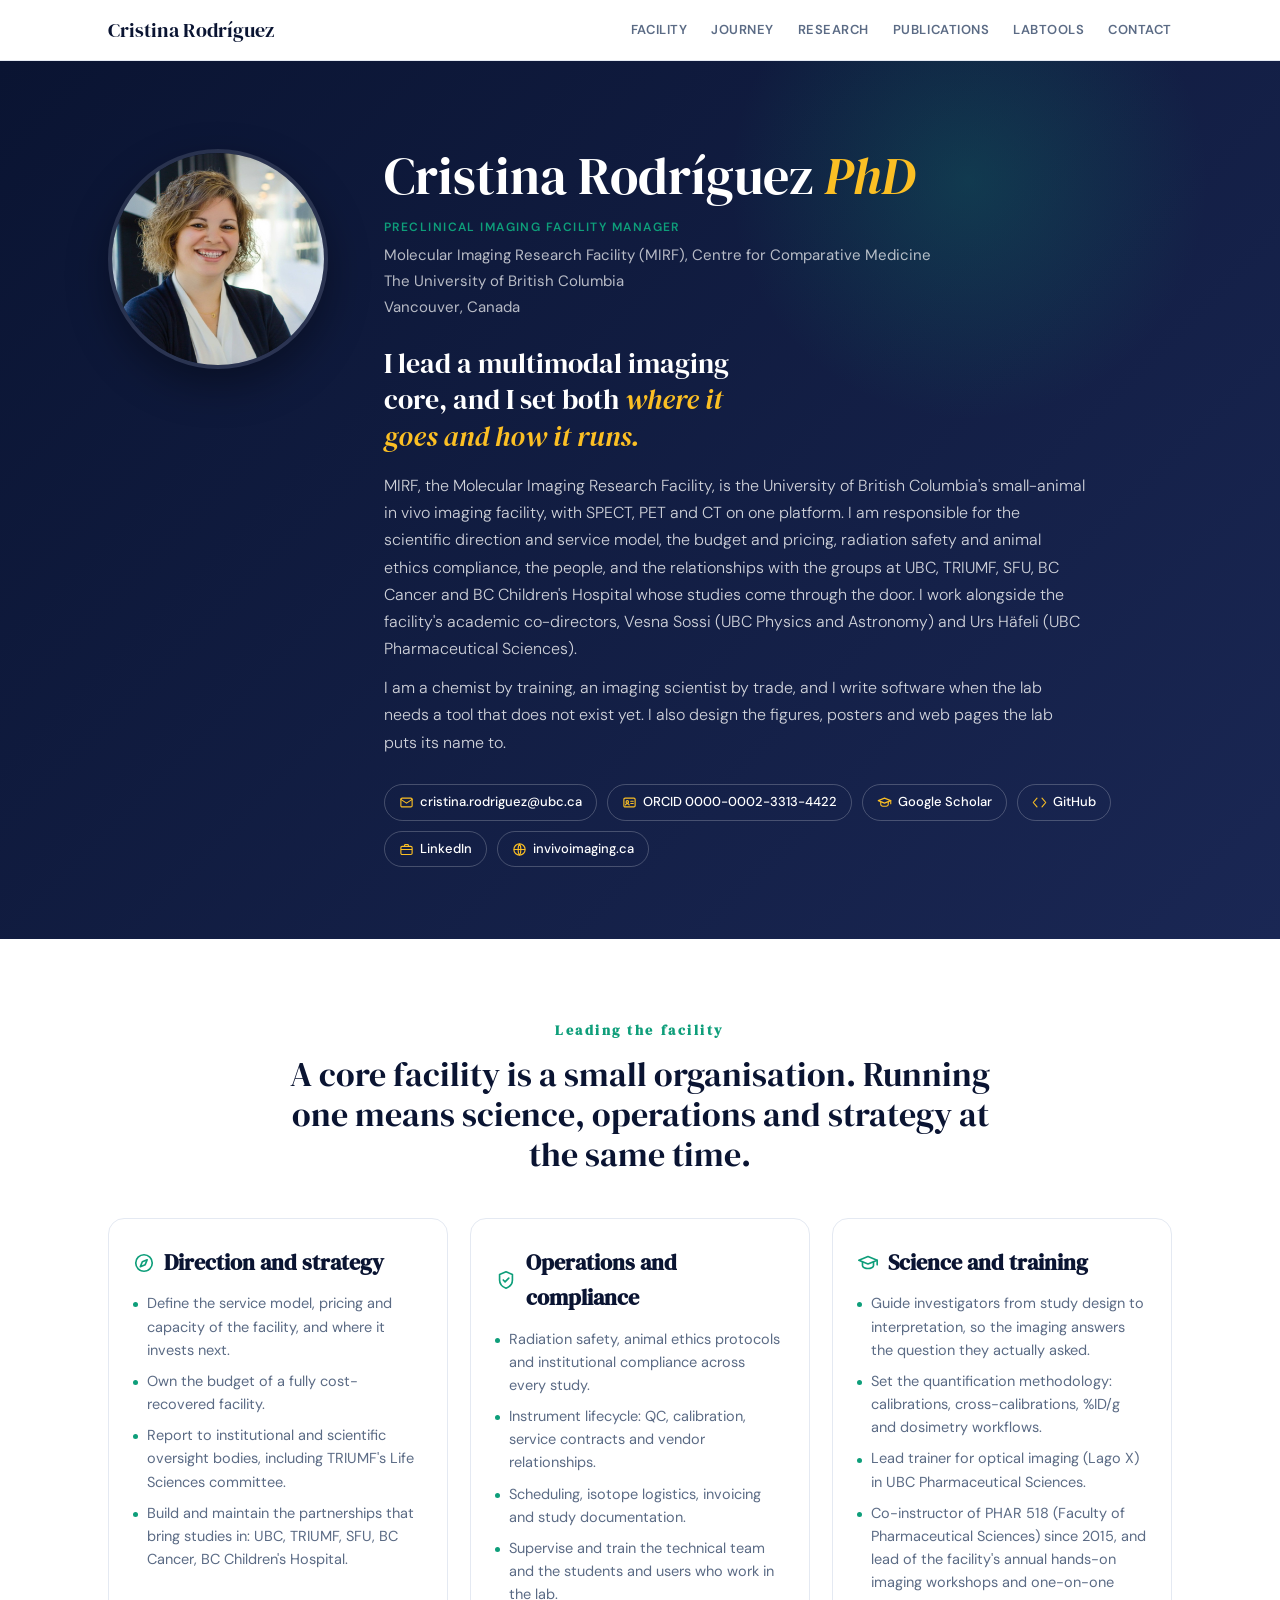
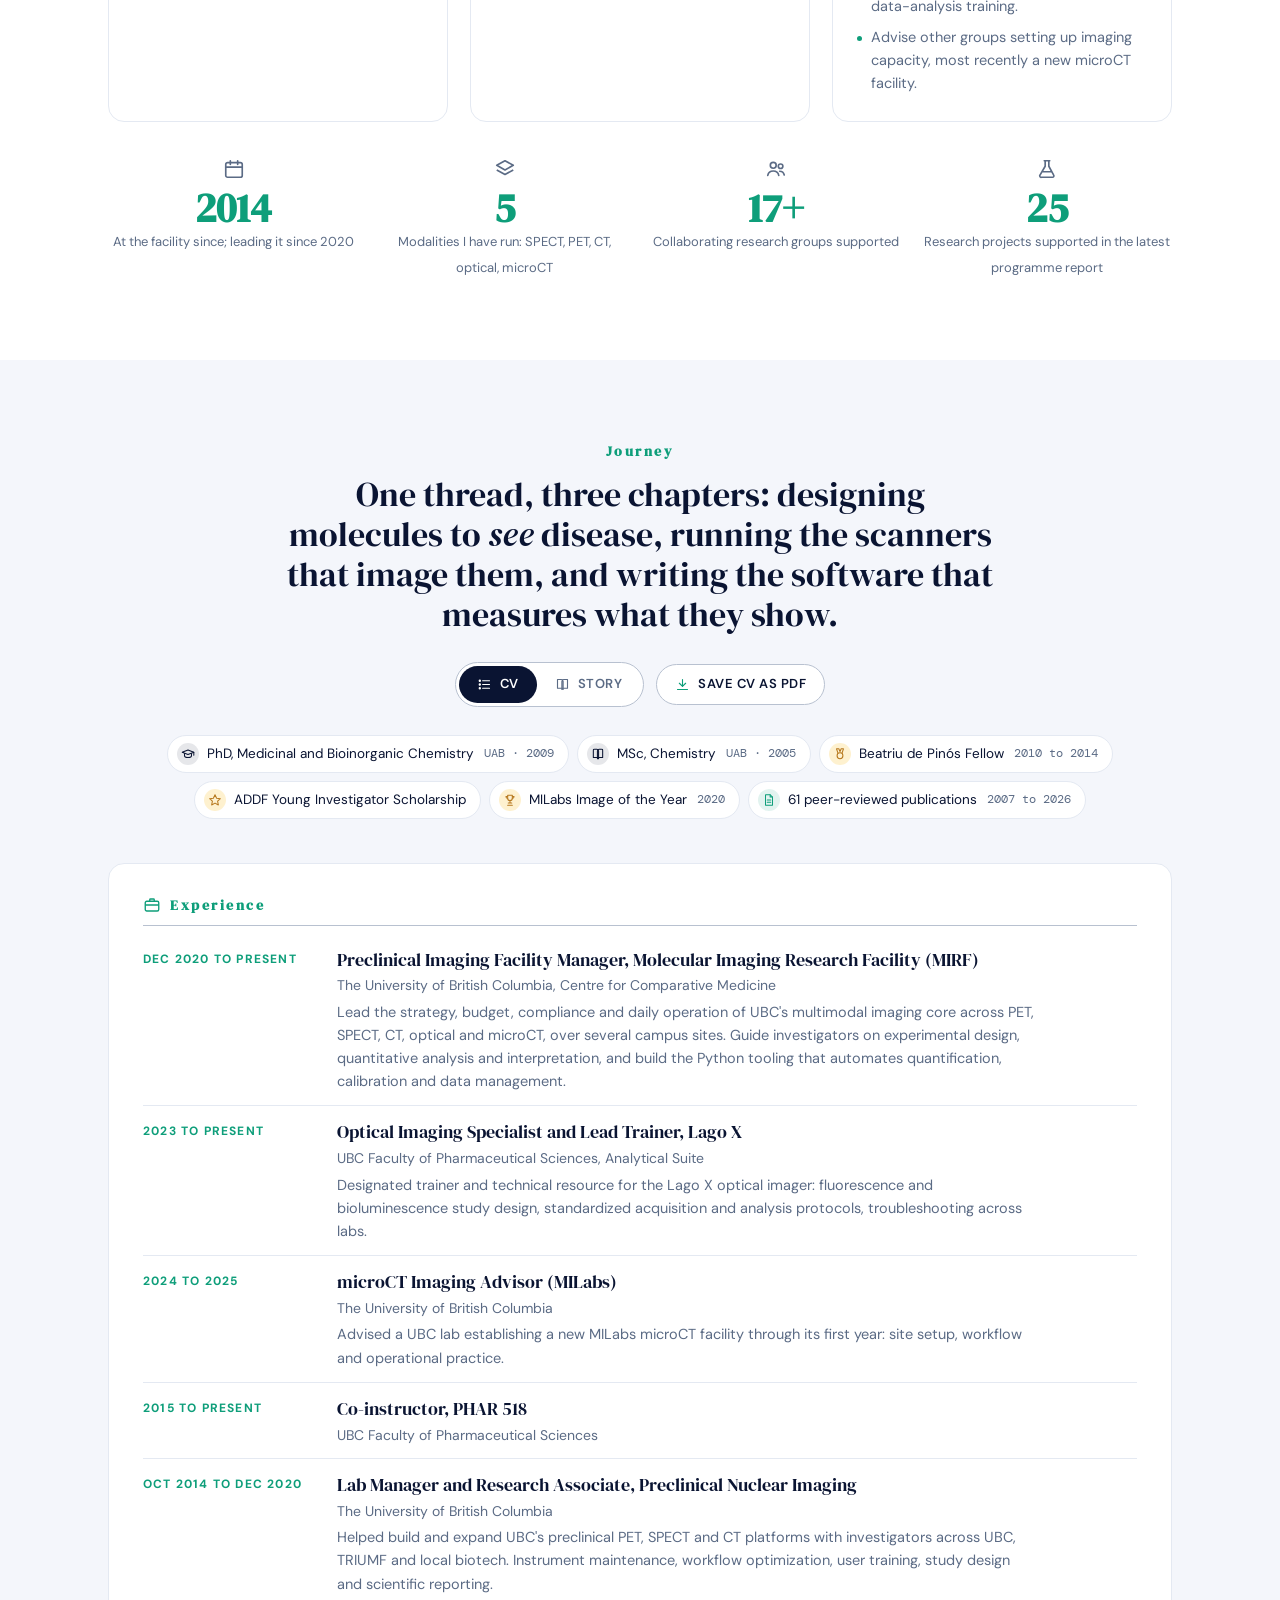
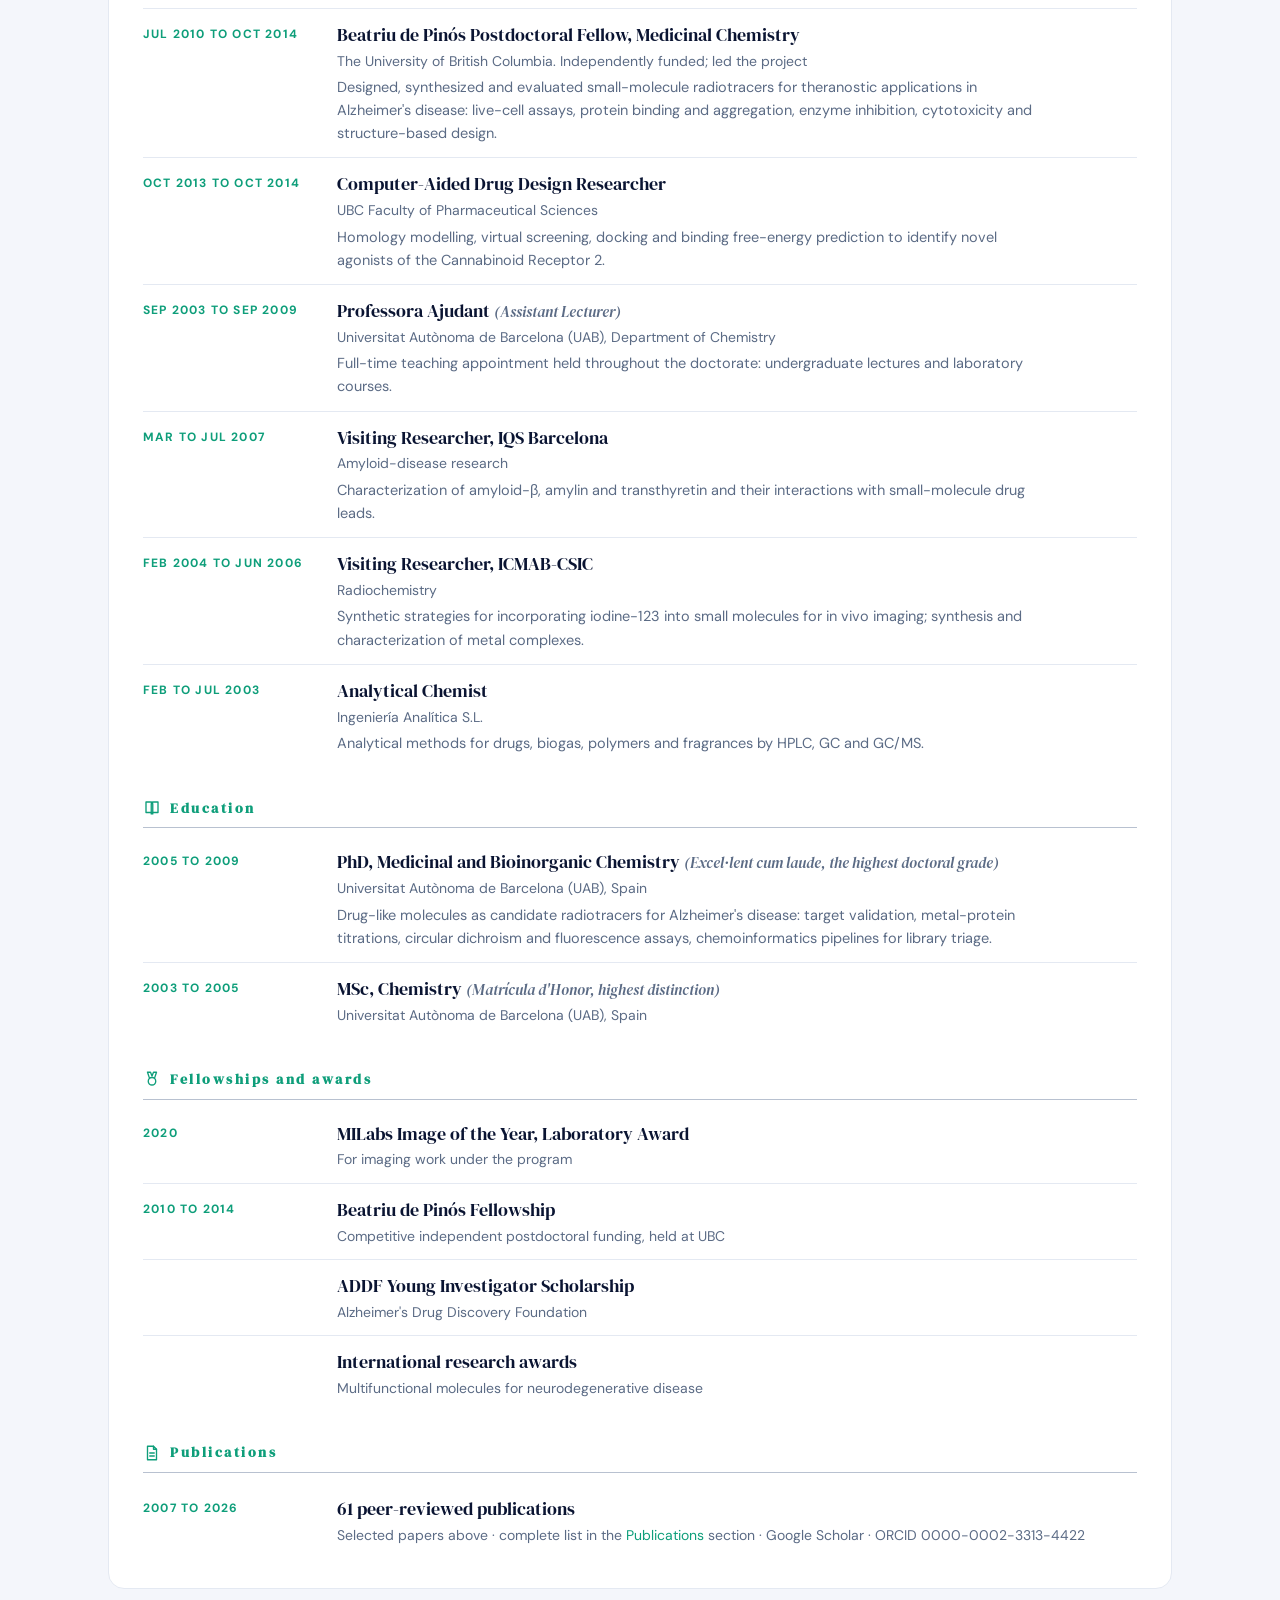
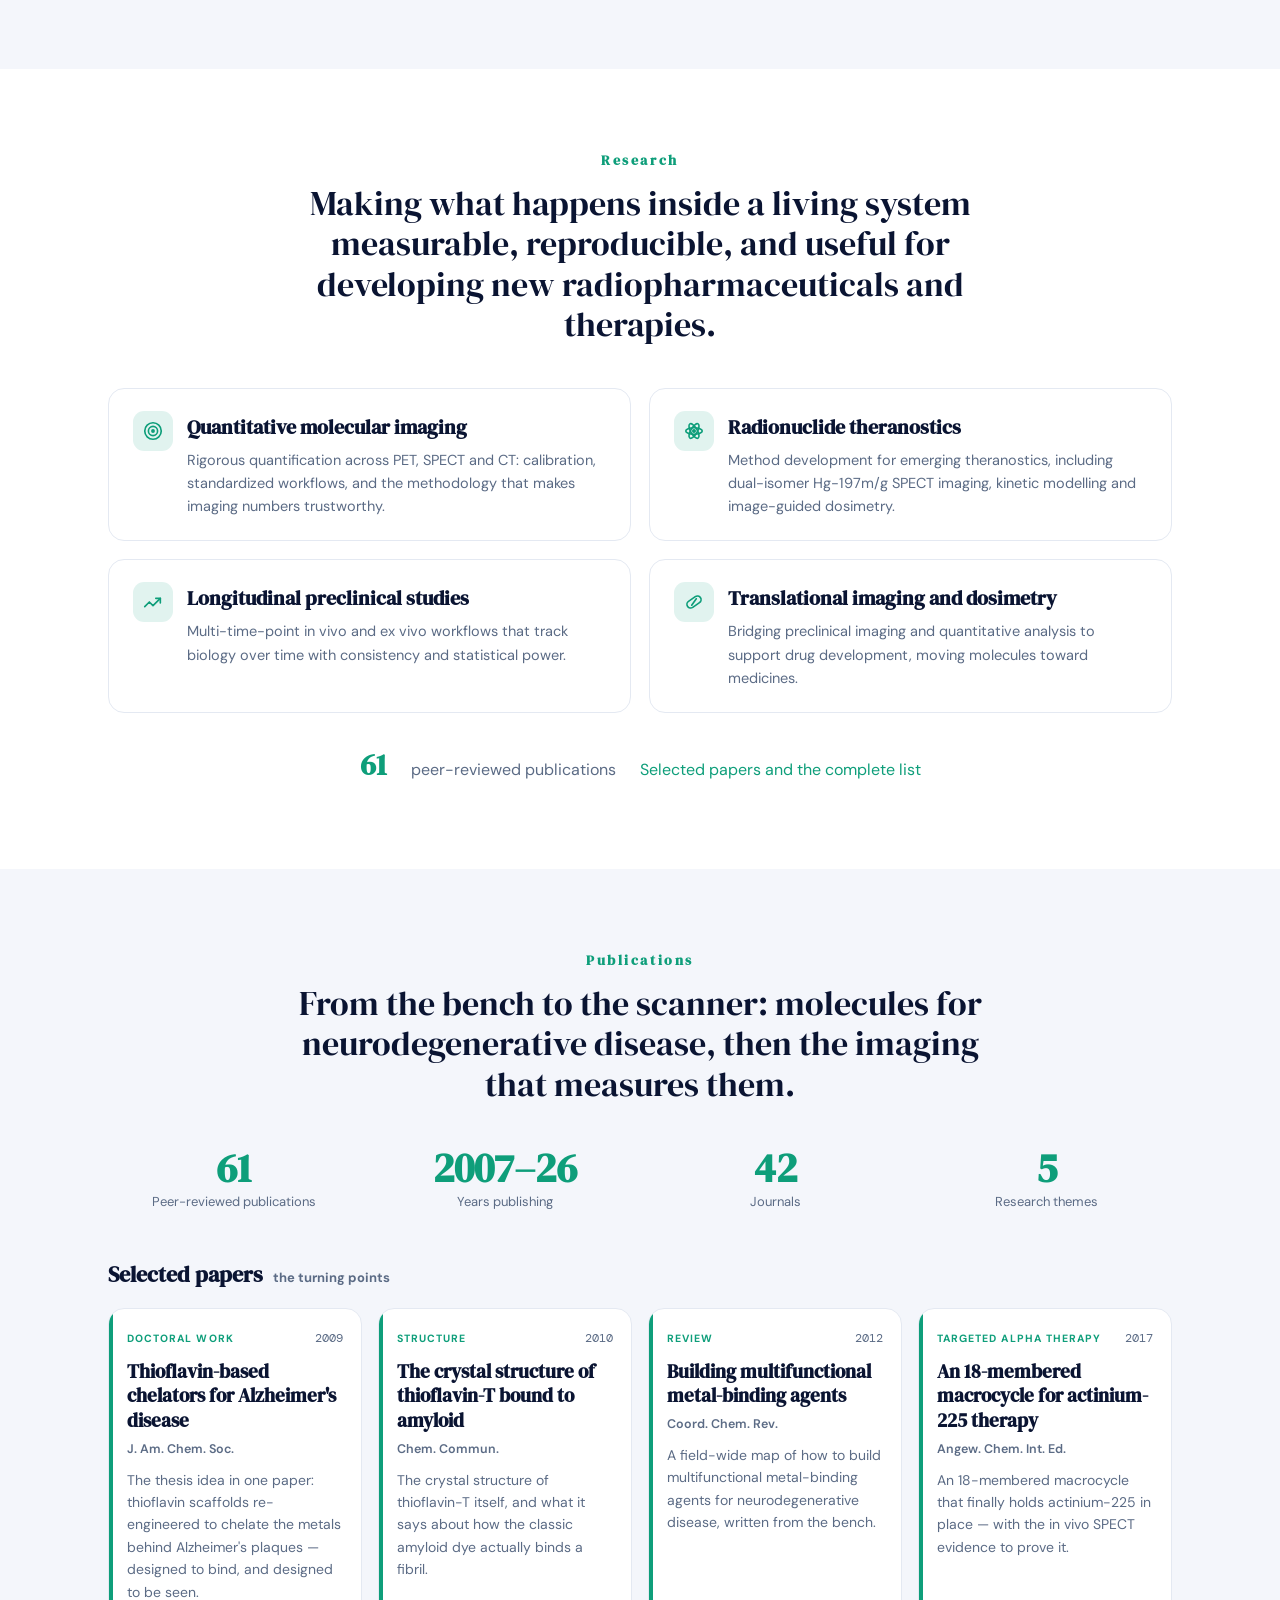
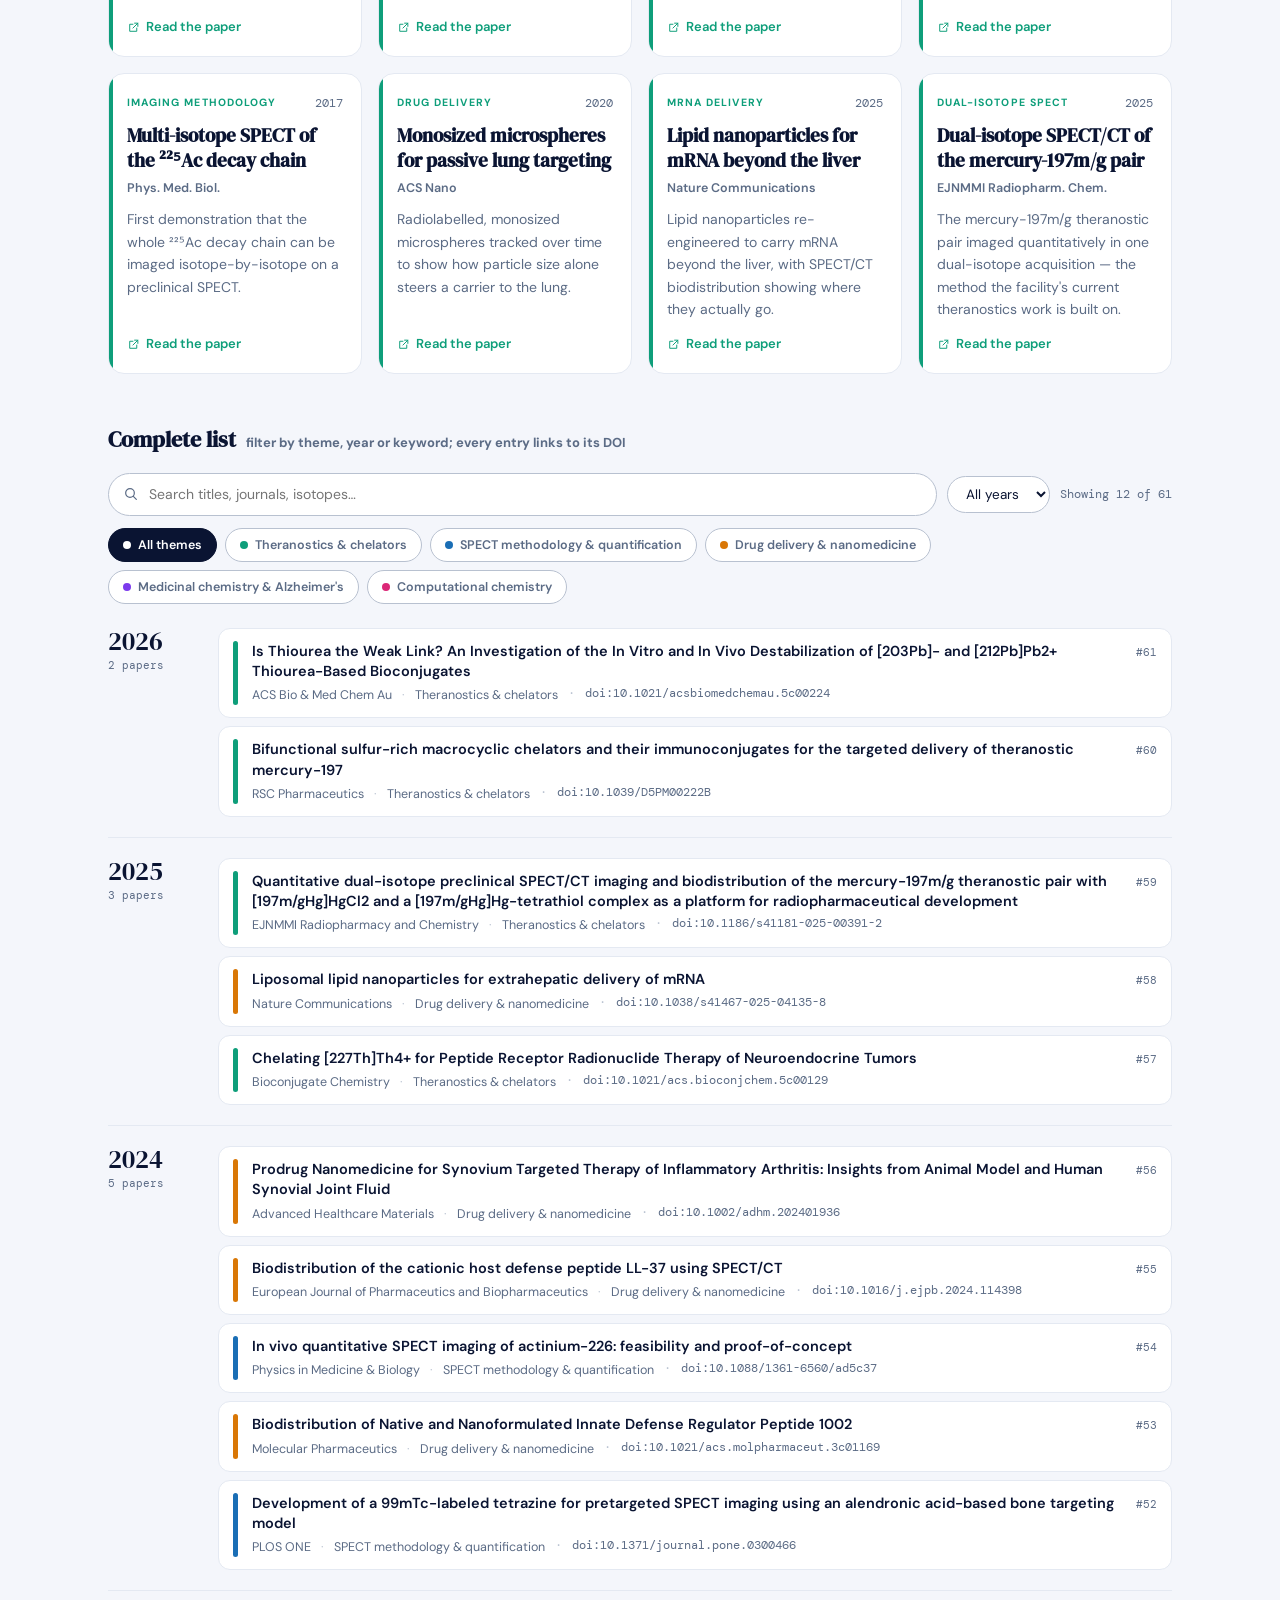
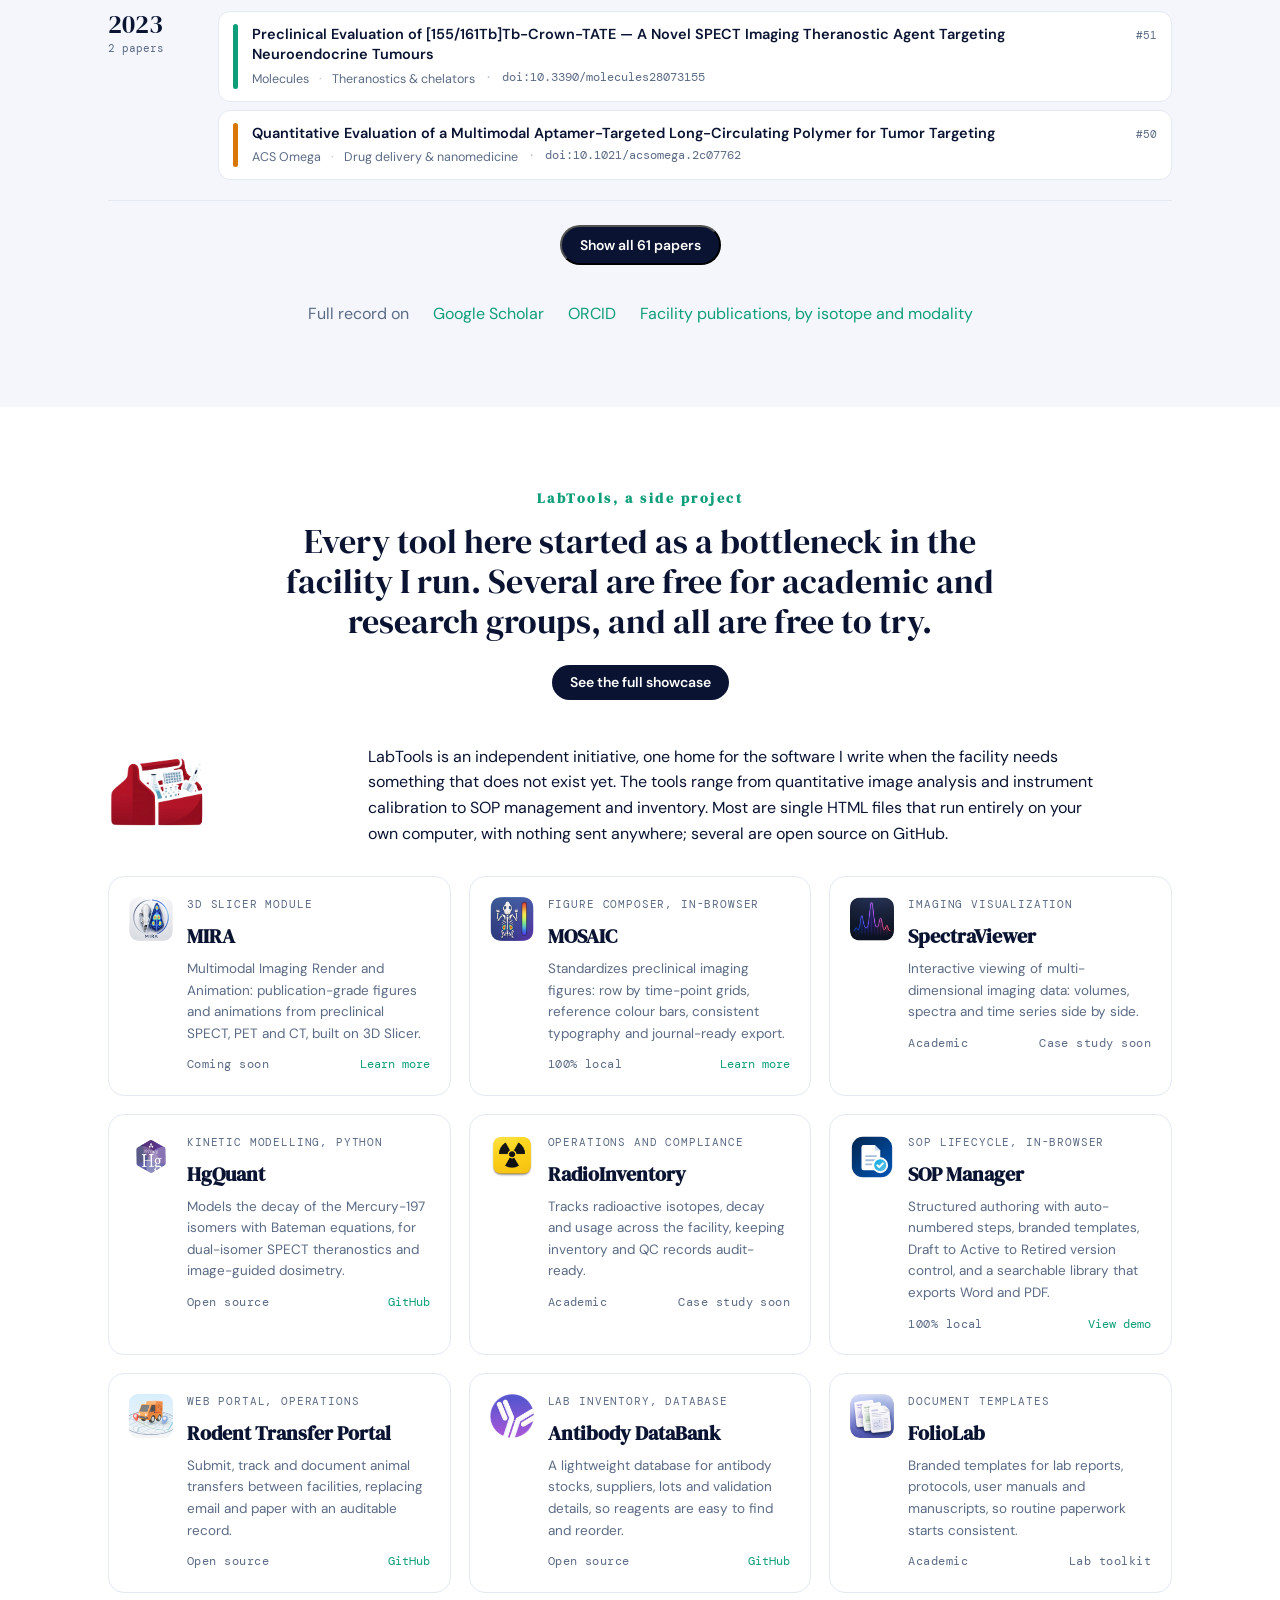
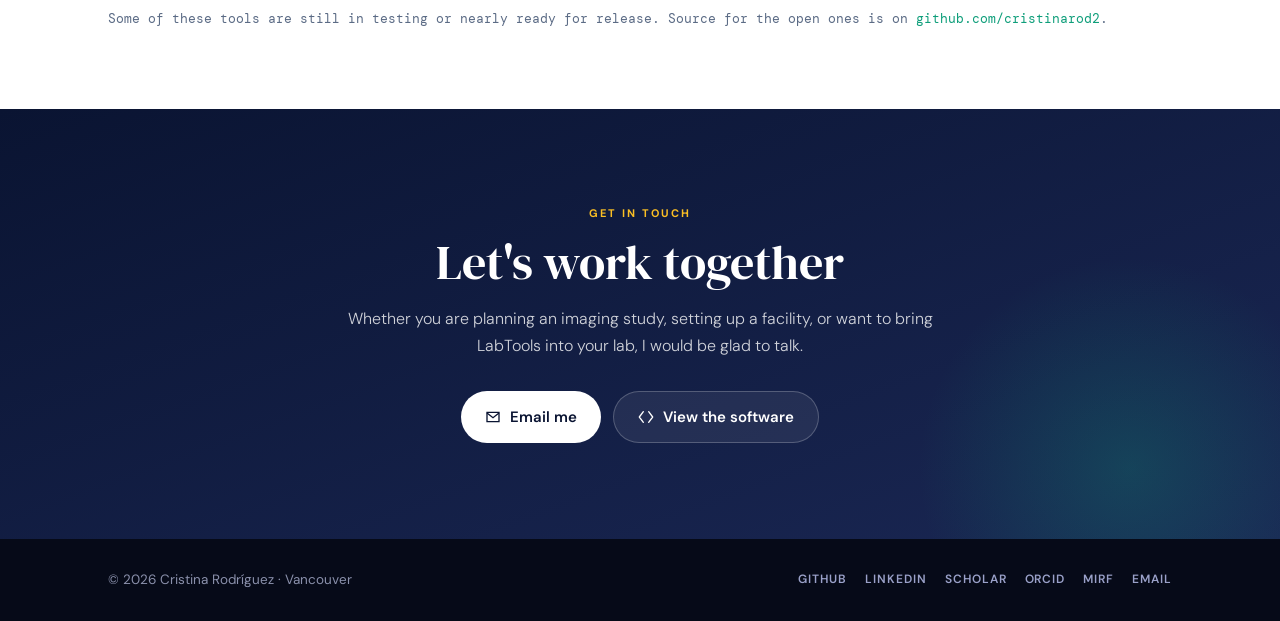
==== index.html @ deeddcd0 "Update logo images in index.html" ====
<!DOCTYPE html>
<html lang="en">
<head>
<meta charset="UTF-8">
<meta name="viewport" content="width=device-width, initial-scale=1.0">
<title>Cristina Rodríguez, PhD | UBC Molecular Imaging Research Facility (MIRF)</title>
<meta name="description" content="Cristina Rodríguez, PhD, leads the Molecular Imaging Research Facility (MIRF), the preclinical in vivo imaging core at the University of British Columbia's Centre for Comparative Medicine in Vancouver: SPECT, PET, CT and optical imaging for small-animal research. Imaging scientist, chemist by training, and author of LabTools.">
<meta name="author" content="Cristina Rodríguez">
<meta property="og:title" content="Cristina Rodríguez, PhD | UBC Molecular Imaging Research Facility (MIRF)">
<meta property="og:url" content="https://cristinarod2.github.io/">
<link rel="canonical" href="https://cristinarod2.github.io/">
<meta name="robots" content="index, follow">
<meta property="og:description" content="Leads the Molecular Imaging Research Facility (MIRF), the preclinical in vivo imaging core at the University of British Columbia. Quantitative molecular imaging, radionuclide theranostics, and open software for research labs.">
<meta property="og:type" content="profile">
<meta property="og:image" content="https://cristinarod2.github.io/Cristina.jpeg">
<link rel="stylesheet" href="https://fonts.googleapis.com/css2?family=DM+Sans:wght@300;400;500;600;700&family=DM+Serif+Display:ital@0;1&family=DM+Mono:wght@400;500&display=swap">
<style>
  :root { --bg:#ffffff; --soft:#f4f6fb; --ink:#0a1432; --muted:#5b6b85; --line:#e4e9f2; --line-strong:#b8c1d0; --accent:#0e9e7a; --navy:#0a1432; --navy2:#1a2754; --amber:#fbbf24;
    --display:'DM Serif Display', Georgia, serif; --body:'DM Sans', -apple-system, 'Segoe UI', sans-serif; --mono:'DM Mono', Menlo, monospace; --max:1120px; }
  @media (prefers-color-scheme: dark) { :root { --bg:#0e1424; --soft:#131a2e; --ink:#eef1f8; --muted:#9aa6bf; --line:#232c45; --line-strong:#3a4665; --accent:#1db994; } }
  .nav { position: sticky; top: 0; z-index: 10; background: var(--bg); border-bottom: 1px solid var(--line); }
  .nav .wrap { display: flex; justify-content: space-between; align-items: center; height: 60px; gap: 20px; }
  .nav .name { font-family: var(--display); font-size: 20px; color: var(--ink); }
  .nav ul { display: flex; gap: 24px; font-size: 13px; font-weight: 600; letter-spacing: .04em; text-transform: uppercase; }
  .nav ul a { color: var(--muted); } .nav ul a:hover { color: var(--accent); text-decoration: none; }
  @media (max-width: 760px) { .nav ul { display: none; } }
  .hero { background: linear-gradient(135deg, var(--navy) 0%, var(--navy2) 100%); color: #fff; padding: 88px 0 72px; position: relative; overflow: hidden; }
  .hero::after { content: ""; position: absolute; top: -140px; right: 4%; width: 520px; height: 520px; background: radial-gradient(circle, rgba(14,158,122,.22) 0%, transparent 65%); pointer-events: none; }
  .hero .wrap { position: relative; z-index: 1; display: grid; grid-template-columns: 220px minmax(0,1fr); gap: 56px; align-items: start; }
  @media (max-width: 820px) { .hero .wrap { grid-template-columns: 1fr; gap: 28px; } .hero { padding: 56px 0 48px; } }
  .photo { width: 220px; aspect-ratio: 1; border-radius: 50%; overflow: hidden; border: 4px solid rgba(255,255,255,.12); box-shadow: 0 16px 40px rgba(0,0,0,.35); }
  .photo img { width: 100%; height: 100%; object-fit: cover; }
  .hero h1 { font-family: var(--display); font-weight: 400; font-size: 52px; line-height: 1.05; color: #fff; }
  .hero h1 span { font-style: italic; color: var(--amber); }
  .hero .role { margin-top: 14px; display: grid; gap: 2px; font-size: 15px; color: rgba(255,255,255,.7); }
  .hero .role strong { color: #fff; font-weight: 600; font-size: 12px; letter-spacing: .12em; text-transform: uppercase; color: var(--accent); margin-bottom: 4px; }
  .lede { margin-top: 26px; font-family: var(--display); font-size: 28px; line-height: 1.3; max-width: 26ch; color: #fff; }
  .lede em { font-style: italic; color: var(--amber); }
  .intro { margin-top: 18px; max-width: 64ch; color: rgba(255,255,255,.8); font-weight: 300; line-height: 1.7; }
  .intro p + p { margin-top: 12px; }
  .links { margin-top: 28px; display: flex; flex-wrap: wrap; gap: 10px; }
  .links a { display: inline-flex; align-items: baseline; gap: 6px; padding: 7px 14px; border-radius: 100px; border: 1px solid rgba(255,255,255,.22); color: #fff; font-size: 13px; font-weight: 500; }
  .links a:hover { background: rgba(255,255,255,.1); text-decoration: none; }
  .links a small { font-size: 10px; letter-spacing: .1em; color: rgba(255,255,255,.55); }
  section { padding: 80px 0; }
  section:nth-of-type(even) { background: var(--soft); }
  .sec-head { text-align: center; max-width: 720px; margin: 0 auto 44px; }
  .sec-head h2 { font-family: var(--display); font-size: 14px; letter-spacing: .18em; color: var(--accent); text-transform: none; margin-bottom: 12px; }
  .sec-head p { font-family: var(--display); font-size: 34px; line-height: 1.18; color: var(--ink); }
  .lead-grid { display: grid; grid-template-columns: repeat(3,1fr); gap: 22px; }
  @media (max-width: 820px) { .lead-grid { grid-template-columns: 1fr; } }
  .lead-col { background: var(--bg); border: 1px solid var(--line); border-radius: 16px; padding: 26px 24px; }
  .lead-col h3 { font-family: var(--display); font-size: 22px; margin-bottom: 12px; color: var(--ink); }
  .lead-col ul { font-size: 14.5px; color: var(--muted); }
  .facts { margin-top: 36px; display: grid; grid-template-columns: repeat(4,1fr); gap: 20px; text-align: center; }
  @media (max-width: 720px) { .facts { grid-template-columns: repeat(2,1fr); } }
  .fact b { display: block; font-family: var(--display); font-size: 40px; color: var(--accent); line-height: 1; }
  .fact span { font-size: 13px; color: var(--muted); }
  .themes { display: grid; grid-template-columns: repeat(2,1fr); gap: 18px; margin-bottom: 40px; }
  @media (max-width: 720px) { .themes { grid-template-columns: 1fr; } }
  .theme { background: var(--bg); border: 1px solid var(--line); border-radius: 16px; padding: 22px 24px; }
  .theme h3 { font-family: var(--display); font-size: 20px; margin-bottom: 6px; }
  .theme p { font-size: 14.5px; color: var(--muted); }
  .iso { background: var(--bg); border: 1px solid var(--line); border-radius: 16px; }
  .iso th { font-size: 11px; font-weight: 700; letter-spacing: .1em; text-transform: uppercase; color: var(--muted); }
  .iso .nuc { font-family: var(--display); font-size: 18px; }
  .iso .bar { background: linear-gradient(90deg, var(--accent), #1a6eb5); }
  .pubs { margin-top: 28px; display: flex; flex-wrap: wrap; gap: 8px 24px; align-items: baseline; justify-content: center; }
  .pubs b { font-family: var(--display); font-size: 30px; color: var(--accent); }
  .pubs span { color: var(--muted); }
  .ltb-intro { display: grid; grid-template-columns: 220px 1fr; gap: 40px; align-items: center; margin-bottom: 30px; }
  @media (max-width: 820px) { .ltb-intro { grid-template-columns: 1fr; } }
  .ltb-intro img { width: 220px; height: auto; }
  .tools { display: grid; grid-template-columns: repeat(3,1fr); gap: 18px; }
  @media (max-width: 900px) { .tools { grid-template-columns: repeat(2,1fr); } } @media (max-width: 560px) { .tools { grid-template-columns: 1fr; } }
  .tool { background: var(--bg); border: 1px solid var(--line); border-radius: 16px; padding: 20px; }
  .tool h3 { font-family: var(--display); font-size: 20px; }
  .tool .k { color: var(--accent); } .tool p { font-size: 13.5px; color: var(--muted); }
  .contact { background: linear-gradient(160deg, var(--navy) 0%, var(--navy2) 100%) !important; color: #fff; text-align: center; padding: 96px 0; position: relative; overflow: hidden; }
  .contact::after { content: ""; position: absolute; bottom: -160px; right: -80px; width: 460px; height: 460px; background: radial-gradient(circle, rgba(14,158,122,.25) 0%, transparent 65%); pointer-events: none; }
  .contact .wrap { position: relative; z-index: 1; }
  .contact h2 { font-size: 11px; font-weight: 700; letter-spacing: .18em; text-transform: uppercase; color: var(--amber); margin-bottom: 14px; }
  .contact p { font-family: var(--display); font-size: clamp(34px, 5vw, 48px); line-height: 1.1; max-width: 20ch; margin: 0 auto; }
  .contact p.sub { font-family: var(--body); font-size: 16px; font-weight: 300; line-height: 1.7; color: rgba(255,255,255,.8); max-width: 54ch; margin: 16px auto 32px; }
  .contact .actions { display: flex; flex-wrap: wrap; gap: 12px; justify-content: center; }
  .btn { display: inline-flex; align-items: center; gap: 9px; padding: 13px 24px; border-radius: 999px; font-weight: 600; font-size: 15px; transition: background-color .18s, transform .18s; }
  .btn svg { width: 16px; height: 16px; }
  .btn:hover { text-decoration: none; transform: translateY(-1px); }
  .btn-white { background: #fff; color: var(--navy) !important; }
  .btn-white:hover { background: #eef2ff; }
  .btn-ghost { background: rgba(255,255,255,.07); color: #fff !important; border: 1px solid rgba(255,255,255,.22); }
  .btn-ghost:hover { background: rgba(255,255,255,.14); }
  @media (prefers-reduced-motion: reduce) { .btn:hover { transform: none; } }
  footer { background: #060a18; color: #8a90ab; padding: 30px 0; font-size: 13.5px; }
  footer .wrap { display: flex; justify-content: space-between; align-items: center; flex-wrap: wrap; gap: 12px; }
  .foot-links { display: flex; flex-wrap: wrap; gap: 18px; font-size: 12px; font-weight: 600; letter-spacing: .08em; text-transform: uppercase; }
  .foot-links a { color: #9aa1c9; } .foot-links a:hover { color: #fff; text-decoration: none; }

  * { box-sizing: border-box; }
  html { scroll-behavior: smooth; scroll-padding-top: 72px; }
  body { margin: 0; background: var(--bg); color: var(--ink); font-family: var(--body); font-size: 16px; line-height: 1.6; -webkit-font-smoothing: antialiased; }
  a { color: var(--accent); text-decoration: none; }
  a:hover { text-decoration: underline; text-underline-offset: 3px; }
  a:focus-visible { outline: 2px solid var(--accent); outline-offset: 3px; }
  h1, h2, h3, h4, p, ul, figure { margin: 0; padding: 0; }
  h1, h2, h3 { text-wrap: balance; }
  ul { list-style: none; }
  img { max-width: 100%; display: block; }
  .wrap { max-width: var(--max); margin: 0 auto; padding: 0 28px; }
  @media (max-width: 640px) { .wrap { padding: 0 20px; } }
  .iso { overflow-x: auto; }
  .iso table { border-collapse: collapse; width: 100%; min-width: 560px; font-variant-numeric: tabular-nums; }
  .iso th, .iso td { text-align: left; padding: 10px 14px; border-bottom: 1px solid var(--line); font-size: 13.5px; white-space: nowrap; }
  .iso tr:last-child td { border-bottom: 0; }
  .iso td.scale { width: 170px; }
  .iso .bar { height: 6px; border-radius: 3px; background: var(--accent); }
  .iso .use { color: var(--muted); }
  .iso .nuc sup { font-size: 11px; font-family: var(--mono); font-weight: 400; color: var(--muted); }
  .iso .hl { font-family: var(--mono); font-size: 13px; }
  .orig { font-weight: 400; font-style: italic; color: var(--muted); font-size: .85em; }
  .note { font-family: var(--mono); font-size: 12.5px; color: var(--muted); }
  .prose { max-width: 66ch; }
  .prose p + p { margin-top: 12px; }
  .lead-col li { padding-left: 14px; position: relative; }
  .lead-col li::before { content: ""; position: absolute; left: 0; top: .7em; width: 5px; height: 5px; border-radius: 50%; background: var(--accent); }
  .lead-col ul { display: grid; gap: 8px; }
  .tool { display: grid; grid-template-columns: 44px 1fr; gap: 6px 14px; align-content: start; }
  .tool img { width: 44px; height: 44px; border-radius: 9px; grid-row: span 3; }
  .tool .foot { grid-column: 2; display: flex; justify-content: space-between; align-items: center; gap: 8px; margin-top: 6px; font-family: var(--mono); font-size: 11.5px; }
  .tool .st { color: var(--muted); letter-spacing: .04em; }
  .tool .k { font-family: var(--mono); font-size: 10.5px; letter-spacing: .08em; text-transform: uppercase; color: var(--muted); }
  .ltb-intro img { width: 220px; height: auto; }
  @media (prefers-reduced-motion: reduce) { * { transition: none !important; animation: none !important; } }
  @media print { .nav { display: none; } }


  /* ---------- Journey ---------- */
  .anchor { position: relative; top: -72px; display: block; height: 0; }
  .jctl { display: flex; justify-content: center; align-items: center; gap: 12px; flex-wrap: wrap; margin: -16px 0 28px; }
  .seg { display: inline-flex; background: var(--bg); border: 1px solid var(--line-strong); border-radius: 999px; padding: 3px; }
  .seg button { border: 0; background: transparent; font: inherit; font-size: 13px; font-weight: 600; letter-spacing: .04em; text-transform: uppercase; color: var(--muted); padding: 8px 18px; border-radius: 999px; cursor: pointer; display: inline-flex; align-items: center; gap: 8px; transition: background-color .18s, color .18s; }
  .seg button .ic { margin: 0; width: 15px; height: 15px; color: currentColor; }
  .seg button.on { background: var(--navy); color: #fff; }
  @media (prefers-color-scheme: dark) { .seg button.on { background: var(--accent); color: var(--navy); } }
  .btn-print { display: inline-flex; align-items: center; gap: 8px; padding: 9px 18px; border-radius: 999px; font: inherit; font-size: 13px; font-weight: 600; letter-spacing: .04em; text-transform: uppercase; background: var(--bg); color: var(--ink); border: 1px solid var(--line-strong); cursor: pointer; }
  .btn-print .ic { margin: 0; width: 15px; height: 15px; }
  .btn-print:hover { border-color: var(--accent); color: var(--accent); }
  .creds { display: flex; flex-wrap: wrap; justify-content: center; gap: 8px; margin-bottom: 44px; }
  .cred { display: inline-flex; align-items: center; gap: 8px; background: var(--bg); border: 1px solid var(--line); border-radius: 999px; padding: 7px 14px 7px 9px; font-size: 13.5px; color: var(--ink); }
  .cred .ic { margin: 0; width: 22px; height: 22px; padding: 4px; border-radius: 50%; background: color-mix(in srgb, var(--accent) 12%, transparent); color: var(--accent); }
  .cred.gold .ic { background: color-mix(in srgb, var(--amber) 22%, transparent); color: #b7791f; }
  .cred.navy .ic { background: color-mix(in srgb, var(--navy) 10%, transparent); color: var(--navy); }
  @media (prefers-color-scheme: dark) { .cred.navy .ic { background: rgba(255,255,255,.1); color: #c7d0e6; } .cred.gold .ic { color: var(--amber); } }
  .cred small { color: var(--muted); font-family: var(--mono); font-size: 11.5px; margin-left: 2px; }

  .chapter { display: grid; grid-template-columns: 64px 1fr; gap: 24px; padding-bottom: 40px; position: relative; }
  .chapter:last-child { padding-bottom: 0; }
  .ch-rail { display: flex; flex-direction: column; align-items: center; }
  .ch-num { width: 52px; height: 52px; border-radius: 16px; display: flex; align-items: center; justify-content: center; font-family: var(--display); font-size: 20px; color: #fff; background: linear-gradient(135deg, var(--navy), var(--navy2)); flex-shrink: 0; position: relative; z-index: 1; }
  @media (prefers-color-scheme: dark) { .ch-num { background: var(--accent); color: var(--navy); } }
  .ch-line { flex: 1; width: 2px; margin-top: 10px; background: linear-gradient(var(--accent), var(--line)); }
  .chapter:last-child .ch-line { display: none; }
  .ch-body { background: var(--bg); border: 1px solid var(--line); border-radius: 16px; padding: 28px 30px; position: relative; overflow: hidden; }
  .ch-body::before { content: attr(data-wm); position: absolute; right: 18px; top: -6px; font-family: var(--display); font-size: 92px; line-height: 1; color: var(--accent); opacity: .07; pointer-events: none; }
  .ch-meta { display: flex; flex-wrap: wrap; align-items: center; gap: 12px; margin-bottom: 8px; font-size: 12px; font-weight: 700; letter-spacing: .1em; text-transform: uppercase; }
  .ch-era { color: var(--accent); }
  .ch-loc { color: var(--muted); font-weight: 600; display: inline-flex; align-items: center; gap: 4px; }
  .ch-loc .ic { margin: 0; width: 14px; height: 14px; color: var(--muted); }
  .ch-body h3 { font-family: var(--display); font-size: 27px; line-height: 1.15; margin-bottom: 12px; max-width: 26ch; }
  .ch-story { color: var(--muted); font-size: 15.5px; line-height: 1.7; max-width: 68ch; margin-bottom: 20px; }
  .ch-story em { color: var(--ink); }
  .ms { display: grid; grid-template-columns: repeat(2, 1fr); gap: 8px 12px; }
  @media (max-width: 720px) { .ms { grid-template-columns: 1fr; } }
  .ms-item { display: flex; gap: 11px; align-items: flex-start; padding: 10px 12px; border-radius: 12px; border: 1px solid var(--line); background: var(--soft); }
  .ms-item .ic { margin: 2px 0 0; width: 28px; height: 28px; padding: 6px; border-radius: 8px; flex-shrink: 0; background: color-mix(in srgb, var(--accent) 12%, transparent); color: var(--accent); }
  .ms-item.degree .ic { background: color-mix(in srgb, var(--navy) 10%, transparent); color: var(--navy); }
  .ms-item.award .ic { background: color-mix(in srgb, var(--amber) 22%, transparent); color: #b7791f; }
  .ms-item.paper .ic { background: color-mix(in srgb, #1a6eb5 14%, transparent); color: #1a6eb5; }
  @media (prefers-color-scheme: dark) { .ms-item.degree .ic { background: rgba(255,255,255,.1); color: #c7d0e6; } .ms-item.award .ic { color: var(--amber); } .ms-item.paper .ic { color: #6fb3ee; } }
  .ms-t { font-weight: 600; font-size: 14.5px; line-height: 1.35; color: var(--ink); }
  .ms-t a { color: inherit; } .ms-t a:hover { color: var(--accent); }
  .ms-s { font-size: 12.5px; color: var(--muted); margin-top: 2px; }
  .ms-s .orig { font-size: 12px; }
  .ch-thread { margin-top: 18px; padding-top: 14px; border-top: 1px dashed var(--line-strong); display: flex; gap: 10px; align-items: flex-start; font-family: var(--display); font-style: italic; font-size: 17px; color: var(--muted); }
  .ch-thread .ic { margin: 3px 0 0; width: 16px; height: 16px; color: var(--accent); flex-shrink: 0; }
  @media (max-width: 640px) { .chapter { grid-template-columns: 40px 1fr; gap: 12px; } .ch-num { width: 36px; height: 36px; border-radius: 11px; font-size: 15px; } .ch-body { padding: 20px 18px; } .ch-body h3 { font-size: 22px; } .ch-body::before { font-size: 60px; } }

  .cv { background: var(--bg); border: 1px solid var(--line); border-radius: 16px; padding: 30px 34px; }
  .cv-print-head { display: none; }
  .cv-summary, .cv-selected { display: none; }
  .cv-summary strong { color: var(--ink); font-weight: 600; }
  .cv-pub { font-size: 13.5px; color: var(--muted); padding: 6px 0; border-bottom: 1px solid var(--line); display: grid; grid-template-columns: 52px 1fr; gap: 12px; }
  .cv-pub:last-child { border-bottom: 0; }
  .cv-pub .y { font-family: var(--mono); font-size: 12px; color: var(--accent); padding-top: 2px; }
  .cv-pub .t { color: var(--ink); font-weight: 600; }
  .cv-pub .j { font-size: 12.5px; }
  .cv-pub .j a { font-family: var(--mono); font-size: 11.5px; }
  .cv-group { margin-bottom: 30px; } .cv-group:last-child { margin-bottom: 0; }
  .cv-group h3 { font-family: var(--display); font-size: 14px; letter-spacing: .18em; color: var(--accent); margin-bottom: 8px; padding-bottom: 8px; border-bottom: 1px solid var(--line-strong); display: flex; align-items: center; }
  .cv-group h3 .ic { width: 18px; height: 18px; }
  .cv-row { display: grid; grid-template-columns: 170px 1fr; gap: 24px; padding: 12px 0; border-bottom: 1px solid var(--line); }
  .cv-row:last-child { border-bottom: 0; }
  .cv-date { font-size: 12px; font-weight: 700; letter-spacing: .1em; text-transform: uppercase; color: var(--accent); padding-top: 4px; }
  .cv-t { font-family: var(--display); font-size: 18px; color: var(--ink); }
  .cv-o { font-size: 14px; color: var(--muted); }
  .cv-d { font-size: 14.5px; color: var(--muted); margin-top: 4px; max-width: 70ch; }
  @media (max-width: 640px) { .cv { padding: 20px 18px; } .cv-row { grid-template-columns: 1fr; gap: 2px; } }

  /* ---------- Publications ---------- */
  .pstats { display: grid; grid-template-columns: repeat(4, 1fr); gap: 20px; text-align: center; margin-bottom: 44px; }
  @media (max-width: 720px) { .pstats { grid-template-columns: repeat(2, 1fr); } }
  .pstat b { display: block; font-family: var(--display); font-size: 40px; color: var(--accent); line-height: 1; }
  .pstat span { font-size: 13px; color: var(--muted); }
  .pub-sub { font-family: var(--display); font-size: 22px; margin: 0 0 16px; display: flex; align-items: baseline; gap: 10px; flex-wrap: wrap; }
  .pub-sub small { font-family: var(--body); font-size: 13px; color: var(--muted); }
  .sel-grid { display: grid; grid-template-columns: repeat(4, 1fr); gap: 16px; margin-bottom: 48px; }
  @media (max-width: 1000px) { .sel-grid { grid-template-columns: repeat(2, 1fr); } } @media (max-width: 600px) { .sel-grid { grid-template-columns: 1fr; } }
  .sel { display: flex; flex-direction: column; background: var(--bg); border: 1px solid var(--line); border-radius: 16px; padding: 20px 18px 18px; position: relative; overflow: hidden; transition: transform .18s, border-color .18s; }
  .sel::before { content: ""; position: absolute; left: 0; top: 0; bottom: 0; width: 4px; background: var(--accent); z-index: 1; }
  .sel .ga { margin: -20px -18px 16px; aspect-ratio: 16 / 10; background: var(--soft); border-bottom: 1px solid var(--line); overflow: hidden; }
  .sel .ga img { width: 100%; height: 100%; object-fit: cover; display: block; }
  .sel:hover { transform: translateY(-3px); border-color: var(--line-strong); }
  .sel .top { display: flex; justify-content: space-between; align-items: center; gap: 8px; margin-bottom: 10px; }
  .sel .tag { font-size: 10.5px; font-weight: 700; letter-spacing: .1em; text-transform: uppercase; color: var(--accent); }
  .sel .yr { font-family: var(--mono); font-size: 12px; color: var(--muted); }
  .sel h4 { font-family: var(--display); font-size: 19px; line-height: 1.3; margin-bottom: 6px; }
  .sel h4 a { color: var(--ink); } .sel h4 a:hover { color: var(--accent); text-decoration: none; }
  .sel .jn { font-size: 12.5px; color: var(--muted); font-weight: 600; margin-bottom: 10px; }
  .sel p { font-size: 14px; color: var(--muted); margin-bottom: 14px; }
  .sel .doi { margin-top: auto; font-size: 13px; font-weight: 600; display: inline-flex; align-items: center; gap: 6px; }
  .sel .doi .ic { margin: 0; width: 13px; height: 13px; }
  .pub-tools { display: flex; flex-wrap: wrap; gap: 10px; align-items: center; margin-bottom: 12px; }
  .pub-search { flex: 1 1 240px; display: flex; align-items: center; gap: 8px; background: var(--bg); border: 1px solid var(--line-strong); border-radius: 999px; padding: 8px 14px; }
  .pub-search .ic { margin: 0; width: 16px; height: 16px; color: var(--muted); }
  .pub-search input { border: 0; outline: 0; background: transparent; font: inherit; font-size: 14px; width: 100%; color: var(--ink); }
  .pub-select { font: inherit; font-size: 13.5px; padding: 8px 14px; border-radius: 999px; border: 1px solid var(--line-strong); background: var(--bg); color: var(--ink); }
  .pub-count { font-family: var(--mono); font-size: 12px; color: var(--muted); margin-left: auto; }
  .chips { display: flex; flex-wrap: wrap; gap: 8px; margin-bottom: 24px; }
  .chip { font: inherit; font-size: 12.5px; font-weight: 600; padding: 6px 14px; border-radius: 999px; border: 1px solid var(--line-strong); background: var(--bg); color: var(--muted); cursor: pointer; display: inline-flex; align-items: center; gap: 7px; transition: all .15s; }
  .chip .dot { width: 8px; height: 8px; border-radius: 50%; background: var(--c, var(--accent)); }
  .chip:hover { border-color: var(--accent); color: var(--accent); }
  .chip.on { background: var(--navy); border-color: var(--navy); color: #fff; }
  @media (prefers-color-scheme: dark) { .chip.on { background: var(--accent); border-color: var(--accent); color: var(--navy); } }
  .pub-year { display: grid; grid-template-columns: 90px 1fr; gap: 20px; padding: 20px 0; border-top: 1px solid var(--line); }
  .pub-year:first-child { border-top: 0; padding-top: 0; }
  .pub-y { font-family: var(--display); font-size: 26px; color: var(--ink); line-height: 1; position: sticky; top: 80px; align-self: start; }
  .pub-y small { display: block; font-family: var(--mono); font-size: 11px; color: var(--muted); margin-top: 6px; }
  .pub-items { display: flex; flex-direction: column; gap: 8px; }
  .pub { display: grid; grid-template-columns: 5px 1fr auto; gap: 14px; align-items: start; background: var(--bg); border: 1px solid var(--line); border-radius: 12px; padding: 12px 14px; transition: border-color .15s; }
  .pub:hover { border-color: var(--line-strong); }
  .pub .th { width: 5px; align-self: stretch; border-radius: 3px; background: var(--c, var(--accent)); }
  .pub .t { font-weight: 600; font-size: 14.5px; line-height: 1.4; color: var(--ink); }
  .pub .t a { color: inherit; } .pub .t a:hover { color: var(--accent); }
  .pub .m { font-size: 12.5px; color: var(--muted); margin-top: 4px; display: flex; flex-wrap: wrap; gap: 4px 10px; }
  .pub .m .tl::before { content: "·"; margin-right: 10px; color: var(--line-strong); }
  .pub .m .doi { font-family: var(--mono); font-size: 11.5px; }
  .pub .n { font-family: var(--mono); font-size: 11px; color: var(--muted); white-space: nowrap; padding-top: 3px; }
  .pub-more { display: flex; justify-content: center; padding: 24px 0 4px; border-top: 1px solid var(--line); }
  .pub-empty { color: var(--muted); padding: 32px 0; text-align: center; }
  @media (max-width: 600px) { .pub-year { grid-template-columns: 1fr; gap: 10px; } .pub-y { position: static; font-size: 20px; } .pub-y small { display: inline; margin-left: 8px; } .pub { grid-template-columns: 5px 1fr; } .pub .n { display: none; } }

  @media print {
    body.print-cv > *:not(#journey) { display: none !important; }
    body.print-cv #journey { padding: 0; background: #fff !important; }
    body.print-cv .sec-head, body.print-cv .jctl, body.print-cv .creds, body.print-cv #viewStory { display: none !important; }
    body.print-cv #viewCv { display: block !important; }
    body.print-cv .cv { border: 0; padding: 0; }
    body.print-cv .cv-print-head { display: block; margin-bottom: 20px; padding-bottom: 12px; border-bottom: 2px solid #0a1432; }
    .cv-print-head h2 { font-family: var(--display); font-weight: 400; font-size: 28px; margin-bottom: 2px; }
    .cv-print-head .l1 { font-size: 14px; color: #333; }
    .cv-print-head .l2 { font-family: var(--mono); font-size: 11.5px; color: #555; margin-top: 4px; }
    .cv-row { page-break-inside: avoid; padding: 7px 0; }
    .cv-group { margin-bottom: 18px; }
    body.print-cv .cv-group h3, body.print-cv .cv-date { color: #0a1432; }
    body.print-cv * { color: #111 !important; }
    body.print-cv .cv-selected { display: block; margin-bottom: 8px; }
    body.print-cv .cv-summary { display: block; font-size: 12.5px; line-height: 1.6; max-width: none; margin-bottom: 16px; padding-bottom: 12px; border-bottom: 1px solid #ccc; }
    body.print-cv .cv-summary strong { font-weight: 600; }
    .cv-pub { page-break-inside: avoid; padding: 4px 0; font-size: 11.5px; }
    .cv-pub .j a { text-decoration: none; }
  }

  .ic { width: 18px; height: 18px; flex-shrink: 0; vertical-align: -3px; margin-right: 9px; color: var(--accent); }
  .lead-col h3 { display: flex; align-items: center; } .lead-col h3 .ic { width: 22px; height: 22px; }
  .links a { align-items: center; } .links a .ic { width: 15px; height: 15px; margin-right: 0; color: var(--amber); }
  .fact .ic-fact { width: 22px; height: 22px; margin: 0 auto 8px; display: block; color: var(--muted); }
  .theme { display: grid; grid-template-columns: 40px 1fr; gap: 14px; align-items: start; }
  .theme .ic-theme { width: 40px; height: 40px; padding: 9px; border-radius: 11px; background: color-mix(in srgb, var(--accent) 12%, transparent); color: var(--accent); margin: 0; }
  .edu h3 { display: flex; align-items: center; } .edu h3 .ic { width: 18px; height: 18px; }
  .btn-inline { display: inline-flex; align-items: center; gap: 8px; padding: 9px 18px; border-radius: 999px; font-family: var(--body); font-size: 14px; font-weight: 600; background: var(--navy); color: #fff !important; }
  .btn-inline:hover { background: var(--navy2); text-decoration: none; }
  @media (prefers-color-scheme: dark) { .btn-inline { background: var(--accent); color: var(--navy) !important; } }
</style>
<script type="application/ld+json">
{
 "@context": "https://schema.org",
 "@type": "Person",
 "name": "Cristina Rodríguez",
 "givenName": "Cristina",
 "familyName": "Rodríguez",
 "honorificSuffix": "PhD",
 "jobTitle": "Preclinical Imaging Facility Manager, Molecular Imaging Research Facility (MIRF)",
 "url": "https://cristinarod2.github.io/",
 "image": "https://cristinarod2.github.io/Cristina.jpeg",
 "email": "mailto:cristina.rodriguez@ubc.ca",
 "worksFor": {
  "@type": "Organization",
  "name": "Molecular Imaging Research Facility (MIRF), Centre for Comparative Medicine",
  "url": "https://www.invivoimaging.ca",
  "parentOrganization": {
   "@type": "CollegeOrUniversity",
   "name": "The University of British Columbia",
   "alternateName": "UBC",
   "url": "https://www.ubc.ca"
  }
 },
 "affiliation": [
  {
   "@type": "CollegeOrUniversity",
   "name": "The University of British Columbia",
   "alternateName": "UBC"
  }
 ],
 "alumniOf": {
  "@type": "CollegeOrUniversity",
  "name": "Universitat Autònoma de Barcelona"
 },
 "address": {
  "@type": "PostalAddress",
  "addressLocality": "Vancouver",
  "addressRegion": "BC",
  "addressCountry": "CA"
 },
 "knowsAbout": [
  "Preclinical imaging",
  "SPECT",
  "PET",
  "CT",
  "Optical imaging",
  "Molecular imaging",
  "Radiopharmaceuticals",
  "Radionuclide theranostics",
  "Dosimetry",
  "Medicinal chemistry",
  "Scientific software"
 ],
 "knowsLanguage": [
  "ca",
  "es",
  "en",
  "ru"
 ],
 "sameAs": [
  "https://orcid.org/0000-0002-3313-4422",
  "https://scholar.google.com/citations?user=6dGzSB0AAAAJ",
  "https://www.linkedin.com/in/crisrod/",
  "https://github.com/cristinarod2",
  "https://www.invivoimaging.ca"
 ]
}
</script>
</head>
<body>
<svg width="0" height="0" style="position:absolute" aria-hidden="true">
  <symbol id="i-compass" viewBox="0 0 24 24" fill="none" stroke="currentColor" stroke-width="1.8" stroke-linecap="round" stroke-linejoin="round"><circle cx="12" cy="12" r="9"/><path d="M15.5 8.5l-2.2 5.3-5.3 2.2 2.2-5.3z"/></symbol>
  <symbol id="i-shield" viewBox="0 0 24 24" fill="none" stroke="currentColor" stroke-width="1.8" stroke-linecap="round" stroke-linejoin="round"><path d="M12 3l7 3v6c0 4.5-3 7.5-7 9-4-1.5-7-4.5-7-9V6z"/><path d="M9 12l2 2 4-4"/></symbol>
  <symbol id="i-cap" viewBox="0 0 24 24" fill="none" stroke="currentColor" stroke-width="1.8" stroke-linecap="round" stroke-linejoin="round"><path d="M2 9l10-4 10 4-10 4z"/><path d="M6 11v4c0 1.5 3 3 6 3s6-1.5 6-3v-4"/><path d="M22 9v5"/></symbol>
  <symbol id="i-target" viewBox="0 0 24 24" fill="none" stroke="currentColor" stroke-width="1.8"><circle cx="12" cy="12" r="9"/><circle cx="12" cy="12" r="5"/><circle cx="12" cy="12" r="1.2" fill="currentColor"/></symbol>
  <symbol id="i-atom" viewBox="0 0 24 24" fill="none" stroke="currentColor" stroke-width="1.8"><ellipse cx="12" cy="12" rx="9" ry="3.6"/><ellipse cx="12" cy="12" rx="9" ry="3.6" transform="rotate(60 12 12)"/><ellipse cx="12" cy="12" rx="9" ry="3.6" transform="rotate(-60 12 12)"/><circle cx="12" cy="12" r="1.3" fill="currentColor"/></symbol>
  <symbol id="i-trend" viewBox="0 0 24 24" fill="none" stroke="currentColor" stroke-width="1.8" stroke-linecap="round" stroke-linejoin="round"><path d="M3 17l5-5 4 4 8-8"/><path d="M15 8h5v5"/></symbol>
  <symbol id="i-capsule" viewBox="0 0 24 24" fill="none" stroke="currentColor" stroke-width="1.8" stroke-linecap="round"><rect x="3.5" y="8" width="17" height="8" rx="4" transform="rotate(-35 12 12)"/><path d="M9.5 15.5l5-7" /></symbol>
  <symbol id="i-mail" viewBox="0 0 24 24" fill="none" stroke="currentColor" stroke-width="1.8" stroke-linecap="round" stroke-linejoin="round"><rect x="3" y="5" width="18" height="14" rx="2"/><path d="M3 7l9 6 9-6"/></symbol>
  <symbol id="i-id" viewBox="0 0 24 24" fill="none" stroke="currentColor" stroke-width="1.8" stroke-linecap="round"><rect x="3" y="5" width="18" height="14" rx="2"/><circle cx="8.5" cy="11" r="2"/><path d="M5.5 16c.5-1.5 1.7-2.2 3-2.2s2.5.7 3 2.2"/><path d="M14 10h4M14 13.5h4"/></symbol>
  <symbol id="i-code" viewBox="0 0 24 24" fill="none" stroke="currentColor" stroke-width="1.8" stroke-linecap="round" stroke-linejoin="round"><path d="M8 5l-6 7 6 7M16 5l6 7-6 7"/></symbol>
  <symbol id="i-briefcase" viewBox="0 0 24 24" fill="none" stroke="currentColor" stroke-width="1.8" stroke-linejoin="round"><rect x="3" y="7" width="18" height="13" rx="2"/><path d="M9 7V5a1 1 0 011-1h4a1 1 0 011 1v2M3 12h18"/></symbol>
  <symbol id="i-globe" viewBox="0 0 24 24" fill="none" stroke="currentColor" stroke-width="1.8"><circle cx="12" cy="12" r="9"/><path d="M3 12h18M12 3c3 3.5 3 14.5 0 18M12 3c-3 3.5-3 14.5 0 18"/></symbol>
  <symbol id="i-book" viewBox="0 0 24 24" fill="none" stroke="currentColor" stroke-width="1.8" stroke-linecap="round" stroke-linejoin="round"><path d="M4 4h6a3 3 0 013 3v13a2 2 0 00-2-2H4zM20 4h-6a3 3 0 00-3 3v13a2 2 0 012-2h7z"/></symbol>
  <symbol id="i-medal" viewBox="0 0 24 24" fill="none" stroke="currentColor" stroke-width="1.8" stroke-linecap="round" stroke-linejoin="round"><circle cx="12" cy="15" r="5"/><path d="M8.5 10.5L6 3h4l2 5 2-5h4l-2.5 7.5"/></symbol>
  <symbol id="i-calendar" viewBox="0 0 24 24" fill="none" stroke="currentColor" stroke-width="1.8" stroke-linecap="round"><rect x="3" y="5" width="18" height="16" rx="2"/><path d="M3 10h18M8 3v4M16 3v4"/></symbol>
  <symbol id="i-layers" viewBox="0 0 24 24" fill="none" stroke="currentColor" stroke-width="1.8" stroke-linejoin="round"><path d="M12 3l9 5-9 5-9-5z"/><path d="M3 13l9 5 9-5"/></symbol>
  <symbol id="i-people" viewBox="0 0 24 24" fill="none" stroke="currentColor" stroke-width="1.8" stroke-linecap="round"><circle cx="9" cy="8" r="3.2"/><path d="M3 19c.6-3 3-4.8 6-4.8s5.4 1.8 6 4.8"/><circle cx="17" cy="9" r="2.5"/><path d="M16 14.5c2.6 0 4.4 1.5 5 4"/></symbol>
  <symbol id="i-flask" viewBox="0 0 24 24" fill="none" stroke="currentColor" stroke-width="1.8" stroke-linecap="round" stroke-linejoin="round"><path d="M9 3h6M10 3v6l-5.5 9.5A1.5 1.5 0 006 21h12a1.5 1.5 0 001.3-2.3L14 9V3"/><path d="M7.5 15h9"/></symbol>

  <symbol id="i-star" viewBox="0 0 24 24" fill="none" stroke="currentColor" stroke-width="1.8" stroke-linejoin="round"><path d="M12 3l2.8 5.9 6.4.8-4.7 4.4 1.2 6.4L12 17.4l-5.7 3.1 1.2-6.4L2.8 9.7l6.4-.8z"/></symbol>
  <symbol id="i-trophy" viewBox="0 0 24 24" fill="none" stroke="currentColor" stroke-width="1.8" stroke-linecap="round" stroke-linejoin="round"><path d="M8 4h8v5a4 4 0 01-8 0z"/><path d="M8 6H5a3 3 0 003 3M16 6h3a3 3 0 01-3 3M12 13v4M8 21h8M9 17h6"/></symbol>
  <symbol id="i-doc" viewBox="0 0 24 24" fill="none" stroke="currentColor" stroke-width="1.8" stroke-linecap="round" stroke-linejoin="round"><path d="M6 3h8l4 4v14H6z"/><path d="M14 3v4h4M9 12h6M9 16h6"/></symbol>
  <symbol id="i-download" viewBox="0 0 24 24" fill="none" stroke="currentColor" stroke-width="1.8" stroke-linecap="round" stroke-linejoin="round"><path d="M12 4v11M7 10l5 5 5-5M4 20h16"/></symbol>
  <symbol id="i-list" viewBox="0 0 24 24" fill="none" stroke="currentColor" stroke-width="1.8" stroke-linecap="round"><path d="M9 6h11M9 12h11M9 18h11"/><circle cx="4.5" cy="6" r="1" fill="currentColor"/><circle cx="4.5" cy="12" r="1" fill="currentColor"/><circle cx="4.5" cy="18" r="1" fill="currentColor"/></symbol>
  <symbol id="i-search" viewBox="0 0 24 24" fill="none" stroke="currentColor" stroke-width="1.8" stroke-linecap="round"><circle cx="10.5" cy="10.5" r="6.5"/><path d="M20 20l-4.5-4.5"/></symbol>
  <symbol id="i-external" viewBox="0 0 24 24" fill="none" stroke="currentColor" stroke-width="1.8" stroke-linecap="round" stroke-linejoin="round"><path d="M14 4h6v6M20 4l-9 9M18 13v6H5V6h6"/></symbol>
  <symbol id="i-pin" viewBox="0 0 24 24" fill="none" stroke="currentColor" stroke-width="1.8" stroke-linecap="round" stroke-linejoin="round"><path d="M12 21s6-5.5 6-11a6 6 0 10-12 0c0 5.5 6 11 6 11z"/><circle cx="12" cy="10" r="2.2"/></symbol>
  <symbol id="i-arrow" viewBox="0 0 24 24" fill="none" stroke="currentColor" stroke-width="1.8" stroke-linecap="round" stroke-linejoin="round"><path d="M12 4v14M6 12l6 6 6-6"/></symbol>
  <symbol id="i-chevrons" viewBox="0 0 24 24" fill="none" stroke="currentColor" stroke-width="1.8" stroke-linecap="round" stroke-linejoin="round"><path d="M7 6l5 5 5-5M7 13l5 5 5-5"/></symbol>
  <symbol id="i-lab" viewBox="0 0 24 24" fill="none" stroke="currentColor" stroke-width="1.8" stroke-linecap="round" stroke-linejoin="round"><path d="M4 6h16M6 6v10a6 6 0 0012 0V6"/><path d="M8 12h8"/></symbol>
  <symbol id="i-teach" viewBox="0 0 24 24" fill="none" stroke="currentColor" stroke-width="1.8" stroke-linecap="round" stroke-linejoin="round"><rect x="3" y="4" width="18" height="12" rx="1.5"/><path d="M8 20h8M12 16v4M7 12l3-3 2 2 4-4"/></symbol>
</svg>

<nav class="nav" aria-label="Page sections">
  <div class="wrap">
    <a class="name" href="#top">Cristina Rodríguez</a>
    <ul>
      <li><a href="#facility">Facility</a></li>
      <li><a href="#journey">Journey</a></li>
      <li><a href="#research">Research</a></li>
      <li><a href="#publications">Publications</a></li>
      <li><a href="#labtools">LabTools</a></li>
      <li><a href="#contact">Contact</a></li>
    </ul>
  </div>
</nav>

<header class="hero" id="top">
  <div class="wrap">
    <figure class="photo"><img src="Cristina.jpeg" alt="Cristina Rodríguez, PhD, Preclinical Imaging Facility Manager, UBC Molecular Imaging Research Facility (MIRF)" width="800" height="800"></figure>
    <div>
      <h1>Cristina Rodríguez <span>PhD</span></h1>
      <div class="role">
        <strong>Preclinical Imaging Facility Manager</strong>
        <span>Molecular Imaging Research Facility (MIRF), Centre for Comparative Medicine</span>
        <span>The University of British Columbia</span>
        <span>Vancouver, Canada</span>
      </div>
      <p class="lede">I lead a multimodal imaging core, and I set both <em>where it goes and how it runs.</em></p>
      <div class="intro">
        <p>MIRF, the Molecular Imaging Research Facility, is the University of British Columbia's small-animal in vivo imaging facility, with SPECT, PET and CT on one platform. I am responsible for the scientific direction and service model, the budget and pricing, radiation safety and animal ethics compliance, the people, and the relationships with the groups at UBC, TRIUMF, SFU, BC Cancer and BC Children's Hospital whose studies come through the door. I work alongside the facility's academic co-directors, Vesna Sossi (UBC Physics and Astronomy) and Urs Häfeli (UBC Pharmaceutical Sciences).</p>
        <p>I am a chemist by training, an imaging scientist by trade, and I write software when the lab needs a tool that does not exist yet. I also design the figures, posters and web pages the lab puts its name to.</p>
      </div>
      <div class="links">
        <a href="mailto:cristina.rodriguez@ubc.ca"><svg class="ic"><use href="#i-mail"/></svg>cristina.rodriguez@ubc.ca</a>
        <a href="https://orcid.org/0000-0002-3313-4422" target="_blank" rel="noopener"><svg class="ic"><use href="#i-id"/></svg>ORCID 0000-0002-3313-4422</a>
        <a href="https://scholar.google.com/citations?user=6dGzSB0AAAAJ&amp;hl=en" target="_blank" rel="noopener"><svg class="ic"><use href="#i-cap"/></svg>Google Scholar</a>
        <a href="https://github.com/cristinarod2" target="_blank" rel="noopener"><svg class="ic"><use href="#i-code"/></svg>GitHub</a>
        <a href="https://www.linkedin.com/in/crisrod/" target="_blank" rel="noopener"><svg class="ic"><use href="#i-briefcase"/></svg>LinkedIn</a>
        <a href="https://www.invivoimaging.ca" target="_blank" rel="noopener"><svg class="ic"><use href="#i-globe"/></svg>invivoimaging.ca</a>
      </div>
    </div>
  </div>
</header>

<section id="facility">
  <div class="wrap">
    <div class="sec-head">
      <h2>Leading the facility</h2>
      <p>A core facility is a small organisation. Running one means science, operations and strategy at the same time.</p>
    </div>
    <div class="lead-grid">
      <div class="lead-col">
        <h3><svg class="ic"><use href="#i-compass"/></svg>Direction and strategy</h3>
        <ul>
          <li>Define the service model, pricing and capacity of the facility, and where it invests next.</li>
          <li>Own the budget of a fully cost-recovered facility.</li>
          <li>Report to institutional and scientific oversight bodies, including TRIUMF's Life Sciences committee.</li>
          <li>Build and maintain the partnerships that bring studies in: UBC, TRIUMF, SFU, BC Cancer, BC Children's Hospital.</li>
        </ul>
      </div>
      <div class="lead-col">
        <h3><svg class="ic"><use href="#i-shield"/></svg>Operations and compliance</h3>
        <ul>
          <li>Radiation safety, animal ethics protocols and institutional compliance across every study.</li>
          <li>Instrument lifecycle: QC, calibration, service contracts and vendor relationships.</li>
          <li>Scheduling, isotope logistics, invoicing and study documentation.</li>
          <li>Supervise and train the technical team and the students and users who work in the lab.</li>
        </ul>
      </div>
      <div class="lead-col">
        <h3><svg class="ic"><use href="#i-cap"/></svg>Science and training</h3>
        <ul>
          <li>Guide investigators from study design to interpretation, so the imaging answers the question they actually asked.</li>
          <li>Set the quantification methodology: calibrations, cross-calibrations, %ID/g and dosimetry workflows.</li>
          <li>Lead trainer for optical imaging (Lago X) in UBC Pharmaceutical Sciences.</li>
          <li>Co-instructor of PHAR 518 (Faculty of Pharmaceutical Sciences) since 2015, and lead of the facility's annual hands-on imaging workshops and one-on-one data-analysis training.</li>
          <li>Advise other groups setting up imaging capacity, most recently a new microCT facility.</li>
        </ul>
      </div>
    </div>
    <div class="facts">
      <div class="fact"><svg class="ic ic-fact"><use href="#i-calendar"/></svg><b>2014</b><span>At the facility since; leading it since 2020</span></div>
      <div class="fact"><svg class="ic ic-fact"><use href="#i-layers"/></svg><b>5</b><span>Modalities I have run: SPECT, PET, CT, optical, microCT</span></div>
      <div class="fact"><svg class="ic ic-fact"><use href="#i-people"/></svg><b>17+</b><span>Collaborating research groups supported</span></div>
      <div class="fact"><svg class="ic ic-fact"><use href="#i-flask"/></svg><b>25</b><span>Research projects supported in the latest programme report</span></div>
    </div>
  </div>
</section>

<section id="journey">
  <span id="experience" class="anchor"></span><span id="education" class="anchor"></span>
  <div class="wrap">
    <div class="sec-head">
      <h2>Journey</h2>
      <p>One thread, three chapters: designing molecules to <em>see</em> disease, running the scanners that image them, and writing the software that measures what they show.</p>
    </div>
    <div class="jctl">
      <div class="seg" role="tablist" aria-label="View">
        <button class="on" data-view="cv" role="tab" aria-selected="true"><svg class="ic" aria-hidden="true"><use href="#i-list"/></svg>CV</button>
        <button data-view="story" role="tab" aria-selected="false"><svg class="ic" aria-hidden="true"><use href="#i-book"/></svg>Story</button>
      </div>
      <button class="btn-print" id="printCv" type="button"><svg class="ic" aria-hidden="true"><use href="#i-download"/></svg>Save CV as PDF</button>
    </div>
    <div class="creds">
      <span class="cred navy"><svg class="ic" aria-hidden="true"><use href="#i-cap"/></svg>PhD, Medicinal and Bioinorganic Chemistry <small>UAB · 2009</small></span>
      <span class="cred navy"><svg class="ic" aria-hidden="true"><use href="#i-book"/></svg>MSc, Chemistry <small>UAB · 2005</small></span>
      <span class="cred gold"><svg class="ic" aria-hidden="true"><use href="#i-medal"/></svg>Beatriu de Pinós Fellow <small>2010 to 2014</small></span>
      <span class="cred gold"><svg class="ic" aria-hidden="true"><use href="#i-star"/></svg>ADDF Young Investigator Scholarship</span>
      <span class="cred gold"><svg class="ic" aria-hidden="true"><use href="#i-trophy"/></svg>MILabs Image of the Year <small>2020</small></span>
      <span class="cred"><svg class="ic" aria-hidden="true"><use href="#i-doc"/></svg><span><span class="pubN">61</span> peer-reviewed publications</span> <small id="pubSpan2">2007 to 2026</small></span>
    </div>

    <div id="viewStory" hidden>

      <article class="chapter">
        <div class="ch-rail"><div class="ch-num">01</div><div class="ch-line"></div></div>
        <div class="ch-body" data-wm="2003">
          <div class="ch-meta"><span class="ch-era">2003 to 2009</span><span class="ch-loc"><svg class="ic" aria-hidden="true"><use href="#i-pin"/></svg>Barcelona, Spain</span></div>
          <h3>Foundations: chemistry for seeing disease</h3>
          <p class="ch-story">I trained as a chemist at the Universitat Autònoma de Barcelona: an MSc with the highest distinction, then a PhD in medicinal and bioinorganic chemistry, graded <em>Excel·lent cum laude</em>, while teaching full-time as a Professora Ajudant in the Department of Chemistry. My doctoral work asked a question that has followed me ever since: can we design small molecules that bind the metal ions and amyloid aggregates behind Alzheimer's disease <em>and</em> be seen inside a living body? Answering it meant synthesis, metal-protein titrations, spectroscopy and computational screening, and, through research stays at ICMAB-CSIC and IQS, my first hands-on radiochemistry: labelling molecules with iodine-123 for in vivo imaging.</p>
          <ul class="ms"><li class="ms-item degree"><svg class="ic" aria-hidden="true"><use href="#i-book"/></svg><div><div class="ms-t">MSc, Chemistry <span class="orig">(Matrícula d'Honor)</span></div><div class="ms-s">Universitat Autònoma de Barcelona · 2003 to 2005</div></div></li><li class="ms-item role"><svg class="ic" aria-hidden="true"><use href="#i-teach"/></svg><div><div class="ms-t">Professora Ajudant <span class="orig">(Assistant Lecturer)</span></div><div class="ms-s">UAB Department of Chemistry · Sep 2003 to Sep 2009</div></div></li><li class="ms-item degree"><svg class="ic" aria-hidden="true"><use href="#i-cap"/></svg><div><div class="ms-t">PhD, Medicinal and Bioinorganic Chemistry <span class="orig">(Excel·lent cum laude)</span></div><div class="ms-s">Universitat Autònoma de Barcelona · 2005 to 2009</div></div></li><li class="ms-item role"><svg class="ic" aria-hidden="true"><use href="#i-atom"/></svg><div><div class="ms-t">Visiting Researcher, radiochemistry</div><div class="ms-s">ICMAB-CSIC · Feb 2004 to Jun 2006</div></div></li><li class="ms-item role"><svg class="ic" aria-hidden="true"><use href="#i-flask"/></svg><div><div class="ms-t">Visiting Researcher, amyloid disease</div><div class="ms-s">IQS Barcelona · Mar to Jul 2007</div></div></li><li class="ms-item paper"><svg class="ic" aria-hidden="true"><use href="#i-doc"/></svg><div><div class="ms-t"><a href="https://doi.org/10.1021/ja806062g" target=_blank rel=noopener>Thioflavin-based chelators for Alzheimer's disease</a></div><div class="ms-s">J. Am. Chem. Soc. · 2009 · the thesis in one paper</div></div></li><li class="ms-item role"><svg class="ic" aria-hidden="true"><use href="#i-lab"/></svg><div><div class="ms-t">Analytical Chemist, industry placement during my degree</div><div class="ms-s">Ingeniería Analítica S.L. · Feb to Jul 2003</div></div></li></ul>
          <div class="ch-thread"><svg class="ic" aria-hidden="true"><use href="#i-arrow"/></svg><span>Molecules designed to be seen need scanners to see them, and a lab that can evaluate them in living systems.</span></div>
        </div>
      </article>

      <article class="chapter">
        <div class="ch-rail"><div class="ch-num">02</div><div class="ch-line"></div></div>
        <div class="ch-body" data-wm="2010">
          <div class="ch-meta"><span class="ch-era">2010 to 2014</span><span class="ch-loc"><svg class="ic" aria-hidden="true"><use href="#i-pin"/></svg>Vancouver, Canada</span></div>
          <h3>From molecules to images</h3>
          <p class="ch-story">A Beatriu de Pinós fellowship brought me to UBC with independent funding to push the same radiotracer idea toward the clinic: synthesizing theranostic candidates for Alzheimer's disease and evaluating them in live cells, against proteins and enzymes, and for toxicity. In parallel I went deeper into computation, applying homology modelling, docking and virtual screening to cannabinoid CB2 agonists at Pharmaceutical Sciences. This is the period when evaluating a compound stopped meaning a spectrum and started meaning an image, and when the Alzheimer's Drug Discovery Foundation recognized the work with a Young Investigator Scholarship.</p>
          <ul class="ms"><li class="ms-item award"><svg class="ic" aria-hidden="true"><use href="#i-medal"/></svg><div><div class="ms-t">Beatriu de Pinós Fellowship</div><div class="ms-s">Competitive independent postdoctoral funding · 2010 to 2014</div></div></li><li class="ms-item role"><svg class="ic" aria-hidden="true"><use href="#i-briefcase"/></svg><div><div class="ms-t">Beatriu de Pinós Postdoctoral Fellow, Medicinal Chemistry</div><div class="ms-s">The University of British Columbia · Jul 2010 to Oct 2014</div></div></li><li class="ms-item role"><svg class="ic" aria-hidden="true"><use href="#i-code"/></svg><div><div class="ms-t">Computer-Aided Drug Design Researcher</div><div class="ms-s">UBC Faculty of Pharmaceutical Sciences · Oct 2013 to Oct 2014</div></div></li><li class="ms-item award"><svg class="ic" aria-hidden="true"><use href="#i-star"/></svg><div><div class="ms-t">ADDF Young Investigator Scholarship</div><div class="ms-s">Alzheimer's Drug Discovery Foundation</div></div></li><li class="ms-item paper"><svg class="ic" aria-hidden="true"><use href="#i-doc"/></svg><div><div class="ms-t"><a href="https://doi.org/10.1016/j.ccr.2012.03.008" target=_blank rel=noopener>Multifunctional metal-binding agents for neurodegenerative disease</a></div><div class="ms-s">Coord. Chem. Rev. · 2012 · review</div></div></li><li class="ms-item paper"><svg class="ic" aria-hidden="true"><use href="#i-doc"/></svg><div><div class="ms-t"><a href="https://doi.org/10.1039/c3mt00135k" target=_blank rel=noopener>3-Hydroxy-4-pyridinones as metal-ion and amyloid binders</a></div><div class="ms-s">Metallomics · 2014</div></div></li></ul>
          <div class="ch-thread"><svg class="ic" aria-hidden="true"><use href="#i-arrow"/></svg><span>Once you know what an image can tell you about a molecule, you want to run the scanner yourself.</span></div>
        </div>
      </article>

      <article class="chapter">
        <div class="ch-rail"><div class="ch-num">03</div><div class="ch-line"></div></div>
        <div class="ch-body" data-wm="2014">
          <div class="ch-meta"><span class="ch-era">2014 to today</span><span class="ch-loc"><svg class="ic" aria-hidden="true"><use href="#i-pin"/></svg>Vancouver, Canada</span></div>
          <h3>Building the facility, then building its tools</h3>
          <p class="ch-story">In 2014 I joined UBC's preclinical nuclear imaging lab as lab manager and research associate, helping build its PET, SPECT and CT platforms with investigators from UBC, TRIUMF and local biotech, imaging everything from actinium-225 decay chains to inhaled nanoparticles, and co-teaching PHAR 518 from 2015. Since December 2020 I lead the Molecular Imaging Research Facility at the Centre for Comparative Medicine: scientific direction, budget, compliance and the team, plus hands-on guidance across PET, SPECT, CT, optical and microCT. The 2020 MILabs Image of the Year came out of this work. And because the analysis bottlenecks were always the same, I started writing the software myself, which became LabTools.</p>
          <ul class="ms"><li class="ms-item role"><svg class="ic" aria-hidden="true"><use href="#i-briefcase"/></svg><div><div class="ms-t">Lab Manager and Research Associate, Preclinical Nuclear Imaging</div><div class="ms-s">The University of British Columbia · Oct 2014 to Dec 2020</div></div></li><li class="ms-item role"><svg class="ic" aria-hidden="true"><use href="#i-teach"/></svg><div><div class="ms-t">Co-instructor, PHAR 518</div><div class="ms-s">UBC Faculty of Pharmaceutical Sciences · since 2015</div></div></li><li class="ms-item award"><svg class="ic" aria-hidden="true"><use href="#i-trophy"/></svg><div><div class="ms-t">MILabs Image of the Year, Laboratory Award</div><div class="ms-s">2020</div></div></li><li class="ms-item role"><svg class="ic" aria-hidden="true"><use href="#i-compass"/></svg><div><div class="ms-t">Preclinical Imaging Facility Manager, MIRF</div><div class="ms-s">UBC Centre for Comparative Medicine · Dec 2020 to present</div></div></li><li class="ms-item role"><svg class="ic" aria-hidden="true"><use href="#i-layers"/></svg><div><div class="ms-t">Optical Imaging Specialist and Lead Trainer, Lago X</div><div class="ms-s">UBC Faculty of Pharmaceutical Sciences · 2023 to present</div></div></li><li class="ms-item role"><svg class="ic" aria-hidden="true"><use href="#i-people"/></svg><div><div class="ms-t">microCT Imaging Advisor (MILabs)</div><div class="ms-s">The University of British Columbia · 2024 to 2025</div></div></li><li class="ms-item project"><svg class="ic" aria-hidden="true"><use href="#i-code"/></svg><div><div class="ms-t"><a href="#labtools">LabTools, the software side project</a></div><div class="ms-s">MIRA, MOSAIC, SpectraViewer, HgQuant, RadioInventory, SOP Manager and more</div></div></li><li class="ms-item paper"><svg class="ic" aria-hidden="true"><use href="#i-doc"/></svg><div><div class="ms-t"><a href="https://doi.org/10.1088/1361-6560/aa6a99" target=_blank rel=noopener>Multi-isotope SPECT of the ²²⁵Ac decay chain</a></div><div class="ms-s">Phys. Med. Biol. · 2017</div></div></li><li class="ms-item paper"><svg class="ic" aria-hidden="true"><use href="#i-doc"/></svg><div><div class="ms-t"><a href="https://doi.org/10.1186/s41181-025-00391-2" target=_blank rel=noopener>Dual-isotope SPECT/CT of the mercury-197m/g theranostic pair</a></div><div class="ms-s">EJNMMI Radiopharm. Chem. · 2025</div></div></li></ul>
          
        </div>
      </article>
    </div>

    <div id="viewCv">
      <div class="cv">
        <div class="cv-print-head">
          <h2>Cristina Rodríguez, PhD</h2>
          <div class="l1">Preclinical Imaging Facility Manager, Molecular Imaging Research Facility (MIRF) · The University of British Columbia · Vancouver, Canada</div>
          <div class="l2">cristina.rodriguez@ubc.ca · cristinarod2.github.io · orcid.org/0000-0002-3313-4422 · github.com/cristinarod2</div>
        </div>
        <p class="cv-summary"><strong>Imaging scientist and facility leader, chemist by training.</strong> I run the Molecular Imaging Research Facility (MIRF), UBC's small-animal in vivo imaging core: its scientific direction, cost-recovered budget, radiation-safety and animal-ethics compliance, team and partnerships with UBC, TRIUMF, SFU, BC Cancer and BC Children's Hospital. Before that, a PhD and postdoc on multifunctional molecules for Alzheimer's and neurodegenerative disease in Barcelona and Vancouver, and a decade building UBC's PET, SPECT and CT platforms. 61 peer-reviewed publications across medicinal chemistry, quantitative SPECT methodology, radionuclide theranostics and drug delivery. I write the software (LabTools) when the lab needs a tool that does not exist yet.</p>
        <div class="cv-group">
          <h3><svg class="ic" aria-hidden="true"><use href="#i-briefcase"/></svg>Experience</h3>
          <div class="cv-row"><div class="cv-date">Dec 2020 to present</div><div><div class="cv-t">Preclinical Imaging Facility Manager, Molecular Imaging Research Facility (MIRF)</div><div class="cv-o">The University of British Columbia, Centre for Comparative Medicine</div><p class="cv-d">Lead the strategy, budget, compliance and daily operation of UBC's multimodal imaging core across PET, SPECT, CT, optical and microCT, over several campus sites. Guide investigators on experimental design, quantitative analysis and interpretation, and build the Python tooling that automates quantification, calibration and data management.</p></div></div>
          <div class="cv-row"><div class="cv-date">2023 to present</div><div><div class="cv-t">Optical Imaging Specialist and Lead Trainer, Lago X</div><div class="cv-o">UBC Faculty of Pharmaceutical Sciences, Analytical Suite</div><p class="cv-d">Designated trainer and technical resource for the Lago X optical imager: fluorescence and bioluminescence study design, standardized acquisition and analysis protocols, troubleshooting across labs.</p></div></div>
          <div class="cv-row"><div class="cv-date">2024 to 2025</div><div><div class="cv-t">microCT Imaging Advisor (MILabs)</div><div class="cv-o">The University of British Columbia</div><p class="cv-d">Advised a UBC lab establishing a new MILabs microCT facility through its first year: site setup, workflow and operational practice.</p></div></div>
          <div class="cv-row"><div class="cv-date">2015 to present</div><div><div class="cv-t">Co-instructor, PHAR 518</div><div class="cv-o">UBC Faculty of Pharmaceutical Sciences</div></div></div>
          <div class="cv-row"><div class="cv-date">Oct 2014 to Dec 2020</div><div><div class="cv-t">Lab Manager and Research Associate, Preclinical Nuclear Imaging</div><div class="cv-o">The University of British Columbia</div><p class="cv-d">Helped build and expand UBC's preclinical PET, SPECT and CT platforms with investigators across UBC, TRIUMF and local biotech. Instrument maintenance, workflow optimization, user training, study design and scientific reporting.</p></div></div>
          <div class="cv-row"><div class="cv-date">Jul 2010 to Oct 2014</div><div><div class="cv-t">Beatriu de Pinós Postdoctoral Fellow, Medicinal Chemistry</div><div class="cv-o">The University of British Columbia. Independently funded; led the project</div><p class="cv-d">Designed, synthesized and evaluated small-molecule radiotracers for theranostic applications in Alzheimer's disease: live-cell assays, protein binding and aggregation, enzyme inhibition, cytotoxicity and structure-based design.</p></div></div>
          <div class="cv-row"><div class="cv-date">Oct 2013 to Oct 2014</div><div><div class="cv-t">Computer-Aided Drug Design Researcher</div><div class="cv-o">UBC Faculty of Pharmaceutical Sciences</div><p class="cv-d">Homology modelling, virtual screening, docking and binding free-energy prediction to identify novel agonists of the Cannabinoid Receptor 2.</p></div></div>
          <div class="cv-row"><div class="cv-date">Sep 2003 to Sep 2009</div><div><div class="cv-t">Professora Ajudant <span class="orig">(Assistant Lecturer)</span></div><div class="cv-o">Universitat Autònoma de Barcelona (UAB), Department of Chemistry</div><p class="cv-d">Full-time teaching appointment held throughout the doctorate: undergraduate lectures and laboratory courses.</p></div></div>
          <div class="cv-row"><div class="cv-date">Mar to Jul 2007</div><div><div class="cv-t">Visiting Researcher, IQS Barcelona</div><div class="cv-o">Amyloid-disease research</div><p class="cv-d">Characterization of amyloid-β, amylin and transthyretin and their interactions with small-molecule drug leads.</p></div></div>
          <div class="cv-row"><div class="cv-date">Feb 2004 to Jun 2006</div><div><div class="cv-t">Visiting Researcher, ICMAB-CSIC</div><div class="cv-o">Radiochemistry</div><p class="cv-d">Synthetic strategies for incorporating iodine-123 into small molecules for in vivo imaging; synthesis and characterization of metal complexes.</p></div></div>
          <div class="cv-row"><div class="cv-date">Feb to Jul 2003</div><div><div class="cv-t">Analytical Chemist</div><div class="cv-o">Ingeniería Analítica S.L.</div><p class="cv-d">Analytical methods for drugs, biogas, polymers and fragrances by HPLC, GC and GC/MS.</p></div></div>
        </div>
        <div class="cv-group">
          <h3><svg class="ic" aria-hidden="true"><use href="#i-book"/></svg>Education</h3>
          <div class="cv-row"><div class="cv-date">2005 to 2009</div><div><div class="cv-t">PhD, Medicinal and Bioinorganic Chemistry <span class="orig">(Excel·lent cum laude, the highest doctoral grade)</span></div><div class="cv-o">Universitat Autònoma de Barcelona (UAB), Spain</div><p class="cv-d">Drug-like molecules as candidate radiotracers for Alzheimer's disease: target validation, metal-protein titrations, circular dichroism and fluorescence assays, chemoinformatics pipelines for library triage.</p></div></div>
          <div class="cv-row"><div class="cv-date">2003 to 2005</div><div><div class="cv-t">MSc, Chemistry <span class="orig">(Matrícula d'Honor, highest distinction)</span></div><div class="cv-o">Universitat Autònoma de Barcelona (UAB), Spain</div></div></div>
        </div>
        <div class="cv-group">
          <h3><svg class="ic" aria-hidden="true"><use href="#i-medal"/></svg>Fellowships and awards</h3>
          <div class="cv-row"><div class="cv-date">2020</div><div><div class="cv-t">MILabs Image of the Year, Laboratory Award</div><div class="cv-o">For imaging work under the program</div></div></div>
          <div class="cv-row"><div class="cv-date">2010 to 2014</div><div><div class="cv-t">Beatriu de Pinós Fellowship</div><div class="cv-o">Competitive independent postdoctoral funding, held at UBC</div></div></div>
          <div class="cv-row"><div class="cv-date"></div><div><div class="cv-t">ADDF Young Investigator Scholarship</div><div class="cv-o">Alzheimer's Drug Discovery Foundation</div></div></div>
          <div class="cv-row"><div class="cv-date"></div><div><div class="cv-t">International research awards</div><div class="cv-o">Multifunctional molecules for neurodegenerative disease</div></div></div>
        </div>
        <div class="cv-group">
          <h3><svg class="ic" aria-hidden="true"><use href="#i-doc"/></svg>Publications</h3>
          <div class="cv-selected"><div class="cv-pub"><span class="y">2009</span><div><div class="t">Design, Selection, and Characterization of Thioflavin-Based Intercalation Compounds with Metal Chelating Properties for Application in Alzheimer's Disease</div><div class="j">Journal of the American Chemical Society · <a href="https://doi.org/10.1021/ja806062g">doi:10.1021/ja806062g</a></div></div></div><div class="cv-pub"><span class="y">2010</span><div><div class="t">Crystal structure of thioflavin-T and its binding to amyloid fibrils: insights at the molecular level</div><div class="j">Chemical Communications · <a href="https://doi.org/10.1039/b912396b">doi:10.1039/b912396b</a></div></div></div><div class="cv-pub"><span class="y">2012</span><div><div class="t">The art of building multifunctional metal-binding agents from basic molecular scaffolds for the potential application in neurodegenerative diseases</div><div class="j">Coordination Chemistry Reviews · <a href="https://doi.org/10.1016/j.ccr.2012.03.008">doi:10.1016/j.ccr.2012.03.008</a></div></div></div><div class="cv-pub"><span class="y">2017</span><div><div class="t">An Eighteen-Membered Macrocyclic Ligand for Actinium-225 Targeted Alpha Therapy</div><div class="j">Angewandte Chemie International Edition · <a href="https://doi.org/10.1002/anie.201709532">doi:10.1002/anie.201709532</a></div></div></div><div class="cv-pub"><span class="y">2017</span><div><div class="t">Multi-isotope SPECT imaging of the 225Ac decay chain: feasibility studies</div><div class="j">Physics in Medicine &amp; Biology · <a href="https://doi.org/10.1088/1361-6560/aa6a99">doi:10.1088/1361-6560/aa6a99</a></div></div></div><div class="cv-pub"><span class="y">2018</span><div><div class="t">H4octox: Versatile Bimodal Octadentate Acyclic Chelating Ligand for Medicinal Inorganic Chemistry</div><div class="j">Journal of the American Chemical Society · <a href="https://doi.org/10.1021/jacs.8b09964">doi:10.1021/jacs.8b09964</a></div></div></div><div class="cv-pub"><span class="y">2020</span><div><div class="t">Monosized Polymeric Microspheres Designed for Passive Lung Targeting: Biodistribution and Pharmacokinetics after Intravenous Administration</div><div class="j">ACS Nano · <a href="https://doi.org/10.1021/acsnano.9b09773">doi:10.1021/acsnano.9b09773</a></div></div></div><div class="cv-pub"><span class="y">2025</span><div><div class="t">Liposomal lipid nanoparticles for extrahepatic delivery of mRNA</div><div class="j">Nature Communications · <a href="https://doi.org/10.1038/s41467-025-04135-8">doi:10.1038/s41467-025-04135-8</a></div></div></div><div class="cv-pub"><span class="y">2025</span><div><div class="t">Quantitative dual-isotope preclinical SPECT/CT imaging and biodistribution of the mercury-197m/g theranostic pair with [197m/gHg]HgCl2 and a [197m/gHg]Hg-tetrathiol complex as a platform for radiopharmaceutical development</div><div class="j">EJNMMI Radiopharmacy and Chemistry · <a href="https://doi.org/10.1186/s41181-025-00391-2">doi:10.1186/s41181-025-00391-2</a></div></div></div></div>
          <div class="cv-row" style="padding-top:14px"><div class="cv-date">2007 to 2026</div><div><div class="cv-t"><span class="pubN">61</span> peer-reviewed publications</div><div class="cv-o">Selected papers above · complete list in the <a href="#publications">Publications</a> section · Google Scholar · ORCID 0000-0002-3313-4422</div></div></div>
        </div>
      </div>
    </div>
  </div>
</section>

<section id="research">
  <div class="wrap">
    <div class="sec-head">
      <h2>Research</h2>
      <p>Making what happens inside a living system measurable, reproducible, and useful for developing new radiopharmaceuticals and therapies.</p>
    </div>
    <div class="themes" style="margin-bottom:0">
      <div class="theme"><svg class="ic ic-theme"><use href="#i-target"/></svg><div><h3>Quantitative molecular imaging</h3><p>Rigorous quantification across PET, SPECT and CT: calibration, standardized workflows, and the methodology that makes imaging numbers trustworthy.</p></div></div>
      <div class="theme"><svg class="ic ic-theme"><use href="#i-atom"/></svg><div><h3>Radionuclide theranostics</h3><p>Method development for emerging theranostics, including dual-isomer Hg-197m/g SPECT imaging, kinetic modelling and image-guided dosimetry.</p></div></div>
      <div class="theme"><svg class="ic ic-theme"><use href="#i-trend"/></svg><div><h3>Longitudinal preclinical studies</h3><p>Multi-time-point in vivo and ex vivo workflows that track biology over time with consistency and statistical power.</p></div></div>
      <div class="theme"><svg class="ic ic-theme"><use href="#i-capsule"/></svg><div><h3>Translational imaging and dosimetry</h3><p>Bridging preclinical imaging and quantitative analysis to support drug development, moving molecules toward medicines.</p></div></div>
    </div>
    <div class="pubs">
      <b class="pubN">61</b><span>peer-reviewed publications</span>
      <a href="#publications">Selected papers and the complete list</a>
    </div>
  </div>
</section>

<section id="publications">
  <div class="wrap">
    <div class="sec-head">
      <h2>Publications</h2>
      <p>From the bench to the scanner: molecules for neurodegenerative disease, then the imaging that measures them.</p>
    </div>
    <div class="pstats">
      <div class="pstat"><b class="pubN">61</b><span>Peer-reviewed publications</span></div>
      <div class="pstat"><b id="pubSpan">2007–26</b><span>Years publishing</span></div>
      <div class="pstat"><b id="pubJournals">42</b><span>Journals</span></div>
      <div class="pstat"><b>5</b><span>Research themes</span></div>
    </div>
    <h3 class="pub-sub">Selected papers <small>the turning points</small></h3>
    <div class="sel-grid">
      <article class="sel">
        <figure class="ga"><img src="ga/10.1021_ja806062g.png" alt="" loading="lazy" onerror="this.parentNode.remove()"></figure>
        <div class="top"><span class="tag">Doctoral work</span><span class="yr">2009</span></div>
        <h4><a href="https://doi.org/10.1021/ja806062g" target="_blank" rel="noopener" title="Design, Selection, and Characterization of Thioflavin-Based Intercalation Compounds with Metal Chelating Properties for Application in Alzheimer's Disease">Thioflavin-based chelators for Alzheimer's disease</a></h4>
        <div class="jn">J. Am. Chem. Soc.</div>
        <p>The thesis idea in one paper: thioflavin scaffolds re-engineered to chelate the metals behind Alzheimer's plaques — designed to bind, and designed to be seen.</p>
        <a class="doi" href="https://doi.org/10.1021/ja806062g" target="_blank" rel="noopener"><svg class="ic" aria-hidden="true"><use href="#i-external"/></svg>Read the paper</a>
      </article>
      <article class="sel">
        <figure class="ga"><img src="ga/10.1039_b912396b.png" alt="" loading="lazy" onerror="this.parentNode.remove()"></figure>
        <div class="top"><span class="tag">Structure</span><span class="yr">2010</span></div>
        <h4><a href="https://doi.org/10.1039/b912396b" target="_blank" rel="noopener" title="Crystal structure of thioflavin-T and its binding to amyloid fibrils: insights at the molecular level">The crystal structure of thioflavin-T bound to amyloid</a></h4>
        <div class="jn">Chem. Commun.</div>
        <p>The crystal structure of thioflavin-T itself, and what it says about how the classic amyloid dye actually binds a fibril.</p>
        <a class="doi" href="https://doi.org/10.1039/b912396b" target="_blank" rel="noopener"><svg class="ic" aria-hidden="true"><use href="#i-external"/></svg>Read the paper</a>
      </article>
      <article class="sel">
        <figure class="ga"><img src="ga/10.1016_j.ccr.2012.03.008.png" alt="" loading="lazy" onerror="this.parentNode.remove()"></figure>
        <div class="top"><span class="tag">Review</span><span class="yr">2012</span></div>
        <h4><a href="https://doi.org/10.1016/j.ccr.2012.03.008" target="_blank" rel="noopener" title="The art of building multifunctional metal-binding agents from basic molecular scaffolds for the potential application in neurodegenerative diseases">Building multifunctional metal-binding agents</a></h4>
        <div class="jn">Coord. Chem. Rev.</div>
        <p>A field-wide map of how to build multifunctional metal-binding agents for neurodegenerative disease, written from the bench.</p>
        <a class="doi" href="https://doi.org/10.1016/j.ccr.2012.03.008" target="_blank" rel="noopener"><svg class="ic" aria-hidden="true"><use href="#i-external"/></svg>Read the paper</a>
      </article>
      <article class="sel">
        <figure class="ga"><img src="ga/10.1002_anie.201709532.png" alt="" loading="lazy" onerror="this.parentNode.remove()"></figure>
        <div class="top"><span class="tag">Targeted alpha therapy</span><span class="yr">2017</span></div>
        <h4><a href="https://doi.org/10.1002/anie.201709532" target="_blank" rel="noopener" title="An Eighteen-Membered Macrocyclic Ligand for Actinium-225 Targeted Alpha Therapy">An 18-membered macrocycle for actinium-225 therapy</a></h4>
        <div class="jn">Angew. Chem. Int. Ed.</div>
        <p>An 18-membered macrocycle that finally holds actinium-225 in place — with the in vivo SPECT evidence to prove it.</p>
        <a class="doi" href="https://doi.org/10.1002/anie.201709532" target="_blank" rel="noopener"><svg class="ic" aria-hidden="true"><use href="#i-external"/></svg>Read the paper</a>
      </article>
      <article class="sel">
        <figure class="ga"><img src="ga/10.1088_1361-6560_aa6a99.png" alt="" loading="lazy" onerror="this.parentNode.remove()"></figure>
        <div class="top"><span class="tag">Imaging methodology</span><span class="yr">2017</span></div>
        <h4><a href="https://doi.org/10.1088/1361-6560/aa6a99" target="_blank" rel="noopener" title="Multi-isotope SPECT imaging of the 225Ac decay chain: feasibility studies">Multi-isotope SPECT of the ²²⁵Ac decay chain</a></h4>
        <div class="jn">Phys. Med. Biol.</div>
        <p>First demonstration that the whole ²²⁵Ac decay chain can be imaged isotope-by-isotope on a preclinical SPECT.</p>
        <a class="doi" href="https://doi.org/10.1088/1361-6560/aa6a99" target="_blank" rel="noopener"><svg class="ic" aria-hidden="true"><use href="#i-external"/></svg>Read the paper</a>
      </article>
      <article class="sel">
        <figure class="ga"><img src="ga/10.1021_acsnano.9b09773.png" alt="" loading="lazy" onerror="this.parentNode.remove()"></figure>
        <div class="top"><span class="tag">Drug delivery</span><span class="yr">2020</span></div>
        <h4><a href="https://doi.org/10.1021/acsnano.9b09773" target="_blank" rel="noopener" title="Monosized Polymeric Microspheres Designed for Passive Lung Targeting: Biodistribution and Pharmacokinetics after Intravenous Administration">Monosized microspheres for passive lung targeting</a></h4>
        <div class="jn">ACS Nano</div>
        <p>Radiolabelled, monosized microspheres tracked over time to show how particle size alone steers a carrier to the lung.</p>
        <a class="doi" href="https://doi.org/10.1021/acsnano.9b09773" target="_blank" rel="noopener"><svg class="ic" aria-hidden="true"><use href="#i-external"/></svg>Read the paper</a>
      </article>
      <article class="sel">
        <figure class="ga"><img src="ga/10.1038_s41467-025-04135-8.png" alt="" loading="lazy" onerror="this.parentNode.remove()"></figure>
        <div class="top"><span class="tag">mRNA delivery</span><span class="yr">2025</span></div>
        <h4><a href="https://doi.org/10.1038/s41467-025-04135-8" target="_blank" rel="noopener" title="Liposomal lipid nanoparticles for extrahepatic delivery of mRNA">Lipid nanoparticles for mRNA beyond the liver</a></h4>
        <div class="jn">Nature Communications</div>
        <p>Lipid nanoparticles re-engineered to carry mRNA beyond the liver, with SPECT/CT biodistribution showing where they actually go.</p>
        <a class="doi" href="https://doi.org/10.1038/s41467-025-04135-8" target="_blank" rel="noopener"><svg class="ic" aria-hidden="true"><use href="#i-external"/></svg>Read the paper</a>
      </article>
      <article class="sel">
        <figure class="ga"><img src="ga/10.1186_s41181-025-00391-2.png" alt="" loading="lazy" onerror="this.parentNode.remove()"></figure>
        <div class="top"><span class="tag">Dual-isotope SPECT</span><span class="yr">2025</span></div>
        <h4><a href="https://doi.org/10.1186/s41181-025-00391-2" target="_blank" rel="noopener" title="Quantitative dual-isotope preclinical SPECT/CT imaging and biodistribution of the mercury-197m/g theranostic pair with [197m/gHg]HgCl2 and a [197m/gHg]Hg-tetrathiol complex as a platform for radiopharmaceutical development">Dual-isotope SPECT/CT of the mercury-197m/g pair</a></h4>
        <div class="jn">EJNMMI Radiopharm. Chem.</div>
        <p>The mercury-197m/g theranostic pair imaged quantitatively in one dual-isotope acquisition — the method the facility's current theranostics work is built on.</p>
        <a class="doi" href="https://doi.org/10.1186/s41181-025-00391-2" target="_blank" rel="noopener"><svg class="ic" aria-hidden="true"><use href="#i-external"/></svg>Read the paper</a>
      </article>
    </div>
    <h3 class="pub-sub">Complete list <small>filter by theme, year or keyword; every entry links to its DOI</small></h3>
    <div class="pub-tools">
      <label class="pub-search"><svg class="ic" aria-hidden="true"><use href="#i-search"/></svg><input id="pubQ" type="search" placeholder="Search titles, journals, isotopes…" aria-label="Search publications"></label>
      <select id="pubYear" class="pub-select" aria-label="Filter by year"><option value="">All years</option></select>
      <span class="pub-count" id="pubCount"></span>
    </div>
    <div class="chips"><button class="chip on" data-th=""><span class="dot" style="background:currentColor"></span>All themes</button><button class="chip" data-th="thera" style="--c:#0e9e7a"><span class="dot"></span>Theranostics &amp; chelators</button><button class="chip" data-th="spect" style="--c:#1a6eb5"><span class="dot"></span>SPECT methodology &amp; quantification</button><button class="chip" data-th="nano" style="--c:#d97706"><span class="dot"></span>Drug delivery &amp; nanomedicine</button><button class="chip" data-th="alz" style="--c:#7c3aed"><span class="dot"></span>Medicinal chemistry &amp; Alzheimer's</button><button class="chip" data-th="comp" style="--c:#db2777"><span class="dot"></span>Computational chemistry</button></div>
    <div id="pubList"></div>
    <div class="pubs" style="margin-top:32px">
      <span>Full record on</span>
      <a href="https://scholar.google.com/citations?user=6dGzSB0AAAAJ&amp;hl=en" target="_blank" rel="noopener">Google Scholar</a>
      <a href="https://orcid.org/0000-0002-3313-4422" target="_blank" rel="noopener">ORCID</a>
      <a href="https://invivoimaging.ca/research/publications/" target="_blank" rel="noopener">Facility publications, by isotope and modality</a>
    </div>
  </div>
</section>

<section id="labtools">
  <div class="wrap">
    <div class="sec-head">
      <h2>LabTools, a side project</h2>
      <p>Every tool here started as a bottleneck in the facility I run. Several are free for academic and research groups, and all are free to try.</p>
      <p style="margin-top:14px"><a class="btn-inline" href="labtools/">See the full showcase</a></p>
    </div>
    <div class="ltb-intro">
      <picture><source srcset="LabTools_logo1.png" media="(prefers-color-scheme: dark)"><img src="LabTools_logo3.png" alt="LabTools" width="1400" height="435"></picture>
      <div class="prose">
        <p>LabTools is an independent initiative, one home for the software I write when the facility needs something that does not exist yet. The tools range from quantitative image analysis and instrument calibration to SOP management and inventory. Most are single HTML files that run entirely on your own computer, with nothing sent anywhere; several are open source on GitHub.</p>
      </div>
    </div>
    <div class="tools">
      <div class="tool">
        <img src="ic_mira.png" alt="" width="320" height="320">
        <span class="k">3D Slicer module</span>
        <h3>MIRA</h3>
        <p>Multimodal Imaging Render and Animation: publication-grade figures and animations from preclinical SPECT, PET and CT, built on 3D Slicer.</p>
        <div class="foot"><span class="st">Coming soon</span><a href="https://invivoimaging.ca/resources/software/" target="_blank" rel="noopener">Learn more</a></div>
      </div>
      <div class="tool">
        <img src="ic_mosaic.png" alt="" width="320" height="320">
        <span class="k">Figure composer, in-browser</span>
        <h3>MOSAIC</h3>
        <p>Standardizes preclinical imaging figures: row by time-point grids, reference colour bars, consistent typography and journal-ready export.</p>
        <div class="foot"><span class="st">100% local</span><a href="https://invivoimaging.ca/mosaic/" target="_blank" rel="noopener">Learn more</a></div>
      </div>
      <div class="tool">
        <img src="ic_spectra.png" alt="" width="320" height="320">
        <span class="k">Imaging visualization</span>
        <h3>SpectraViewer</h3>
        <p>Interactive viewing of multi-dimensional imaging data: volumes, spectra and time series side by side.</p>
        <div class="foot"><span class="st">Academic</span><span class="st">Case study soon</span></div>
      </div>
      <div class="tool">
        <img src="ic_hgquant.png" alt="" width="320" height="320">
        <span class="k">Kinetic modelling, Python</span>
        <h3>HgQuant</h3>
        <p>Models the decay of the Mercury-197 isomers with Bateman equations, for dual-isomer SPECT theranostics and image-guided dosimetry.</p>
        <div class="foot"><span class="st">Open source</span><a href="https://github.com/cristinarod2/HgQuant" target="_blank" rel="noopener">GitHub</a></div>
      </div>
      <div class="tool">
        <img src="ic_radioinv.png" alt="" width="320" height="320">
        <span class="k">Operations and compliance</span>
        <h3>RadioInventory</h3>
        <p>Tracks radioactive isotopes, decay and usage across the facility, keeping inventory and QC records audit-ready.</p>
        <div class="foot"><span class="st">Academic</span><span class="st">Case study soon</span></div>
      </div>
      <div class="tool">
        <img src="SOP_Manager_Logo.svg" alt="" width="48" height="48">
        <span class="k">SOP lifecycle, in-browser</span>
        <h3>SOP Manager</h3>
        <p>Structured authoring with auto-numbered steps, branded templates, Draft to Active to Retired version control, and a searchable library that exports Word and PDF.</p>
        <div class="foot"><span class="st">100% local</span><a href="sop-manager.html" target="_blank" rel="noopener">View demo</a></div>
      </div>
      <div class="tool">
        <img src="ic_rtp.png" alt="" width="320" height="320">
        <span class="k">Web portal, operations</span>
        <h3>Rodent Transfer Portal</h3>
        <p>Submit, track and document animal transfers between facilities, replacing email and paper with an auditable record.</p>
        <div class="foot"><span class="st">Open source</span><a href="https://github.com/cristinarod2/RodentTransferPortal" target="_blank" rel="noopener">GitHub</a></div>
      </div>
      <div class="tool">
        <img src="ic_antibody.png" alt="" width="320" height="320">
        <span class="k">Lab inventory, database</span>
        <h3>Antibody DataBank</h3>
        <p>A lightweight database for antibody stocks, suppliers, lots and validation details, so reagents are easy to find and reorder.</p>
        <div class="foot"><span class="st">Open source</span><a href="https://github.com/cristinarod2/Antibody-DataBank" target="_blank" rel="noopener">GitHub</a></div>
      </div>
      <div class="tool">
        <img src="ic_folio.png" alt="" width="320" height="320">
        <span class="k">Document templates</span>
        <h3>FolioLab</h3>
        <p>Branded templates for lab reports, protocols, user manuals and manuscripts, so routine paperwork starts consistent.</p>
        <div class="foot"><span class="st">Academic</span><span class="st">Lab toolkit</span></div>
      </div>
    </div>
    <p class="note" style="margin-top:16px">Some of these tools are still in testing or nearly ready for release. Source for the open ones is on <a href="https://github.com/cristinarod2" target="_blank" rel="noopener">github.com/cristinarod2</a>.</p>
  </div>
</section>


<section id="contact" class="contact">
  <div class="wrap">
    <h2>Get in touch</h2>
    <p>Let's work together</p>
    <p class="sub">Whether you are planning an imaging study, setting up a facility, or want to bring LabTools into your lab, I would be glad to talk.</p>
    <div class="actions">
      <a class="btn btn-white" href="mailto:cristina.rodriguez@ubc.ca?subject=Inquiry%20via%20website"><svg viewBox="0 0 24 24" aria-hidden="true"><path d="M3 5h18v14H3z" fill="none" stroke="currentColor" stroke-width="2"/><path d="M3 6l9 7 9-7" fill="none" stroke="currentColor" stroke-width="2"/></svg>Email me</a>
      <a class="btn btn-ghost" href="https://github.com/cristinarod2" target="_blank" rel="noopener"><svg viewBox="0 0 24 24" aria-hidden="true"><path d="M8 4L2 12l6 8M16 4l6 8-6 8" fill="none" stroke="currentColor" stroke-width="2" stroke-linecap="round" stroke-linejoin="round"/></svg>View the software</a>
    </div>
  </div>
</section>

<footer>
  <div class="wrap">
    <span>© <span id="yr">2026</span> Cristina Rodríguez · Vancouver</span>
    <ul class="foot-links">
      <li><a href="https://github.com/cristinarod2" target="_blank" rel="noopener">GitHub</a></li>
      <li><a href="https://www.linkedin.com/in/crisrod/" target="_blank" rel="noopener">LinkedIn</a></li>
      <li><a href="https://scholar.google.com/citations?user=6dGzSB0AAAAJ&amp;hl=en" target="_blank" rel="noopener">Scholar</a></li>
      <li><a href="https://orcid.org/0000-0002-3313-4422" target="_blank" rel="noopener">ORCID</a></li>
      <li><a href="https://www.invivoimaging.ca" target="_blank" rel="noopener">MIRF</a></li>
      <li><a href="mailto:cristina.rodriguez@ubc.ca">Email</a></li>
    </ul>
  </div>
</footer>

<script>document.getElementById('yr').textContent = new Date().getFullYear();</script>

<!-- ==========================================================================
     PUBLICATIONS DATA  (PUBS:START … PUBS:END)
     One object per paper:  y = year, t = title, j = journal, d = DOI,
     th = theme key: thera | spect | nano | alz | comp
     To add a paper by hand, paste a new line at the top of the list.
     To refresh everything from ORCID, run:  python3 update_publications.py
     Counts, year span, journal count and the year filter are computed from this list.
     ========================================================================== -->
<script id="pubData" type="application/json">
<!-- PUBS:START -->
[
{"y": 2026, "t": "Is Thiourea the Weak Link? An Investigation of the In Vitro and In Vivo Destabilization of [203Pb]- and [212Pb]Pb2+ Thiourea-Based Bioconjugates", "j": "ACS Bio & Med Chem Au", "d": "10.1021/acsbiomedchemau.5c00224", "th": "thera", "e": "ubc"},
{"y": 2026, "t": "Bifunctional sulfur-rich macrocyclic chelators and their immunoconjugates for the targeted delivery of theranostic mercury-197", "j": "RSC Pharmaceutics", "d": "10.1039/D5PM00222B", "th": "thera", "e": "ubc"},
{"y": 2025, "t": "Quantitative dual-isotope preclinical SPECT/CT imaging and biodistribution of the mercury-197m/g theranostic pair with [197m/gHg]HgCl2 and a [197m/gHg]Hg-tetrathiol complex as a platform for radiopharmaceutical development", "j": "EJNMMI Radiopharmacy and Chemistry", "d": "10.1186/s41181-025-00391-2", "th": "thera", "e": "ubc"},
{"y": 2025, "t": "Liposomal lipid nanoparticles for extrahepatic delivery of mRNA", "j": "Nature Communications", "d": "10.1038/s41467-025-04135-8", "th": "nano", "e": "ubc"},
{"y": 2025, "t": "Chelating [227Th]Th4+ for Peptide Receptor Radionuclide Therapy of Neuroendocrine Tumors", "j": "Bioconjugate Chemistry", "d": "10.1021/acs.bioconjchem.5c00129", "th": "thera", "e": "ubc"},
{"y": 2024, "t": "Prodrug Nanomedicine for Synovium Targeted Therapy of Inflammatory Arthritis: Insights from Animal Model and Human Synovial Joint Fluid", "j": "Advanced Healthcare Materials", "d": "10.1002/adhm.202401936", "th": "nano", "e": "ubc"},
{"y": 2024, "t": "Biodistribution of the cationic host defense peptide LL-37 using SPECT/CT", "j": "European Journal of Pharmaceutics and Biopharmaceutics", "d": "10.1016/j.ejpb.2024.114398", "th": "nano", "e": "ubc"},
{"y": 2024, "t": "In vivo quantitative SPECT imaging of actinium-226: feasibility and proof-of-concept", "j": "Physics in Medicine & Biology", "d": "10.1088/1361-6560/ad5c37", "th": "spect", "e": "ubc"},
{"y": 2024, "t": "Biodistribution of Native and Nanoformulated Innate Defense Regulator Peptide 1002", "j": "Molecular Pharmaceutics", "d": "10.1021/acs.molpharmaceut.3c01169", "th": "nano", "e": "ubc"},
{"y": 2024, "t": "Development of a 99mTc-labeled tetrazine for pretargeted SPECT imaging using an alendronic acid-based bone targeting model", "j": "PLOS ONE", "d": "10.1371/journal.pone.0300466", "th": "spect", "e": "ubc"},
{"y": 2023, "t": "Preclinical Evaluation of [155/161Tb]Tb-Crown-TATE — A Novel SPECT Imaging Theranostic Agent Targeting Neuroendocrine Tumours", "j": "Molecules", "d": "10.3390/molecules28073155", "th": "thera", "e": "ubc"},
{"y": 2023, "t": "Quantitative Evaluation of a Multimodal Aptamer-Targeted Long-Circulating Polymer for Tumor Targeting", "j": "ACS Omega", "d": "10.1021/acsomega.2c07762", "th": "nano", "e": "ubc"},
{"y": 2022, "t": "H3TPAN-Triazole-Bn-NH2: Tripicolinate Clicked-Bifunctional Chelate for [225Ac]/[111In] Theranostics", "j": "Bioconjugate Chemistry", "d": "10.1021/acs.bioconjchem.2c00465", "th": "thera", "e": "ubc"},
{"y": 2022, "t": "H4picoopa — Robust Chelate for 225Ac/111In Theranostics", "j": "Bioconjugate Chemistry", "d": "10.1021/acs.bioconjchem.2c00364", "th": "thera", "e": "ubc"},
{"y": 2022, "t": "SPECT imaging of 226Ac as a theranostic isotope for 225Ac radiopharmaceutical development", "j": "Physics in Medicine & Biology", "d": "10.1088/1361-6560/ac8b5f", "th": "thera", "e": "ubc"},
{"y": 2022, "t": "Biodistribution and toxicity of innate defense regulator 1018 (IDR-1018)", "j": "European Journal of Pharmaceutics and Biopharmaceutics", "d": "10.1016/j.ejpb.2022.08.004", "th": "nano", "e": "ubc"},
{"y": 2022, "t": "SPECT/CT Imaging of 111Ag for the Preclinical Evaluation of Silver-Based Antimicrobial Nanomedicines", "j": "ACS Applied Materials & Interfaces", "d": "10.1021/acsami.2c03609", "th": "nano", "e": "ubc"},
{"y": 2022, "t": "[213Bi]Bi3+/[111In]In3+-neunpa-cycMSH: Theranostic Radiopharmaceutical Targeting Melanoma — Structural, Radiochemical, and Biological Evaluation", "j": "Bioconjugate Chemistry", "d": "10.1021/acs.bioconjchem.2c00038", "th": "thera", "e": "ubc"},
{"y": 2022, "t": "Metal-ion coordinated self-assembly of human insulin directs kinetics of insulin release as determined by preclinical SPECT/CT imaging", "j": "Journal of Controlled Release", "d": "10.1016/j.jconrel.2022.01.032", "th": "nano", "e": "ubc"},
{"y": 2021, "t": "Simultaneous SPECT imaging with 123I and 125I — a practical approach to assessing a drug and its carrier at the same time with dual imaging", "j": "International Journal of Pharmaceutics", "d": "10.1016/j.ijpharm.2021.120884", "th": "spect", "e": "ubc"},
{"y": 2021, "t": "Preparation of Heat-Denatured Macroaggregated Albumin for Biomedical Applications Using a Microfluidics Platform", "j": "ACS Biomaterials Science & Engineering", "d": "10.1021/acsbiomaterials.1c00284", "th": "nano", "e": "ubc"},
{"y": 2021, "t": "Electron microscopy of antibody-conjugated, lutetium-177 lanthanide gold-coated nanoparticles: Proof of concept of targeted loci — A potential theranostic agent", "j": "AIP Advances", "d": "10.1063/5.0044515", "th": "nano", "e": "ubc"},
{"y": 2021, "t": "Hybrid Metal–Phenol Nanoparticles with Polydopamine-like Coating for PET/SPECT/CT Imaging", "j": "ACS Applied Materials & Interfaces", "d": "10.1021/acsami.0c20612", "th": "nano", "e": "ubc"},
{"y": 2021, "t": "Poly(lactide-co-glycolide) Nanoparticles Mediate Sustained Gene Silencing and Improved Biocompatibility of siRNA Delivery Systems in Mouse Lungs after Pulmonary Administration", "j": "ACS Applied Materials & Interfaces", "d": "10.1021/acsami.0c21259", "th": "nano", "e": "ubc"},
{"y": 2020, "t": "Refinement and validation of infrared thermal imaging (IRT): a non-invasive technique to measure disease activity in a mouse model of rheumatoid arthritis", "j": "Arthritis Research & Therapy", "d": "10.1186/s13075-020-02367-w", "th": "spect", "e": "ubc"},
{"y": 2020, "t": "Bioimaging and Biodistribution of the Metal-Ion-Controlled Self-Assembly of PYY3-36 Studied by SPECT/CT", "j": "ChemBioChem", "d": "10.1002/cbic.202000266", "th": "nano", "e": "ubc"},
{"y": 2020, "t": "Synthesis and Evaluation of a Macrocyclic Actinium-225 Chelator, Quality Control and In Vivo Evaluation of 225Ac-crown-αMSH Peptide", "j": "Chemistry – A European Journal", "d": "10.1002/chem.202002999", "th": "thera", "e": "ubc"},
{"y": 2020, "t": "Monosized Polymeric Microspheres Designed for Passive Lung Targeting: Biodistribution and Pharmacokinetics after Intravenous Administration", "j": "ACS Nano", "d": "10.1021/acsnano.9b09773", "th": "nano", "e": "ubc"},
{"y": 2020, "t": "Quantitative comparison of three widely-used pulmonary administration methods in vivo with radiolabeled inhalable nanoparticles", "j": "European Journal of Pharmaceutics and Biopharmaceutics", "d": "10.1016/j.ejpb.2020.05.004", "th": "nano", "e": "ubc"},
{"y": 2020, "t": "H2CHXhox: Rigid Cyclohexane-Reinforced Nonmacrocyclic Chelating Ligand for [nat/67/68Ga]Ga3+", "j": "Inorganic Chemistry", "d": "10.1021/acs.inorgchem.0c00168", "th": "thera", "e": "ubc"},
{"y": 2020, "t": "Using in vitro lipolysis and SPECT/CT in vivo imaging to understand oral absorption of fenofibrate from lipid-based drug delivery systems", "j": "Journal of Controlled Release", "d": "10.1016/j.jconrel.2019.11.024", "th": "nano", "e": "ubc"},
{"y": 2019, "t": "Evaluation of polydentate picolinic acid chelating ligands and an α-melanocyte-stimulating hormone derivative for targeted alpha therapy using ISOL-produced 225Ac", "j": "EJNMMI Radiopharmacy and Chemistry", "d": "10.1186/s41181-019-0072-5", "th": "thera", "e": "ubc"},
{"y": 2019, "t": "Evaluation of the Tetrakis(3-Hydroxy-4-Pyridinone) Ligand THPN with Zirconium(IV): Thermodynamic Solution Studies, Bifunctionalization, and in Vivo Assessment of Macromolecular 89Zr-THPN-Conjugates", "j": "Inorganic Chemistry", "d": "10.1021/acs.inorgchem.9b02350", "th": "thera", "e": "ubc"},
{"y": 2019, "t": "Radioembolization of Hepatocellular Carcinoma with Built-In Dosimetry: First in vivo Results with Uniformly-Sized, Biodegradable Microspheres Labeled with 188Re", "j": "Theranostics", "d": "10.7150/thno.29381", "th": "spect", "e": "ubc"},
{"y": 2018, "t": "Dual SPECT imaging of 111In and 67Ga to simultaneously determine in vivo the pharmacokinetics of different radiopharmaceuticals: a quantitative tool in pre-clinical research", "j": "Physics in Medicine & Biology", "d": "10.1088/1361-6560/aaef63", "th": "spect", "e": "ubc"},
{"y": 2018, "t": "Dual-Isotope SPECT/CT Imaging of the Tuberculosis Subunit Vaccine H56/CAF01: Induction of Strong Systemic and Mucosal IgA and T-Cell Responses in Mice Upon Subcutaneous Prime and Intrapulmonary Boost Immunization", "j": "Frontiers in Immunology", "d": "10.3389/fimmu.2018.02825", "th": "nano", "e": "ubc"},
{"y": 2018, "t": "H4octox: Versatile Bimodal Octadentate Acyclic Chelating Ligand for Medicinal Inorganic Chemistry", "j": "Journal of the American Chemical Society", "d": "10.1021/jacs.8b09964", "th": "thera", "e": "ubc"},
{"y": 2018, "t": "Synthesis and targeting of gold-coated 177Lu-containing lanthanide phosphate nanoparticles — A potential theranostic agent for pulmonary metastatic disease", "j": "APL Bioengineering", "d": "10.1063/1.5018165", "th": "nano", "e": "ubc"},
{"y": 2018, "t": "Evaluation of 209At as a theranostic isotope for 211At-radiopharmaceutical development using high-energy SPECT", "j": "Physics in Medicine & Biology", "d": "10.1088/1361-6560/aaaa95", "th": "thera", "e": "ubc"},
{"y": 2018, "t": "Quantitative SPECT imaging and biodistribution point to molecular weight independent tumor uptake for some long-circulating polymer nanocarriers", "j": "RSC Advances", "d": "10.1039/C7RA09183D", "th": "spect", "e": "ubc"},
{"y": 2017, "t": "Accuracy of Rhenium-188 SPECT/CT activity quantification for applications in radionuclide therapy using clinical reconstruction methods", "j": "Physics in Medicine & Biology", "d": "10.1088/1361-6560/aa7926", "th": "spect", "e": "ubc"},
{"y": 2017, "t": "Multi-isotope SPECT imaging of the 225Ac decay chain: feasibility studies", "j": "Physics in Medicine & Biology", "d": "10.1088/1361-6560/aa6a99", "th": "spect", "e": "ubc"},
{"y": 2017, "t": "188Re image performance assessment using small animal multi-pinhole SPECT/PET/CT system", "j": "Physica Medica", "d": "10.1016/j.ejmp.2016.11.105", "th": "spect", "e": "ubc"},
{"y": 2017, "t": "A new tetrapodal 3-hydroxy-4-pyridinone ligand for complexation of 89Zr for positron emission tomography (PET) imaging", "j": "Dalton Transactions", "d": "10.1039/C7DT02196H", "th": "thera", "e": "ubc"},
{"y": 2017, "t": "An Eighteen-Membered Macrocyclic Ligand for Actinium-225 Targeted Alpha Therapy", "j": "Angewandte Chemie International Edition", "d": "10.1002/anie.201709532", "th": "thera", "e": "ubc"},
{"y": 2016, "t": "Accuracy, reproducibility, and uncertainty analysis of thyroid-probe-based activity measurements for determination of dose calibrator settings", "j": "Medical Physics", "d": "10.1118/1.4966027", "th": "spect", "e": "ubc"},
{"y": 2016, "t": "In silico to in vitro screening of hydroxypyridinones as acetylcholinesterase inhibitors", "j": "Bioorganic & Medicinal Chemistry Letters", "d": "10.1016/j.bmcl.2016.01.080", "th": "alz", "e": "ubc"},
{"y": 2015, "t": "3-Hydroxy-4-pyridinone derivatives designed for fluorescence studies to determine interaction with amyloid protein as well as cell permeability", "j": "Bioorganic & Medicinal Chemistry Letters", "d": "10.1016/j.bmcl.2015.06.059", "th": "alz", "e": "ubc"},
{"y": 2015, "t": "Thioflavin-based molecular probes for application in Alzheimer's disease: from in silico to in vitro models", "j": "Metallomics", "d": "10.1039/c4mt00167b", "th": "alz", "e": "ubc"},
{"y": 2014, "t": "Synthesis, characterization, and cytotoxicity studies of Cu(II), Zn(II), and Fe(III) complexes of N-derivatized 3-hydroxy-4-pyridinones", "j": "Journal of Inorganic Biochemistry", "d": "10.1016/j.jinorgbio.2013.12.003", "th": "alz", "e": "post"},
{"y": 2014, "t": "3-Hydroxy-4-pyridinone derivatives as metal ion and amyloid binding agents", "j": "Metallomics", "d": "10.1039/c3mt00135k", "th": "alz", "e": "post"},
{"y": 2014, "t": "Computational simulations of copper complexes relevant to Alzheimer's disease", "j": "AIP Conference Proceedings", "d": "10.1063/1.4897688", "th": "comp", "e": "post"},
{"y": 2014, "t": "Insights on the binding of thioflavin derivative markers to amyloid fibril models and Aβ1-40 fibrils from computational approaches", "j": "AIP Conference Proceedings", "d": "10.1063/1.4897695", "th": "comp", "e": "post"},
{"y": 2013, "t": "Insights on the Binding of Thioflavin Derivative Markers to Amyloid-Like Fibril Models from Quantum Chemical Calculations", "j": "The Journal of Physical Chemistry B", "d": "10.1021/jp402807g", "th": "comp", "e": "post"},
{"y": 2013, "t": "Exploring the multifunctionality of thioflavin- and deferiprone-based molecules as acetylcholinesterase inhibitors for potential application in Alzheimer's disease", "j": "Molecular BioSystems", "d": "10.1039/c3mb25600f", "th": "alz", "e": "post"},
{"y": 2012, "t": "The art of building multifunctional metal-binding agents from basic molecular scaffolds for the potential application in neurodegenerative diseases", "j": "Coordination Chemistry Reviews", "d": "10.1016/j.ccr.2012.03.008", "th": "alz", "e": "post"},
{"y": 2011, "t": "Ab Initio Design of Chelating Ligands Relevant to Alzheimer's Disease: Influence of Metalloaromaticity", "j": "The Journal of Physical Chemistry A", "d": "10.1021/jp203465h", "th": "comp", "e": "post"},
{"y": 2011, "t": "In silico strategies for the selection of chelating compounds with potential application in metal-promoted neurodegenerative diseases", "j": "Journal of Computer-Aided Molecular Design", "d": "10.1007/s10822-010-9396-7", "th": "comp", "e": "post"},
{"y": 2010, "t": "Crystal structure of thioflavin-T and its binding to amyloid fibrils: insights at the molecular level", "j": "Chemical Communications", "d": "10.1039/b912396b", "th": "alz", "e": "post"},
{"y": 2009, "t": "Design, Selection, and Characterization of Thioflavin-Based Intercalation Compounds with Metal Chelating Properties for Application in Alzheimer's Disease", "j": "Journal of the American Chemical Society", "d": "10.1021/ja806062g", "th": "alz", "e": "bcn"},
{"y": 2007, "t": "An Introduction to Multivariate Curve Resolution-Alternating Least Squares: Spectrophotometric Study of the Acid–Base Equilibria of 8-Hydroxyquinoline-5-sulfonic Acid", "j": "Journal of Chemical Education", "d": "10.1021/ed084p1190", "th": "alz", "e": "bcn"}
]
<!-- PUBS:END -->
</script>
<script>
  // Journey: Story / CV toggle + print
  (function(){
    const seg = document.querySelectorAll('.seg button');
    const views = {story: document.getElementById('viewStory'), cv: document.getElementById('viewCv')};
    function show(v){
      seg.forEach(b => { const on = b.dataset.view === v; b.classList.toggle('on', on); b.setAttribute('aria-selected', on); });
      Object.entries(views).forEach(([k, el]) => { el.hidden = k !== v; });
    }
    seg.forEach(b => b.addEventListener('click', () => show(b.dataset.view)));
    document.getElementById('printCv').addEventListener('click', () => { document.body.classList.add('print-cv'); show('cv'); window.print(); });
    window.addEventListener('afterprint', () => document.body.classList.remove('print-cv'));
  })();

  // Publications: render + filter
  (function(){
    const raw = document.getElementById('pubData').textContent.replace(/<!--[\s\S]*?-->/g, '');
    const PUBS = JSON.parse(raw).sort((a, b) => b.y - a.y);
    const THEMES = {"thera": "Theranostics & chelators", "spect": "SPECT methodology & quantification", "nano": "Drug delivery & nanomedicine", "alz": "Medicinal chemistry & Alzheimer's", "comp": "Computational chemistry"}, COLORS = {"thera": "#0e9e7a", "spect": "#1a6eb5", "nano": "#d97706", "alz": "#7c3aed", "comp": "#db2777"};
    // fill counts, year span, journal count and the year filter from the data
    const yrs = PUBS.map(p => p.y), y0 = Math.min(...yrs), y1 = Math.max(...yrs);
    document.querySelectorAll('.pubN').forEach(el => el.textContent = PUBS.length);
    const span = document.getElementById('pubSpan'); if (span) span.textContent = y0 + '\u2013' + String(y1).slice(2);
    const span2 = document.getElementById('pubSpan2'); if (span2) span2.textContent = y0 + ' to ' + y1;
    const jn = document.getElementById('pubJournals'); if (jn) jn.textContent = new Set(PUBS.map(p => p.j)).size;
    const list = document.getElementById('pubList'), q = document.getElementById('pubQ'),
          yearSel = document.getElementById('pubYear'), count = document.getElementById('pubCount');
    [...new Set(yrs)].sort((a, b) => b - a).forEach(y => { const o = document.createElement('option'); o.value = y; o.textContent = y; yearSel.appendChild(o); });
    let theme = '', expanded = false;
    const norm = s => s.toLowerCase().normalize('NFD').replace(/[̀-ͯ]/g,'');
    const esc = s => s.replace(/[&<>"]/g, c => ({'&':'&amp;','<':'&lt;','>':'&gt;','"':'&quot;'}[c]));
    function render(){
      const needle = norm(q.value.trim()), yr = yearSel.value;
      const rows = PUBS.filter(p => (!theme || p.th === theme) && (!yr || String(p.y) === yr) &&
        (!needle || norm(p.t + ' ' + p.j + ' ' + THEMES[p.th]).includes(needle)));
      const filtered = theme || yr || needle;
      const shown = (!filtered && !expanded) ? rows.slice(0, 12) : rows;
      count.textContent = 'Showing ' + shown.length + ' of ' + PUBS.length;
      if(!rows.length){ list.innerHTML = '<div class="pub-empty">No papers match. Try another keyword.</div>'; return; }
      const byYear = new Map();
      shown.forEach(p => { if(!byYear.has(p.y)) byYear.set(p.y, []); byYear.get(p.y).push(p); });
      let html = '';
      for (const [y, items] of byYear){
        html += '<div class="pub-year"><div class="pub-y">' + y + '<small>' + items.length + (items.length === 1 ? ' paper' : ' papers') + '</small></div><div class="pub-items">';
        items.forEach(p => {
          const n = PUBS.length - PUBS.indexOf(p);
          html += '<div class="pub" style="--c:' + COLORS[p.th] + '"><div class="th"></div><div>' +
            '<div class="t"><a href="https://doi.org/' + p.d + '" target="_blank" rel="noopener">' + esc(p.t) + '</a></div>' +
            '<div class="m"><span>' + esc(p.j) + '</span><span class="tl">' + esc(THEMES[p.th]) + '</span><span class="tl doi">doi:' + p.d + '</span></div>' +
            '</div><span class="n">#' + n + '</span></div>';
        });
        html += '</div></div>';
      }
      if(shown.length < rows.length) html += '<div class="pub-more"><button class="btn-inline" id="pubMore" type="button">Show all ' + PUBS.length + ' papers</button></div>';
      list.innerHTML = html;
      const more = document.getElementById('pubMore');
      if(more) more.addEventListener('click', () => { expanded = true; render(); });
    }
    document.querySelectorAll('.chip').forEach(c => c.addEventListener('click', () => {
      document.querySelectorAll('.chip').forEach(x => x.classList.remove('on')); c.classList.add('on');
      theme = c.dataset.th; render();
    }));
    q.addEventListener('input', render); yearSel.addEventListener('change', render);
    render();
  })();
</script>
</body>
</html>
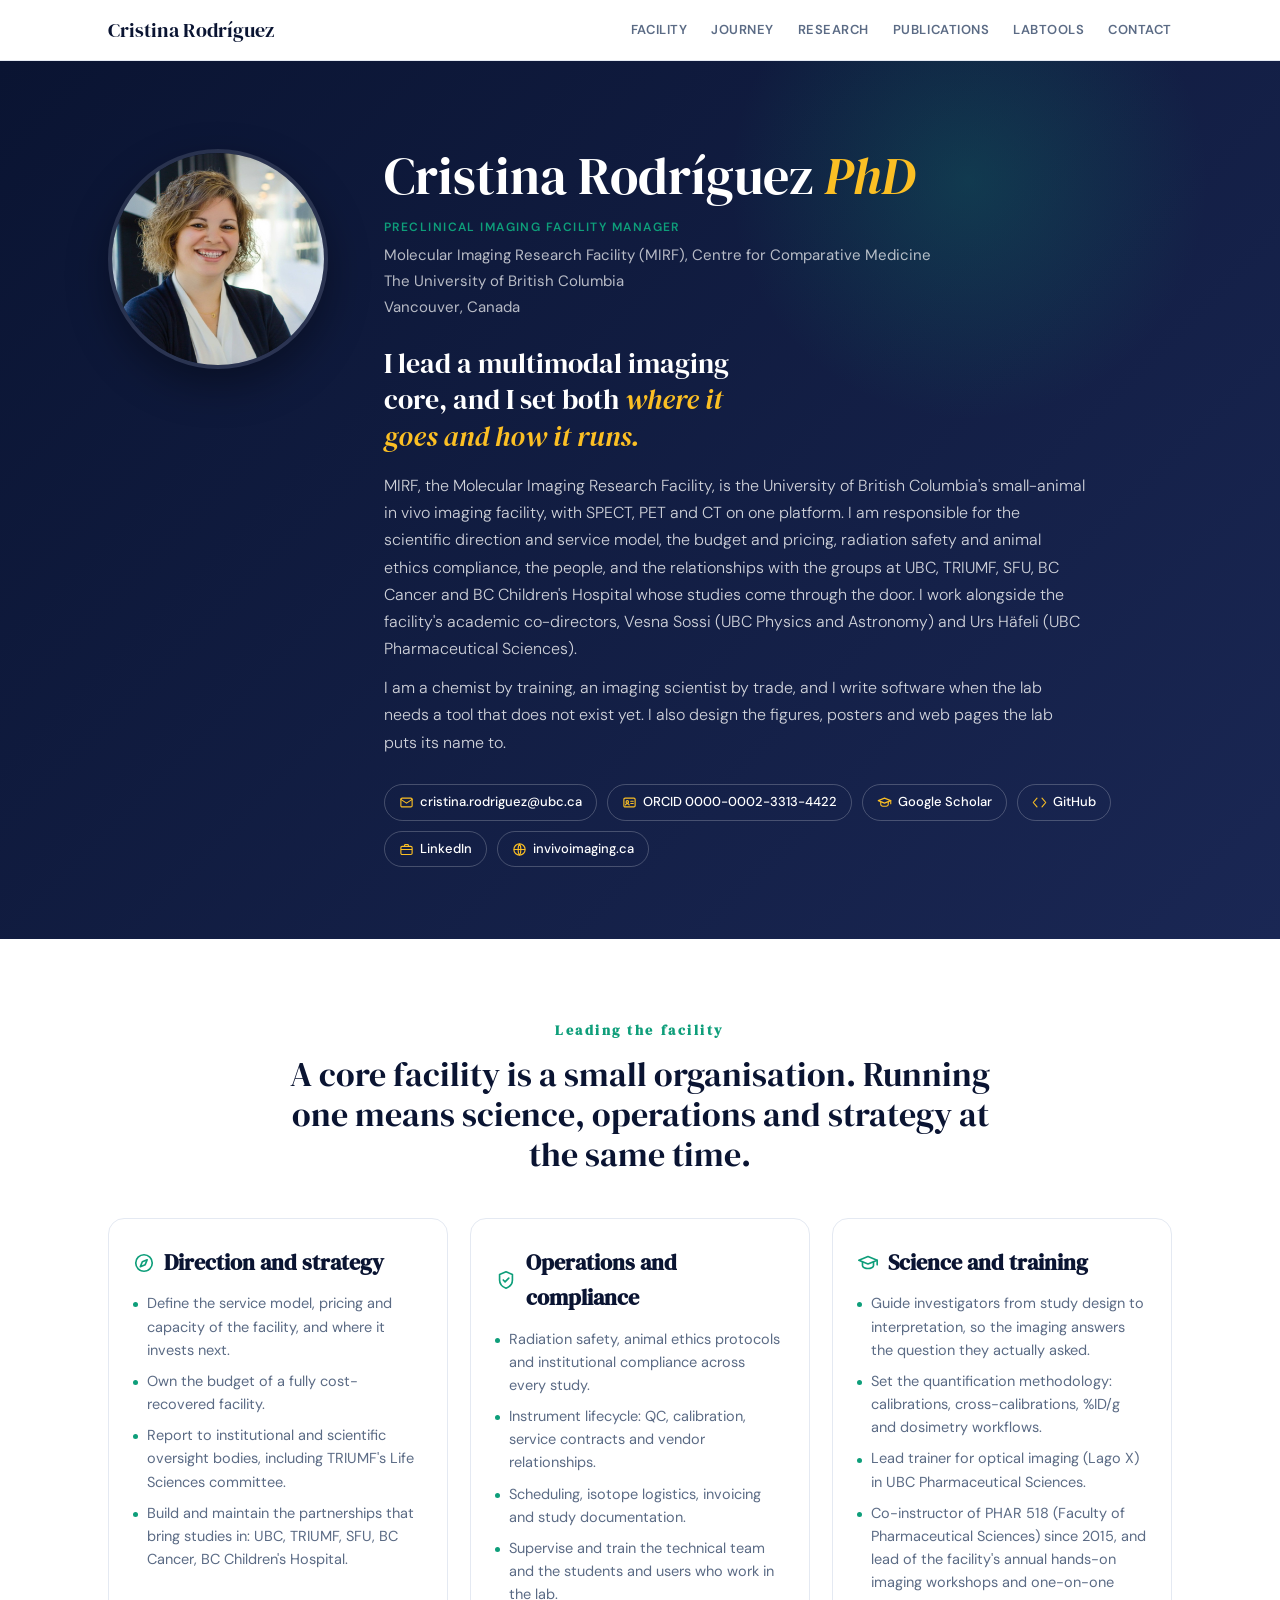
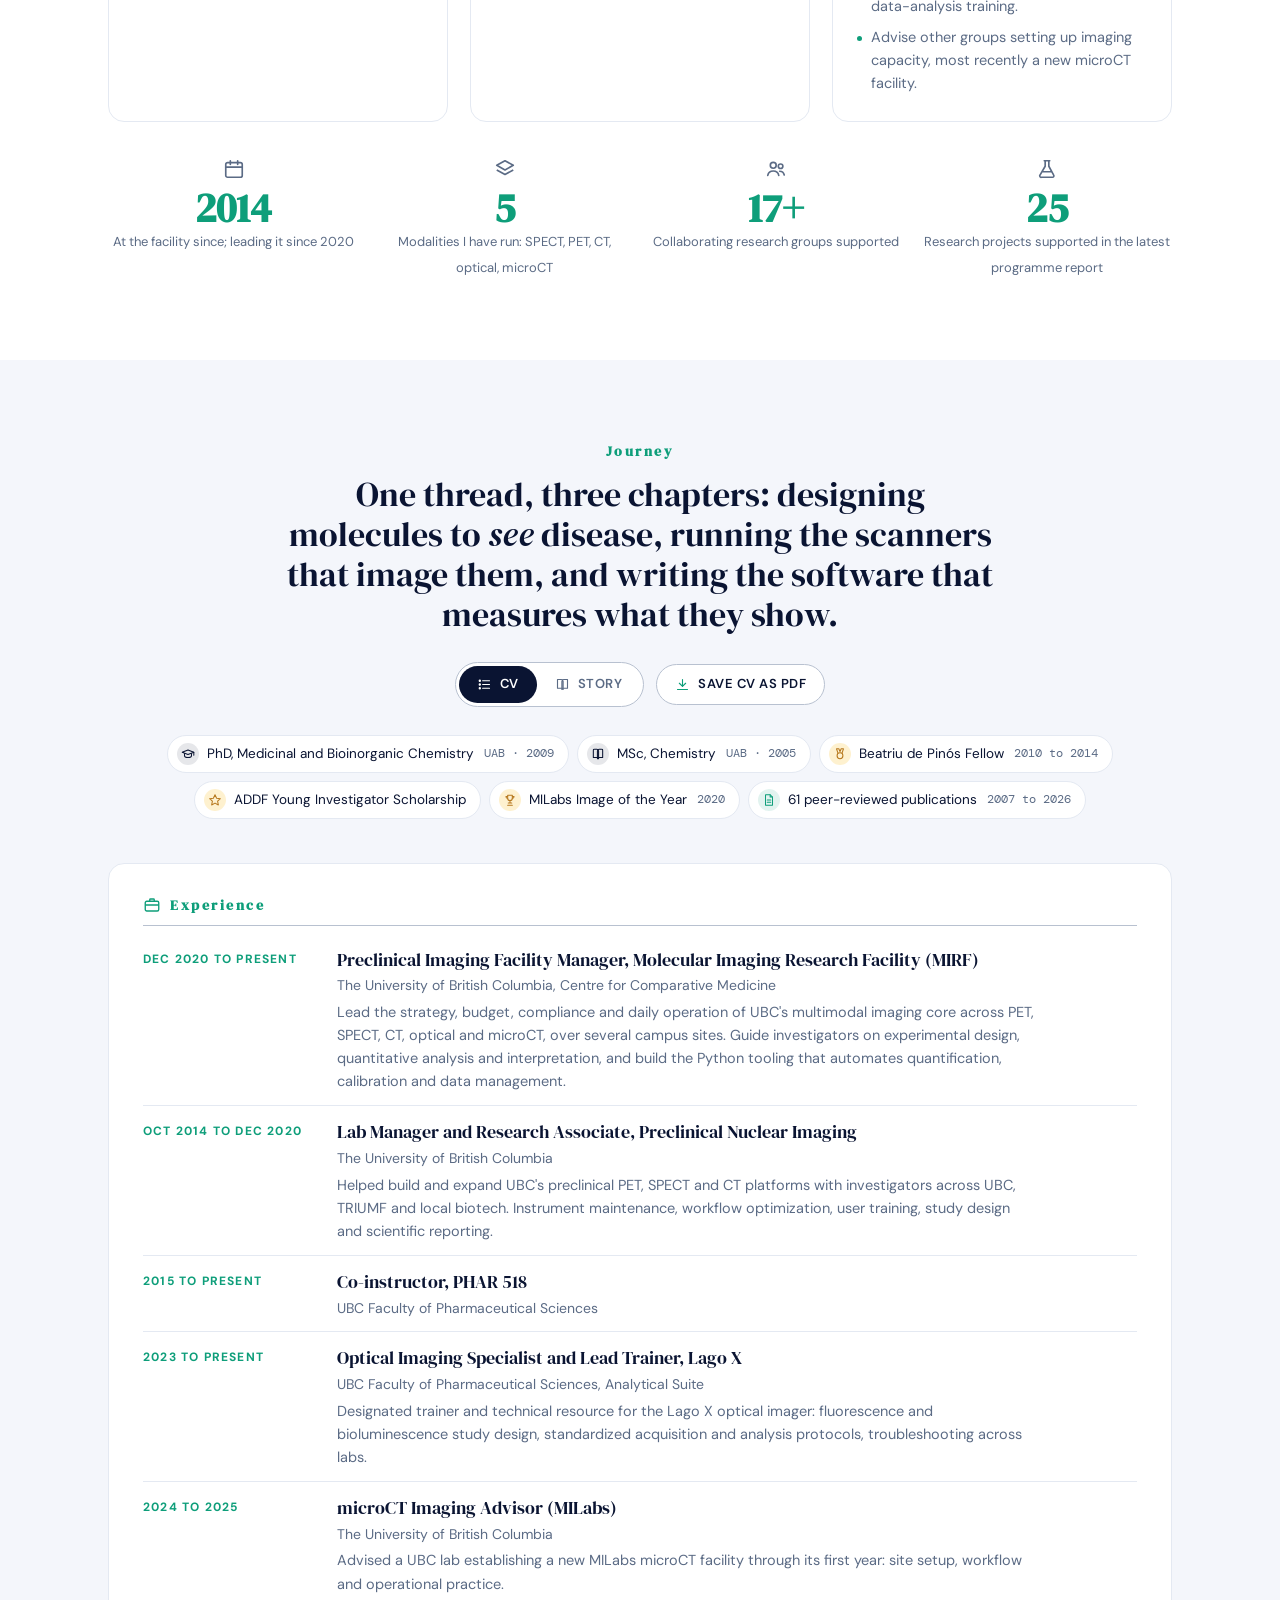
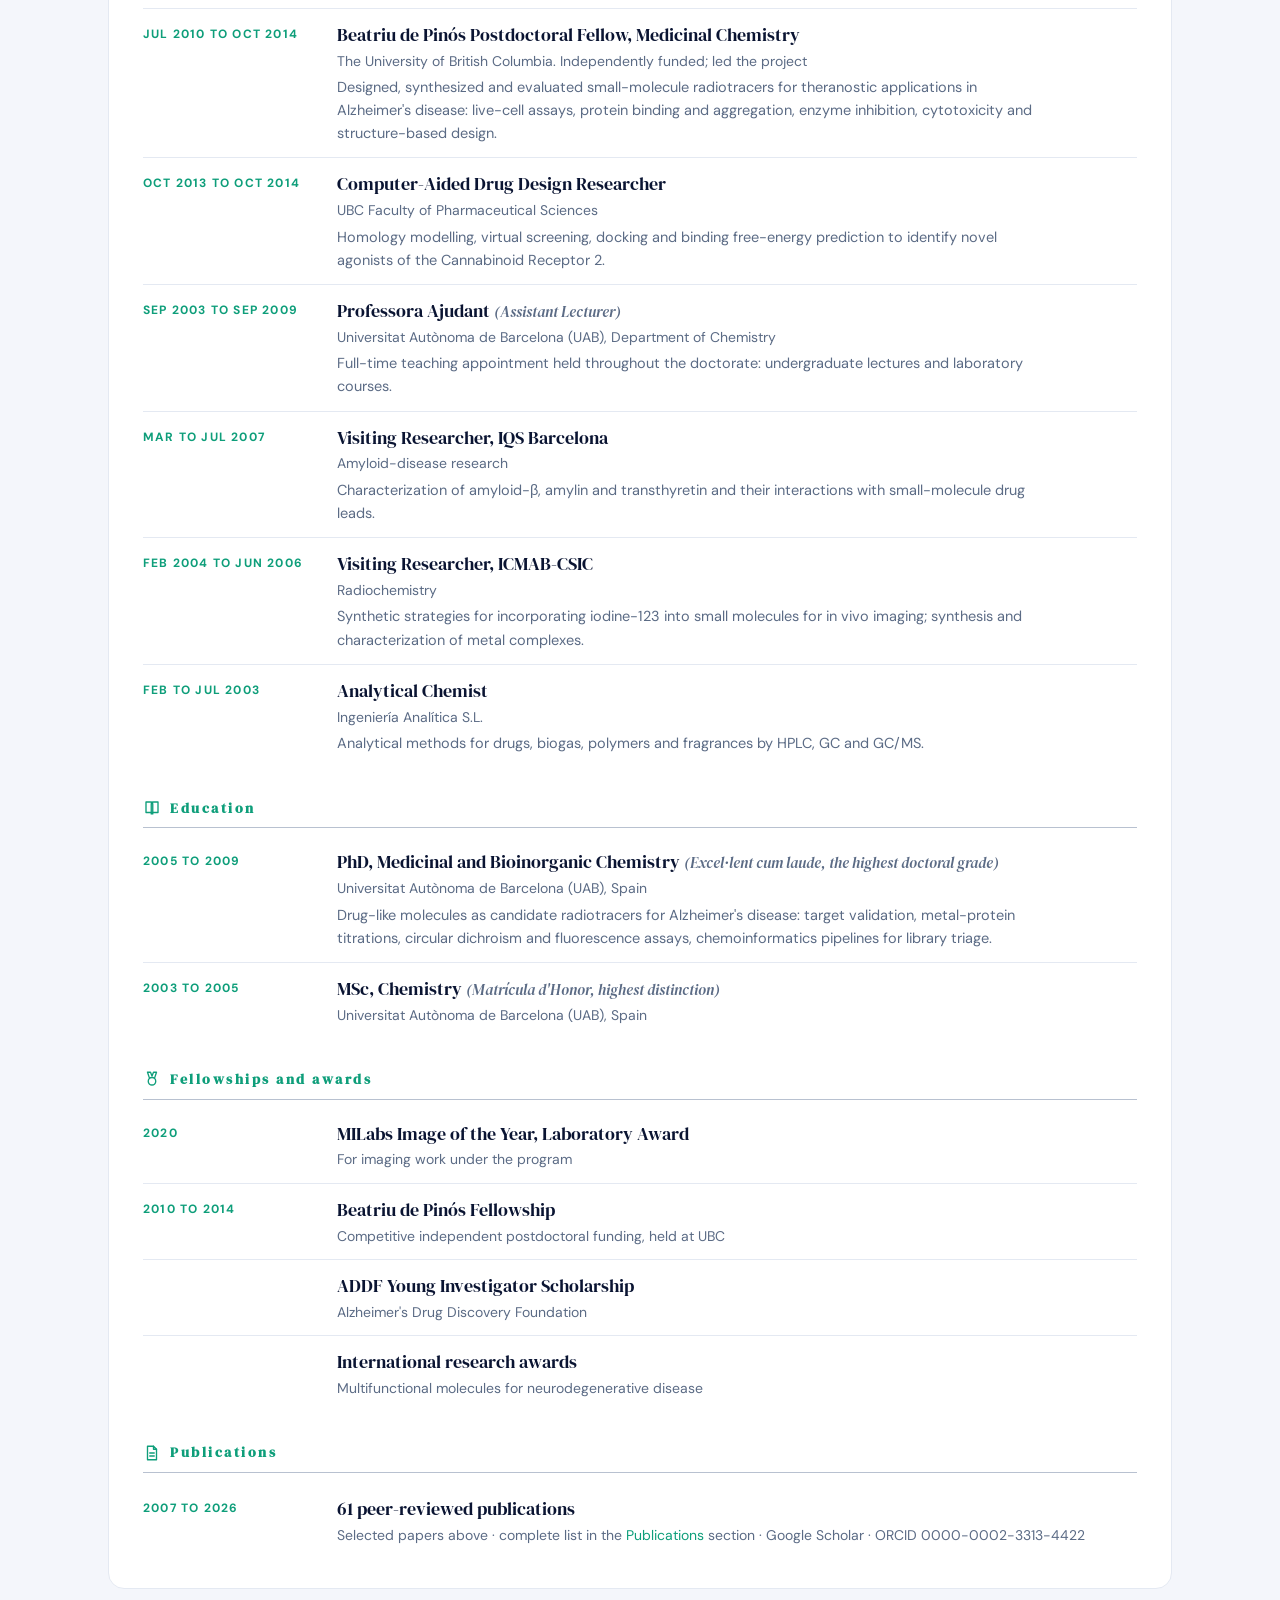
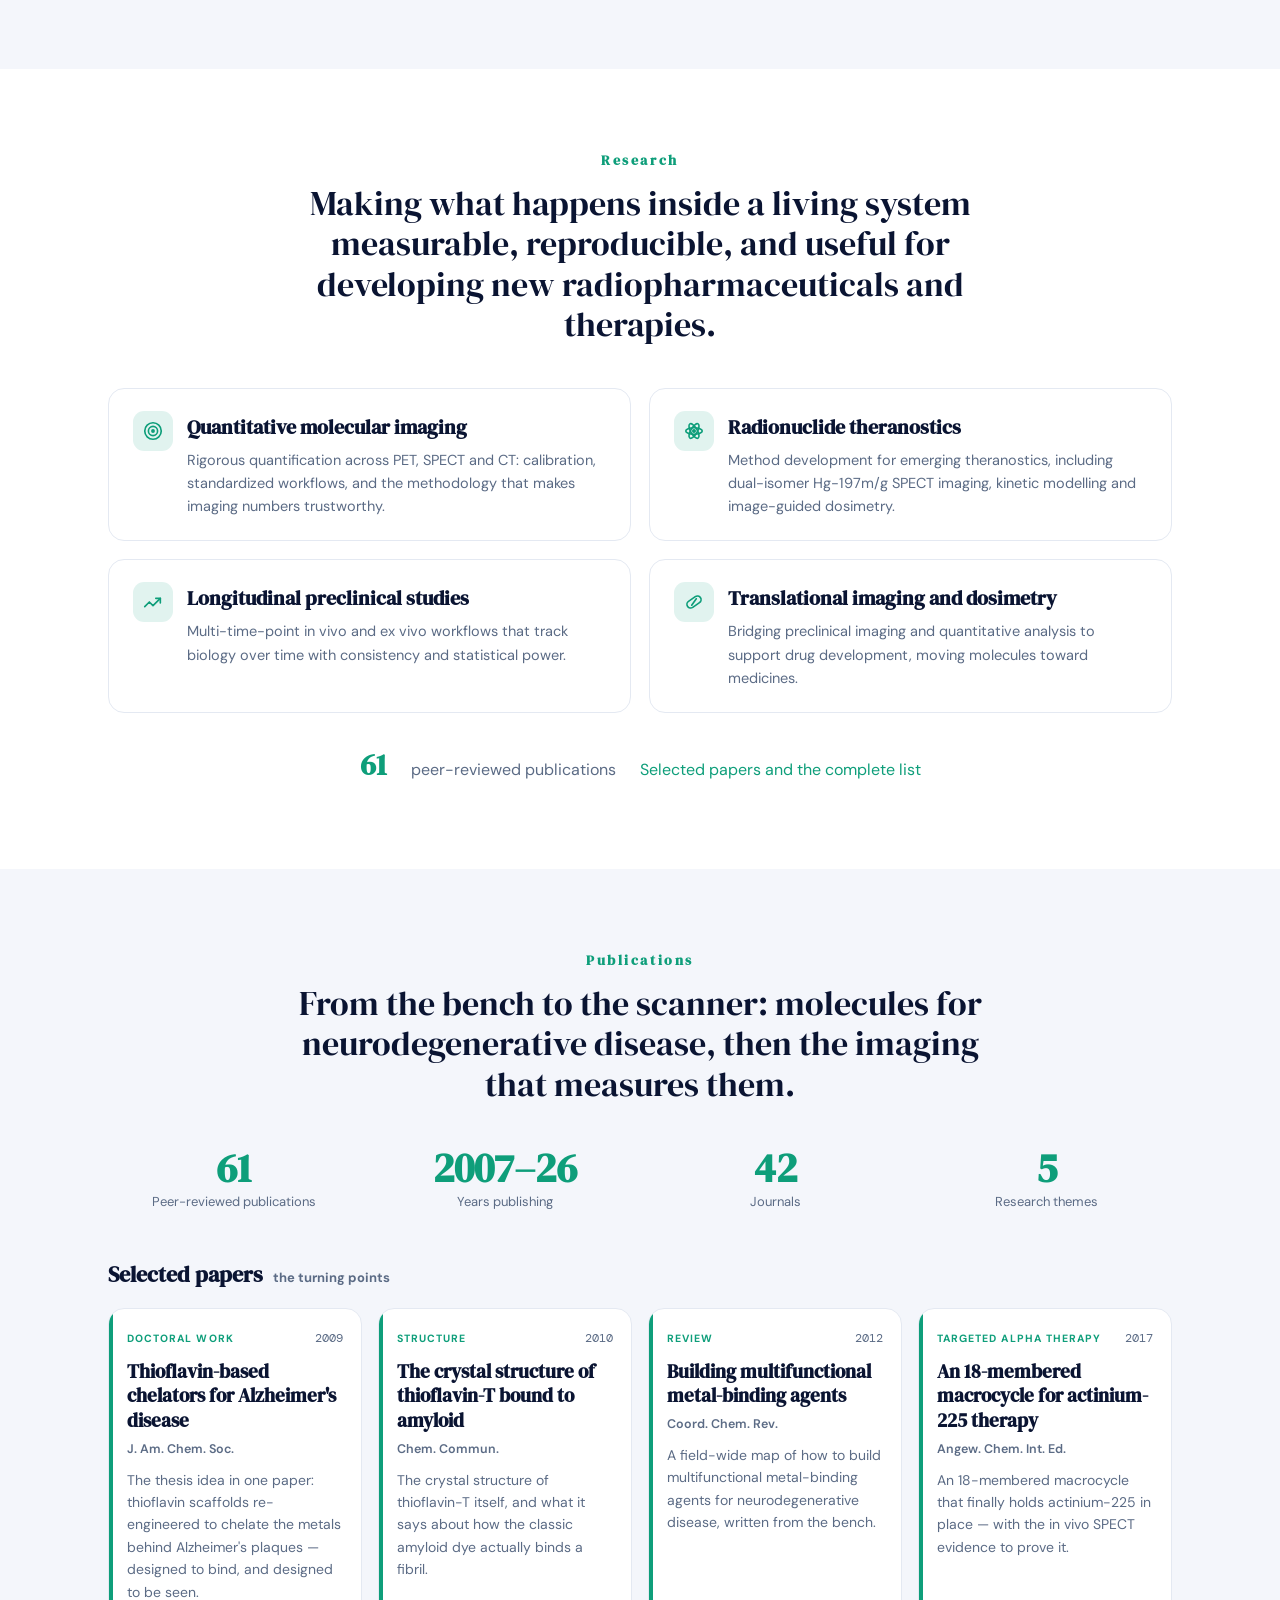
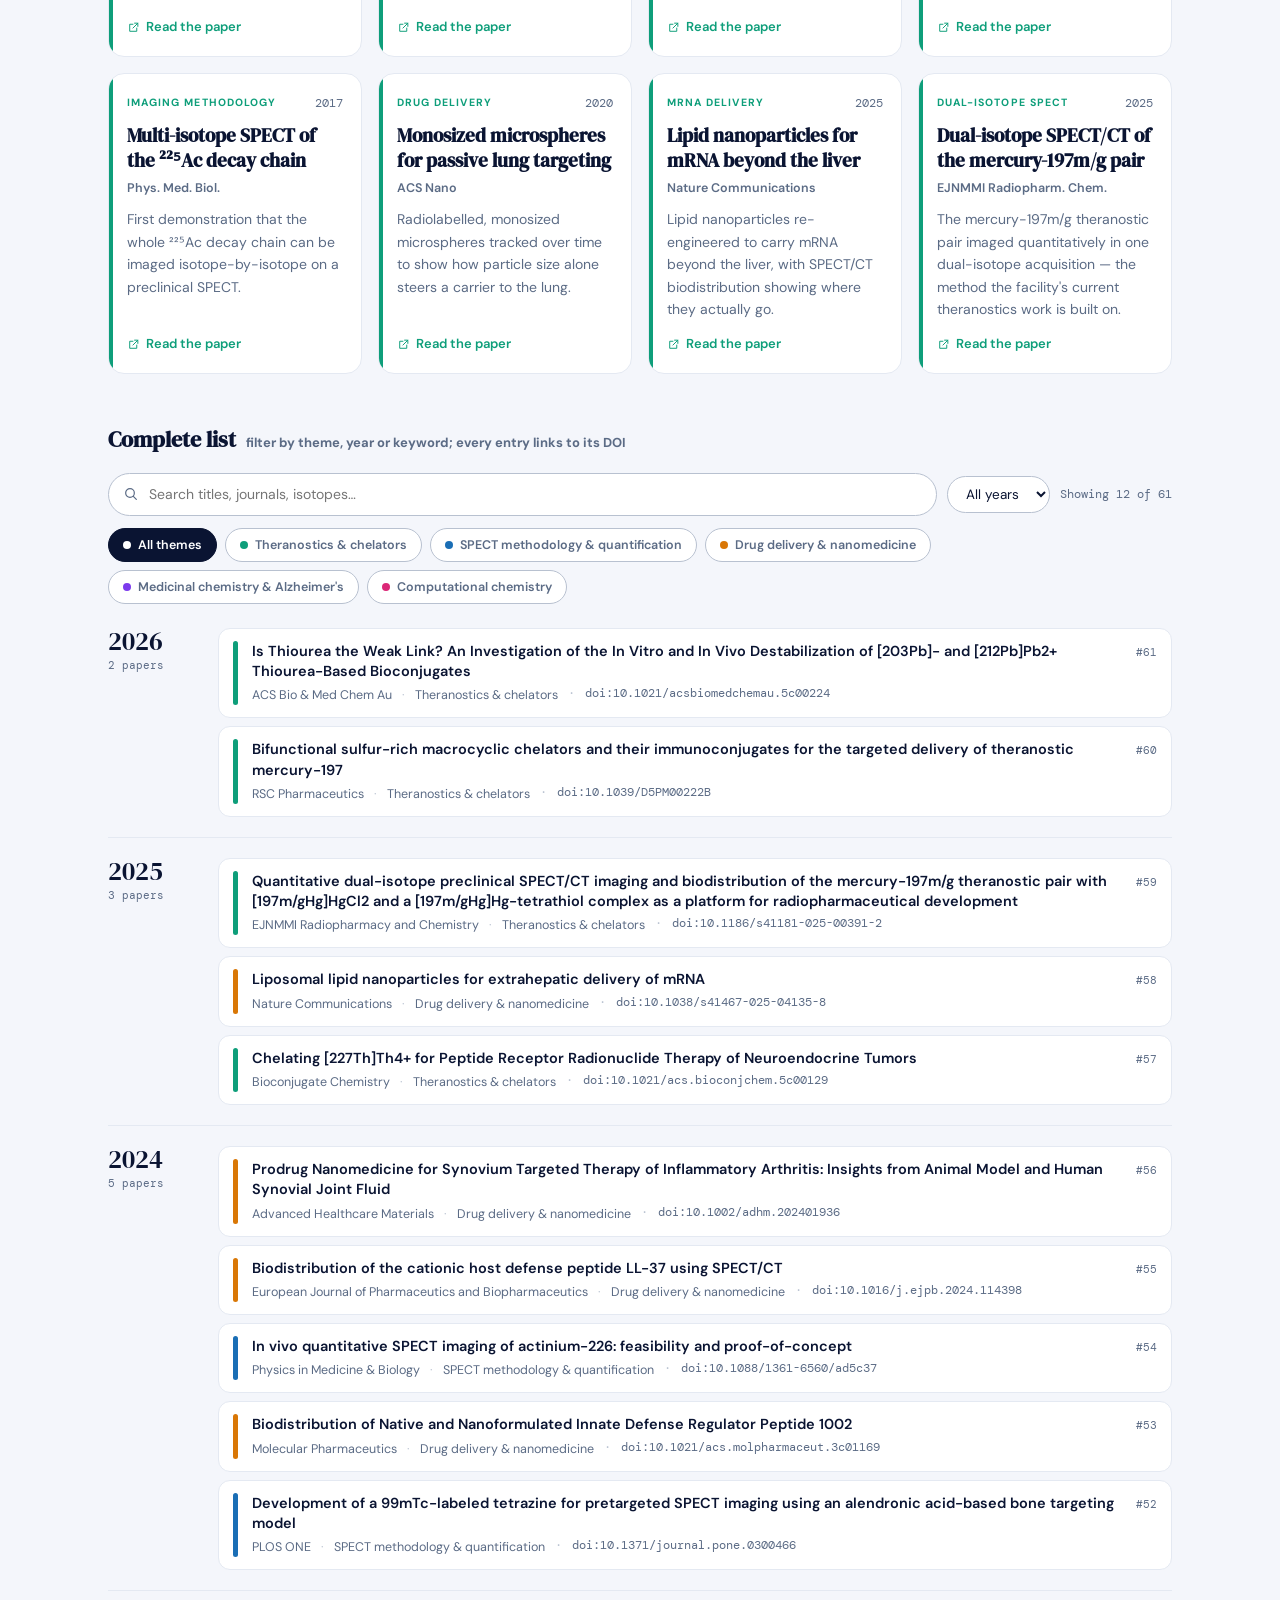
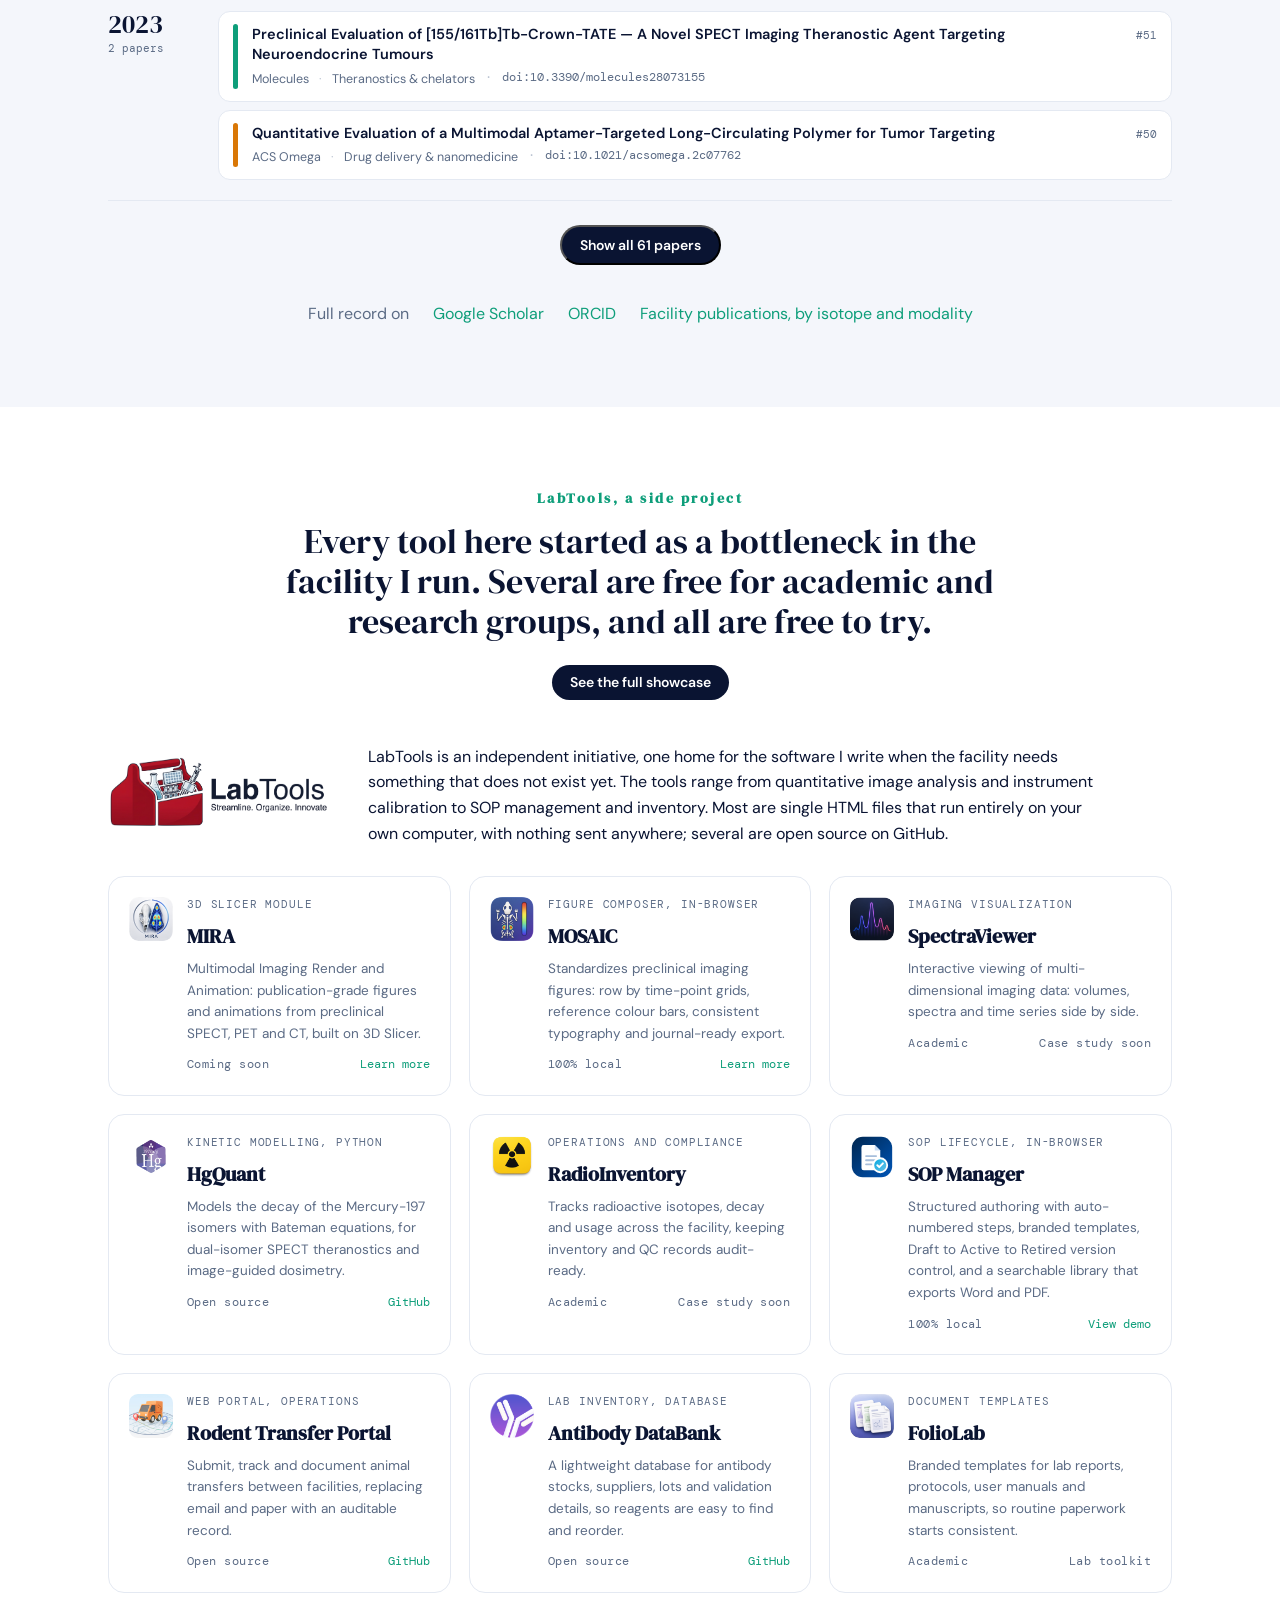
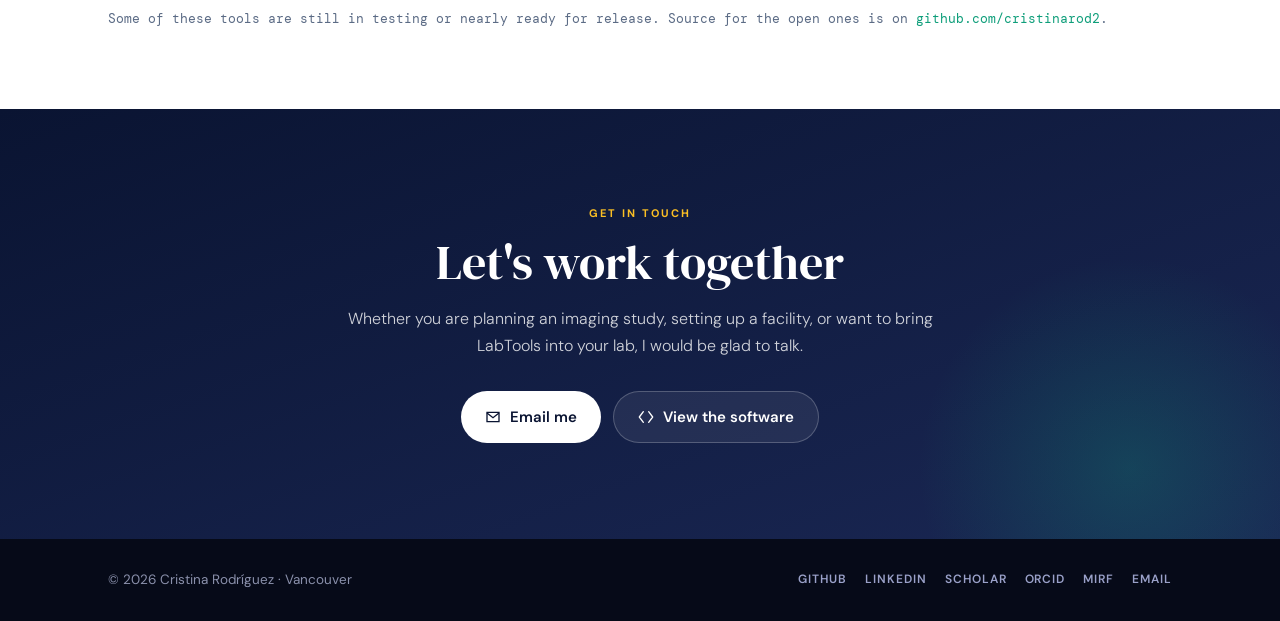
==== commit 32fc6192: "Update index.html" ====
--- a/index.html
+++ b/index.html
@@ -552,10 +552,10 @@
         <div class="cv-group">
           <h3><svg class="ic" aria-hidden="true"><use href="#i-briefcase"/></svg>Experience</h3>
           <div class="cv-row"><div class="cv-date">Dec 2020 to present</div><div><div class="cv-t">Preclinical Imaging Facility Manager, Molecular Imaging Research Facility (MIRF)</div><div class="cv-o">The University of British Columbia, Centre for Comparative Medicine</div><p class="cv-d">Lead the strategy, budget, compliance and daily operation of UBC's multimodal imaging core across PET, SPECT, CT, optical and microCT, over several campus sites. Guide investigators on experimental design, quantitative analysis and interpretation, and build the Python tooling that automates quantification, calibration and data management.</p></div></div>
+          <div class="cv-row"><div class="cv-date">Oct 2014 to Dec 2020</div><div><div class="cv-t">Lab Manager and Research Associate, Preclinical Nuclear Imaging</div><div class="cv-o">The University of British Columbia</div><p class="cv-d">Helped build and expand UBC's preclinical PET, SPECT and CT platforms with investigators across UBC, TRIUMF and local biotech. Instrument maintenance, workflow optimization, user training, study design and scientific reporting.</p></div></div>
+          <div class="cv-row"><div class="cv-date">2015 to present</div><div><div class="cv-t">Co-instructor, PHAR 518</div><div class="cv-o">UBC Faculty of Pharmaceutical Sciences</div></div></div>
           <div class="cv-row"><div class="cv-date">2023 to present</div><div><div class="cv-t">Optical Imaging Specialist and Lead Trainer, Lago X</div><div class="cv-o">UBC Faculty of Pharmaceutical Sciences, Analytical Suite</div><p class="cv-d">Designated trainer and technical resource for the Lago X optical imager: fluorescence and bioluminescence study design, standardized acquisition and analysis protocols, troubleshooting across labs.</p></div></div>
           <div class="cv-row"><div class="cv-date">2024 to 2025</div><div><div class="cv-t">microCT Imaging Advisor (MILabs)</div><div class="cv-o">The University of British Columbia</div><p class="cv-d">Advised a UBC lab establishing a new MILabs microCT facility through its first year: site setup, workflow and operational practice.</p></div></div>
-          <div class="cv-row"><div class="cv-date">2015 to present</div><div><div class="cv-t">Co-instructor, PHAR 518</div><div class="cv-o">UBC Faculty of Pharmaceutical Sciences</div></div></div>
-          <div class="cv-row"><div class="cv-date">Oct 2014 to Dec 2020</div><div><div class="cv-t">Lab Manager and Research Associate, Preclinical Nuclear Imaging</div><div class="cv-o">The University of British Columbia</div><p class="cv-d">Helped build and expand UBC's preclinical PET, SPECT and CT platforms with investigators across UBC, TRIUMF and local biotech. Instrument maintenance, workflow optimization, user training, study design and scientific reporting.</p></div></div>
           <div class="cv-row"><div class="cv-date">Jul 2010 to Oct 2014</div><div><div class="cv-t">Beatriu de Pinós Postdoctoral Fellow, Medicinal Chemistry</div><div class="cv-o">The University of British Columbia. Independently funded; led the project</div><p class="cv-d">Designed, synthesized and evaluated small-molecule radiotracers for theranostic applications in Alzheimer's disease: live-cell assays, protein binding and aggregation, enzyme inhibition, cytotoxicity and structure-based design.</p></div></div>
           <div class="cv-row"><div class="cv-date">Oct 2013 to Oct 2014</div><div><div class="cv-t">Computer-Aided Drug Design Researcher</div><div class="cv-o">UBC Faculty of Pharmaceutical Sciences</div><p class="cv-d">Homology modelling, virtual screening, docking and binding free-energy prediction to identify novel agonists of the Cannabinoid Receptor 2.</p></div></div>
           <div class="cv-row"><div class="cv-date">Sep 2003 to Sep 2009</div><div><div class="cv-t">Professora Ajudant <span class="orig">(Assistant Lecturer)</span></div><div class="cv-o">Universitat Autònoma de Barcelona (UAB), Department of Chemistry</div><p class="cv-d">Full-time teaching appointment held throughout the doctorate: undergraduate lectures and laboratory courses.</p></div></div>
@@ -708,7 +708,7 @@
       <p style="margin-top:14px"><a class="btn-inline" href="labtools/">See the full showcase</a></p>
     </div>
     <div class="ltb-intro">
-      <picture><source srcset="LabTools_logo1.png" media="(prefers-color-scheme: dark)"><img src="LabTools_logo3.png" alt="LabTools" width="1400" height="435"></picture>
+      <picture><source srcset="LabTools_logo_dark.png" media="(prefers-color-scheme: dark)"><img src="LabTools_logo.png" alt="LabTools" width="1400" height="435"></picture>
       <div class="prose">
         <p>LabTools is an independent initiative, one home for the software I write when the facility needs something that does not exist yet. The tools range from quantitative image analysis and instrument calibration to SOP management and inventory. Most are single HTML files that run entirely on your own computer, with nothing sent anywhere; several are open source on GitHub.</p>
       </div>
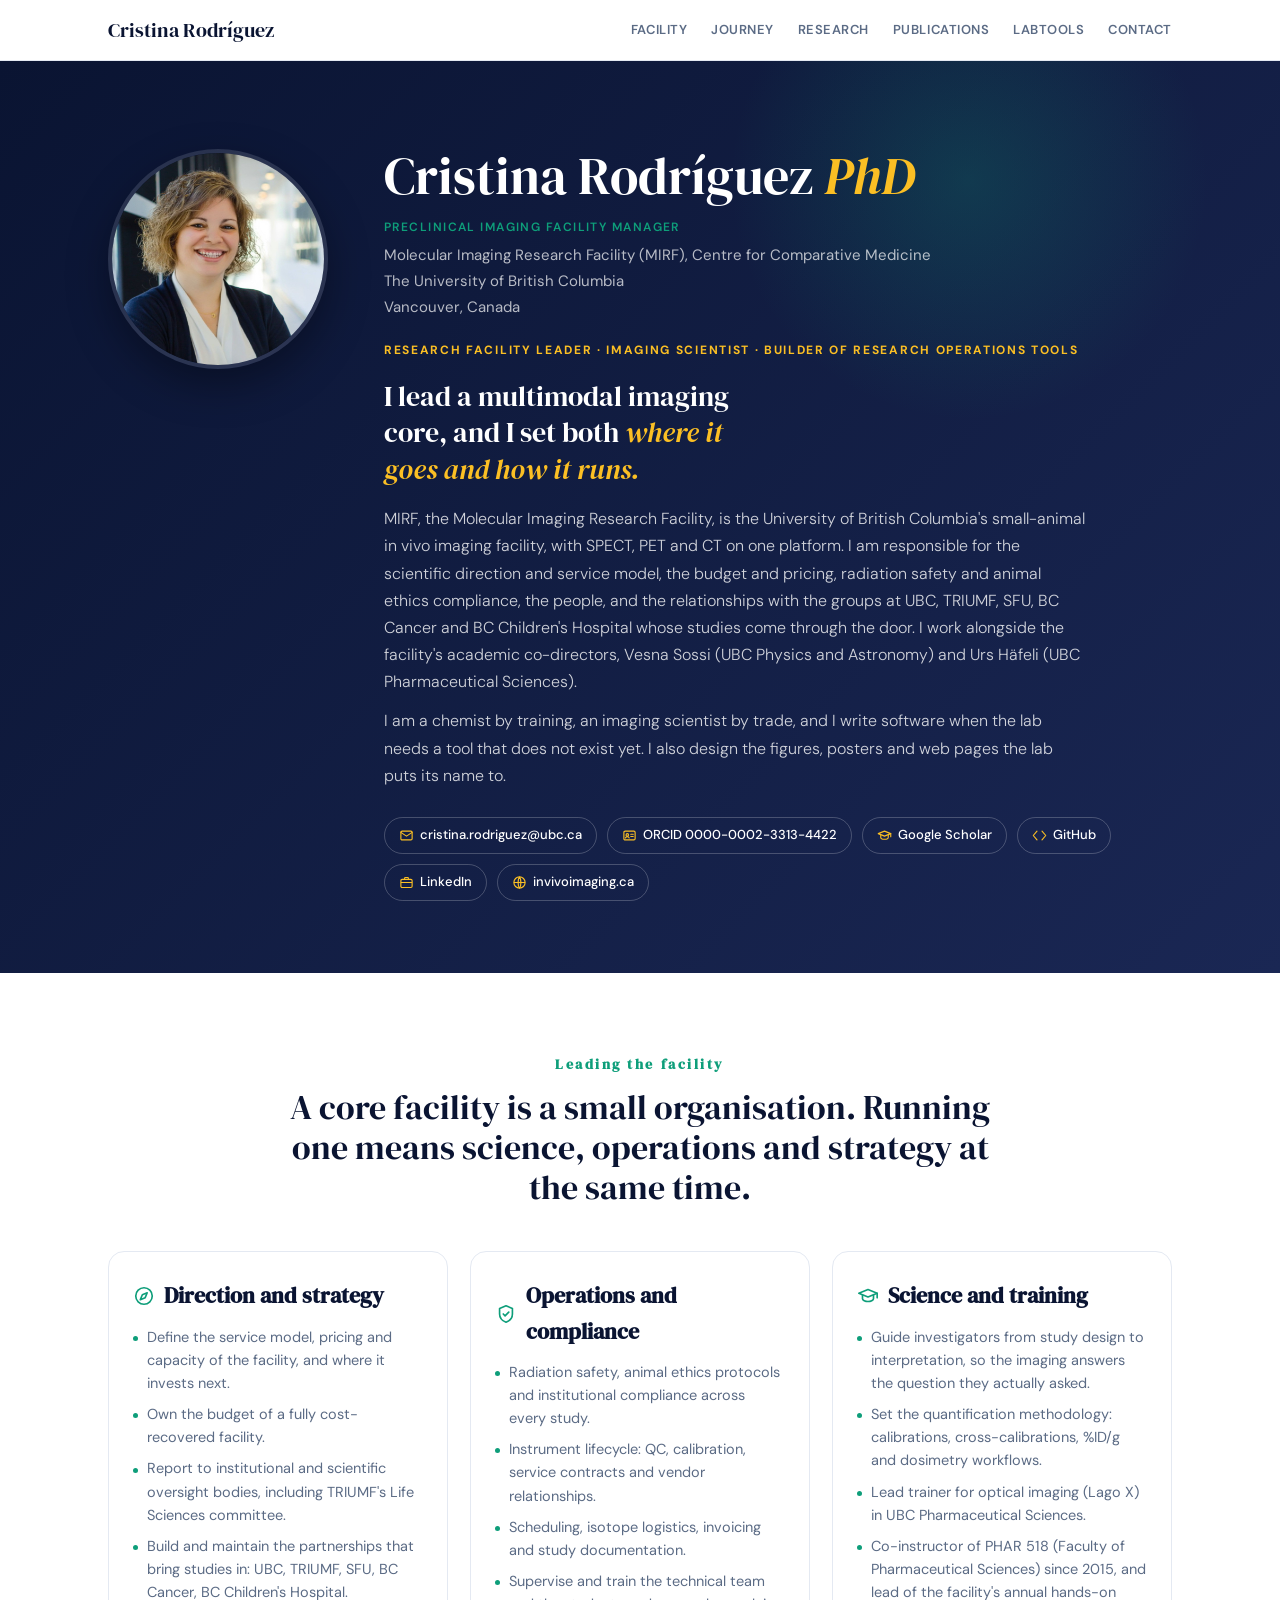
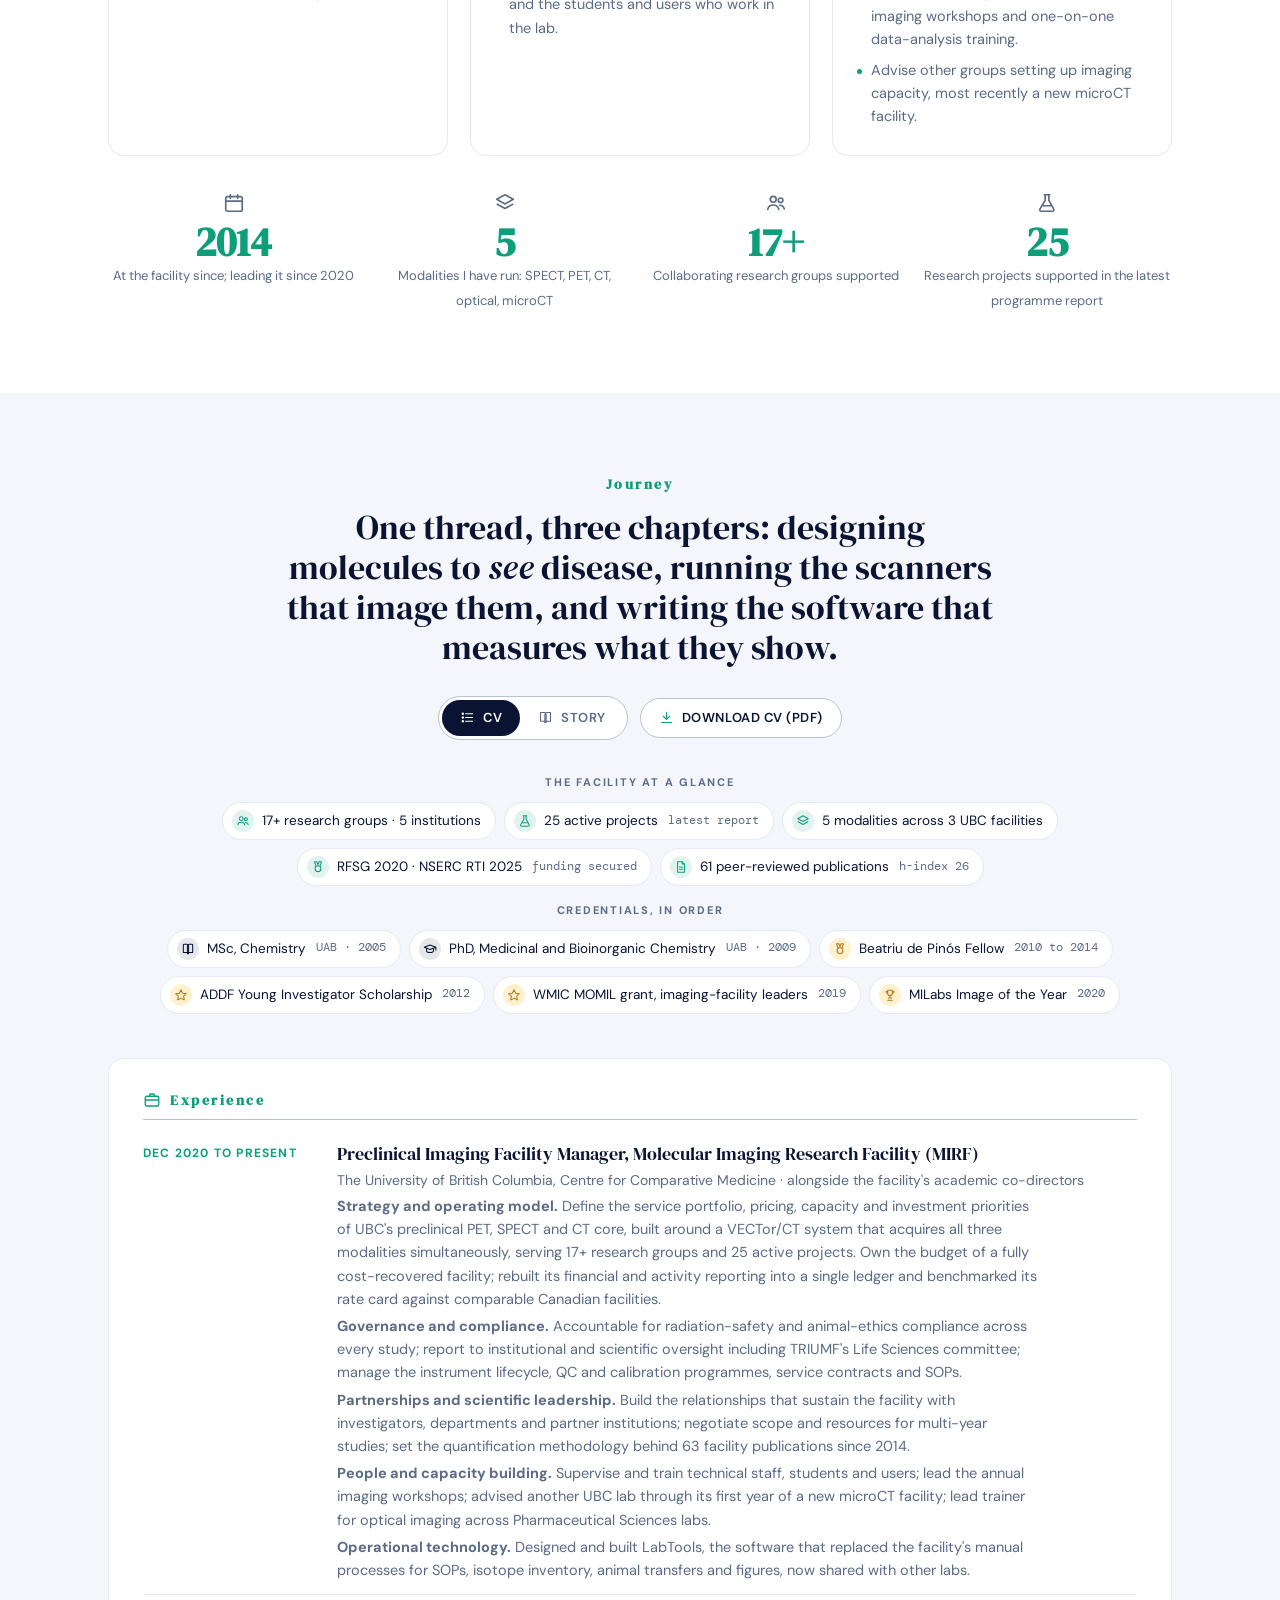
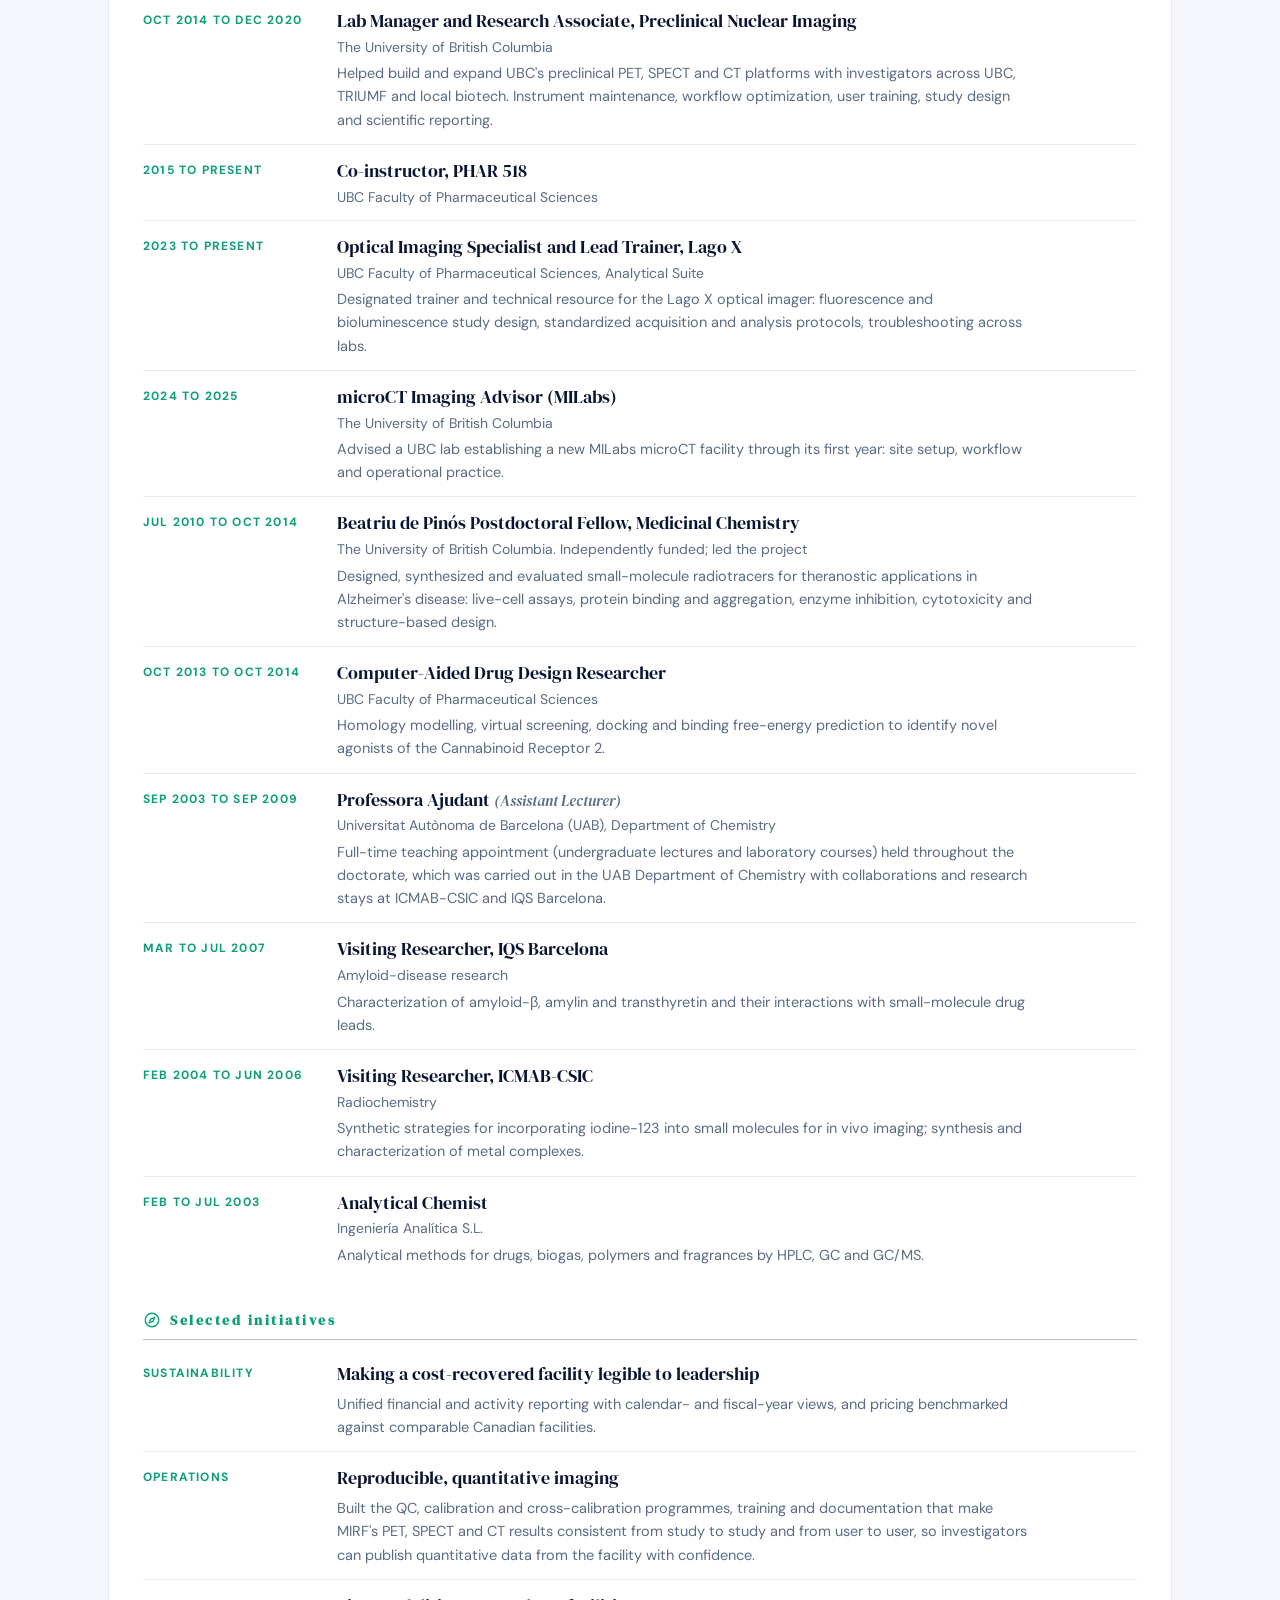
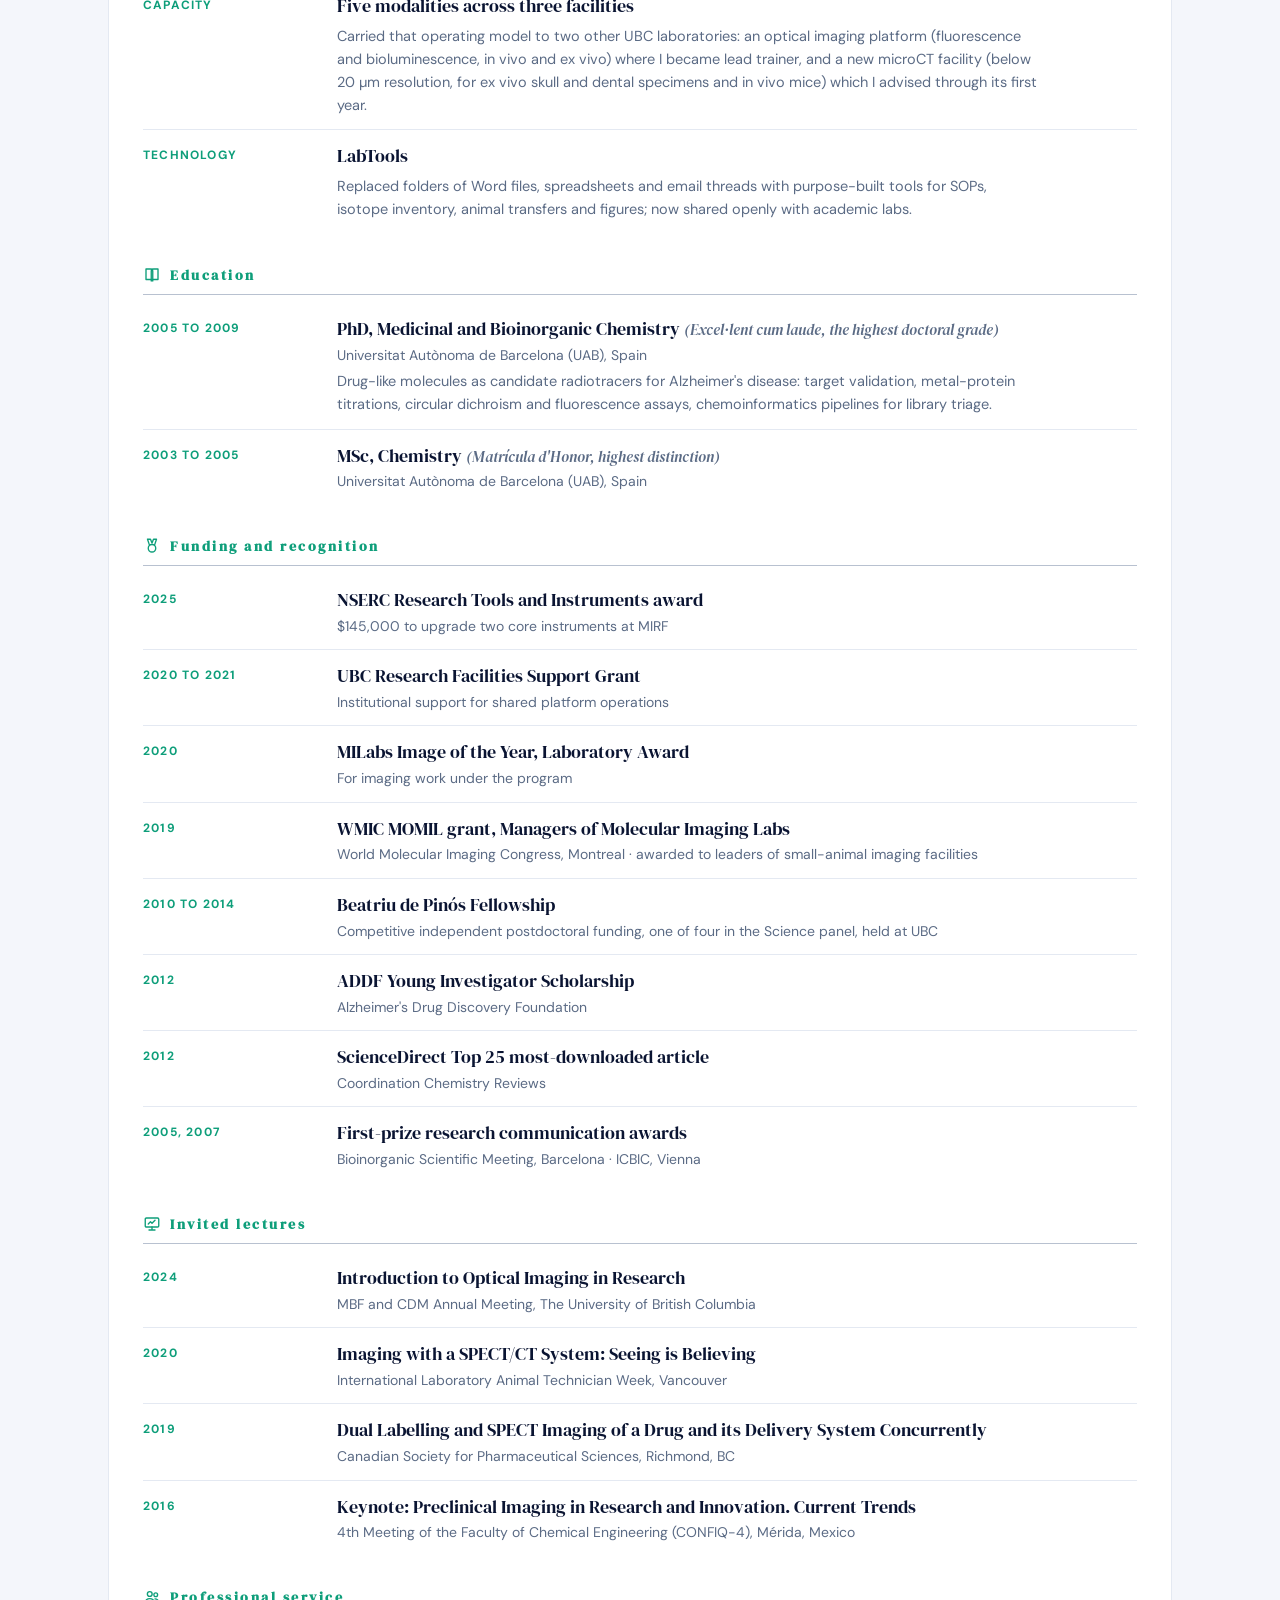
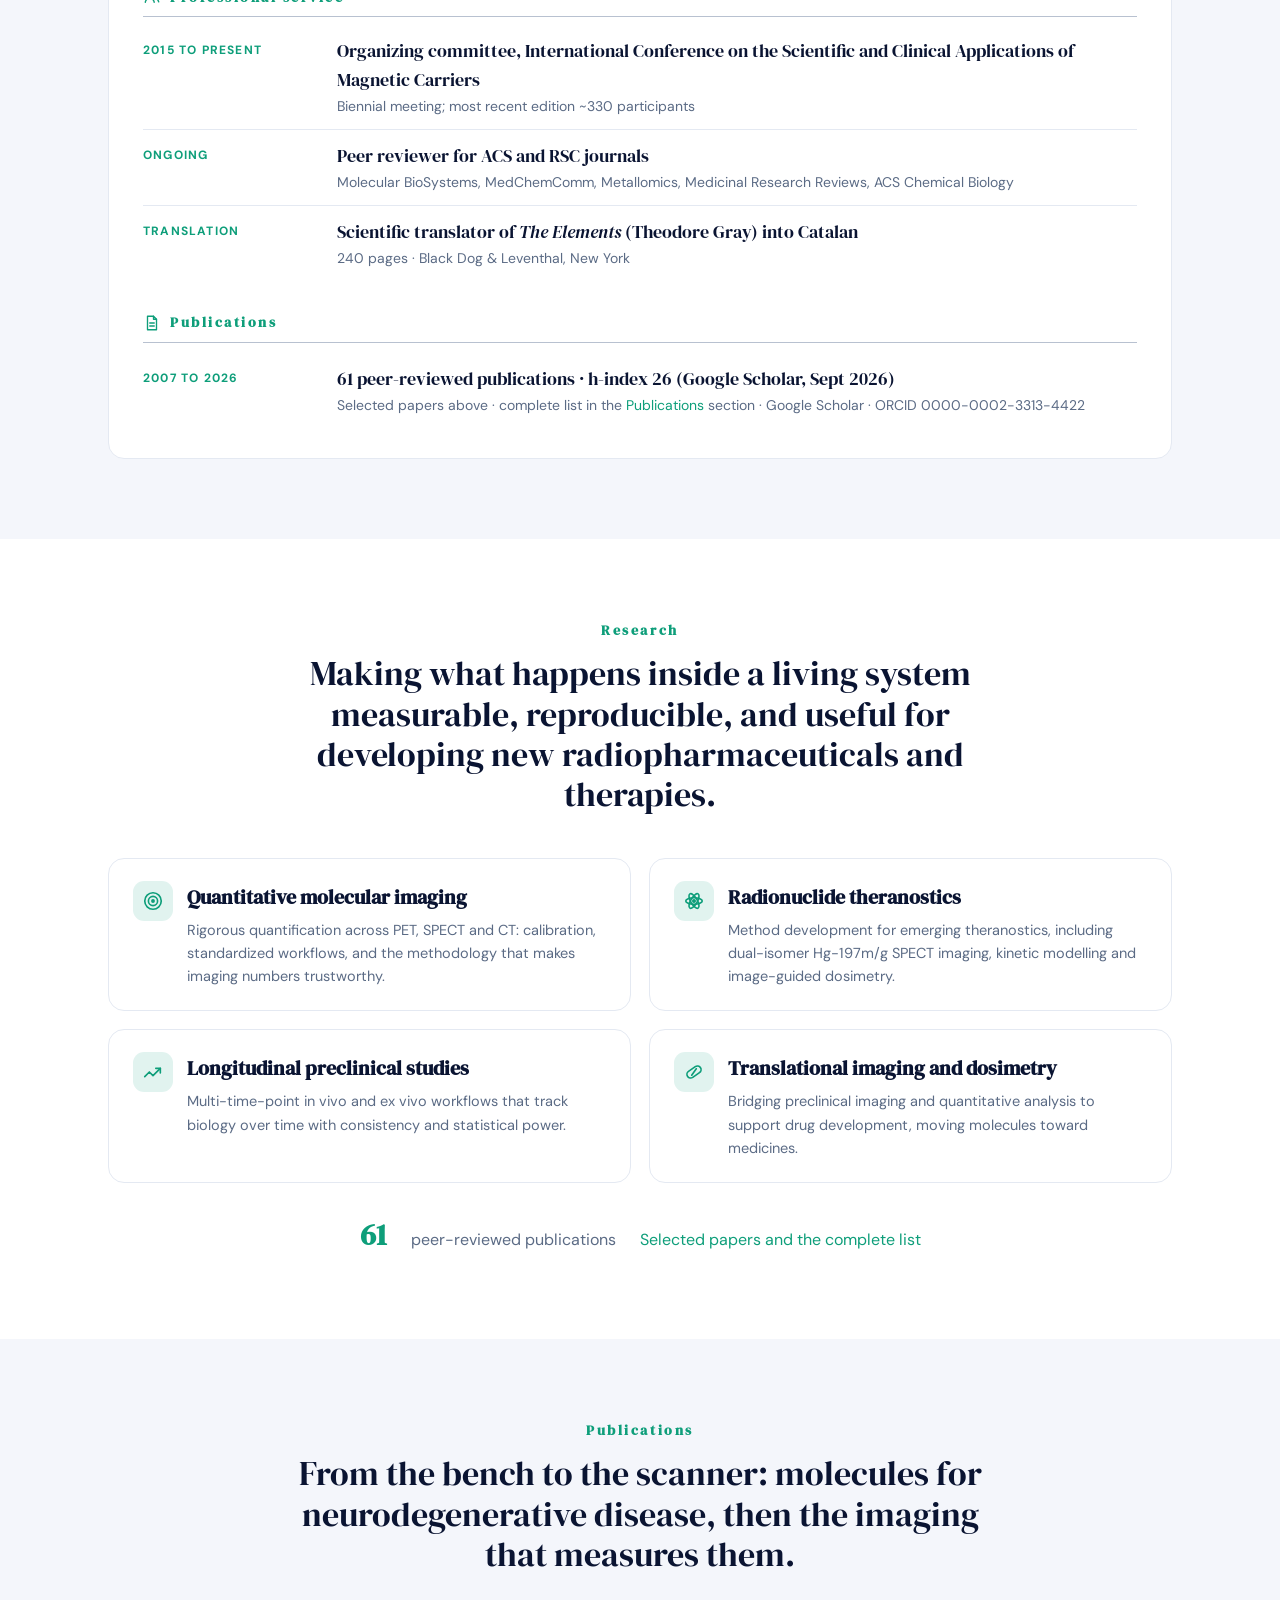
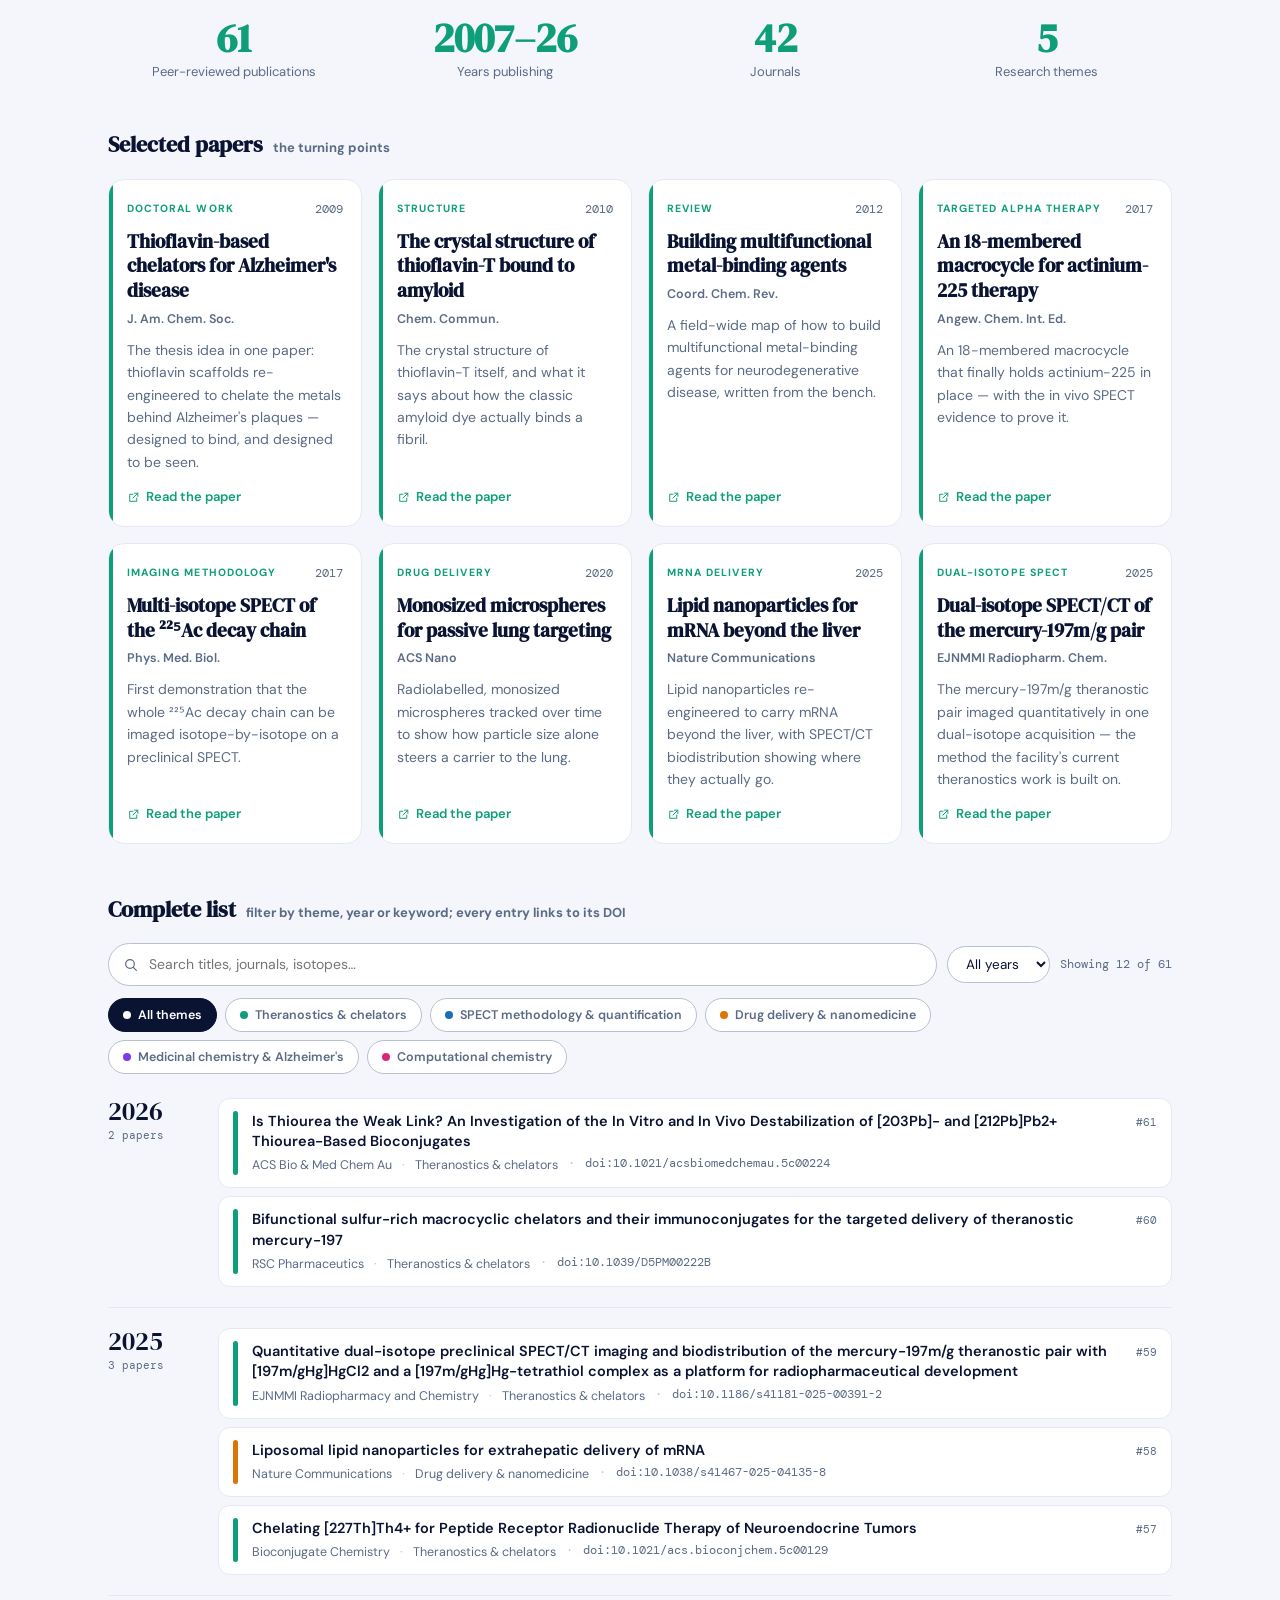
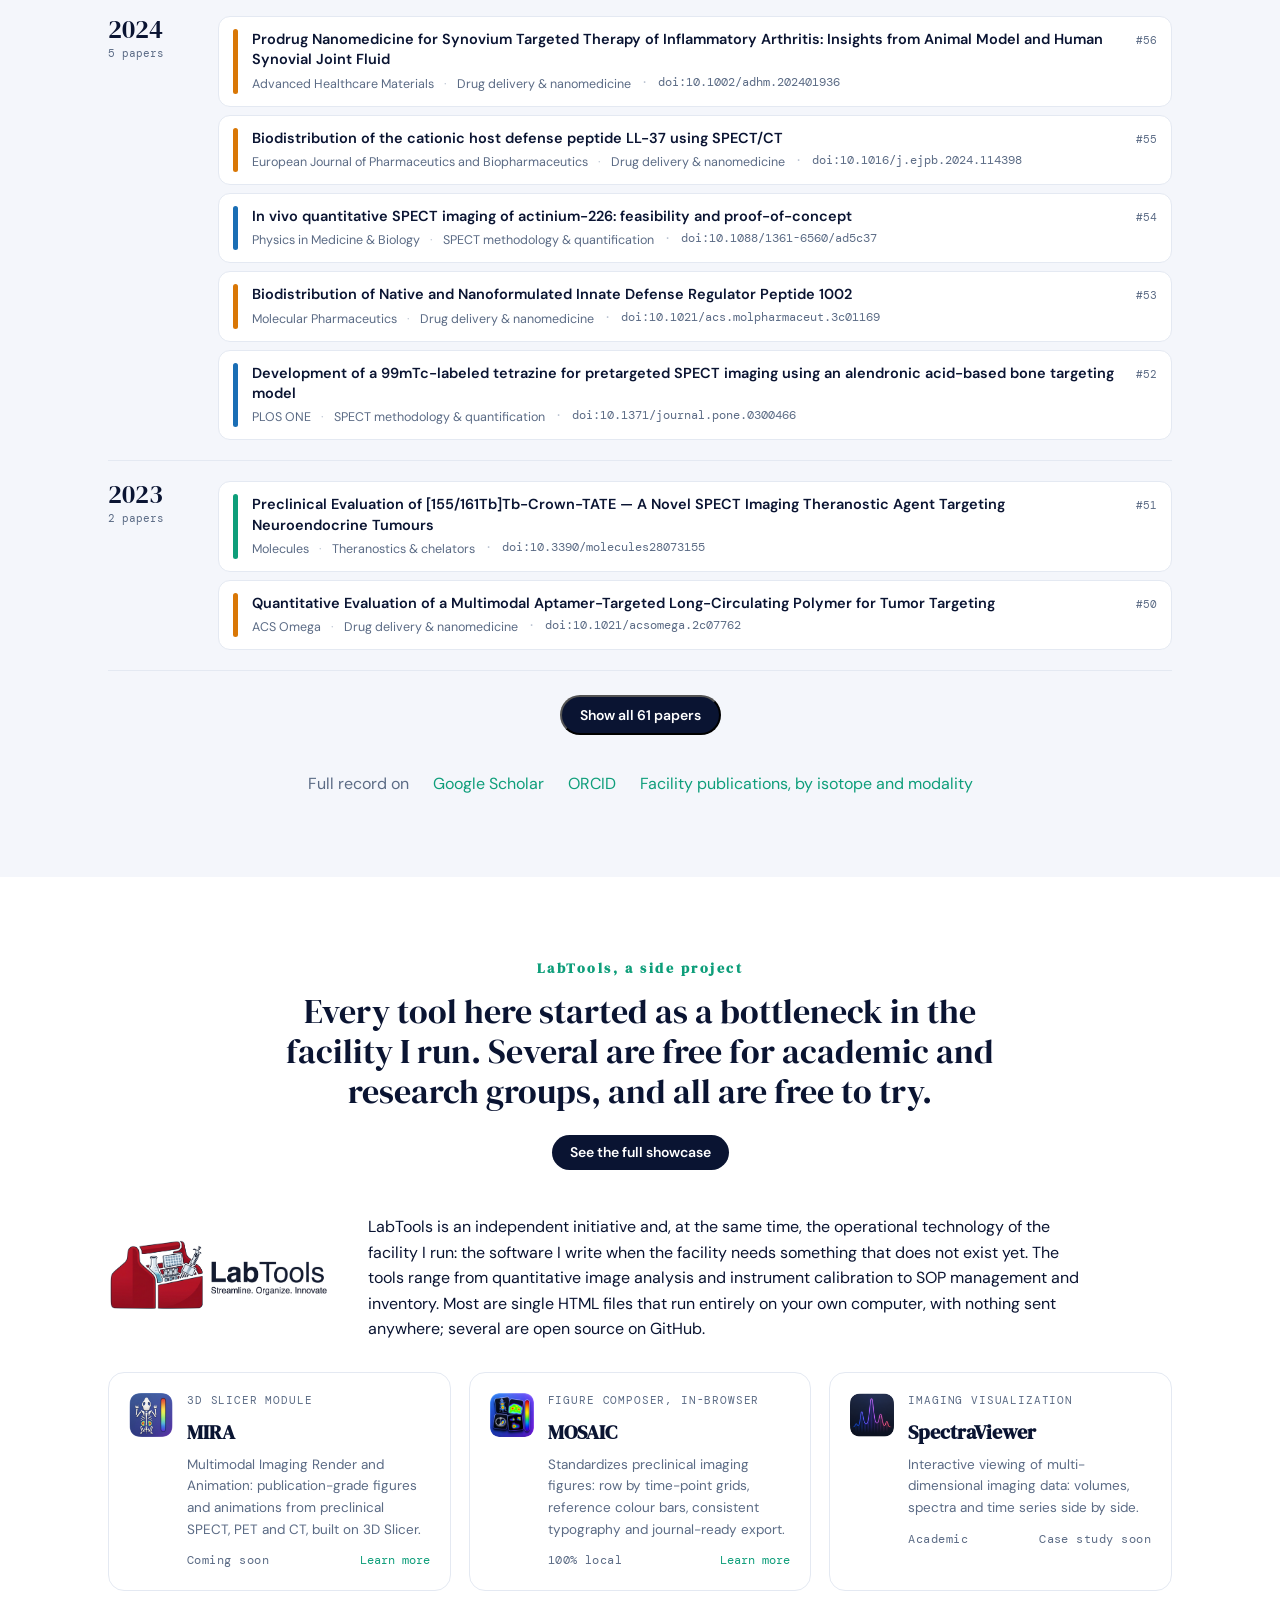
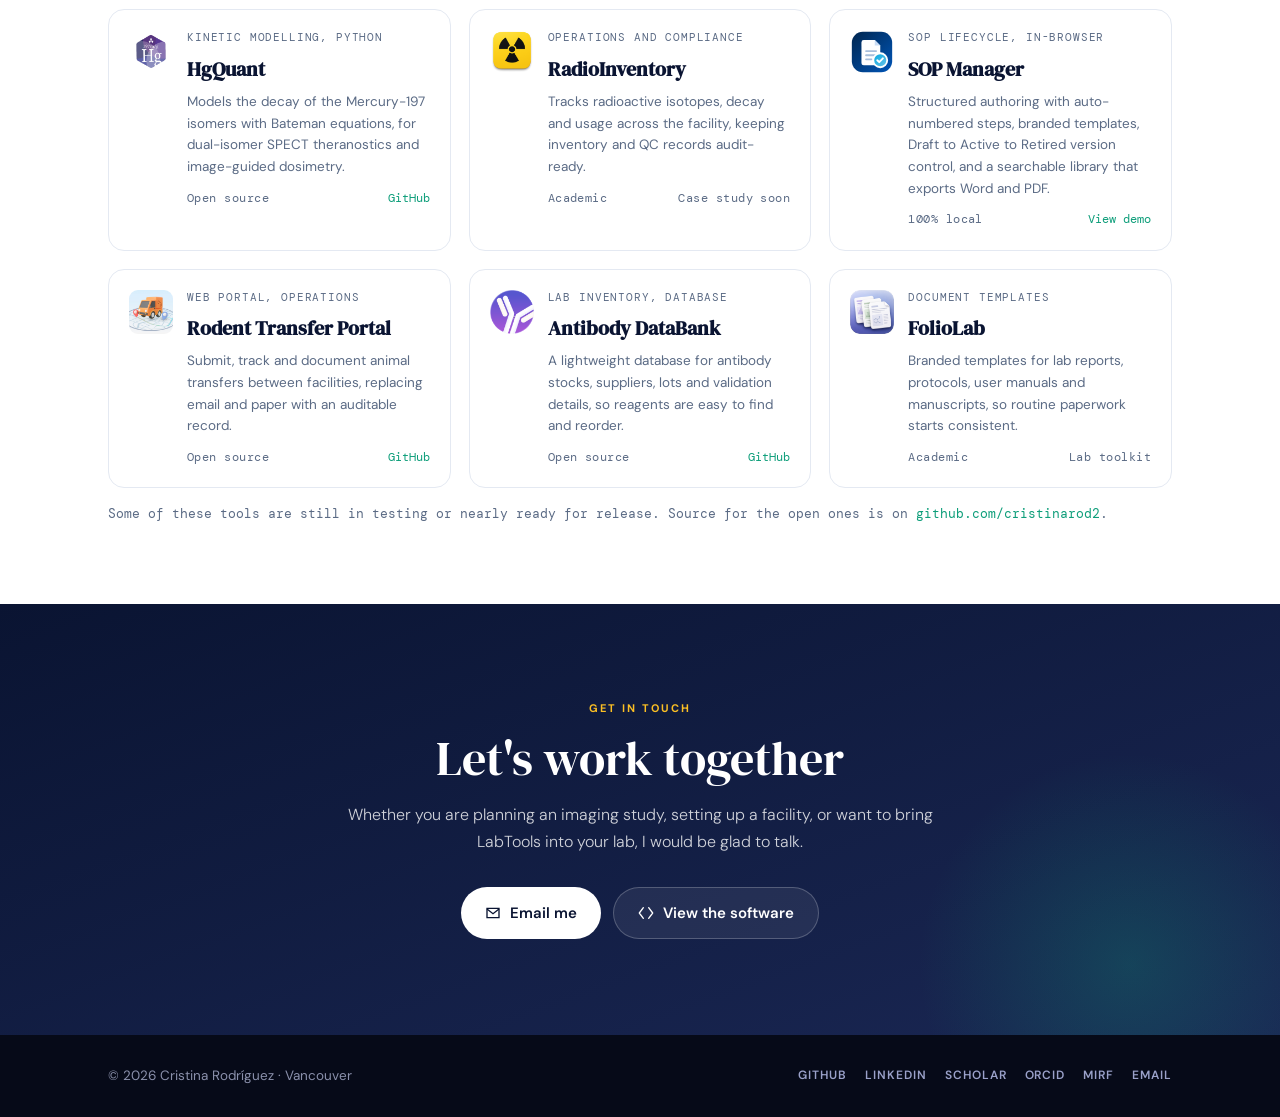
==== commit 83200769: "Add files via upload" ====
--- a/index.html
+++ b/index.html
@@ -34,7 +34,8 @@
   .hero h1 span { font-style: italic; color: var(--amber); }
   .hero .role { margin-top: 14px; display: grid; gap: 2px; font-size: 15px; color: rgba(255,255,255,.7); }
   .hero .role strong { color: #fff; font-weight: 600; font-size: 12px; letter-spacing: .12em; text-transform: uppercase; color: var(--accent); margin-bottom: 4px; }
-  .lede { margin-top: 26px; font-family: var(--display); font-size: 28px; line-height: 1.3; max-width: 26ch; color: #fff; }
+  .pos { margin-top: 22px; font-size: 12px; font-weight: 700; letter-spacing: .14em; text-transform: uppercase; color: var(--amber); }
+  .lede { margin-top: 18px; font-family: var(--display); font-size: 28px; line-height: 1.3; max-width: 26ch; color: #fff; }
   .lede em { font-style: italic; color: var(--amber); }
   .intro { margin-top: 18px; max-width: 64ch; color: rgba(255,255,255,.8); font-weight: 300; line-height: 1.7; }
   .intro p + p { margin-top: 12px; }
@@ -145,7 +146,9 @@
   .btn-print { display: inline-flex; align-items: center; gap: 8px; padding: 9px 18px; border-radius: 999px; font: inherit; font-size: 13px; font-weight: 600; letter-spacing: .04em; text-transform: uppercase; background: var(--bg); color: var(--ink); border: 1px solid var(--line-strong); cursor: pointer; }
   .btn-print .ic { margin: 0; width: 15px; height: 15px; }
   .btn-print:hover { border-color: var(--accent); color: var(--accent); }
-  .creds { display: flex; flex-wrap: wrap; justify-content: center; gap: 8px; margin-bottom: 44px; }
+  .creds-wrap { margin-bottom: 44px; display: grid; gap: 10px; }
+  .creds-label { text-align: center; font-size: 11px; font-weight: 700; letter-spacing: .16em; text-transform: uppercase; color: var(--muted); margin-top: 6px; }
+  .creds { display: flex; flex-wrap: wrap; justify-content: center; gap: 8px; }
   .cred { display: inline-flex; align-items: center; gap: 8px; background: var(--bg); border: 1px solid var(--line); border-radius: 999px; padding: 7px 14px 7px 9px; font-size: 13.5px; color: var(--ink); }
   .cred .ic { margin: 0; width: 22px; height: 22px; padding: 4px; border-radius: 50%; background: color-mix(in srgb, var(--accent) 12%, transparent); color: var(--accent); }
   .cred.gold .ic { background: color-mix(in srgb, var(--amber) 22%, transparent); color: #b7791f; }
@@ -269,8 +272,13 @@
     .cv-print-head h2 { font-family: var(--display); font-weight: 400; font-size: 28px; margin-bottom: 2px; }
     .cv-print-head .l1 { font-size: 14px; color: #333; }
     .cv-print-head .l2 { font-family: var(--mono); font-size: 11.5px; color: #555; margin-top: 4px; }
-    .cv-row { page-break-inside: avoid; padding: 7px 0; }
-    .cv-group { margin-bottom: 18px; }
+    .cv-row { page-break-inside: avoid; padding: 5px 0; grid-template-columns: 120px 1fr; gap: 14px; }
+    body.print-cv .cv-t { font-size: 14.5px; }
+    body.print-cv .cv-o { font-size: 11.5px; }
+    body.print-cv .cv-d { font-size: 11.5px; line-height: 1.45; margin-top: 3px; max-width: none; }
+    body.print-cv .cv-d + .cv-d { margin-top: 5px; }
+    body.print-cv .cv-group h3 { font-size: 12px; margin-bottom: 4px; }
+    .cv-group { margin-bottom: 12px; }
     body.print-cv .cv-group h3, body.print-cv .cv-date { color: #0a1432; }
     body.print-cv * { color: #111 !important; }
     body.print-cv .cv-selected { display: block; margin-bottom: 8px; }
@@ -347,8 +355,7 @@
  "knowsLanguage": [
   "ca",
   "es",
-  "en",
-  "ru"
+  "en"
  ],
  "sameAs": [
   "https://orcid.org/0000-0002-3313-4422",
@@ -420,6 +427,7 @@
         <span>The University of British Columbia</span>
         <span>Vancouver, Canada</span>
       </div>
+      <div class="pos">Research facility leader · Imaging scientist · Builder of research operations tools</div>
       <p class="lede">I lead a multimodal imaging core, and I set both <em>where it goes and how it runs.</em></p>
       <div class="intro">
         <p>MIRF, the Molecular Imaging Research Facility, is the University of British Columbia's small-animal in vivo imaging facility, with SPECT, PET and CT on one platform. I am responsible for the scientific direction and service model, the budget and pricing, radiation safety and animal ethics compliance, the people, and the relationships with the groups at UBC, TRIUMF, SFU, BC Cancer and BC Children's Hospital whose studies come through the door. I work alongside the facility's academic co-directors, Vesna Sossi (UBC Physics and Astronomy) and Urs Häfeli (UBC Pharmaceutical Sciences).</p>
@@ -494,15 +502,26 @@
         <button class="on" data-view="cv" role="tab" aria-selected="true"><svg class="ic" aria-hidden="true"><use href="#i-list"/></svg>CV</button>
         <button data-view="story" role="tab" aria-selected="false"><svg class="ic" aria-hidden="true"><use href="#i-book"/></svg>Story</button>
       </div>
-      <button class="btn-print" id="printCv" type="button"><svg class="ic" aria-hidden="true"><use href="#i-download"/></svg>Save CV as PDF</button>
-    </div>
-    <div class="creds">
-      <span class="cred navy"><svg class="ic" aria-hidden="true"><use href="#i-cap"/></svg>PhD, Medicinal and Bioinorganic Chemistry <small>UAB · 2009</small></span>
-      <span class="cred navy"><svg class="ic" aria-hidden="true"><use href="#i-book"/></svg>MSc, Chemistry <small>UAB · 2005</small></span>
-      <span class="cred gold"><svg class="ic" aria-hidden="true"><use href="#i-medal"/></svg>Beatriu de Pinós Fellow <small>2010 to 2014</small></span>
-      <span class="cred gold"><svg class="ic" aria-hidden="true"><use href="#i-star"/></svg>ADDF Young Investigator Scholarship</span>
-      <span class="cred gold"><svg class="ic" aria-hidden="true"><use href="#i-trophy"/></svg>MILabs Image of the Year <small>2020</small></span>
-      <span class="cred"><svg class="ic" aria-hidden="true"><use href="#i-doc"/></svg><span><span class="pubN">61</span> peer-reviewed publications</span> <small id="pubSpan2">2007 to 2026</small></span>
+      <a class="btn-print" href="Cristina_Rodriguez_CV.pdf" download><svg class="ic" aria-hidden="true"><use href="#i-download"/></svg>Download CV (PDF)</a>
+    </div>
+    <div class="creds-wrap">
+      <div class="creds-label">The facility at a glance</div>
+      <div class="creds">
+        <span class="cred"><svg class="ic" aria-hidden="true"><use href="#i-people"/></svg>17+ research groups · 5 institutions</span>
+        <span class="cred"><svg class="ic" aria-hidden="true"><use href="#i-flask"/></svg>25 active projects <small>latest report</small></span>
+        <span class="cred"><svg class="ic" aria-hidden="true"><use href="#i-layers"/></svg>5 modalities across 3 UBC facilities</span>
+        <span class="cred"><svg class="ic" aria-hidden="true"><use href="#i-medal"/></svg>RFSG 2020 · NSERC RTI 2025 <small>funding secured</small></span>
+        <span class="cred"><svg class="ic" aria-hidden="true"><use href="#i-doc"/></svg><span><span class="pubN">61</span> peer-reviewed publications</span> <small>h-index 26</small></span>
+      </div>
+      <div class="creds-label">Credentials, in order</div>
+      <div class="creds">
+        <span class="cred navy"><svg class="ic" aria-hidden="true"><use href="#i-book"/></svg>MSc, Chemistry <small>UAB · 2005</small></span>
+        <span class="cred navy"><svg class="ic" aria-hidden="true"><use href="#i-cap"/></svg>PhD, Medicinal and Bioinorganic Chemistry <small>UAB · 2009</small></span>
+        <span class="cred gold"><svg class="ic" aria-hidden="true"><use href="#i-medal"/></svg>Beatriu de Pinós Fellow <small>2010 to 2014</small></span>
+        <span class="cred gold"><svg class="ic" aria-hidden="true"><use href="#i-star"/></svg>ADDF Young Investigator Scholarship <small>2012</small></span>
+        <span class="cred gold"><svg class="ic" aria-hidden="true"><use href="#i-star"/></svg>WMIC MOMIL grant, imaging-facility leaders <small>2019</small></span>
+        <span class="cred gold"><svg class="ic" aria-hidden="true"><use href="#i-trophy"/></svg>MILabs Image of the Year <small>2020</small></span>
+      </div>
     </div>
 
     <div id="viewStory" hidden>
@@ -534,8 +553,8 @@
         <div class="ch-body" data-wm="2014">
           <div class="ch-meta"><span class="ch-era">2014 to today</span><span class="ch-loc"><svg class="ic" aria-hidden="true"><use href="#i-pin"/></svg>Vancouver, Canada</span></div>
           <h3>Building the facility, then building its tools</h3>
-          <p class="ch-story">In 2014 I joined UBC's preclinical nuclear imaging lab as lab manager and research associate, helping build its PET, SPECT and CT platforms with investigators from UBC, TRIUMF and local biotech, imaging everything from actinium-225 decay chains to inhaled nanoparticles, and co-teaching PHAR 518 from 2015. Since December 2020 I lead the Molecular Imaging Research Facility at the Centre for Comparative Medicine: scientific direction, budget, compliance and the team, plus hands-on guidance across PET, SPECT, CT, optical and microCT. The 2020 MILabs Image of the Year came out of this work. And because the analysis bottlenecks were always the same, I started writing the software myself, which became LabTools.</p>
-          <ul class="ms"><li class="ms-item role"><svg class="ic" aria-hidden="true"><use href="#i-briefcase"/></svg><div><div class="ms-t">Lab Manager and Research Associate, Preclinical Nuclear Imaging</div><div class="ms-s">The University of British Columbia · Oct 2014 to Dec 2020</div></div></li><li class="ms-item role"><svg class="ic" aria-hidden="true"><use href="#i-teach"/></svg><div><div class="ms-t">Co-instructor, PHAR 518</div><div class="ms-s">UBC Faculty of Pharmaceutical Sciences · since 2015</div></div></li><li class="ms-item award"><svg class="ic" aria-hidden="true"><use href="#i-trophy"/></svg><div><div class="ms-t">MILabs Image of the Year, Laboratory Award</div><div class="ms-s">2020</div></div></li><li class="ms-item role"><svg class="ic" aria-hidden="true"><use href="#i-compass"/></svg><div><div class="ms-t">Preclinical Imaging Facility Manager, MIRF</div><div class="ms-s">UBC Centre for Comparative Medicine · Dec 2020 to present</div></div></li><li class="ms-item role"><svg class="ic" aria-hidden="true"><use href="#i-layers"/></svg><div><div class="ms-t">Optical Imaging Specialist and Lead Trainer, Lago X</div><div class="ms-s">UBC Faculty of Pharmaceutical Sciences · 2023 to present</div></div></li><li class="ms-item role"><svg class="ic" aria-hidden="true"><use href="#i-people"/></svg><div><div class="ms-t">microCT Imaging Advisor (MILabs)</div><div class="ms-s">The University of British Columbia · 2024 to 2025</div></div></li><li class="ms-item project"><svg class="ic" aria-hidden="true"><use href="#i-code"/></svg><div><div class="ms-t"><a href="#labtools">LabTools, the software side project</a></div><div class="ms-s">MIRA, MOSAIC, SpectraViewer, HgQuant, RadioInventory, SOP Manager and more</div></div></li><li class="ms-item paper"><svg class="ic" aria-hidden="true"><use href="#i-doc"/></svg><div><div class="ms-t"><a href="https://doi.org/10.1088/1361-6560/aa6a99" target=_blank rel=noopener>Multi-isotope SPECT of the ²²⁵Ac decay chain</a></div><div class="ms-s">Phys. Med. Biol. · 2017</div></div></li><li class="ms-item paper"><svg class="ic" aria-hidden="true"><use href="#i-doc"/></svg><div><div class="ms-t"><a href="https://doi.org/10.1186/s41181-025-00391-2" target=_blank rel=noopener>Dual-isotope SPECT/CT of the mercury-197m/g theranostic pair</a></div><div class="ms-s">EJNMMI Radiopharm. Chem. · 2025</div></div></li></ul>
+          <p class="ch-story">Since December 2020 I lead the Molecular Imaging Research Facility at the Centre for Comparative Medicine: its scientific direction and service model, its cost-recovered budget, its radiation-safety and animal-ethics compliance, its oversight reporting and the partnerships with UBC, TRIUMF, SFU, BC Cancer and BC Children's Hospital that keep 17+ research groups and 25 active projects coming through the door. I had joined the lab in 2014 as lab manager and research associate and helped build its PET, SPECT and CT platform into a reproducible, quantitative operation, imaging everything from actinium-225 decay chains to inhaled nanoparticles and teaching PHAR 518 from 2015. Later I carried that operating model to two other UBC labs, an optical imaging platform and a new sub-20 µm microCT facility, so my experience now spans five modalities across three facilities. The 2020 MILabs Image of the Year came out of this work. And because the operational bottlenecks were always the same, I built the software to remove them, which became LabTools.</p>
+          <ul class="ms"><li class="ms-item role"><svg class="ic" aria-hidden="true"><use href="#i-briefcase"/></svg><div><div class="ms-t">Lab Manager and Research Associate, Preclinical Nuclear Imaging</div><div class="ms-s">The University of British Columbia · Oct 2014 to Dec 2020</div></div></li><li class="ms-item role"><svg class="ic" aria-hidden="true"><use href="#i-teach"/></svg><div><div class="ms-t">Co-instructor, PHAR 518</div><div class="ms-s">UBC Faculty of Pharmaceutical Sciences · since 2015</div></div></li><li class="ms-item award"><svg class="ic" aria-hidden="true"><use href="#i-star"/></svg><div><div class="ms-t">WMIC MOMIL grant for leaders of imaging facilities</div><div class="ms-s">World Molecular Imaging Congress · 2019</div></div></li><li class="ms-item award"><svg class="ic" aria-hidden="true"><use href="#i-trophy"/></svg><div><div class="ms-t">MILabs Image of the Year, Laboratory Award</div><div class="ms-s">2020</div></div></li><li class="ms-item award"><svg class="ic" aria-hidden="true"><use href="#i-medal"/></svg><div><div class="ms-t">Funding secured for the platform</div><div class="ms-s">UBC Research Facilities Support Grant 2020 · NSERC RTI 2025</div></div></li><li class="ms-item role"><svg class="ic" aria-hidden="true"><use href="#i-compass"/></svg><div><div class="ms-t">Preclinical Imaging Facility Manager, MIRF</div><div class="ms-s">UBC Centre for Comparative Medicine · Dec 2020 to present</div></div></li><li class="ms-item role"><svg class="ic" aria-hidden="true"><use href="#i-layers"/></svg><div><div class="ms-t">Optical Imaging Specialist and Lead Trainer, Lago X</div><div class="ms-s">UBC Faculty of Pharmaceutical Sciences · 2023 to present</div></div></li><li class="ms-item role"><svg class="ic" aria-hidden="true"><use href="#i-people"/></svg><div><div class="ms-t">microCT Imaging Advisor (MILabs)</div><div class="ms-s">The University of British Columbia · 2024 to 2025</div></div></li><li class="ms-item project"><svg class="ic" aria-hidden="true"><use href="#i-code"/></svg><div><div class="ms-t"><a href="#labtools">LabTools, the software side project</a></div><div class="ms-s">MIRA, MOSAIC, SpectraViewer, HgQuant, RadioInventory, SOP Manager and more</div></div></li><li class="ms-item paper"><svg class="ic" aria-hidden="true"><use href="#i-doc"/></svg><div><div class="ms-t"><a href="https://doi.org/10.1088/1361-6560/aa6a99" target=_blank rel=noopener>Multi-isotope SPECT of the ²²⁵Ac decay chain</a></div><div class="ms-s">Phys. Med. Biol. · 2017</div></div></li><li class="ms-item paper"><svg class="ic" aria-hidden="true"><use href="#i-doc"/></svg><div><div class="ms-t"><a href="https://doi.org/10.1186/s41181-025-00391-2" target=_blank rel=noopener>Dual-isotope SPECT/CT of the mercury-197m/g theranostic pair</a></div><div class="ms-s">EJNMMI Radiopharm. Chem. · 2025</div></div></li></ul>
           
         </div>
       </article>
@@ -545,23 +564,36 @@
       <div class="cv">
         <div class="cv-print-head">
           <h2>Cristina Rodríguez, PhD</h2>
+          <div class="l1">Research facility leader · Imaging scientist · Builder of research operations tools</div>
           <div class="l1">Preclinical Imaging Facility Manager, Molecular Imaging Research Facility (MIRF) · The University of British Columbia · Vancouver, Canada</div>
           <div class="l2">cristina.rodriguez@ubc.ca · cristinarod2.github.io · orcid.org/0000-0002-3313-4422 · github.com/cristinarod2</div>
         </div>
-        <p class="cv-summary"><strong>Imaging scientist and facility leader, chemist by training.</strong> I run the Molecular Imaging Research Facility (MIRF), UBC's small-animal in vivo imaging core: its scientific direction, cost-recovered budget, radiation-safety and animal-ethics compliance, team and partnerships with UBC, TRIUMF, SFU, BC Cancer and BC Children's Hospital. Before that, a PhD and postdoc on multifunctional molecules for Alzheimer's and neurodegenerative disease in Barcelona and Vancouver, and a decade building UBC's PET, SPECT and CT platforms. 61 peer-reviewed publications across medicinal chemistry, quantitative SPECT methodology, radionuclide theranostics and drug delivery. I write the software (LabTools) when the lab needs a tool that does not exist yet.</p>
+        <p class="cv-summary"><strong>Research facility leader · Imaging scientist · Builder of research operations tools.</strong> I lead UBC's small-animal in vivo imaging core, a PET, SPECT and CT facility serving research groups across UBC, TRIUMF, SFU, BC Cancer and BC Children's Hospital. I set its scientific direction and service model, own its budget and pricing as a fully cost-recovered operation, hold its radiation-safety and animal-ethics compliance, report to institutional and scientific oversight, and lead the partnerships that bring studies in. I joined the lab in 2014 and helped build it into the facility I now run; beyond MIRF, I have helped two other UBC laboratories establish optical imaging and microCT capabilities, so my operating experience spans five modalities across three facilities. What I bring is a combination that rarely sits in one person: a research scientist's judgement (PhD in medicinal chemistry, 61 peer-reviewed publications), an operator's discipline in budgets, compliance, governance and multi-partner delivery, and the ability to build the operational systems a facility needs, from standardised protocols and training to the software (LabTools) that now runs its SOPs, inventory, transfers and reporting.</p>
         <div class="cv-group">
           <h3><svg class="ic" aria-hidden="true"><use href="#i-briefcase"/></svg>Experience</h3>
-          <div class="cv-row"><div class="cv-date">Dec 2020 to present</div><div><div class="cv-t">Preclinical Imaging Facility Manager, Molecular Imaging Research Facility (MIRF)</div><div class="cv-o">The University of British Columbia, Centre for Comparative Medicine</div><p class="cv-d">Lead the strategy, budget, compliance and daily operation of UBC's multimodal imaging core across PET, SPECT, CT, optical and microCT, over several campus sites. Guide investigators on experimental design, quantitative analysis and interpretation, and build the Python tooling that automates quantification, calibration and data management.</p></div></div>
+          <div class="cv-row"><div class="cv-date">Dec 2020 to present</div><div><div class="cv-t">Preclinical Imaging Facility Manager, Molecular Imaging Research Facility (MIRF)</div><div class="cv-o">The University of British Columbia, Centre for Comparative Medicine · alongside the facility's academic co-directors</div>
+            <p class="cv-d"><strong>Strategy and operating model.</strong> Define the service portfolio, pricing, capacity and investment priorities of UBC's preclinical PET, SPECT and CT core, built around a VECTor/CT system that acquires all three modalities simultaneously, serving 17+ research groups and 25 active projects. Own the budget of a fully cost-recovered facility; rebuilt its financial and activity reporting into a single ledger and benchmarked its rate card against comparable Canadian facilities.</p>
+            <p class="cv-d"><strong>Governance and compliance.</strong> Accountable for radiation-safety and animal-ethics compliance across every study; report to institutional and scientific oversight including TRIUMF's Life Sciences committee; manage the instrument lifecycle, QC and calibration programmes, service contracts and SOPs.</p>
+            <p class="cv-d"><strong>Partnerships and scientific leadership.</strong> Build the relationships that sustain the facility with investigators, departments and partner institutions; negotiate scope and resources for multi-year studies; set the quantification methodology behind 63 facility publications since 2014.</p>
+            <p class="cv-d"><strong>People and capacity building.</strong> Supervise and train technical staff, students and users; lead the annual imaging workshops; advised another UBC lab through its first year of a new microCT facility; lead trainer for optical imaging across Pharmaceutical Sciences labs.</p>
+            <p class="cv-d"><strong>Operational technology.</strong> Designed and built LabTools, the software that replaced the facility's manual processes for SOPs, isotope inventory, animal transfers and figures, now shared with other labs.</p></div></div>
           <div class="cv-row"><div class="cv-date">Oct 2014 to Dec 2020</div><div><div class="cv-t">Lab Manager and Research Associate, Preclinical Nuclear Imaging</div><div class="cv-o">The University of British Columbia</div><p class="cv-d">Helped build and expand UBC's preclinical PET, SPECT and CT platforms with investigators across UBC, TRIUMF and local biotech. Instrument maintenance, workflow optimization, user training, study design and scientific reporting.</p></div></div>
           <div class="cv-row"><div class="cv-date">2015 to present</div><div><div class="cv-t">Co-instructor, PHAR 518</div><div class="cv-o">UBC Faculty of Pharmaceutical Sciences</div></div></div>
           <div class="cv-row"><div class="cv-date">2023 to present</div><div><div class="cv-t">Optical Imaging Specialist and Lead Trainer, Lago X</div><div class="cv-o">UBC Faculty of Pharmaceutical Sciences, Analytical Suite</div><p class="cv-d">Designated trainer and technical resource for the Lago X optical imager: fluorescence and bioluminescence study design, standardized acquisition and analysis protocols, troubleshooting across labs.</p></div></div>
           <div class="cv-row"><div class="cv-date">2024 to 2025</div><div><div class="cv-t">microCT Imaging Advisor (MILabs)</div><div class="cv-o">The University of British Columbia</div><p class="cv-d">Advised a UBC lab establishing a new MILabs microCT facility through its first year: site setup, workflow and operational practice.</p></div></div>
           <div class="cv-row"><div class="cv-date">Jul 2010 to Oct 2014</div><div><div class="cv-t">Beatriu de Pinós Postdoctoral Fellow, Medicinal Chemistry</div><div class="cv-o">The University of British Columbia. Independently funded; led the project</div><p class="cv-d">Designed, synthesized and evaluated small-molecule radiotracers for theranostic applications in Alzheimer's disease: live-cell assays, protein binding and aggregation, enzyme inhibition, cytotoxicity and structure-based design.</p></div></div>
           <div class="cv-row"><div class="cv-date">Oct 2013 to Oct 2014</div><div><div class="cv-t">Computer-Aided Drug Design Researcher</div><div class="cv-o">UBC Faculty of Pharmaceutical Sciences</div><p class="cv-d">Homology modelling, virtual screening, docking and binding free-energy prediction to identify novel agonists of the Cannabinoid Receptor 2.</p></div></div>
-          <div class="cv-row"><div class="cv-date">Sep 2003 to Sep 2009</div><div><div class="cv-t">Professora Ajudant <span class="orig">(Assistant Lecturer)</span></div><div class="cv-o">Universitat Autònoma de Barcelona (UAB), Department of Chemistry</div><p class="cv-d">Full-time teaching appointment held throughout the doctorate: undergraduate lectures and laboratory courses.</p></div></div>
+          <div class="cv-row"><div class="cv-date">Sep 2003 to Sep 2009</div><div><div class="cv-t">Professora Ajudant <span class="orig">(Assistant Lecturer)</span></div><div class="cv-o">Universitat Autònoma de Barcelona (UAB), Department of Chemistry</div><p class="cv-d">Full-time teaching appointment (undergraduate lectures and laboratory courses) held throughout the doctorate, which was carried out in the UAB Department of Chemistry with collaborations and research stays at ICMAB-CSIC and IQS Barcelona.</p></div></div>
           <div class="cv-row"><div class="cv-date">Mar to Jul 2007</div><div><div class="cv-t">Visiting Researcher, IQS Barcelona</div><div class="cv-o">Amyloid-disease research</div><p class="cv-d">Characterization of amyloid-β, amylin and transthyretin and their interactions with small-molecule drug leads.</p></div></div>
           <div class="cv-row"><div class="cv-date">Feb 2004 to Jun 2006</div><div><div class="cv-t">Visiting Researcher, ICMAB-CSIC</div><div class="cv-o">Radiochemistry</div><p class="cv-d">Synthetic strategies for incorporating iodine-123 into small molecules for in vivo imaging; synthesis and characterization of metal complexes.</p></div></div>
           <div class="cv-row"><div class="cv-date">Feb to Jul 2003</div><div><div class="cv-t">Analytical Chemist</div><div class="cv-o">Ingeniería Analítica S.L.</div><p class="cv-d">Analytical methods for drugs, biogas, polymers and fragrances by HPLC, GC and GC/MS.</p></div></div>
+        </div>
+        <div class="cv-group">
+          <h3><svg class="ic" aria-hidden="true"><use href="#i-compass"/></svg>Selected initiatives</h3>
+          <div class="cv-row"><div class="cv-date">Sustainability</div><div><div class="cv-t">Making a cost-recovered facility legible to leadership</div><p class="cv-d">Unified financial and activity reporting with calendar- and fiscal-year views, and pricing benchmarked against comparable Canadian facilities.</p></div></div>
+          <div class="cv-row"><div class="cv-date">Operations</div><div><div class="cv-t">Reproducible, quantitative imaging</div><p class="cv-d">Built the QC, calibration and cross-calibration programmes, training and documentation that make MIRF's PET, SPECT and CT results consistent from study to study and from user to user, so investigators can publish quantitative data from the facility with confidence.</p></div></div>
+          <div class="cv-row"><div class="cv-date">Capacity</div><div><div class="cv-t">Five modalities across three facilities</div><p class="cv-d">Carried that operating model to two other UBC laboratories: an optical imaging platform (fluorescence and bioluminescence, in vivo and ex vivo) where I became lead trainer, and a new microCT facility (below 20 µm resolution, for ex vivo skull and dental specimens and in vivo mice) which I advised through its first year.</p></div></div>
+          <div class="cv-row"><div class="cv-date">Technology</div><div><div class="cv-t">LabTools</div><p class="cv-d">Replaced folders of Word files, spreadsheets and email threads with purpose-built tools for SOPs, isotope inventory, animal transfers and figures; now shared openly with academic labs.</p></div></div>
         </div>
         <div class="cv-group">
           <h3><svg class="ic" aria-hidden="true"><use href="#i-book"/></svg>Education</h3>
@@ -569,16 +601,33 @@
           <div class="cv-row"><div class="cv-date">2003 to 2005</div><div><div class="cv-t">MSc, Chemistry <span class="orig">(Matrícula d'Honor, highest distinction)</span></div><div class="cv-o">Universitat Autònoma de Barcelona (UAB), Spain</div></div></div>
         </div>
         <div class="cv-group">
-          <h3><svg class="ic" aria-hidden="true"><use href="#i-medal"/></svg>Fellowships and awards</h3>
+          <h3><svg class="ic" aria-hidden="true"><use href="#i-medal"/></svg>Funding and recognition</h3>
+          <div class="cv-row"><div class="cv-date">2025</div><div><div class="cv-t">NSERC Research Tools and Instruments award</div><div class="cv-o">$145,000 to upgrade two core instruments at MIRF</div></div></div>
+          <div class="cv-row"><div class="cv-date">2020 to 2021</div><div><div class="cv-t">UBC Research Facilities Support Grant</div><div class="cv-o">Institutional support for shared platform operations</div></div></div>
           <div class="cv-row"><div class="cv-date">2020</div><div><div class="cv-t">MILabs Image of the Year, Laboratory Award</div><div class="cv-o">For imaging work under the program</div></div></div>
-          <div class="cv-row"><div class="cv-date">2010 to 2014</div><div><div class="cv-t">Beatriu de Pinós Fellowship</div><div class="cv-o">Competitive independent postdoctoral funding, held at UBC</div></div></div>
-          <div class="cv-row"><div class="cv-date"></div><div><div class="cv-t">ADDF Young Investigator Scholarship</div><div class="cv-o">Alzheimer's Drug Discovery Foundation</div></div></div>
-          <div class="cv-row"><div class="cv-date"></div><div><div class="cv-t">International research awards</div><div class="cv-o">Multifunctional molecules for neurodegenerative disease</div></div></div>
+          <div class="cv-row"><div class="cv-date">2019</div><div><div class="cv-t">WMIC MOMIL grant, Managers of Molecular Imaging Labs</div><div class="cv-o">World Molecular Imaging Congress, Montreal · awarded to leaders of small-animal imaging facilities</div></div></div>
+          <div class="cv-row"><div class="cv-date">2010 to 2014</div><div><div class="cv-t">Beatriu de Pinós Fellowship</div><div class="cv-o">Competitive independent postdoctoral funding, one of four in the Science panel, held at UBC</div></div></div>
+          <div class="cv-row"><div class="cv-date">2012</div><div><div class="cv-t">ADDF Young Investigator Scholarship</div><div class="cv-o">Alzheimer's Drug Discovery Foundation</div></div></div>
+          <div class="cv-row"><div class="cv-date">2012</div><div><div class="cv-t">ScienceDirect Top 25 most-downloaded article</div><div class="cv-o">Coordination Chemistry Reviews</div></div></div>
+          <div class="cv-row"><div class="cv-date">2005, 2007</div><div><div class="cv-t">First-prize research communication awards</div><div class="cv-o">Bioinorganic Scientific Meeting, Barcelona · ICBIC, Vienna</div></div></div>
+        </div>
+        <div class="cv-group">
+          <h3><svg class="ic" aria-hidden="true"><use href="#i-teach"/></svg>Invited lectures</h3>
+          <div class="cv-row"><div class="cv-date">2024</div><div><div class="cv-t">Introduction to Optical Imaging in Research</div><div class="cv-o">MBF and CDM Annual Meeting, The University of British Columbia</div></div></div>
+          <div class="cv-row"><div class="cv-date">2020</div><div><div class="cv-t">Imaging with a SPECT/CT System: Seeing is Believing</div><div class="cv-o">International Laboratory Animal Technician Week, Vancouver</div></div></div>
+          <div class="cv-row"><div class="cv-date">2019</div><div><div class="cv-t">Dual Labelling and SPECT Imaging of a Drug and its Delivery System Concurrently</div><div class="cv-o">Canadian Society for Pharmaceutical Sciences, Richmond, BC</div></div></div>
+          <div class="cv-row"><div class="cv-date">2016</div><div><div class="cv-t">Keynote: Preclinical Imaging in Research and Innovation. Current Trends</div><div class="cv-o">4th Meeting of the Faculty of Chemical Engineering (CONFIQ-4), Mérida, Mexico</div></div></div>
+        </div>
+        <div class="cv-group">
+          <h3><svg class="ic" aria-hidden="true"><use href="#i-people"/></svg>Professional service</h3>
+          <div class="cv-row"><div class="cv-date">2015 to present</div><div><div class="cv-t">Organizing committee, International Conference on the Scientific and Clinical Applications of Magnetic Carriers</div><div class="cv-o">Biennial meeting; most recent edition ~330 participants</div></div></div>
+          <div class="cv-row"><div class="cv-date">Ongoing</div><div><div class="cv-t">Peer reviewer for ACS and RSC journals</div><div class="cv-o">Molecular BioSystems, MedChemComm, Metallomics, Medicinal Research Reviews, ACS Chemical Biology</div></div></div>
+          <div class="cv-row"><div class="cv-date">Translation</div><div><div class="cv-t">Scientific translator of <em>The Elements</em> (Theodore Gray) into Catalan</div><div class="cv-o">240 pages · Black Dog &amp; Leventhal, New York</div></div></div>
         </div>
         <div class="cv-group">
           <h3><svg class="ic" aria-hidden="true"><use href="#i-doc"/></svg>Publications</h3>
           <div class="cv-selected"><div class="cv-pub"><span class="y">2009</span><div><div class="t">Design, Selection, and Characterization of Thioflavin-Based Intercalation Compounds with Metal Chelating Properties for Application in Alzheimer's Disease</div><div class="j">Journal of the American Chemical Society · <a href="https://doi.org/10.1021/ja806062g">doi:10.1021/ja806062g</a></div></div></div><div class="cv-pub"><span class="y">2010</span><div><div class="t">Crystal structure of thioflavin-T and its binding to amyloid fibrils: insights at the molecular level</div><div class="j">Chemical Communications · <a href="https://doi.org/10.1039/b912396b">doi:10.1039/b912396b</a></div></div></div><div class="cv-pub"><span class="y">2012</span><div><div class="t">The art of building multifunctional metal-binding agents from basic molecular scaffolds for the potential application in neurodegenerative diseases</div><div class="j">Coordination Chemistry Reviews · <a href="https://doi.org/10.1016/j.ccr.2012.03.008">doi:10.1016/j.ccr.2012.03.008</a></div></div></div><div class="cv-pub"><span class="y">2017</span><div><div class="t">An Eighteen-Membered Macrocyclic Ligand for Actinium-225 Targeted Alpha Therapy</div><div class="j">Angewandte Chemie International Edition · <a href="https://doi.org/10.1002/anie.201709532">doi:10.1002/anie.201709532</a></div></div></div><div class="cv-pub"><span class="y">2017</span><div><div class="t">Multi-isotope SPECT imaging of the 225Ac decay chain: feasibility studies</div><div class="j">Physics in Medicine &amp; Biology · <a href="https://doi.org/10.1088/1361-6560/aa6a99">doi:10.1088/1361-6560/aa6a99</a></div></div></div><div class="cv-pub"><span class="y">2018</span><div><div class="t">H4octox: Versatile Bimodal Octadentate Acyclic Chelating Ligand for Medicinal Inorganic Chemistry</div><div class="j">Journal of the American Chemical Society · <a href="https://doi.org/10.1021/jacs.8b09964">doi:10.1021/jacs.8b09964</a></div></div></div><div class="cv-pub"><span class="y">2020</span><div><div class="t">Monosized Polymeric Microspheres Designed for Passive Lung Targeting: Biodistribution and Pharmacokinetics after Intravenous Administration</div><div class="j">ACS Nano · <a href="https://doi.org/10.1021/acsnano.9b09773">doi:10.1021/acsnano.9b09773</a></div></div></div><div class="cv-pub"><span class="y">2025</span><div><div class="t">Liposomal lipid nanoparticles for extrahepatic delivery of mRNA</div><div class="j">Nature Communications · <a href="https://doi.org/10.1038/s41467-025-04135-8">doi:10.1038/s41467-025-04135-8</a></div></div></div><div class="cv-pub"><span class="y">2025</span><div><div class="t">Quantitative dual-isotope preclinical SPECT/CT imaging and biodistribution of the mercury-197m/g theranostic pair with [197m/gHg]HgCl2 and a [197m/gHg]Hg-tetrathiol complex as a platform for radiopharmaceutical development</div><div class="j">EJNMMI Radiopharmacy and Chemistry · <a href="https://doi.org/10.1186/s41181-025-00391-2">doi:10.1186/s41181-025-00391-2</a></div></div></div></div>
-          <div class="cv-row" style="padding-top:14px"><div class="cv-date">2007 to 2026</div><div><div class="cv-t"><span class="pubN">61</span> peer-reviewed publications</div><div class="cv-o">Selected papers above · complete list in the <a href="#publications">Publications</a> section · Google Scholar · ORCID 0000-0002-3313-4422</div></div></div>
+          <div class="cv-row" style="padding-top:14px"><div class="cv-date">2007 to 2026</div><div><div class="cv-t"><span class="pubN">61</span> peer-reviewed publications · h-index 26 (Google Scholar, Sept 2026)</div><div class="cv-o">Selected papers above · complete list in the <a href="#publications">Publications</a> section · Google Scholar · ORCID 0000-0002-3313-4422</div></div></div>
         </div>
       </div>
     </div>
@@ -710,7 +759,7 @@
     <div class="ltb-intro">
       <picture><source srcset="LabTools_logo_dark.png" media="(prefers-color-scheme: dark)"><img src="LabTools_logo.png" alt="LabTools" width="1400" height="435"></picture>
       <div class="prose">
-        <p>LabTools is an independent initiative, one home for the software I write when the facility needs something that does not exist yet. The tools range from quantitative image analysis and instrument calibration to SOP management and inventory. Most are single HTML files that run entirely on your own computer, with nothing sent anywhere; several are open source on GitHub.</p>
+        <p>LabTools is an independent initiative and, at the same time, the operational technology of the facility I run: the software I write when the facility needs something that does not exist yet. The tools range from quantitative image analysis and instrument calibration to SOP management and inventory. Most are single HTML files that run entirely on your own computer, with nothing sent anywhere; several are open source on GitHub.</p>
       </div>
     </div>
     <div class="tools">
@@ -896,7 +945,7 @@
       Object.entries(views).forEach(([k, el]) => { el.hidden = k !== v; });
     }
     seg.forEach(b => b.addEventListener('click', () => show(b.dataset.view)));
-    document.getElementById('printCv').addEventListener('click', () => { document.body.classList.add('print-cv'); show('cv'); window.print(); });
+    const pc = document.getElementById('printCv'); if (pc) pc.addEventListener('click', () => { document.body.classList.add('print-cv'); show('cv'); window.print(); });
     window.addEventListener('afterprint', () => document.body.classList.remove('print-cv'));
   })();
 
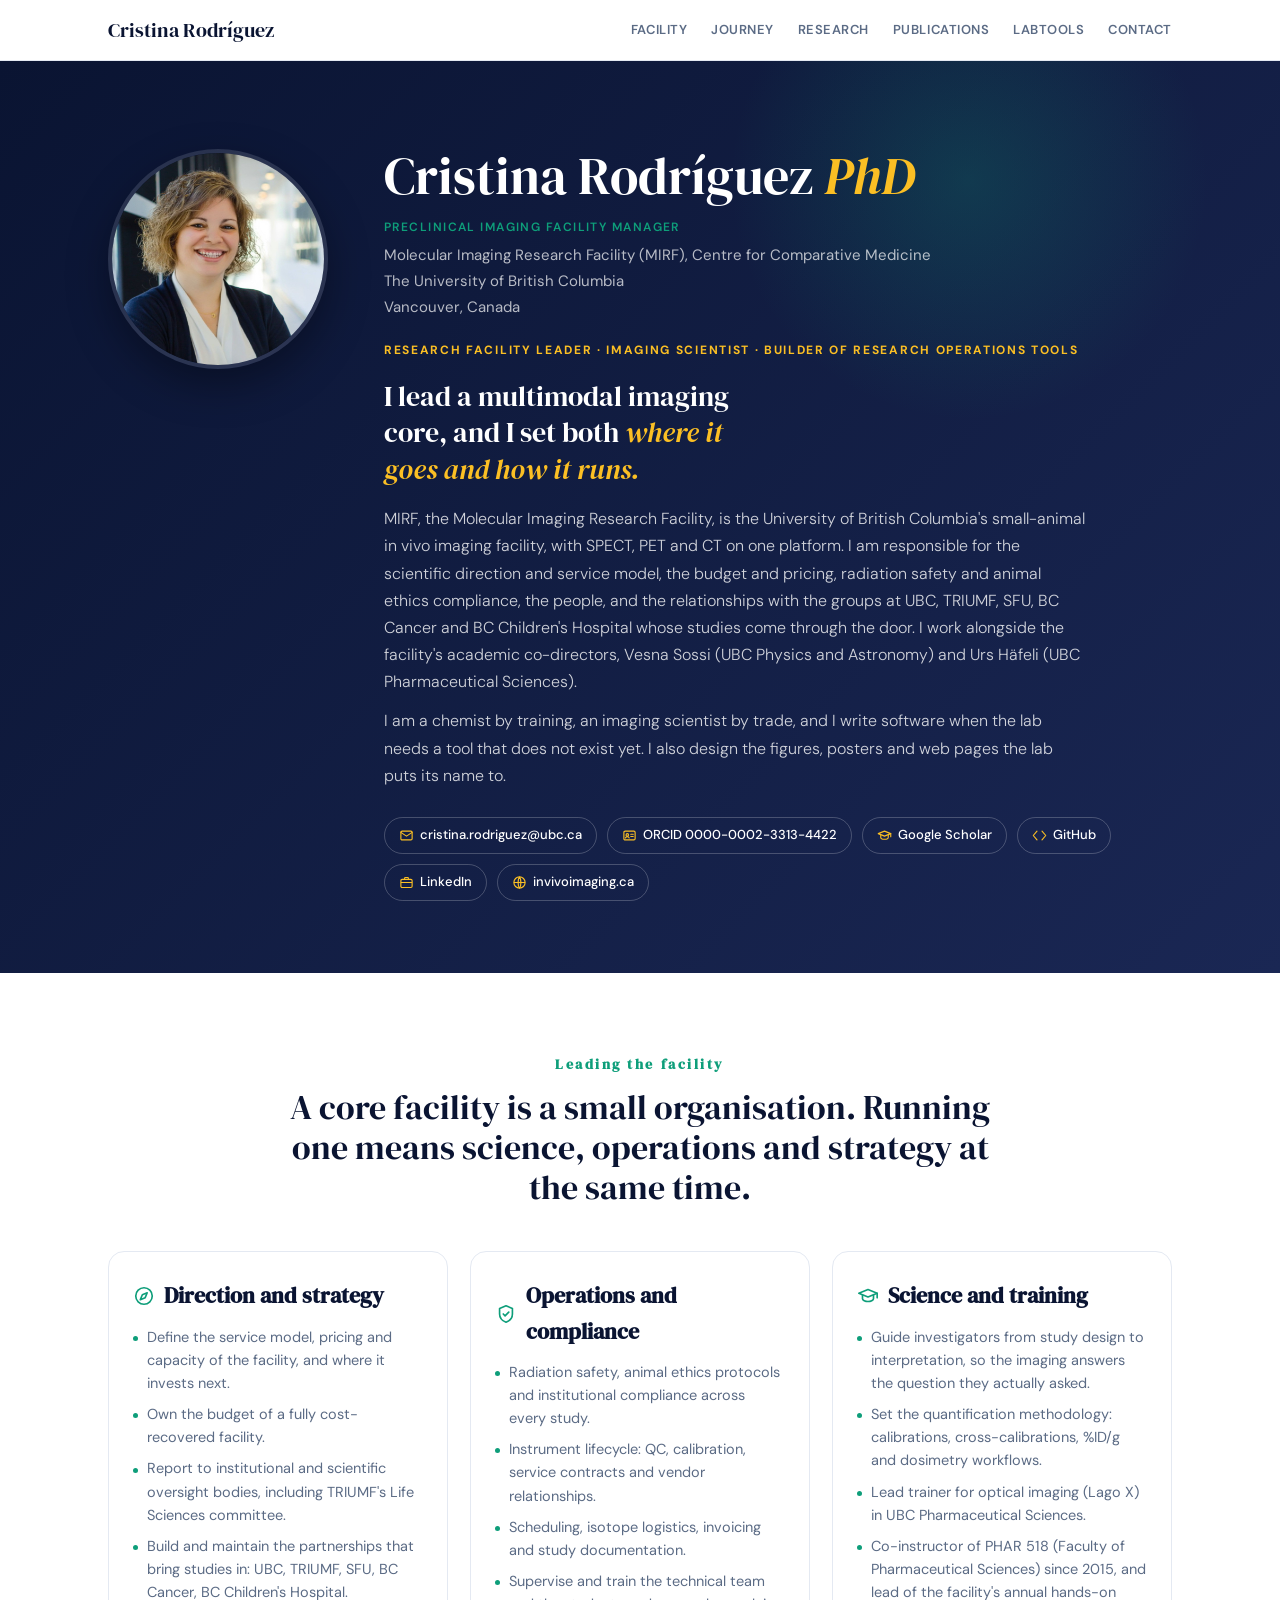
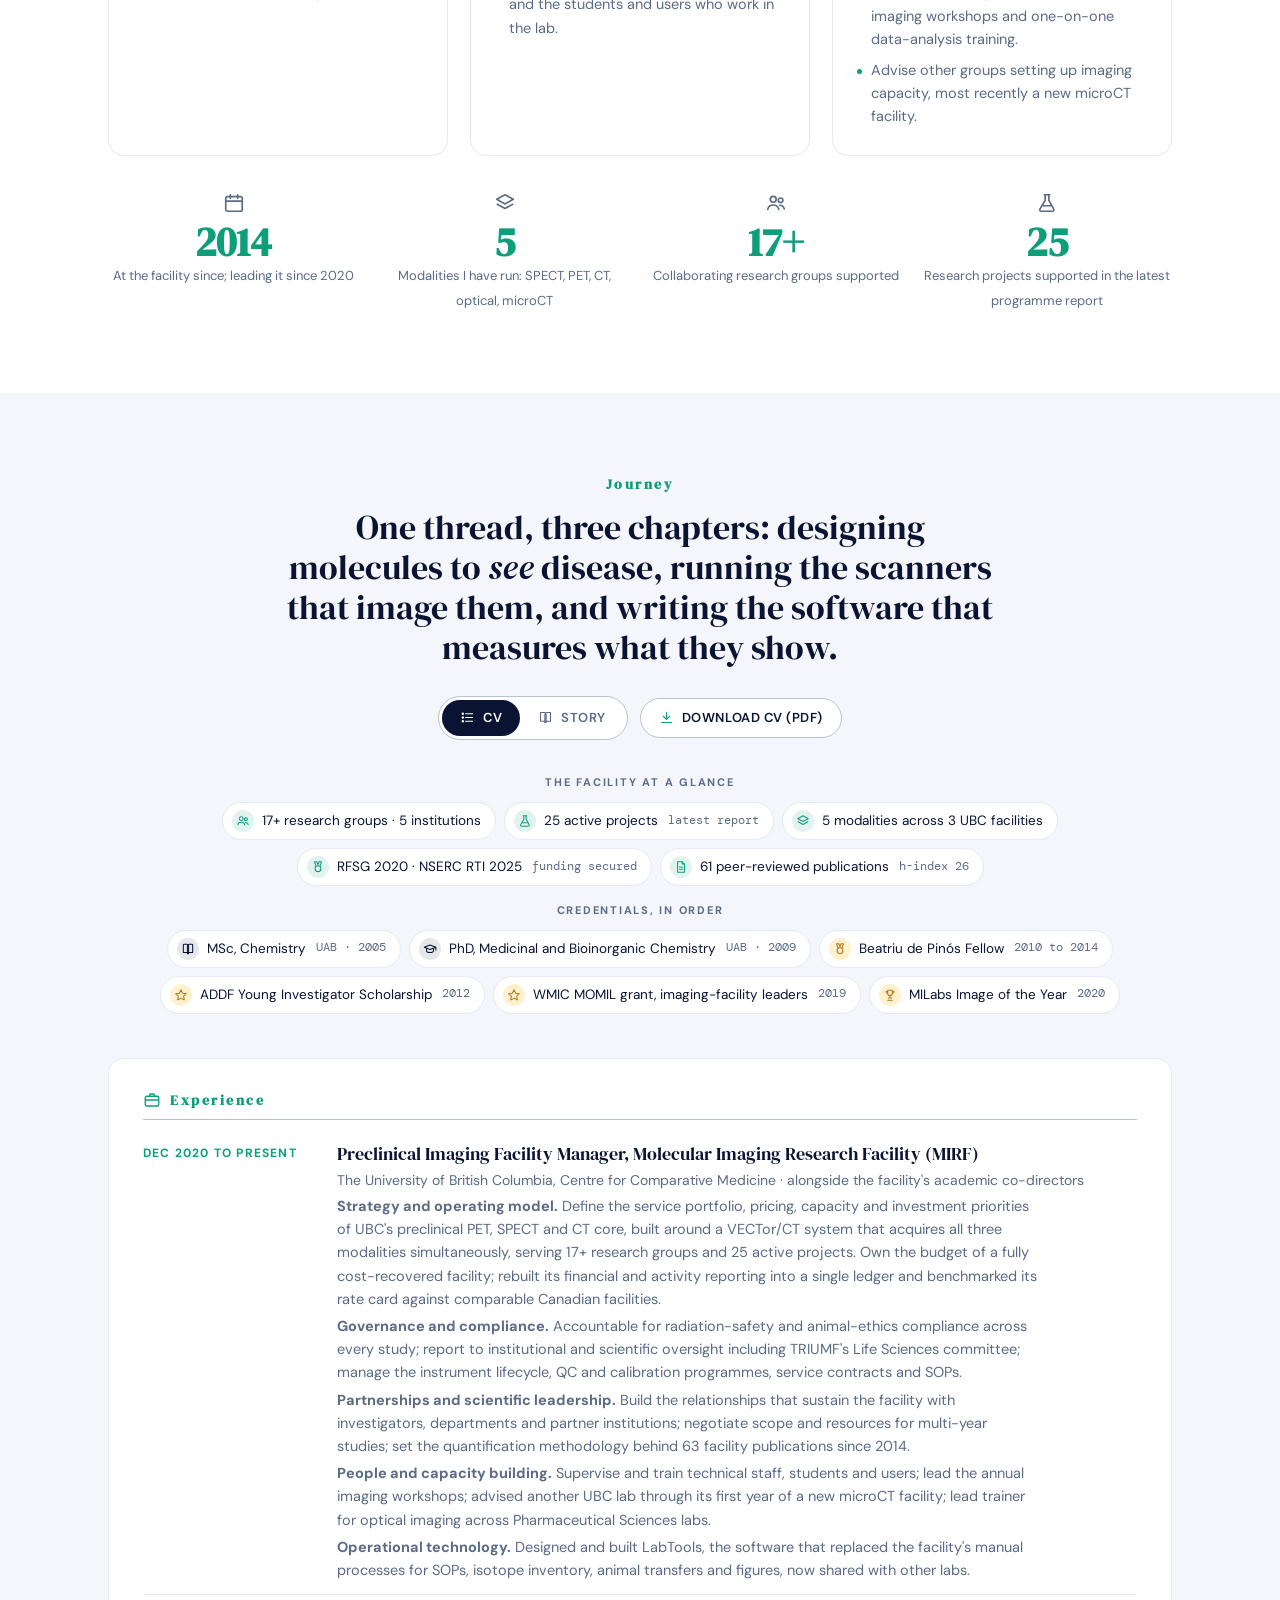
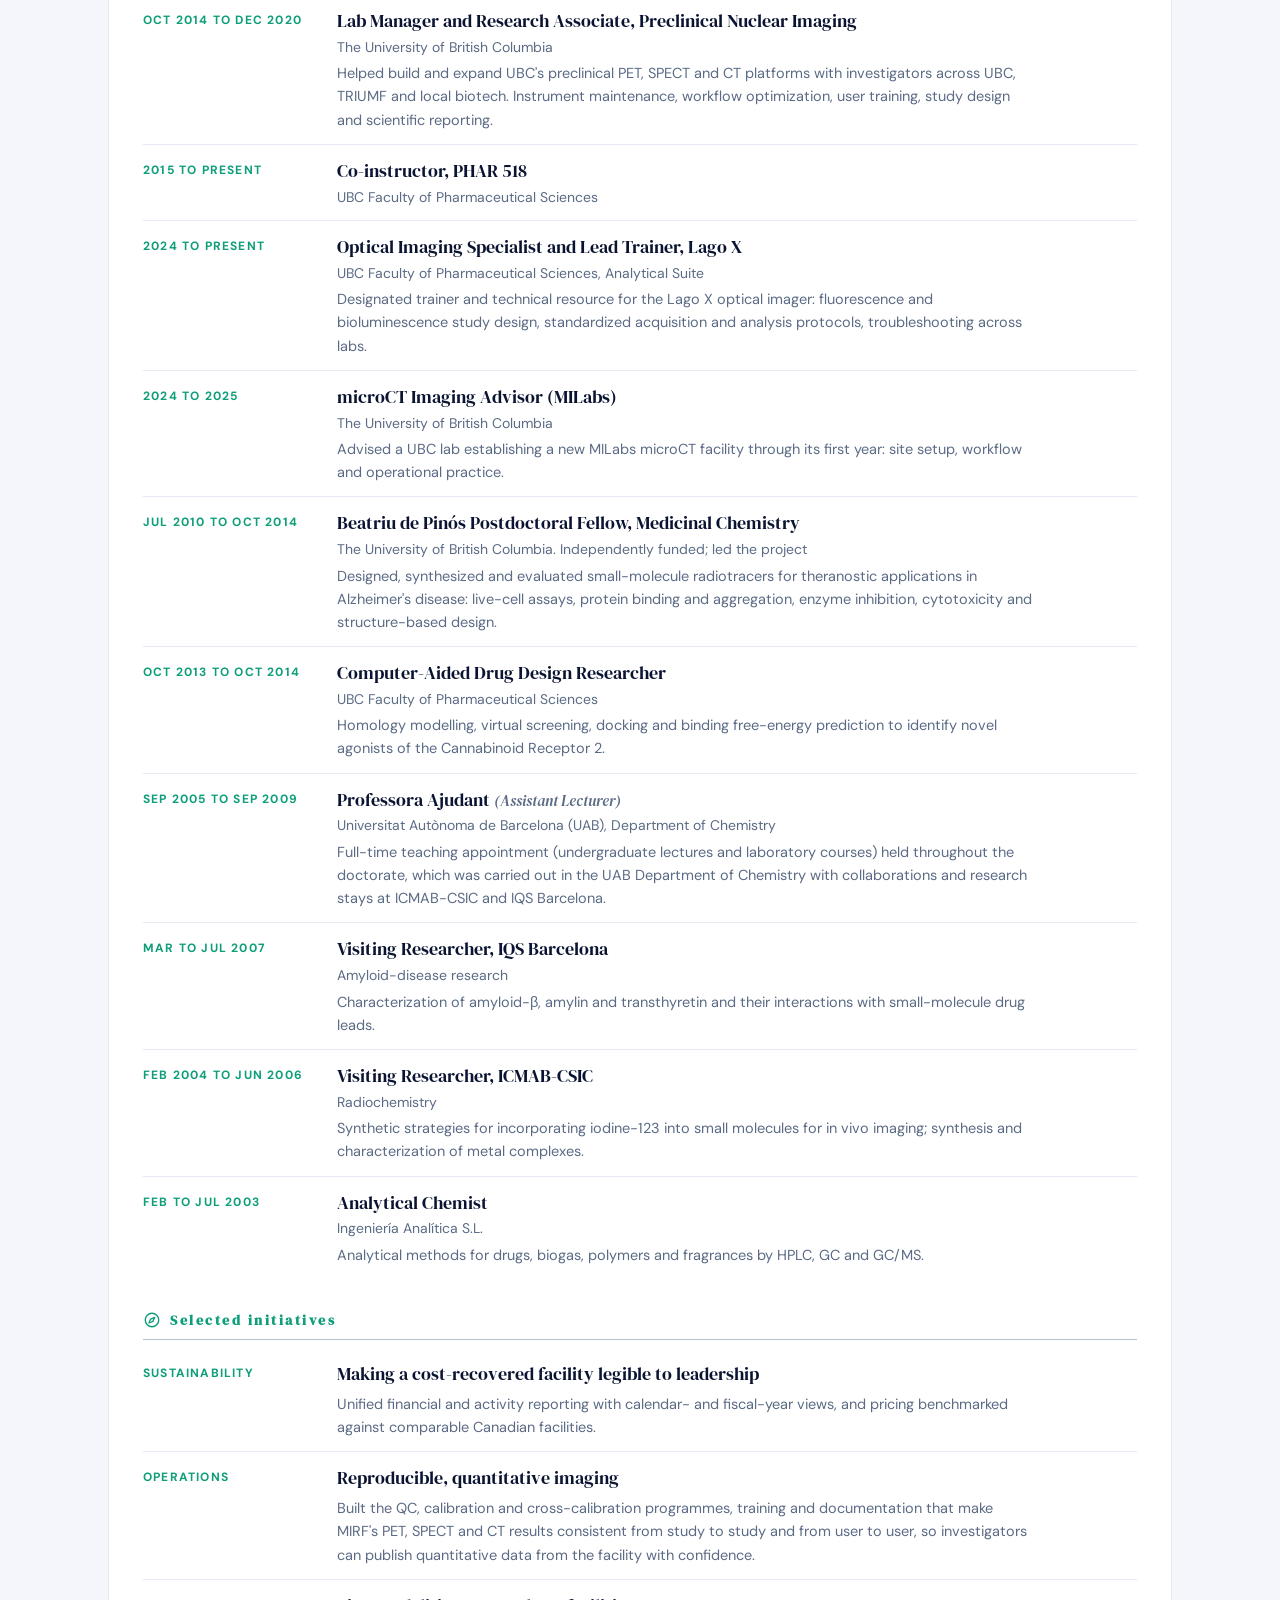
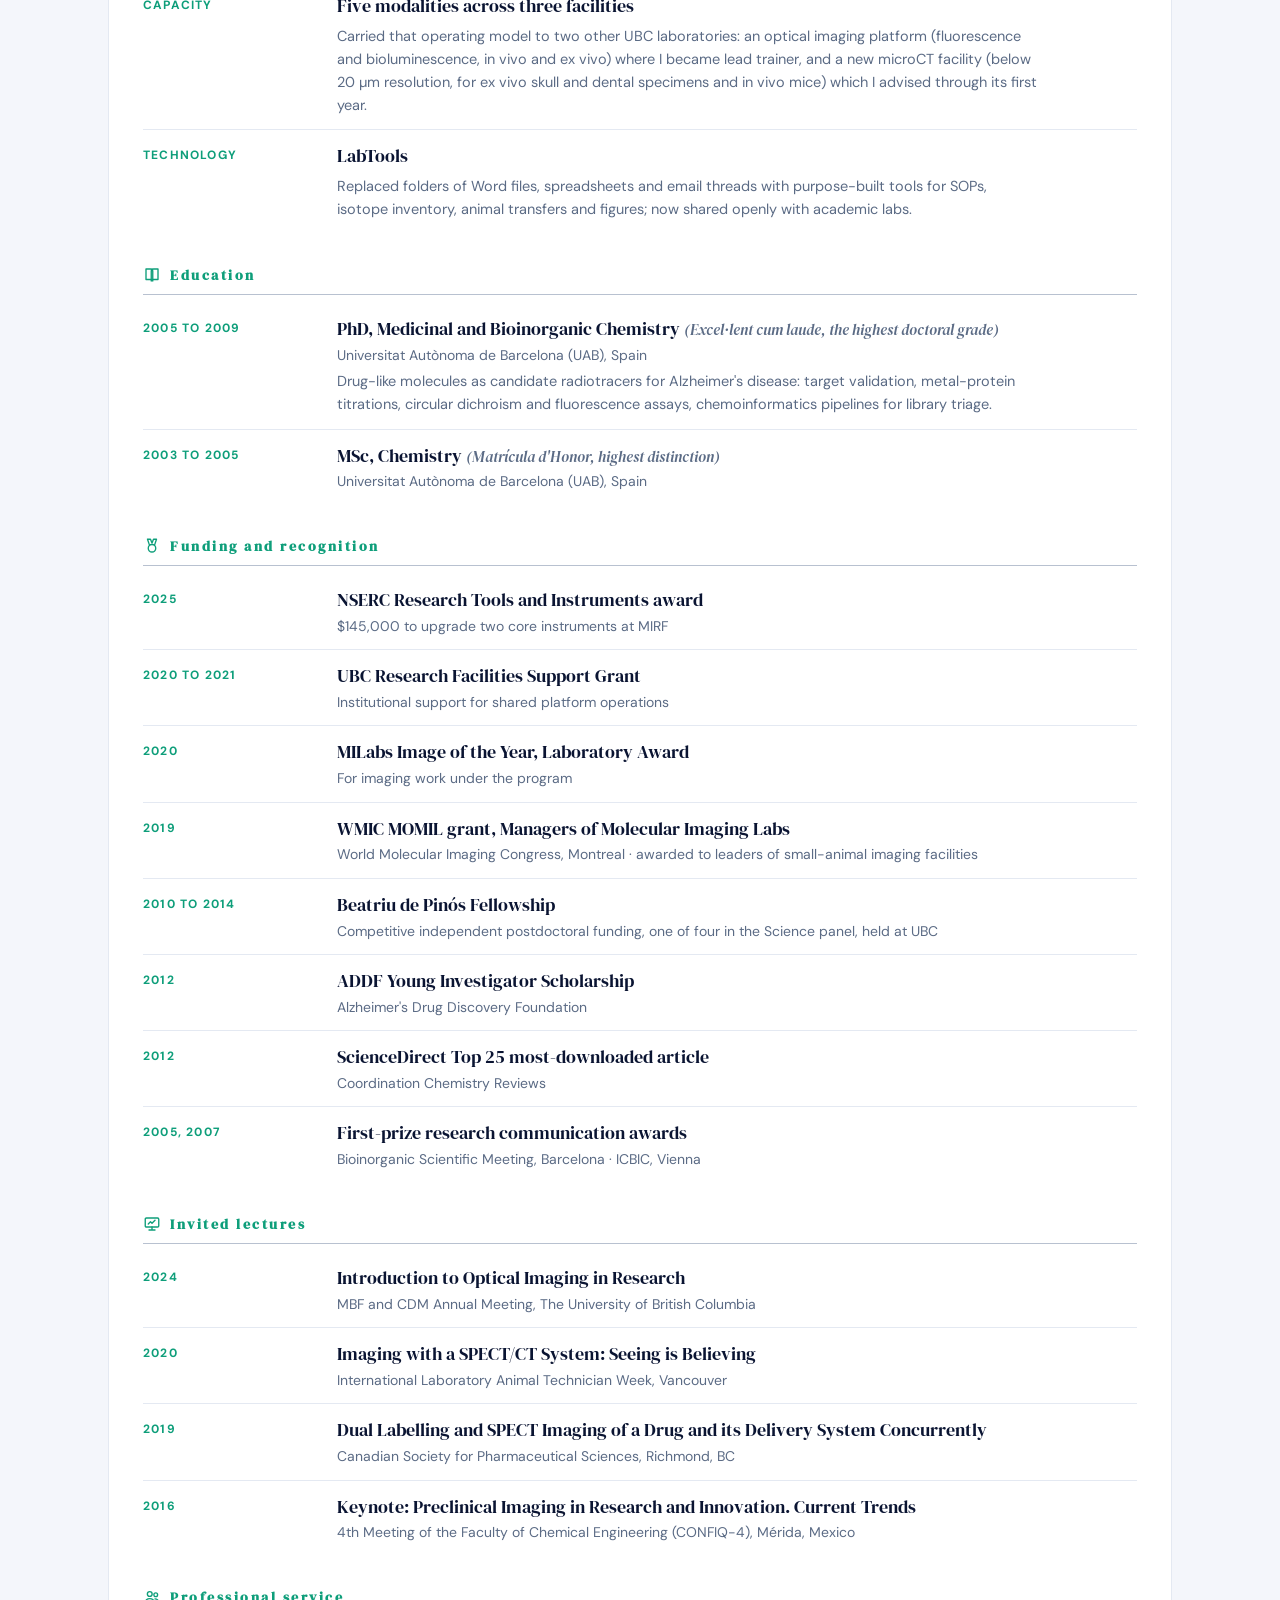
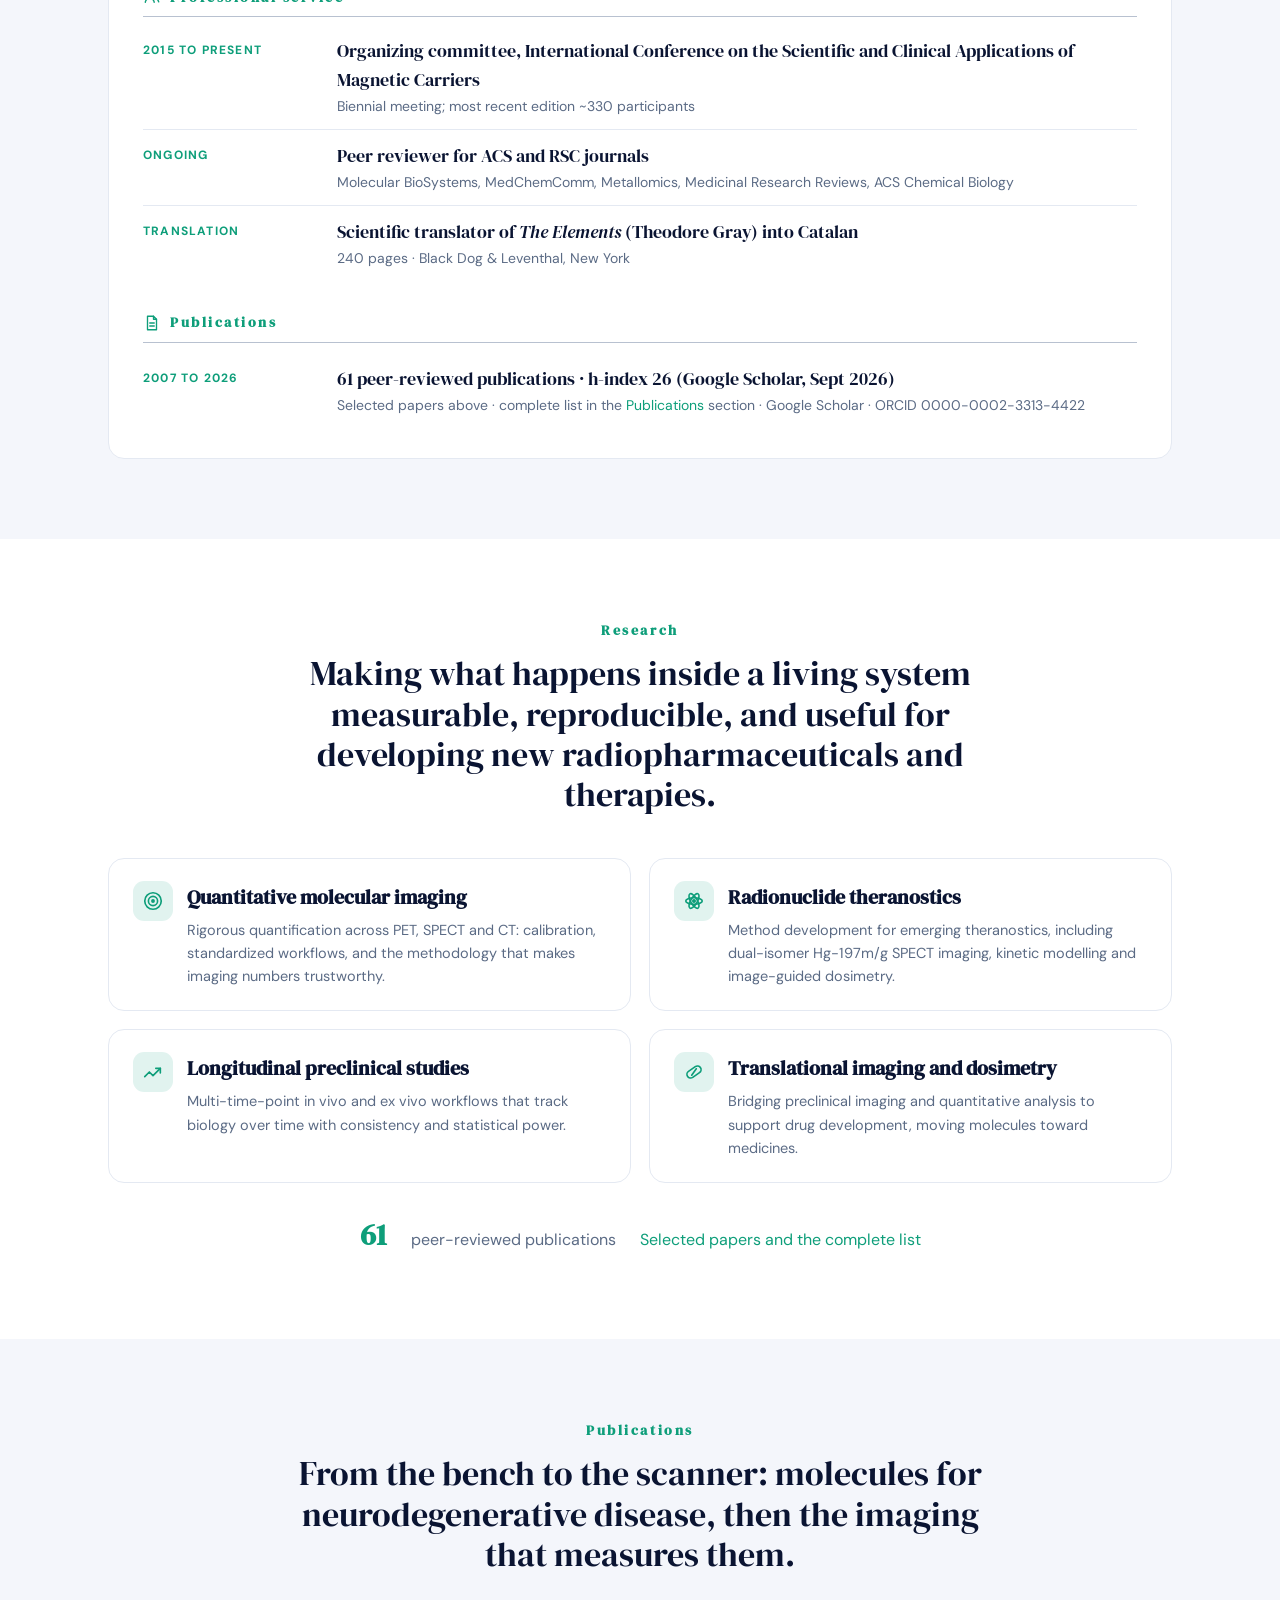
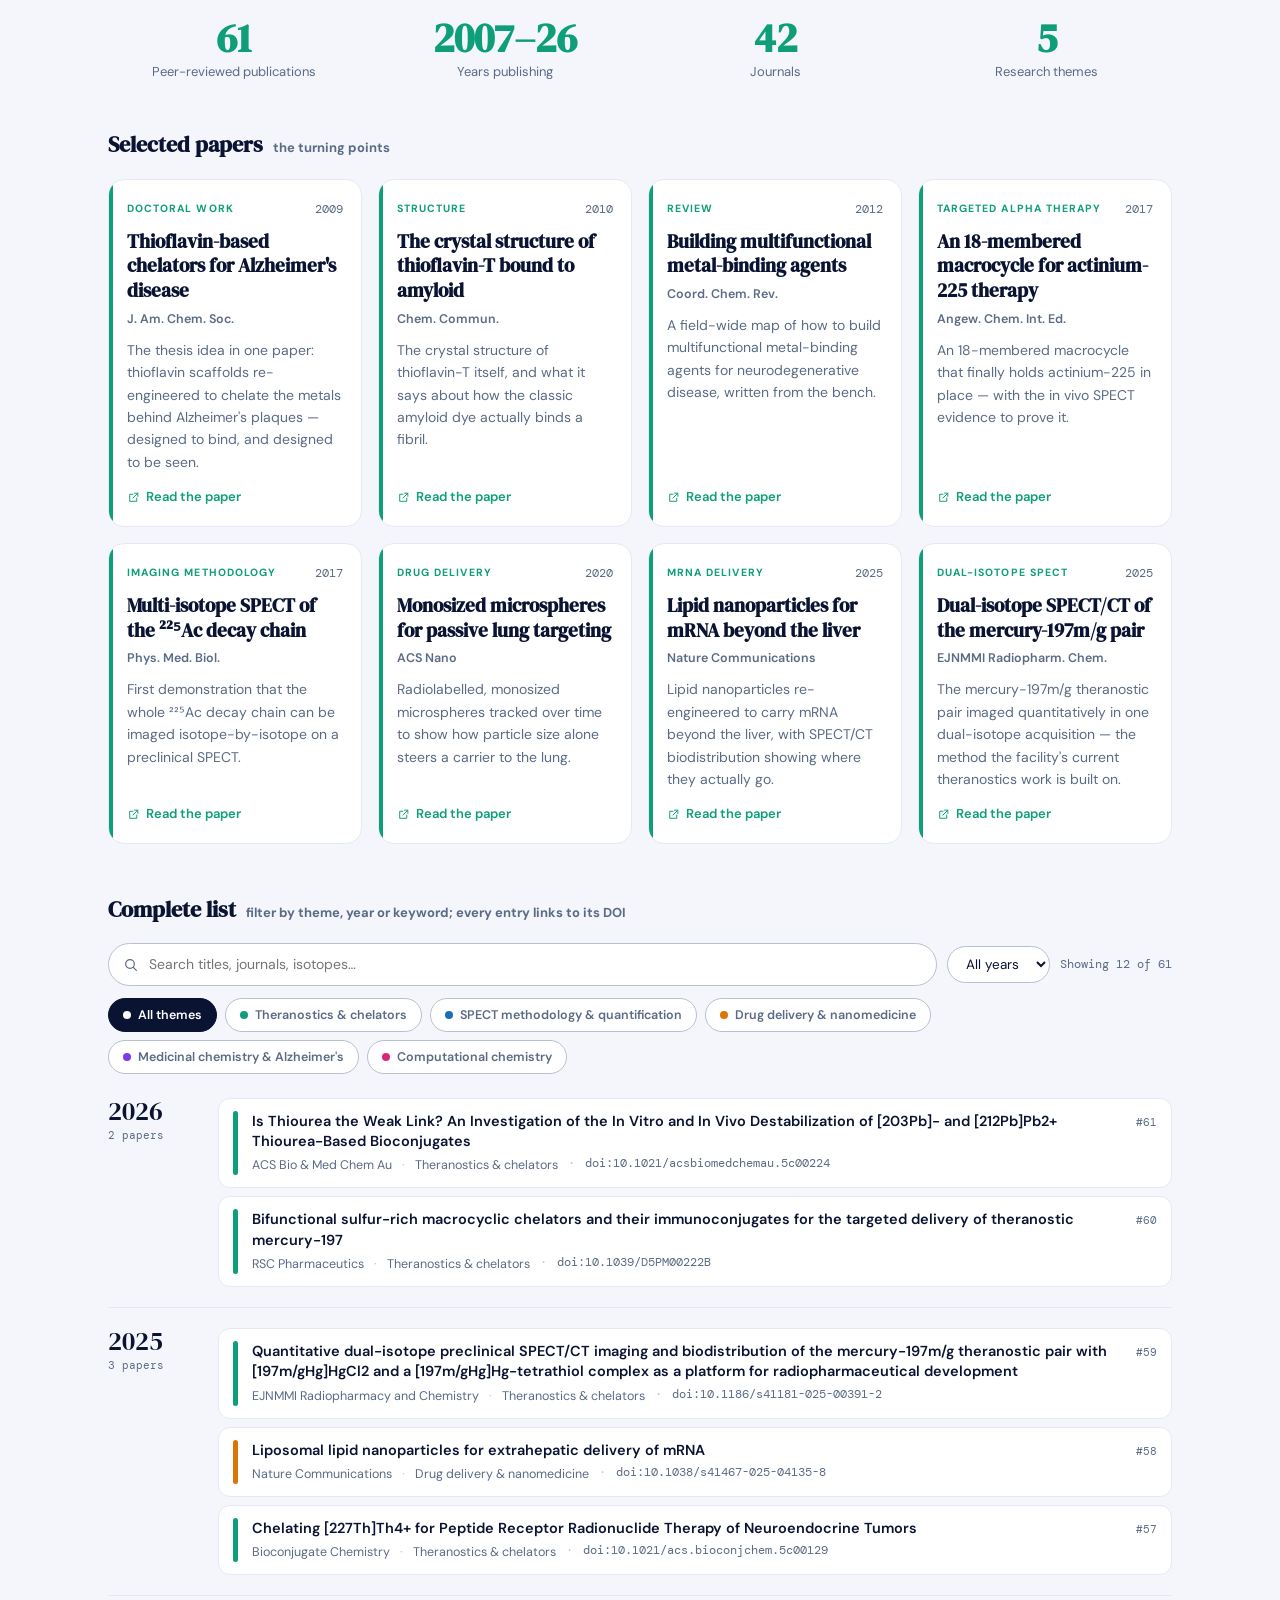
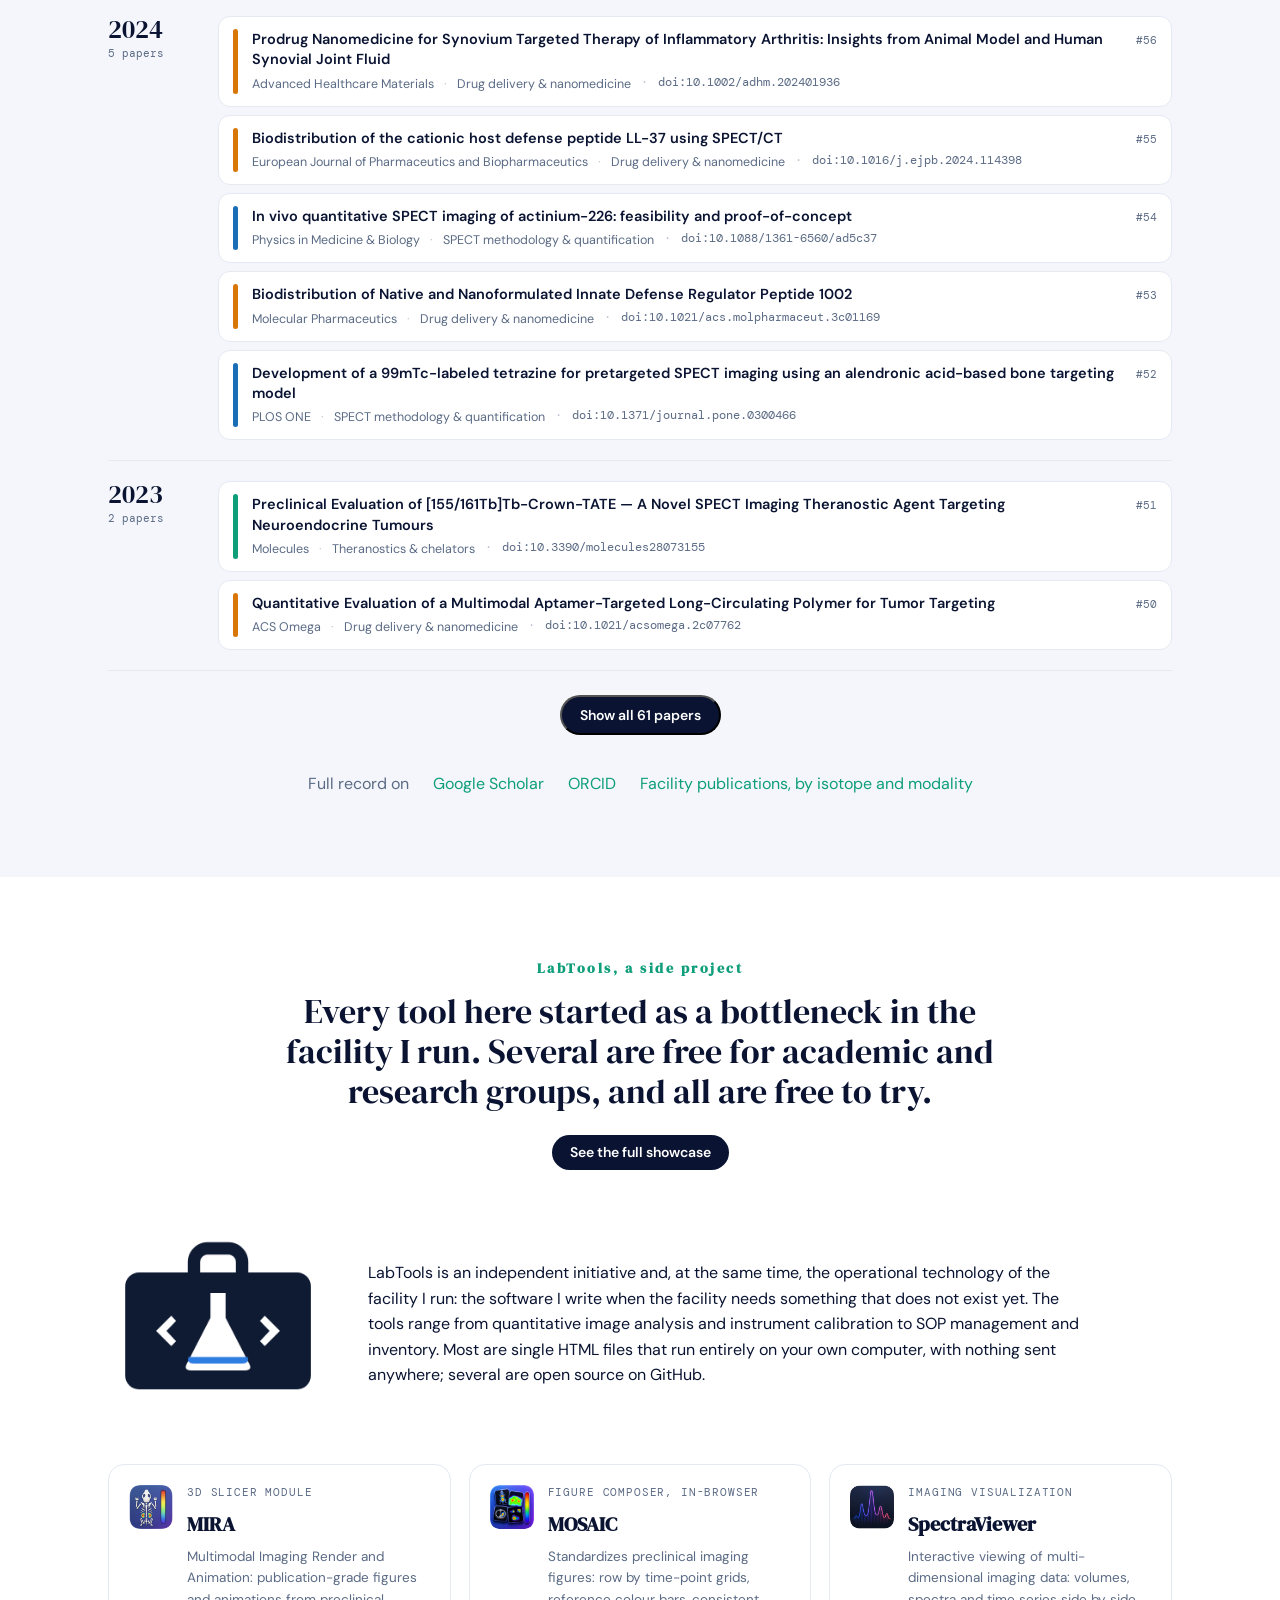
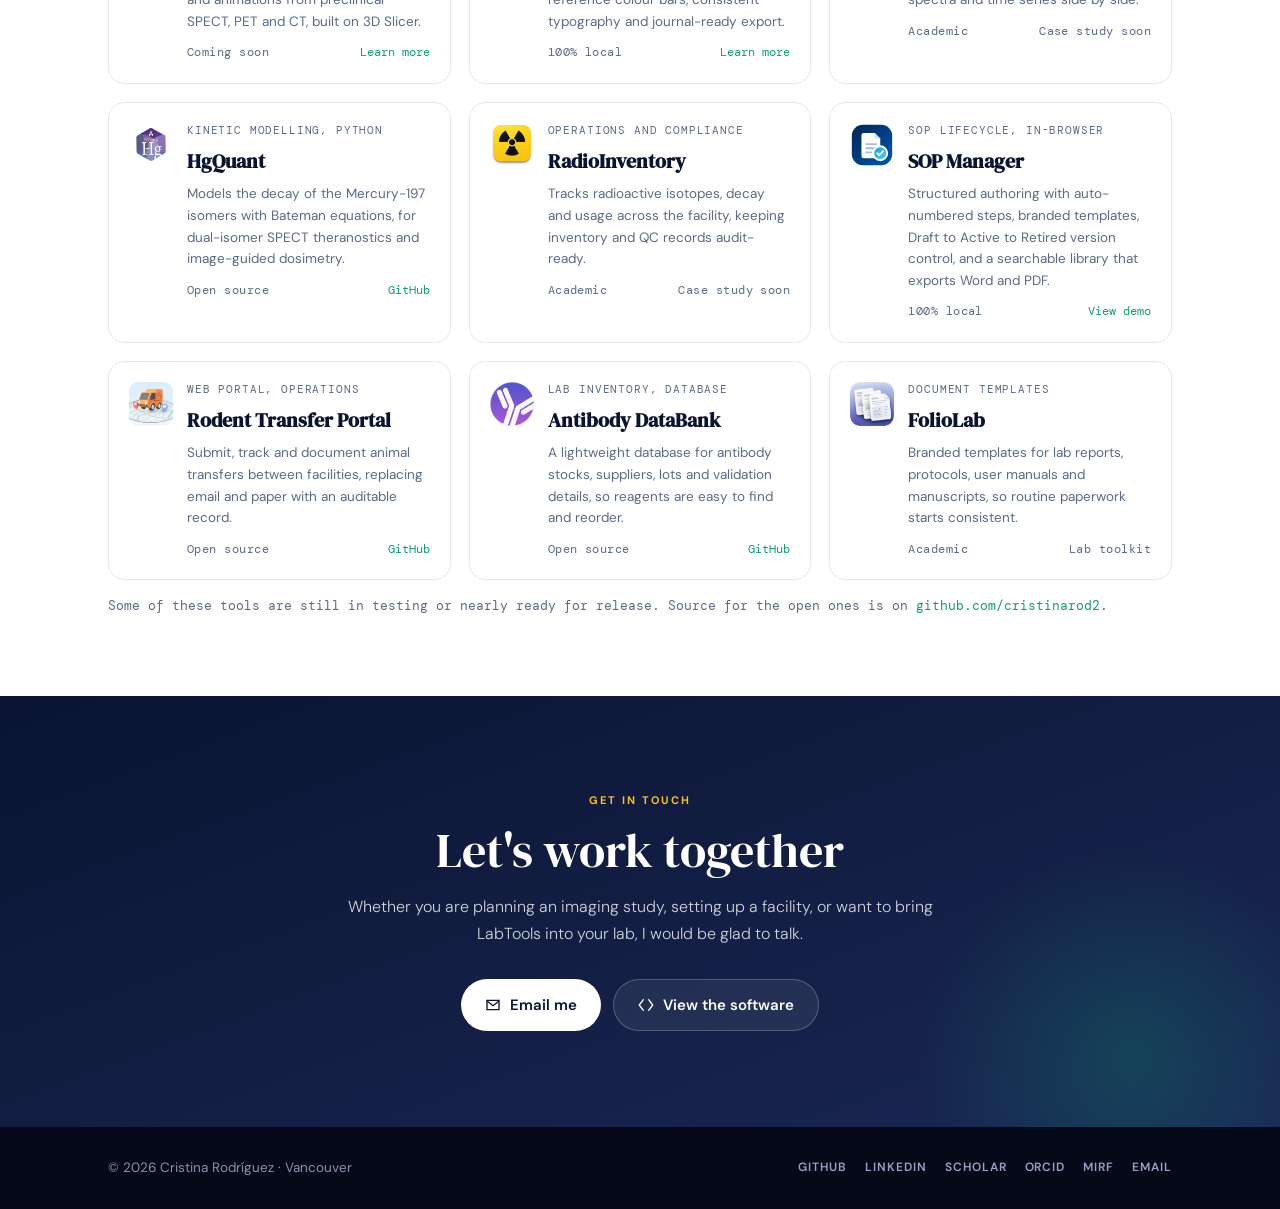
==== commit 55116d66: "Add files via upload" ====
--- a/index.html
+++ b/index.html
@@ -532,7 +532,7 @@
           <div class="ch-meta"><span class="ch-era">2003 to 2009</span><span class="ch-loc"><svg class="ic" aria-hidden="true"><use href="#i-pin"/></svg>Barcelona, Spain</span></div>
           <h3>Foundations: chemistry for seeing disease</h3>
           <p class="ch-story">I trained as a chemist at the Universitat Autònoma de Barcelona: an MSc with the highest distinction, then a PhD in medicinal and bioinorganic chemistry, graded <em>Excel·lent cum laude</em>, while teaching full-time as a Professora Ajudant in the Department of Chemistry. My doctoral work asked a question that has followed me ever since: can we design small molecules that bind the metal ions and amyloid aggregates behind Alzheimer's disease <em>and</em> be seen inside a living body? Answering it meant synthesis, metal-protein titrations, spectroscopy and computational screening, and, through research stays at ICMAB-CSIC and IQS, my first hands-on radiochemistry: labelling molecules with iodine-123 for in vivo imaging.</p>
-          <ul class="ms"><li class="ms-item degree"><svg class="ic" aria-hidden="true"><use href="#i-book"/></svg><div><div class="ms-t">MSc, Chemistry <span class="orig">(Matrícula d'Honor)</span></div><div class="ms-s">Universitat Autònoma de Barcelona · 2003 to 2005</div></div></li><li class="ms-item role"><svg class="ic" aria-hidden="true"><use href="#i-teach"/></svg><div><div class="ms-t">Professora Ajudant <span class="orig">(Assistant Lecturer)</span></div><div class="ms-s">UAB Department of Chemistry · Sep 2003 to Sep 2009</div></div></li><li class="ms-item degree"><svg class="ic" aria-hidden="true"><use href="#i-cap"/></svg><div><div class="ms-t">PhD, Medicinal and Bioinorganic Chemistry <span class="orig">(Excel·lent cum laude)</span></div><div class="ms-s">Universitat Autònoma de Barcelona · 2005 to 2009</div></div></li><li class="ms-item role"><svg class="ic" aria-hidden="true"><use href="#i-atom"/></svg><div><div class="ms-t">Visiting Researcher, radiochemistry</div><div class="ms-s">ICMAB-CSIC · Feb 2004 to Jun 2006</div></div></li><li class="ms-item role"><svg class="ic" aria-hidden="true"><use href="#i-flask"/></svg><div><div class="ms-t">Visiting Researcher, amyloid disease</div><div class="ms-s">IQS Barcelona · Mar to Jul 2007</div></div></li><li class="ms-item paper"><svg class="ic" aria-hidden="true"><use href="#i-doc"/></svg><div><div class="ms-t"><a href="https://doi.org/10.1021/ja806062g" target=_blank rel=noopener>Thioflavin-based chelators for Alzheimer's disease</a></div><div class="ms-s">J. Am. Chem. Soc. · 2009 · the thesis in one paper</div></div></li><li class="ms-item role"><svg class="ic" aria-hidden="true"><use href="#i-lab"/></svg><div><div class="ms-t">Analytical Chemist, industry placement during my degree</div><div class="ms-s">Ingeniería Analítica S.L. · Feb to Jul 2003</div></div></li></ul>
+          <ul class="ms"><li class="ms-item degree"><svg class="ic" aria-hidden="true"><use href="#i-book"/></svg><div><div class="ms-t">MSc, Chemistry <span class="orig">(Matrícula d'Honor)</span></div><div class="ms-s">Universitat Autònoma de Barcelona · 2003 to 2005</div></div></li><li class="ms-item role"><svg class="ic" aria-hidden="true"><use href="#i-teach"/></svg><div><div class="ms-t">Professora Ajudant <span class="orig">(Assistant Lecturer)</span></div><div class="ms-s">UAB Department of Chemistry · Sep 2005 to Sep 2009</div></div></li><li class="ms-item degree"><svg class="ic" aria-hidden="true"><use href="#i-cap"/></svg><div><div class="ms-t">PhD, Medicinal and Bioinorganic Chemistry <span class="orig">(Excel·lent cum laude)</span></div><div class="ms-s">Universitat Autònoma de Barcelona · 2005 to 2009</div></div></li><li class="ms-item role"><svg class="ic" aria-hidden="true"><use href="#i-atom"/></svg><div><div class="ms-t">Visiting Researcher, radiochemistry</div><div class="ms-s">ICMAB-CSIC · Feb 2004 to Jun 2006</div></div></li><li class="ms-item role"><svg class="ic" aria-hidden="true"><use href="#i-flask"/></svg><div><div class="ms-t">Visiting Researcher, amyloid disease</div><div class="ms-s">IQS Barcelona · Mar to Jul 2007</div></div></li><li class="ms-item paper"><svg class="ic" aria-hidden="true"><use href="#i-doc"/></svg><div><div class="ms-t"><a href="https://doi.org/10.1021/ja806062g" target=_blank rel=noopener>Thioflavin-based chelators for Alzheimer's disease</a></div><div class="ms-s">J. Am. Chem. Soc. · 2009 · the thesis in one paper</div></div></li><li class="ms-item role"><svg class="ic" aria-hidden="true"><use href="#i-lab"/></svg><div><div class="ms-t">Analytical Chemist, industry placement during my degree</div><div class="ms-s">Ingeniería Analítica S.L. · Feb to Jul 2003</div></div></li></ul>
           <div class="ch-thread"><svg class="ic" aria-hidden="true"><use href="#i-arrow"/></svg><span>Molecules designed to be seen need scanners to see them, and a lab that can evaluate them in living systems.</span></div>
         </div>
       </article>
@@ -554,7 +554,7 @@
           <div class="ch-meta"><span class="ch-era">2014 to today</span><span class="ch-loc"><svg class="ic" aria-hidden="true"><use href="#i-pin"/></svg>Vancouver, Canada</span></div>
           <h3>Building the facility, then building its tools</h3>
           <p class="ch-story">Since December 2020 I lead the Molecular Imaging Research Facility at the Centre for Comparative Medicine: its scientific direction and service model, its cost-recovered budget, its radiation-safety and animal-ethics compliance, its oversight reporting and the partnerships with UBC, TRIUMF, SFU, BC Cancer and BC Children's Hospital that keep 17+ research groups and 25 active projects coming through the door. I had joined the lab in 2014 as lab manager and research associate and helped build its PET, SPECT and CT platform into a reproducible, quantitative operation, imaging everything from actinium-225 decay chains to inhaled nanoparticles and teaching PHAR 518 from 2015. Later I carried that operating model to two other UBC labs, an optical imaging platform and a new sub-20 µm microCT facility, so my experience now spans five modalities across three facilities. The 2020 MILabs Image of the Year came out of this work. And because the operational bottlenecks were always the same, I built the software to remove them, which became LabTools.</p>
-          <ul class="ms"><li class="ms-item role"><svg class="ic" aria-hidden="true"><use href="#i-briefcase"/></svg><div><div class="ms-t">Lab Manager and Research Associate, Preclinical Nuclear Imaging</div><div class="ms-s">The University of British Columbia · Oct 2014 to Dec 2020</div></div></li><li class="ms-item role"><svg class="ic" aria-hidden="true"><use href="#i-teach"/></svg><div><div class="ms-t">Co-instructor, PHAR 518</div><div class="ms-s">UBC Faculty of Pharmaceutical Sciences · since 2015</div></div></li><li class="ms-item award"><svg class="ic" aria-hidden="true"><use href="#i-star"/></svg><div><div class="ms-t">WMIC MOMIL grant for leaders of imaging facilities</div><div class="ms-s">World Molecular Imaging Congress · 2019</div></div></li><li class="ms-item award"><svg class="ic" aria-hidden="true"><use href="#i-trophy"/></svg><div><div class="ms-t">MILabs Image of the Year, Laboratory Award</div><div class="ms-s">2020</div></div></li><li class="ms-item award"><svg class="ic" aria-hidden="true"><use href="#i-medal"/></svg><div><div class="ms-t">Funding secured for the platform</div><div class="ms-s">UBC Research Facilities Support Grant 2020 · NSERC RTI 2025</div></div></li><li class="ms-item role"><svg class="ic" aria-hidden="true"><use href="#i-compass"/></svg><div><div class="ms-t">Preclinical Imaging Facility Manager, MIRF</div><div class="ms-s">UBC Centre for Comparative Medicine · Dec 2020 to present</div></div></li><li class="ms-item role"><svg class="ic" aria-hidden="true"><use href="#i-layers"/></svg><div><div class="ms-t">Optical Imaging Specialist and Lead Trainer, Lago X</div><div class="ms-s">UBC Faculty of Pharmaceutical Sciences · 2023 to present</div></div></li><li class="ms-item role"><svg class="ic" aria-hidden="true"><use href="#i-people"/></svg><div><div class="ms-t">microCT Imaging Advisor (MILabs)</div><div class="ms-s">The University of British Columbia · 2024 to 2025</div></div></li><li class="ms-item project"><svg class="ic" aria-hidden="true"><use href="#i-code"/></svg><div><div class="ms-t"><a href="#labtools">LabTools, the software side project</a></div><div class="ms-s">MIRA, MOSAIC, SpectraViewer, HgQuant, RadioInventory, SOP Manager and more</div></div></li><li class="ms-item paper"><svg class="ic" aria-hidden="true"><use href="#i-doc"/></svg><div><div class="ms-t"><a href="https://doi.org/10.1088/1361-6560/aa6a99" target=_blank rel=noopener>Multi-isotope SPECT of the ²²⁵Ac decay chain</a></div><div class="ms-s">Phys. Med. Biol. · 2017</div></div></li><li class="ms-item paper"><svg class="ic" aria-hidden="true"><use href="#i-doc"/></svg><div><div class="ms-t"><a href="https://doi.org/10.1186/s41181-025-00391-2" target=_blank rel=noopener>Dual-isotope SPECT/CT of the mercury-197m/g theranostic pair</a></div><div class="ms-s">EJNMMI Radiopharm. Chem. · 2025</div></div></li></ul>
+          <ul class="ms"><li class="ms-item role"><svg class="ic" aria-hidden="true"><use href="#i-briefcase"/></svg><div><div class="ms-t">Lab Manager and Research Associate, Preclinical Nuclear Imaging</div><div class="ms-s">The University of British Columbia · Oct 2014 to Dec 2020</div></div></li><li class="ms-item role"><svg class="ic" aria-hidden="true"><use href="#i-teach"/></svg><div><div class="ms-t">Co-instructor, PHAR 518</div><div class="ms-s">UBC Faculty of Pharmaceutical Sciences · since 2015</div></div></li><li class="ms-item award"><svg class="ic" aria-hidden="true"><use href="#i-star"/></svg><div><div class="ms-t">WMIC MOMIL grant for leaders of imaging facilities</div><div class="ms-s">World Molecular Imaging Congress · 2019</div></div></li><li class="ms-item award"><svg class="ic" aria-hidden="true"><use href="#i-trophy"/></svg><div><div class="ms-t">MILabs Image of the Year, Laboratory Award</div><div class="ms-s">2020</div></div></li><li class="ms-item award"><svg class="ic" aria-hidden="true"><use href="#i-medal"/></svg><div><div class="ms-t">Funding secured for the platform</div><div class="ms-s">UBC Research Facilities Support Grant 2020 · NSERC RTI 2025</div></div></li><li class="ms-item role"><svg class="ic" aria-hidden="true"><use href="#i-compass"/></svg><div><div class="ms-t">Preclinical Imaging Facility Manager, MIRF</div><div class="ms-s">UBC Centre for Comparative Medicine · Dec 2020 to present</div></div></li><li class="ms-item role"><svg class="ic" aria-hidden="true"><use href="#i-layers"/></svg><div><div class="ms-t">Optical Imaging Specialist and Lead Trainer, Lago X</div><div class="ms-s">UBC Faculty of Pharmaceutical Sciences · 2024 to present</div></div></li><li class="ms-item role"><svg class="ic" aria-hidden="true"><use href="#i-people"/></svg><div><div class="ms-t">microCT Imaging Advisor (MILabs)</div><div class="ms-s">The University of British Columbia · 2024 to 2025</div></div></li><li class="ms-item project"><svg class="ic" aria-hidden="true"><use href="#i-code"/></svg><div><div class="ms-t"><a href="#labtools">LabTools, the software side project</a></div><div class="ms-s">MIRA, MOSAIC, SpectraViewer, HgQuant, RadioInventory, SOP Manager and more</div></div></li><li class="ms-item paper"><svg class="ic" aria-hidden="true"><use href="#i-doc"/></svg><div><div class="ms-t"><a href="https://doi.org/10.1088/1361-6560/aa6a99" target=_blank rel=noopener>Multi-isotope SPECT of the ²²⁵Ac decay chain</a></div><div class="ms-s">Phys. Med. Biol. · 2017</div></div></li><li class="ms-item paper"><svg class="ic" aria-hidden="true"><use href="#i-doc"/></svg><div><div class="ms-t"><a href="https://doi.org/10.1186/s41181-025-00391-2" target=_blank rel=noopener>Dual-isotope SPECT/CT of the mercury-197m/g theranostic pair</a></div><div class="ms-s">EJNMMI Radiopharm. Chem. · 2025</div></div></li></ul>
           
         </div>
       </article>
@@ -579,11 +579,11 @@
             <p class="cv-d"><strong>Operational technology.</strong> Designed and built LabTools, the software that replaced the facility's manual processes for SOPs, isotope inventory, animal transfers and figures, now shared with other labs.</p></div></div>
           <div class="cv-row"><div class="cv-date">Oct 2014 to Dec 2020</div><div><div class="cv-t">Lab Manager and Research Associate, Preclinical Nuclear Imaging</div><div class="cv-o">The University of British Columbia</div><p class="cv-d">Helped build and expand UBC's preclinical PET, SPECT and CT platforms with investigators across UBC, TRIUMF and local biotech. Instrument maintenance, workflow optimization, user training, study design and scientific reporting.</p></div></div>
           <div class="cv-row"><div class="cv-date">2015 to present</div><div><div class="cv-t">Co-instructor, PHAR 518</div><div class="cv-o">UBC Faculty of Pharmaceutical Sciences</div></div></div>
-          <div class="cv-row"><div class="cv-date">2023 to present</div><div><div class="cv-t">Optical Imaging Specialist and Lead Trainer, Lago X</div><div class="cv-o">UBC Faculty of Pharmaceutical Sciences, Analytical Suite</div><p class="cv-d">Designated trainer and technical resource for the Lago X optical imager: fluorescence and bioluminescence study design, standardized acquisition and analysis protocols, troubleshooting across labs.</p></div></div>
+          <div class="cv-row"><div class="cv-date">2024 to present</div><div><div class="cv-t">Optical Imaging Specialist and Lead Trainer, Lago X</div><div class="cv-o">UBC Faculty of Pharmaceutical Sciences, Analytical Suite</div><p class="cv-d">Designated trainer and technical resource for the Lago X optical imager: fluorescence and bioluminescence study design, standardized acquisition and analysis protocols, troubleshooting across labs.</p></div></div>
           <div class="cv-row"><div class="cv-date">2024 to 2025</div><div><div class="cv-t">microCT Imaging Advisor (MILabs)</div><div class="cv-o">The University of British Columbia</div><p class="cv-d">Advised a UBC lab establishing a new MILabs microCT facility through its first year: site setup, workflow and operational practice.</p></div></div>
           <div class="cv-row"><div class="cv-date">Jul 2010 to Oct 2014</div><div><div class="cv-t">Beatriu de Pinós Postdoctoral Fellow, Medicinal Chemistry</div><div class="cv-o">The University of British Columbia. Independently funded; led the project</div><p class="cv-d">Designed, synthesized and evaluated small-molecule radiotracers for theranostic applications in Alzheimer's disease: live-cell assays, protein binding and aggregation, enzyme inhibition, cytotoxicity and structure-based design.</p></div></div>
           <div class="cv-row"><div class="cv-date">Oct 2013 to Oct 2014</div><div><div class="cv-t">Computer-Aided Drug Design Researcher</div><div class="cv-o">UBC Faculty of Pharmaceutical Sciences</div><p class="cv-d">Homology modelling, virtual screening, docking and binding free-energy prediction to identify novel agonists of the Cannabinoid Receptor 2.</p></div></div>
-          <div class="cv-row"><div class="cv-date">Sep 2003 to Sep 2009</div><div><div class="cv-t">Professora Ajudant <span class="orig">(Assistant Lecturer)</span></div><div class="cv-o">Universitat Autònoma de Barcelona (UAB), Department of Chemistry</div><p class="cv-d">Full-time teaching appointment (undergraduate lectures and laboratory courses) held throughout the doctorate, which was carried out in the UAB Department of Chemistry with collaborations and research stays at ICMAB-CSIC and IQS Barcelona.</p></div></div>
+          <div class="cv-row"><div class="cv-date">Sep 2005 to Sep 2009</div><div><div class="cv-t">Professora Ajudant <span class="orig">(Assistant Lecturer)</span></div><div class="cv-o">Universitat Autònoma de Barcelona (UAB), Department of Chemistry</div><p class="cv-d">Full-time teaching appointment (undergraduate lectures and laboratory courses) held throughout the doctorate, which was carried out in the UAB Department of Chemistry with collaborations and research stays at ICMAB-CSIC and IQS Barcelona.</p></div></div>
           <div class="cv-row"><div class="cv-date">Mar to Jul 2007</div><div><div class="cv-t">Visiting Researcher, IQS Barcelona</div><div class="cv-o">Amyloid-disease research</div><p class="cv-d">Characterization of amyloid-β, amylin and transthyretin and their interactions with small-molecule drug leads.</p></div></div>
           <div class="cv-row"><div class="cv-date">Feb 2004 to Jun 2006</div><div><div class="cv-t">Visiting Researcher, ICMAB-CSIC</div><div class="cv-o">Radiochemistry</div><p class="cv-d">Synthetic strategies for incorporating iodine-123 into small molecules for in vivo imaging; synthesis and characterization of metal complexes.</p></div></div>
           <div class="cv-row"><div class="cv-date">Feb to Jul 2003</div><div><div class="cv-t">Analytical Chemist</div><div class="cv-o">Ingeniería Analítica S.L.</div><p class="cv-d">Analytical methods for drugs, biogas, polymers and fragrances by HPLC, GC and GC/MS.</p></div></div>
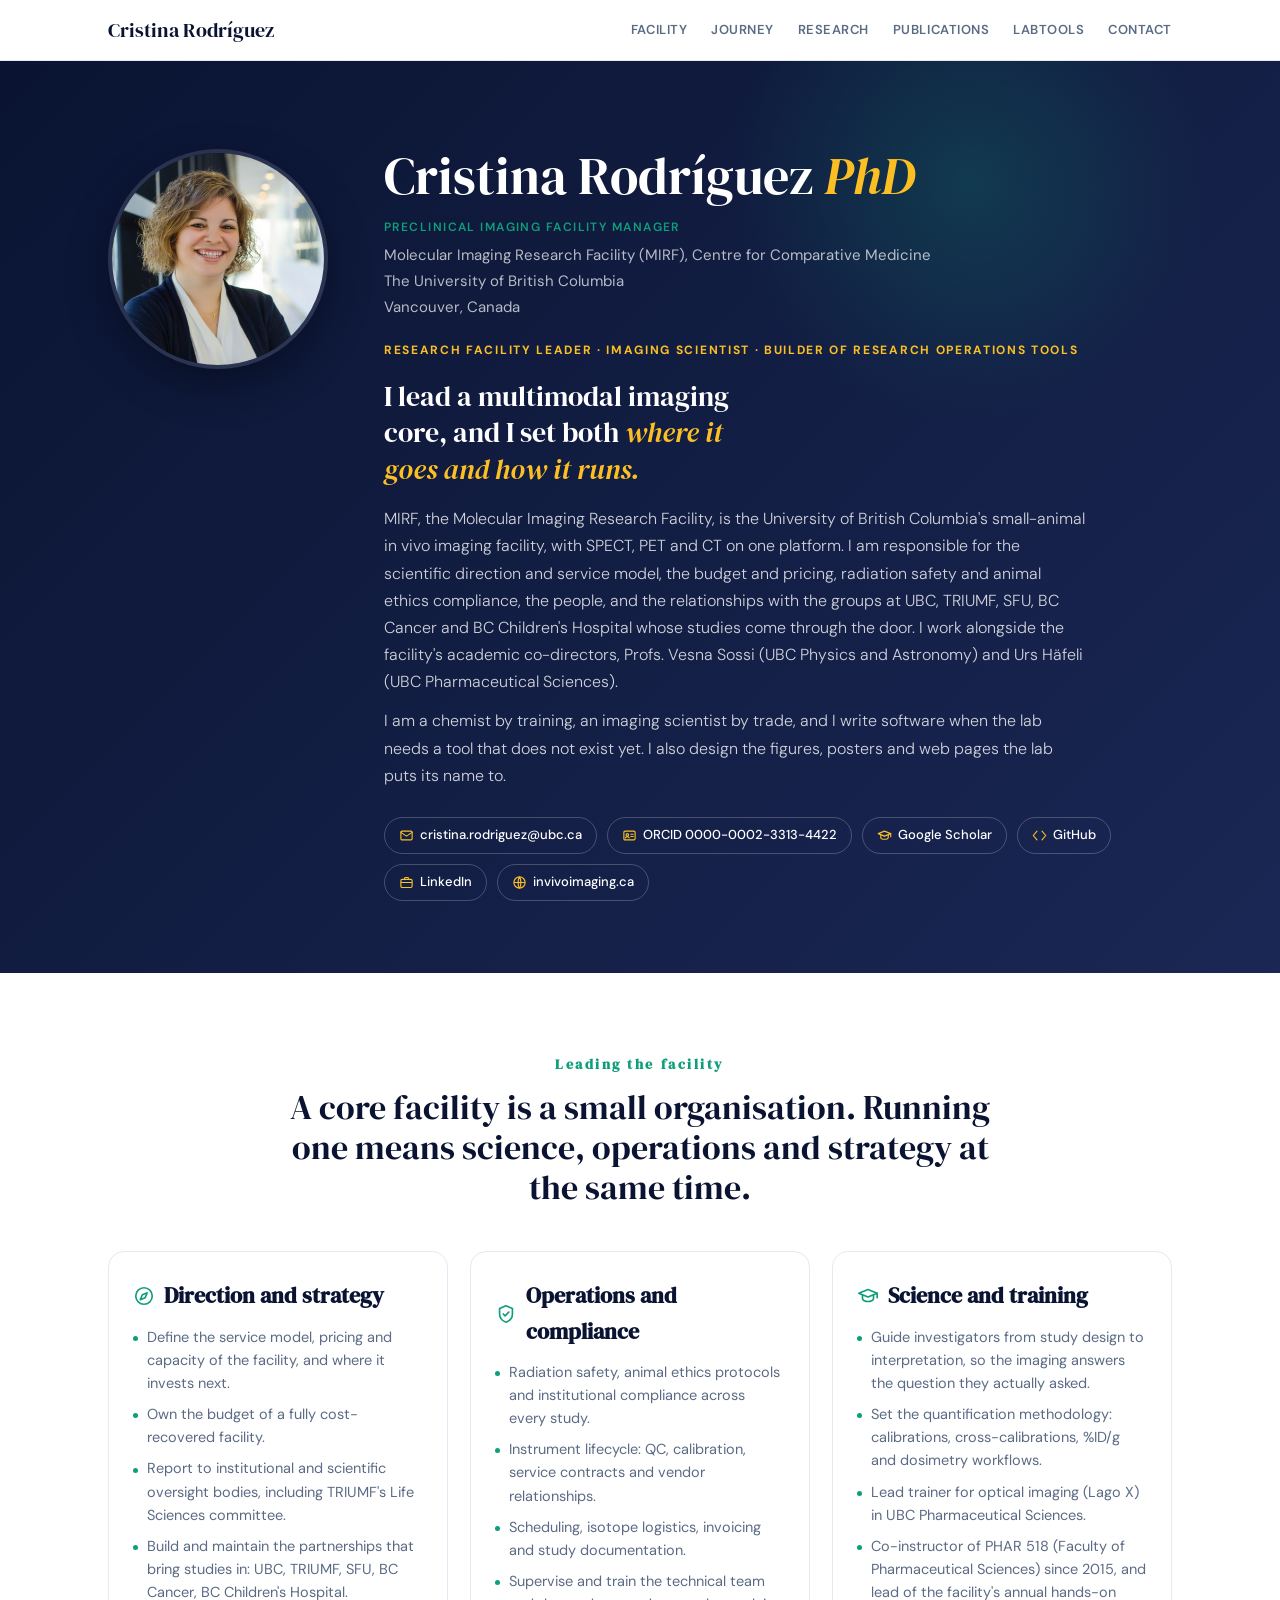
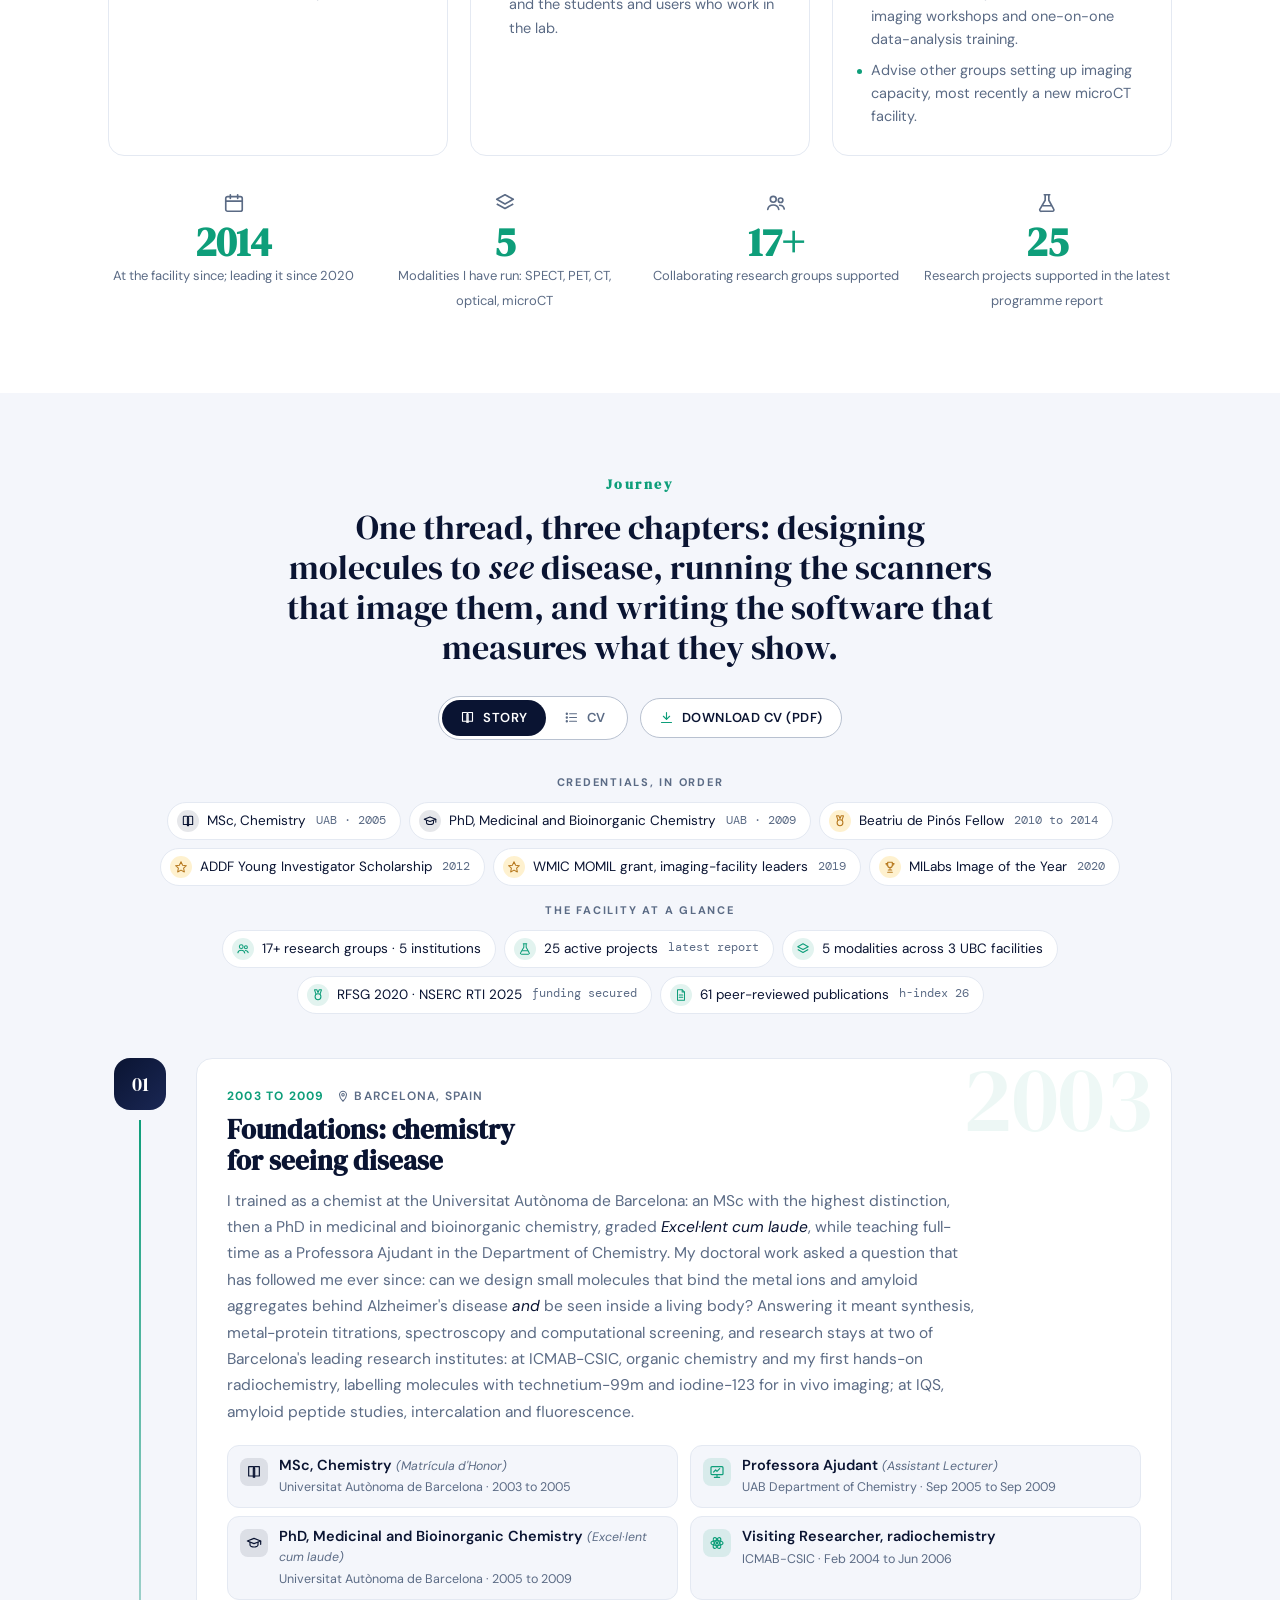
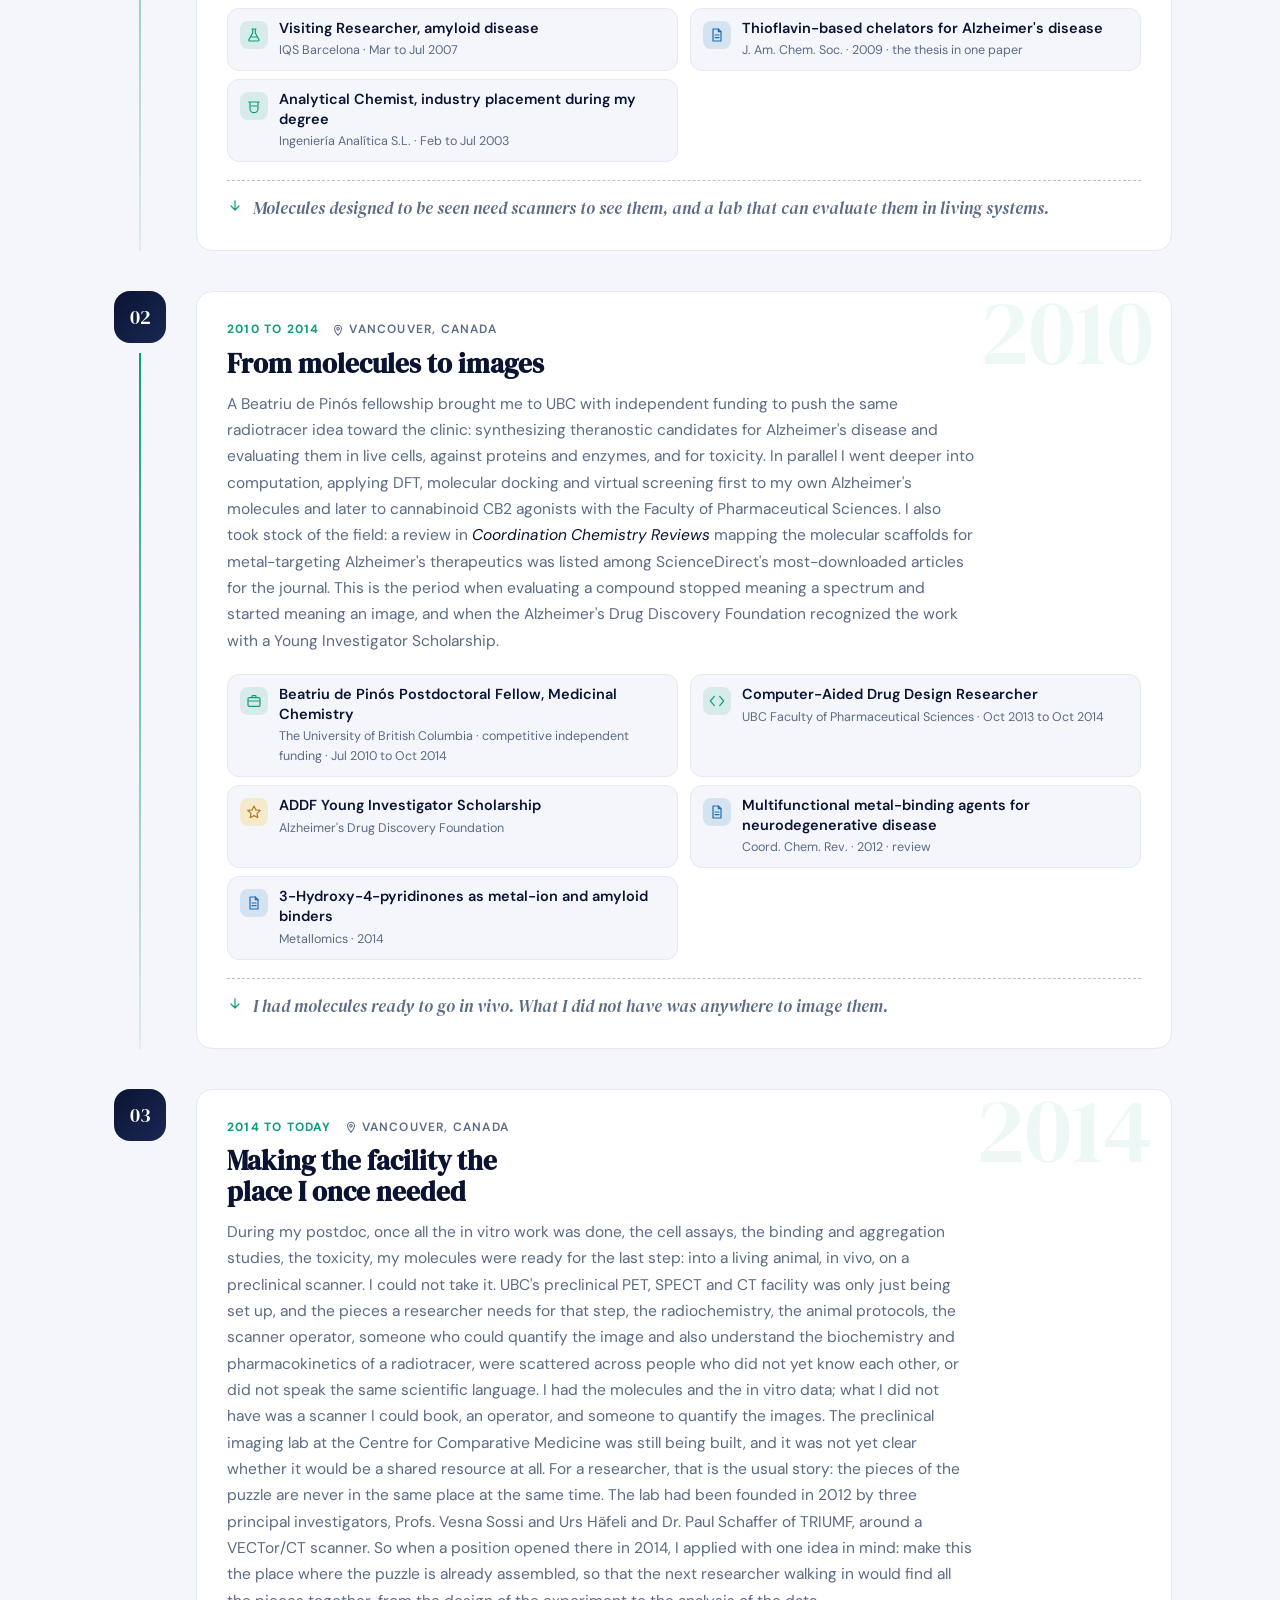
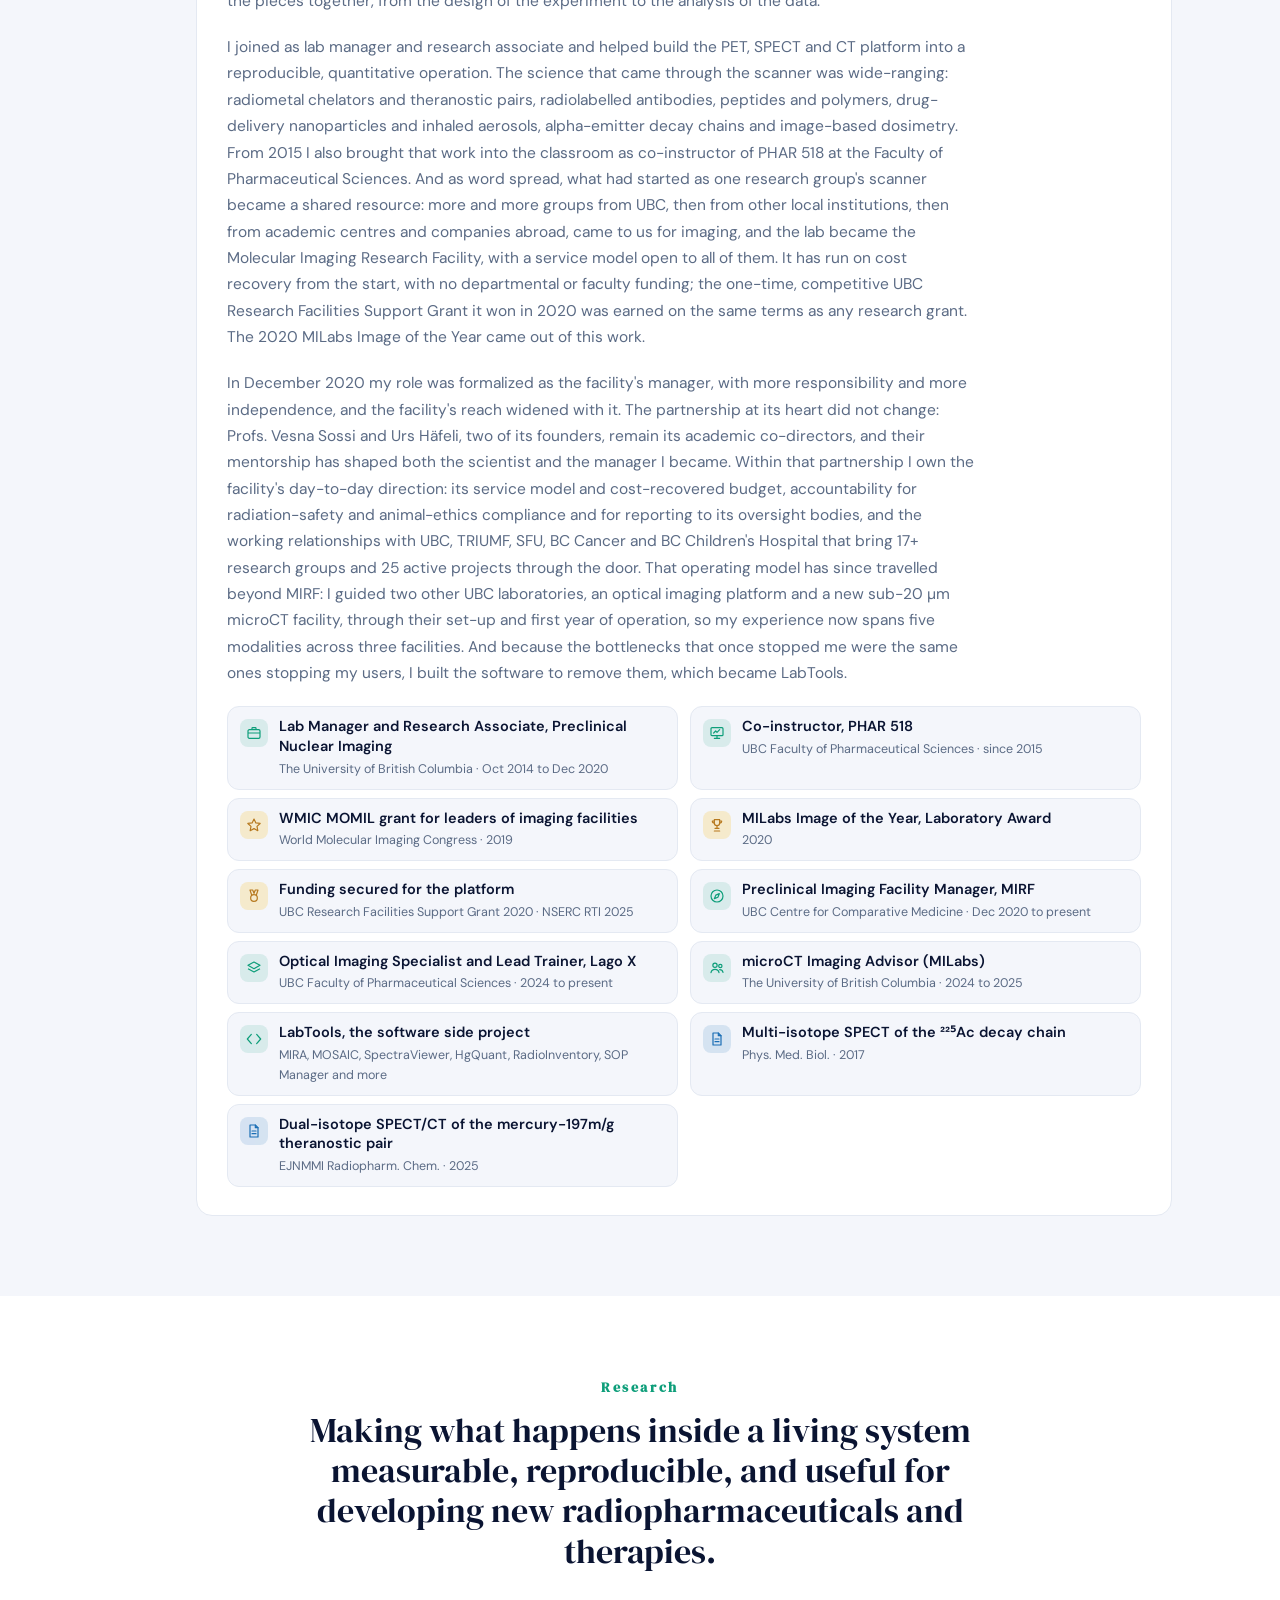
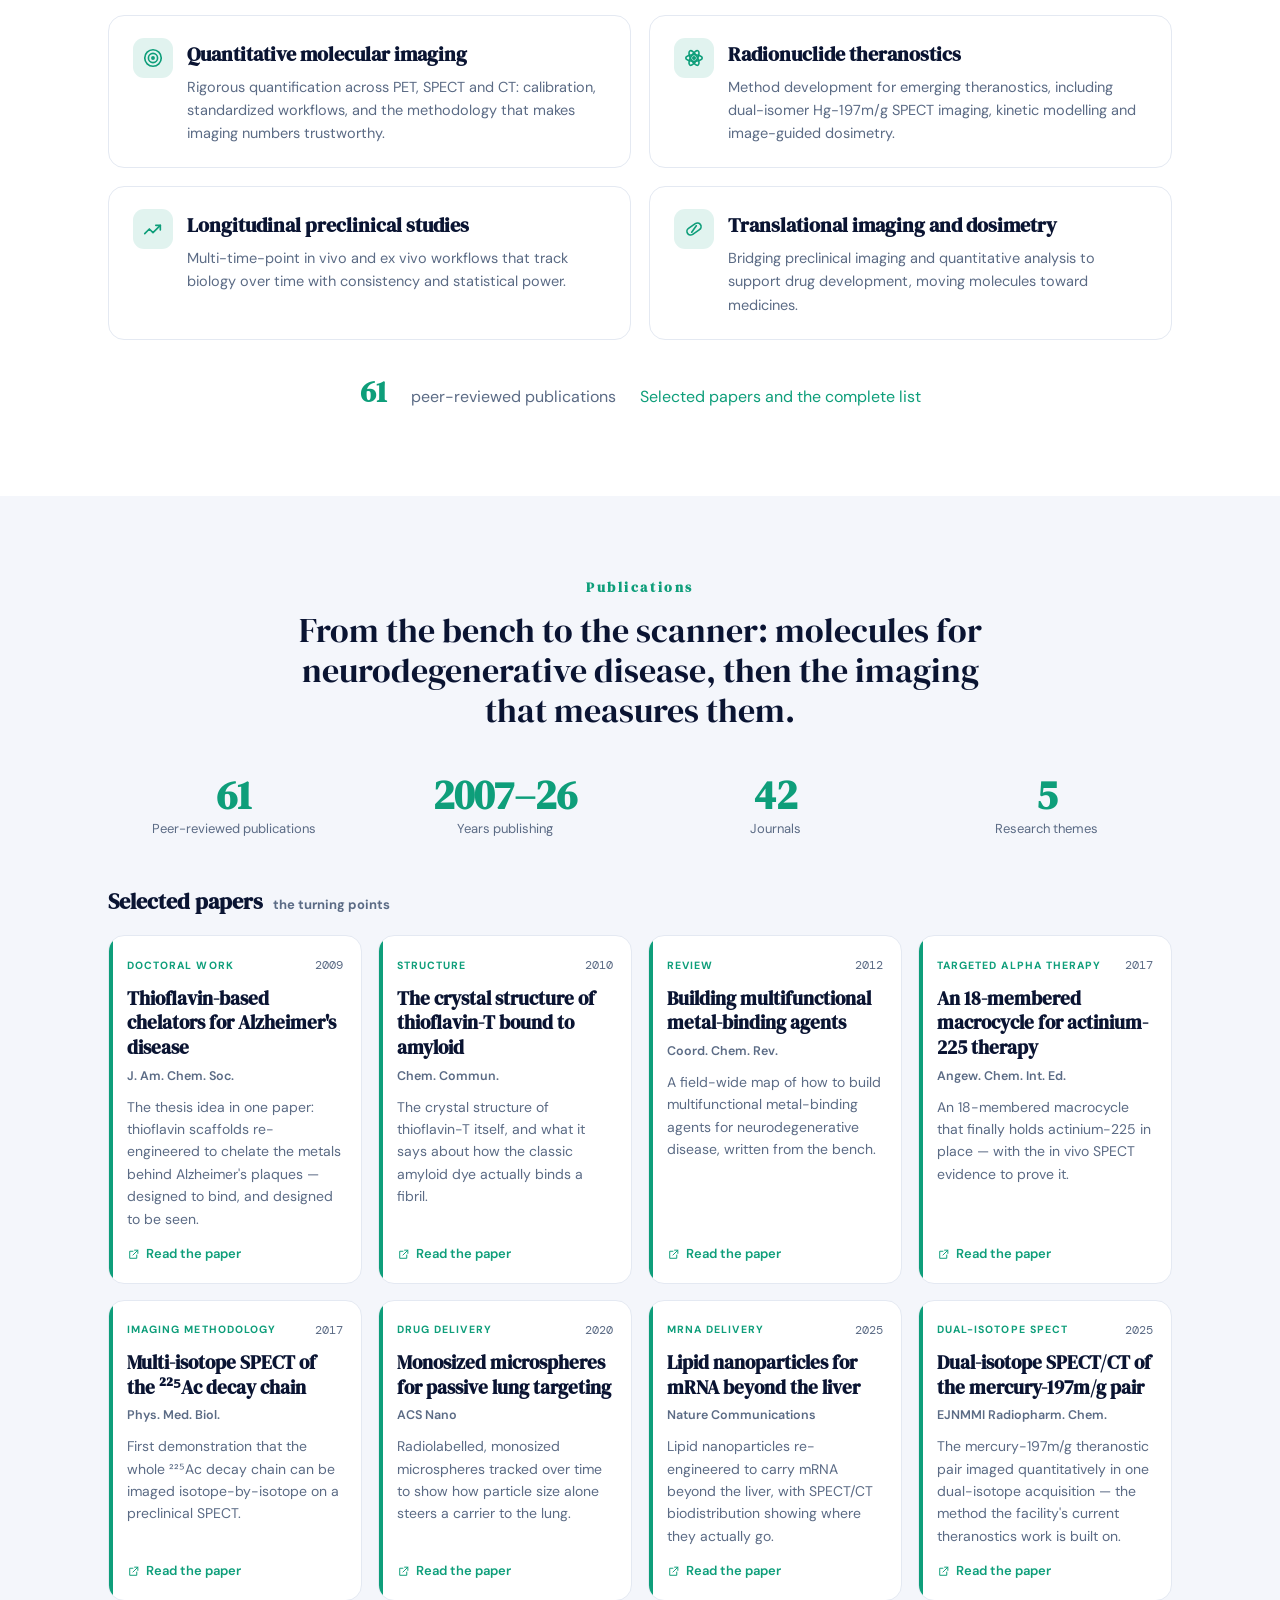
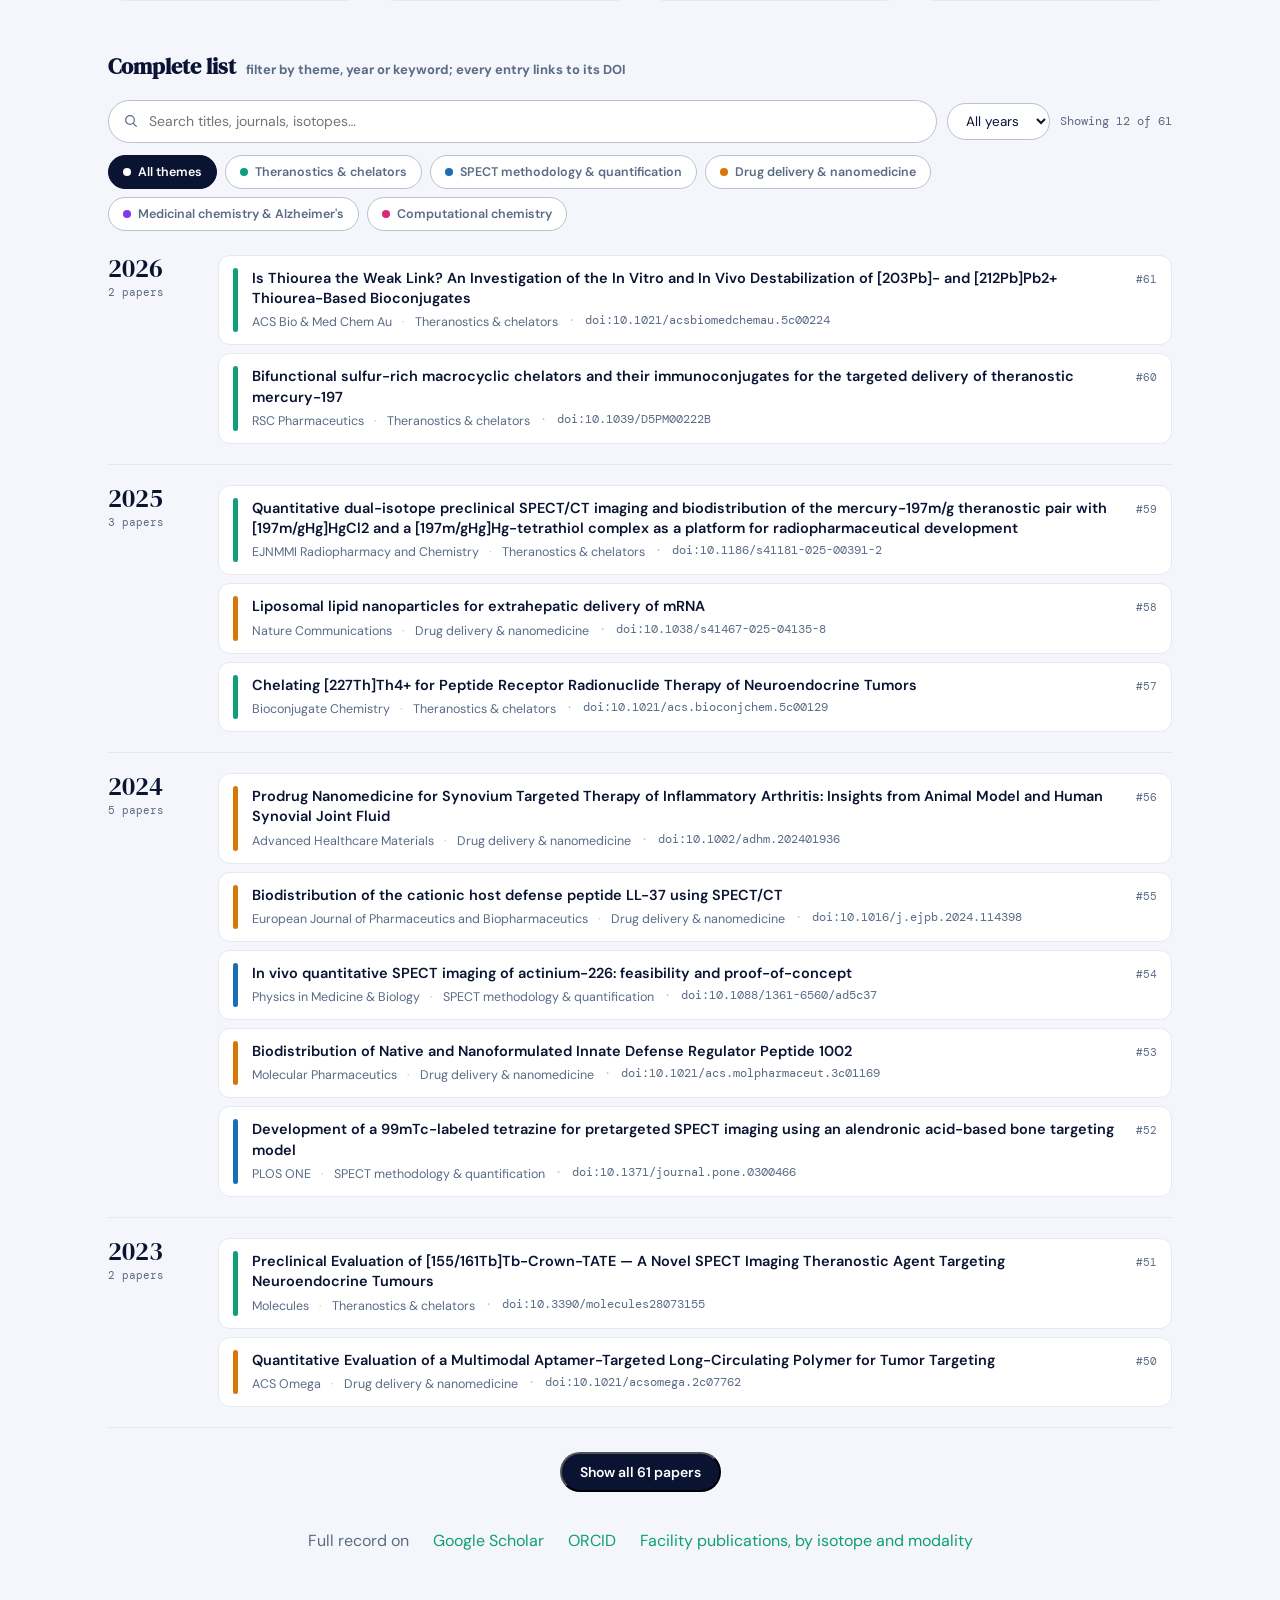
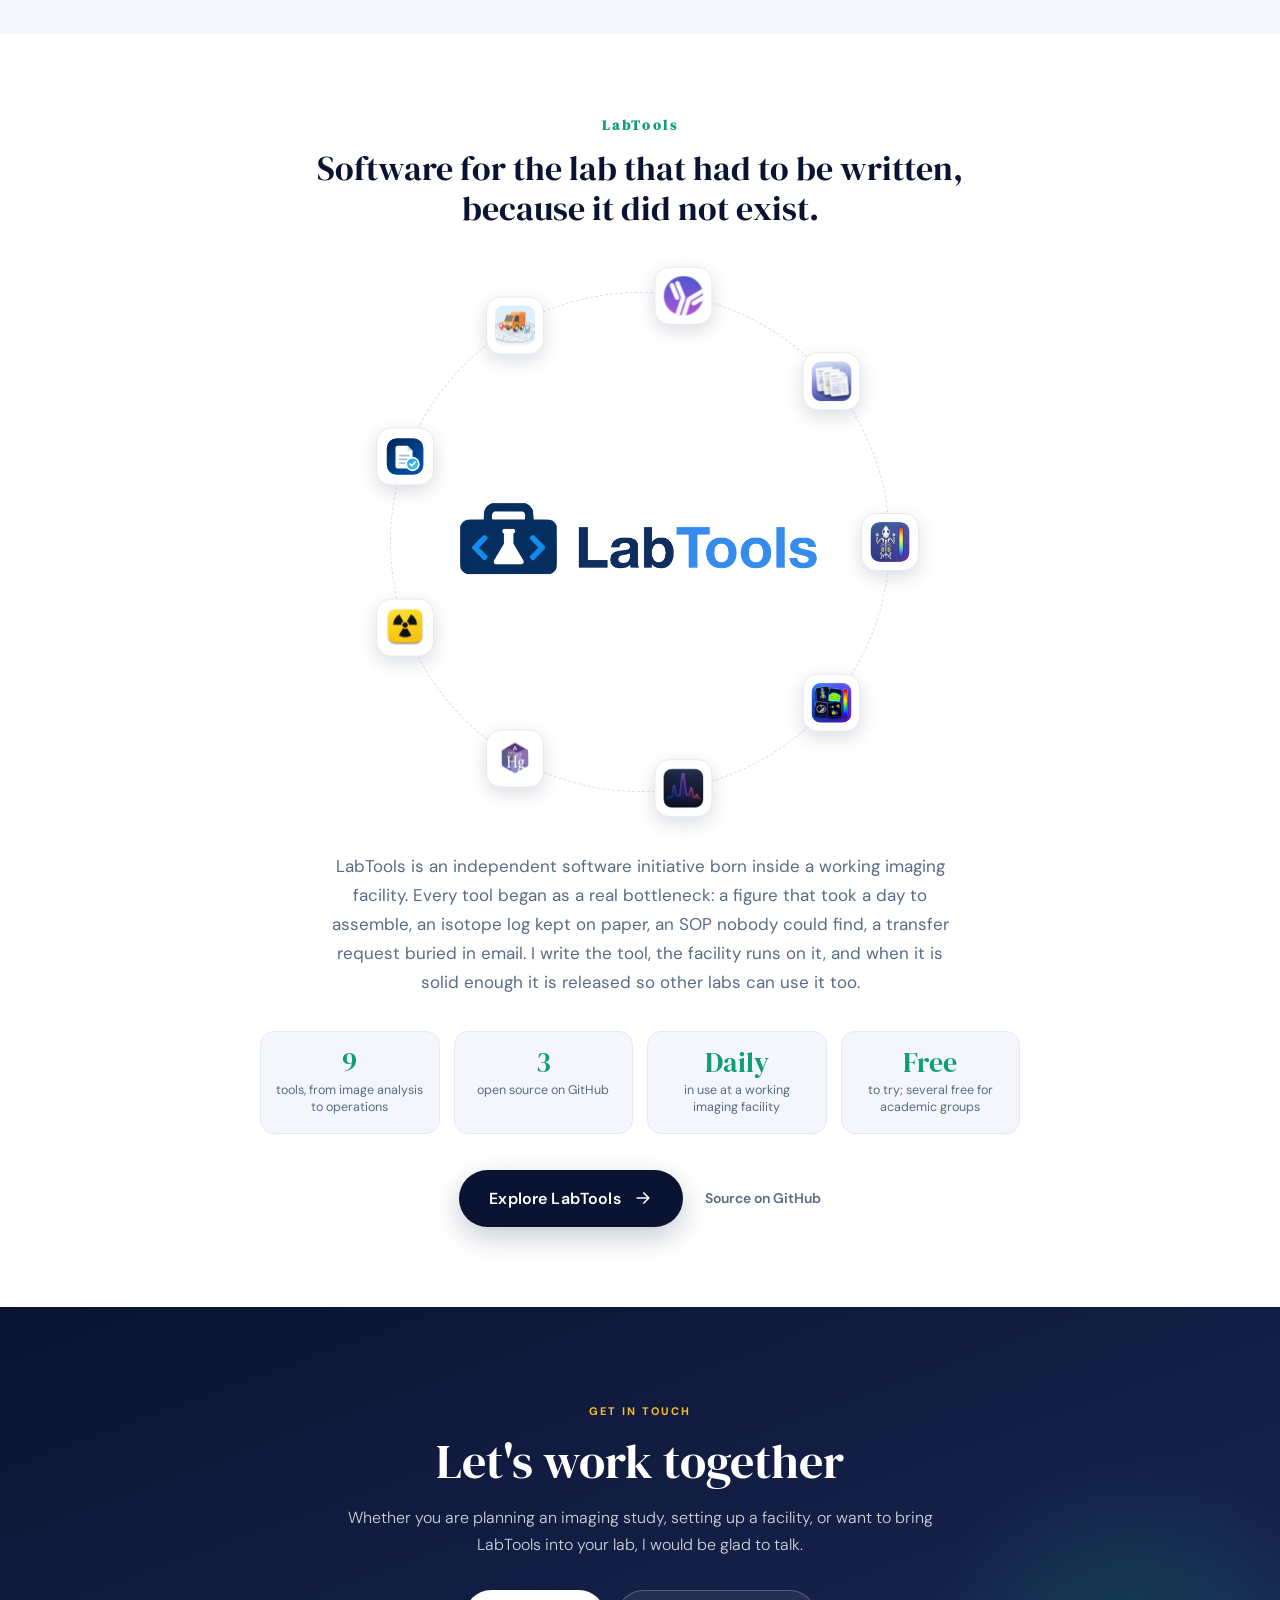
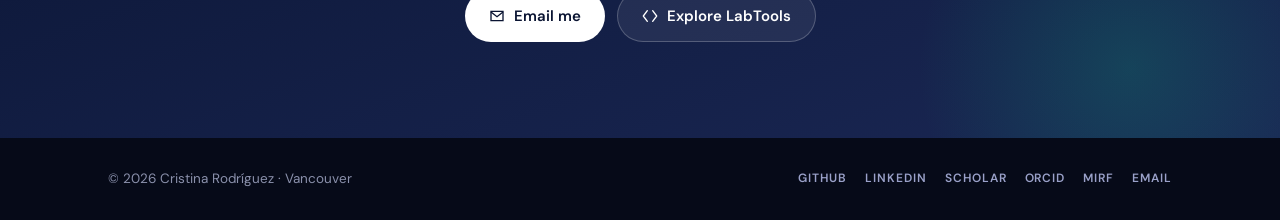
==== commit 61d8f6d8: "Add files via upload" ====
--- a/index.html
+++ b/index.html
@@ -298,6 +298,33 @@
   .btn-inline { display: inline-flex; align-items: center; gap: 8px; padding: 9px 18px; border-radius: 999px; font-family: var(--body); font-size: 14px; font-weight: 600; background: var(--navy); color: #fff !important; }
   .btn-inline:hover { background: var(--navy2); text-decoration: none; }
   @media (prefers-color-scheme: dark) { .btn-inline { background: var(--accent); color: var(--navy) !important; } }
+
+.lt-hero { max-width: 760px; margin: 0 auto; text-align: center; }
+.lt-orbit { --r: 250px; position: relative; width: 600px; height: 600px; max-width: 92vw; max-height: 92vw; margin: -30px auto 10px; display: grid; place-items: center; }
+.lt-ring { position: absolute; width: calc(var(--r) * 2); height: calc(var(--r) * 2); border-radius: 50%; border: 1px dashed var(--line-strong); opacity: .55; }
+.lt-logo img { width: min(360px, 60vw); height: auto; display: block; position: relative; z-index: 2; }
+.sat { position: absolute; left: 50%; top: 50%; width: 58px; height: 58px; margin: -29px 0 0 -29px; border-radius: 15px; background: var(--bg); border: 1px solid var(--line); box-shadow: 0 6px 18px rgba(10,20,50,.14); display: grid; place-items: center; z-index: 3; transform: rotate(var(--a)) translate(var(--r)) rotate(calc(-1 * var(--a))); animation: lt-orbit 60s linear infinite; animation-delay: var(--d); transition: box-shadow .2s ease, border-color .2s ease; }
+.sat img { width: 40px; height: 40px; border-radius: 9px; object-fit: contain; }
+.sat:hover { border-color: var(--accent); box-shadow: 0 10px 26px rgba(14,158,122,.28); }
+.lt-orbit:hover .sat { animation-play-state: paused; }
+@keyframes lt-orbit { from { transform: rotate(var(--a)) translate(var(--r)) rotate(calc(-1 * var(--a))); } to { transform: rotate(calc(var(--a) + 360deg)) translate(var(--r)) rotate(calc(-1 * var(--a) - 360deg)); } }
+@media (max-width: 720px) { .lt-orbit { --r: 37vw; margin-bottom: 34px; } .lt-logo img { width: 52vw; } .sat { width: 46px; height: 46px; margin: -23px 0 0 -23px; border-radius: 12px; } .sat img { width: 32px; height: 32px; } }
+@media (prefers-reduced-motion: reduce) { .sat { animation: none; } }
+@media (prefers-color-scheme: dark) { .sat { background: var(--soft); box-shadow: 0 6px 18px rgba(0,0,0,.4); } }
+.lt-lead { font-size: 17px; line-height: 1.7; color: var(--muted); margin: 0 auto 34px; max-width: 640px; }
+.lt-facts { display: grid; grid-template-columns: repeat(4, 1fr); gap: 14px; margin-bottom: 36px; }
+.lt-facts > div { background: var(--soft); border: 1px solid var(--line); border-radius: 14px; padding: 16px 12px; }
+.lt-facts b { display: block; font-family: var(--display); font-size: 28px; line-height: 1; color: var(--accent); margin-bottom: 6px; font-weight: 400; }
+.lt-facts span { font-size: 12.5px; color: var(--muted); line-height: 1.4; display: block; }
+.lt-cta { display: flex; align-items: center; justify-content: center; gap: 22px; flex-wrap: wrap; }
+.lt-btn { display: inline-flex; align-items: center; gap: 12px; padding: 16px 30px; border-radius: 999px; background: var(--navy); color: #fff !important; font-family: var(--body); font-size: 16px; font-weight: 600; letter-spacing: .01em; box-shadow: 0 10px 28px rgba(10,20,50,.22); transition: transform .18s ease, box-shadow .18s ease, background .18s ease; }
+.lt-btn svg { width: 20px; height: 20px; transition: transform .18s ease; }
+.lt-btn:hover { background: var(--accent); transform: translateY(-2px); box-shadow: 0 14px 34px rgba(14,158,122,.32); text-decoration: none; }
+.lt-btn:hover svg { transform: translateX(4px); }
+.lt-alt { font-size: 14px; font-weight: 600; color: var(--muted); }
+.lt-alt:hover { color: var(--accent); }
+@media (prefers-color-scheme: dark) { .lt-btn { background: var(--accent); color: var(--navy) !important; box-shadow: 0 10px 28px rgba(29,185,148,.25); } .lt-btn:hover { background: #fff; } }
+@media (max-width: 720px) { .lt-facts { grid-template-columns: repeat(2, 1fr); } }
 </style>
 <script type="application/ld+json">
 {
@@ -430,7 +457,7 @@
       <div class="pos">Research facility leader · Imaging scientist · Builder of research operations tools</div>
       <p class="lede">I lead a multimodal imaging core, and I set both <em>where it goes and how it runs.</em></p>
       <div class="intro">
-        <p>MIRF, the Molecular Imaging Research Facility, is the University of British Columbia's small-animal in vivo imaging facility, with SPECT, PET and CT on one platform. I am responsible for the scientific direction and service model, the budget and pricing, radiation safety and animal ethics compliance, the people, and the relationships with the groups at UBC, TRIUMF, SFU, BC Cancer and BC Children's Hospital whose studies come through the door. I work alongside the facility's academic co-directors, Vesna Sossi (UBC Physics and Astronomy) and Urs Häfeli (UBC Pharmaceutical Sciences).</p>
+        <p>MIRF, the Molecular Imaging Research Facility, is the University of British Columbia's small-animal in vivo imaging facility, with SPECT, PET and CT on one platform. I am responsible for the scientific direction and service model, the budget and pricing, radiation safety and animal ethics compliance, the people, and the relationships with the groups at UBC, TRIUMF, SFU, BC Cancer and BC Children's Hospital whose studies come through the door. I work alongside the facility's academic co-directors, Profs. Vesna Sossi (UBC Physics and Astronomy) and Urs Häfeli (UBC Pharmaceutical Sciences).</p>
         <p>I am a chemist by training, an imaging scientist by trade, and I write software when the lab needs a tool that does not exist yet. I also design the figures, posters and web pages the lab puts its name to.</p>
       </div>
       <div class="links">
@@ -499,20 +526,12 @@
     </div>
     <div class="jctl">
       <div class="seg" role="tablist" aria-label="View">
-        <button class="on" data-view="cv" role="tab" aria-selected="true"><svg class="ic" aria-hidden="true"><use href="#i-list"/></svg>CV</button>
-        <button data-view="story" role="tab" aria-selected="false"><svg class="ic" aria-hidden="true"><use href="#i-book"/></svg>Story</button>
+        <button class="on" data-view="story" role="tab" aria-selected="true"><svg class="ic" aria-hidden="true"><use href="#i-book"/></svg>Story</button>
+        <button data-view="cv" role="tab" aria-selected="false"><svg class="ic" aria-hidden="true"><use href="#i-list"/></svg>CV</button>
       </div>
       <a class="btn-print" href="Cristina_Rodriguez_CV.pdf" download><svg class="ic" aria-hidden="true"><use href="#i-download"/></svg>Download CV (PDF)</a>
     </div>
     <div class="creds-wrap">
-      <div class="creds-label">The facility at a glance</div>
-      <div class="creds">
-        <span class="cred"><svg class="ic" aria-hidden="true"><use href="#i-people"/></svg>17+ research groups · 5 institutions</span>
-        <span class="cred"><svg class="ic" aria-hidden="true"><use href="#i-flask"/></svg>25 active projects <small>latest report</small></span>
-        <span class="cred"><svg class="ic" aria-hidden="true"><use href="#i-layers"/></svg>5 modalities across 3 UBC facilities</span>
-        <span class="cred"><svg class="ic" aria-hidden="true"><use href="#i-medal"/></svg>RFSG 2020 · NSERC RTI 2025 <small>funding secured</small></span>
-        <span class="cred"><svg class="ic" aria-hidden="true"><use href="#i-doc"/></svg><span><span class="pubN">61</span> peer-reviewed publications</span> <small>h-index 26</small></span>
-      </div>
       <div class="creds-label">Credentials, in order</div>
       <div class="creds">
         <span class="cred navy"><svg class="ic" aria-hidden="true"><use href="#i-book"/></svg>MSc, Chemistry <small>UAB · 2005</small></span>
@@ -522,16 +541,24 @@
         <span class="cred gold"><svg class="ic" aria-hidden="true"><use href="#i-star"/></svg>WMIC MOMIL grant, imaging-facility leaders <small>2019</small></span>
         <span class="cred gold"><svg class="ic" aria-hidden="true"><use href="#i-trophy"/></svg>MILabs Image of the Year <small>2020</small></span>
       </div>
-    </div>
-
-    <div id="viewStory" hidden>
+      <div class="creds-label">The facility at a glance</div>
+      <div class="creds">
+        <span class="cred"><svg class="ic" aria-hidden="true"><use href="#i-people"/></svg>17+ research groups · 5 institutions</span>
+        <span class="cred"><svg class="ic" aria-hidden="true"><use href="#i-flask"/></svg>25 active projects <small>latest report</small></span>
+        <span class="cred"><svg class="ic" aria-hidden="true"><use href="#i-layers"/></svg>5 modalities across 3 UBC facilities</span>
+        <span class="cred"><svg class="ic" aria-hidden="true"><use href="#i-medal"/></svg>RFSG 2020 · NSERC RTI 2025 <small>funding secured</small></span>
+        <span class="cred"><svg class="ic" aria-hidden="true"><use href="#i-doc"/></svg><span><span class="pubN">61</span> peer-reviewed publications</span> <small>h-index 26</small></span>
+      </div>
+    </div>
+
+    <div id="viewStory">
 
       <article class="chapter">
         <div class="ch-rail"><div class="ch-num">01</div><div class="ch-line"></div></div>
         <div class="ch-body" data-wm="2003">
           <div class="ch-meta"><span class="ch-era">2003 to 2009</span><span class="ch-loc"><svg class="ic" aria-hidden="true"><use href="#i-pin"/></svg>Barcelona, Spain</span></div>
           <h3>Foundations: chemistry for seeing disease</h3>
-          <p class="ch-story">I trained as a chemist at the Universitat Autònoma de Barcelona: an MSc with the highest distinction, then a PhD in medicinal and bioinorganic chemistry, graded <em>Excel·lent cum laude</em>, while teaching full-time as a Professora Ajudant in the Department of Chemistry. My doctoral work asked a question that has followed me ever since: can we design small molecules that bind the metal ions and amyloid aggregates behind Alzheimer's disease <em>and</em> be seen inside a living body? Answering it meant synthesis, metal-protein titrations, spectroscopy and computational screening, and, through research stays at ICMAB-CSIC and IQS, my first hands-on radiochemistry: labelling molecules with iodine-123 for in vivo imaging.</p>
+          <p class="ch-story">I trained as a chemist at the Universitat Autònoma de Barcelona: an MSc with the highest distinction, then a PhD in medicinal and bioinorganic chemistry, graded <em>Excel·lent cum laude</em>, while teaching full-time as a Professora Ajudant in the Department of Chemistry. My doctoral work asked a question that has followed me ever since: can we design small molecules that bind the metal ions and amyloid aggregates behind Alzheimer's disease <em>and</em> be seen inside a living body? Answering it meant synthesis, metal-protein titrations, spectroscopy and computational screening, and research stays at two of Barcelona's leading research institutes: at ICMAB-CSIC, organic chemistry and my first hands-on radiochemistry, labelling molecules with technetium-99m and iodine-123 for in vivo imaging; at IQS, amyloid peptide studies, intercalation and fluorescence.</p>
           <ul class="ms"><li class="ms-item degree"><svg class="ic" aria-hidden="true"><use href="#i-book"/></svg><div><div class="ms-t">MSc, Chemistry <span class="orig">(Matrícula d'Honor)</span></div><div class="ms-s">Universitat Autònoma de Barcelona · 2003 to 2005</div></div></li><li class="ms-item role"><svg class="ic" aria-hidden="true"><use href="#i-teach"/></svg><div><div class="ms-t">Professora Ajudant <span class="orig">(Assistant Lecturer)</span></div><div class="ms-s">UAB Department of Chemistry · Sep 2005 to Sep 2009</div></div></li><li class="ms-item degree"><svg class="ic" aria-hidden="true"><use href="#i-cap"/></svg><div><div class="ms-t">PhD, Medicinal and Bioinorganic Chemistry <span class="orig">(Excel·lent cum laude)</span></div><div class="ms-s">Universitat Autònoma de Barcelona · 2005 to 2009</div></div></li><li class="ms-item role"><svg class="ic" aria-hidden="true"><use href="#i-atom"/></svg><div><div class="ms-t">Visiting Researcher, radiochemistry</div><div class="ms-s">ICMAB-CSIC · Feb 2004 to Jun 2006</div></div></li><li class="ms-item role"><svg class="ic" aria-hidden="true"><use href="#i-flask"/></svg><div><div class="ms-t">Visiting Researcher, amyloid disease</div><div class="ms-s">IQS Barcelona · Mar to Jul 2007</div></div></li><li class="ms-item paper"><svg class="ic" aria-hidden="true"><use href="#i-doc"/></svg><div><div class="ms-t"><a href="https://doi.org/10.1021/ja806062g" target=_blank rel=noopener>Thioflavin-based chelators for Alzheimer's disease</a></div><div class="ms-s">J. Am. Chem. Soc. · 2009 · the thesis in one paper</div></div></li><li class="ms-item role"><svg class="ic" aria-hidden="true"><use href="#i-lab"/></svg><div><div class="ms-t">Analytical Chemist, industry placement during my degree</div><div class="ms-s">Ingeniería Analítica S.L. · Feb to Jul 2003</div></div></li></ul>
           <div class="ch-thread"><svg class="ic" aria-hidden="true"><use href="#i-arrow"/></svg><span>Molecules designed to be seen need scanners to see them, and a lab that can evaluate them in living systems.</span></div>
         </div>
@@ -542,9 +569,9 @@
         <div class="ch-body" data-wm="2010">
           <div class="ch-meta"><span class="ch-era">2010 to 2014</span><span class="ch-loc"><svg class="ic" aria-hidden="true"><use href="#i-pin"/></svg>Vancouver, Canada</span></div>
           <h3>From molecules to images</h3>
-          <p class="ch-story">A Beatriu de Pinós fellowship brought me to UBC with independent funding to push the same radiotracer idea toward the clinic: synthesizing theranostic candidates for Alzheimer's disease and evaluating them in live cells, against proteins and enzymes, and for toxicity. In parallel I went deeper into computation, applying homology modelling, docking and virtual screening to cannabinoid CB2 agonists at Pharmaceutical Sciences. This is the period when evaluating a compound stopped meaning a spectrum and started meaning an image, and when the Alzheimer's Drug Discovery Foundation recognized the work with a Young Investigator Scholarship.</p>
-          <ul class="ms"><li class="ms-item award"><svg class="ic" aria-hidden="true"><use href="#i-medal"/></svg><div><div class="ms-t">Beatriu de Pinós Fellowship</div><div class="ms-s">Competitive independent postdoctoral funding · 2010 to 2014</div></div></li><li class="ms-item role"><svg class="ic" aria-hidden="true"><use href="#i-briefcase"/></svg><div><div class="ms-t">Beatriu de Pinós Postdoctoral Fellow, Medicinal Chemistry</div><div class="ms-s">The University of British Columbia · Jul 2010 to Oct 2014</div></div></li><li class="ms-item role"><svg class="ic" aria-hidden="true"><use href="#i-code"/></svg><div><div class="ms-t">Computer-Aided Drug Design Researcher</div><div class="ms-s">UBC Faculty of Pharmaceutical Sciences · Oct 2013 to Oct 2014</div></div></li><li class="ms-item award"><svg class="ic" aria-hidden="true"><use href="#i-star"/></svg><div><div class="ms-t">ADDF Young Investigator Scholarship</div><div class="ms-s">Alzheimer's Drug Discovery Foundation</div></div></li><li class="ms-item paper"><svg class="ic" aria-hidden="true"><use href="#i-doc"/></svg><div><div class="ms-t"><a href="https://doi.org/10.1016/j.ccr.2012.03.008" target=_blank rel=noopener>Multifunctional metal-binding agents for neurodegenerative disease</a></div><div class="ms-s">Coord. Chem. Rev. · 2012 · review</div></div></li><li class="ms-item paper"><svg class="ic" aria-hidden="true"><use href="#i-doc"/></svg><div><div class="ms-t"><a href="https://doi.org/10.1039/c3mt00135k" target=_blank rel=noopener>3-Hydroxy-4-pyridinones as metal-ion and amyloid binders</a></div><div class="ms-s">Metallomics · 2014</div></div></li></ul>
-          <div class="ch-thread"><svg class="ic" aria-hidden="true"><use href="#i-arrow"/></svg><span>Once you know what an image can tell you about a molecule, you want to run the scanner yourself.</span></div>
+          <p class="ch-story">A Beatriu de Pinós fellowship brought me to UBC with independent funding to push the same radiotracer idea toward the clinic: synthesizing theranostic candidates for Alzheimer's disease and evaluating them in live cells, against proteins and enzymes, and for toxicity. In parallel I went deeper into computation, applying DFT, molecular docking and virtual screening first to my own Alzheimer's molecules and later to cannabinoid CB2 agonists with the Faculty of Pharmaceutical Sciences. I also took stock of the field: a review in <em>Coordination Chemistry Reviews</em> mapping the molecular scaffolds for metal-targeting Alzheimer's therapeutics was listed among ScienceDirect's most-downloaded articles for the journal. This is the period when evaluating a compound stopped meaning a spectrum and started meaning an image, and when the Alzheimer's Drug Discovery Foundation recognized the work with a Young Investigator Scholarship.</p>
+          <ul class="ms"><li class="ms-item role"><svg class="ic" aria-hidden="true"><use href="#i-briefcase"/></svg><div><div class="ms-t">Beatriu de Pinós Postdoctoral Fellow, Medicinal Chemistry</div><div class="ms-s">The University of British Columbia · competitive independent funding · Jul 2010 to Oct 2014</div></div></li><li class="ms-item role"><svg class="ic" aria-hidden="true"><use href="#i-code"/></svg><div><div class="ms-t">Computer-Aided Drug Design Researcher</div><div class="ms-s">UBC Faculty of Pharmaceutical Sciences · Oct 2013 to Oct 2014</div></div></li><li class="ms-item award"><svg class="ic" aria-hidden="true"><use href="#i-star"/></svg><div><div class="ms-t">ADDF Young Investigator Scholarship</div><div class="ms-s">Alzheimer's Drug Discovery Foundation</div></div></li><li class="ms-item paper"><svg class="ic" aria-hidden="true"><use href="#i-doc"/></svg><div><div class="ms-t"><a href="https://doi.org/10.1016/j.ccr.2012.03.008" target=_blank rel=noopener>Multifunctional metal-binding agents for neurodegenerative disease</a></div><div class="ms-s">Coord. Chem. Rev. · 2012 · review</div></div></li><li class="ms-item paper"><svg class="ic" aria-hidden="true"><use href="#i-doc"/></svg><div><div class="ms-t"><a href="https://doi.org/10.1039/c3mt00135k" target=_blank rel=noopener>3-Hydroxy-4-pyridinones as metal-ion and amyloid binders</a></div><div class="ms-s">Metallomics · 2014</div></div></li></ul>
+          <div class="ch-thread"><svg class="ic" aria-hidden="true"><use href="#i-arrow"/></svg><span>I had molecules ready to go in vivo. What I did not have was anywhere to image them.</span></div>
         </div>
       </article>
 
@@ -552,15 +579,15 @@
         <div class="ch-rail"><div class="ch-num">03</div><div class="ch-line"></div></div>
         <div class="ch-body" data-wm="2014">
           <div class="ch-meta"><span class="ch-era">2014 to today</span><span class="ch-loc"><svg class="ic" aria-hidden="true"><use href="#i-pin"/></svg>Vancouver, Canada</span></div>
-          <h3>Building the facility, then building its tools</h3>
-          <p class="ch-story">Since December 2020 I lead the Molecular Imaging Research Facility at the Centre for Comparative Medicine: its scientific direction and service model, its cost-recovered budget, its radiation-safety and animal-ethics compliance, its oversight reporting and the partnerships with UBC, TRIUMF, SFU, BC Cancer and BC Children's Hospital that keep 17+ research groups and 25 active projects coming through the door. I had joined the lab in 2014 as lab manager and research associate and helped build its PET, SPECT and CT platform into a reproducible, quantitative operation, imaging everything from actinium-225 decay chains to inhaled nanoparticles and teaching PHAR 518 from 2015. Later I carried that operating model to two other UBC labs, an optical imaging platform and a new sub-20 µm microCT facility, so my experience now spans five modalities across three facilities. The 2020 MILabs Image of the Year came out of this work. And because the operational bottlenecks were always the same, I built the software to remove them, which became LabTools.</p>
+          <h3>Making the facility the place I once needed</h3>
+          <p class="ch-story">During my postdoc, once all the in vitro work was done, the cell assays, the binding and aggregation studies, the toxicity, my molecules were ready for the last step: into a living animal, in vivo, on a preclinical scanner. I could not take it. UBC's preclinical PET, SPECT and CT facility was only just being set up, and the pieces a researcher needs for that step, the radiochemistry, the animal protocols, the scanner operator, someone who could quantify the image and also understand the biochemistry and pharmacokinetics of a radiotracer, were scattered across people who did not yet know each other, or did not speak the same scientific language. I had the molecules and the in vitro data; what I did not have was a scanner I could book, an operator, and someone to quantify the images. The preclinical imaging lab at the Centre for Comparative Medicine was still being built, and it was not yet clear whether it would be a shared resource at all. For a researcher, that is the usual story: the pieces of the puzzle are never in the same place at the same time. The lab had been founded in 2012 by three principal investigators, Profs. Vesna Sossi and Urs Häfeli and Dr. Paul Schaffer of TRIUMF, around a VECTor/CT scanner. So when a position opened there in 2014, I applied with one idea in mind: make this the place where the puzzle is already assembled, so that the next researcher walking in would find all the pieces together, from the design of the experiment to the analysis of the data.</p><p class='ch-story'>I joined as lab manager and research associate and helped build the PET, SPECT and CT platform into a reproducible, quantitative operation. The science that came through the scanner was wide-ranging: radiometal chelators and theranostic pairs, radiolabelled antibodies, peptides and polymers, drug-delivery nanoparticles and inhaled aerosols, alpha-emitter decay chains and image-based dosimetry. From 2015 I also brought that work into the classroom as co-instructor of PHAR 518 at the Faculty of Pharmaceutical Sciences. And as word spread, what had started as one research group's scanner became a shared resource: more and more groups from UBC, then from other local institutions, then from academic centres and companies abroad, came to us for imaging, and the lab became the Molecular Imaging Research Facility, with a service model open to all of them. It has run on cost recovery from the start, with no departmental or faculty funding; the one-time, competitive UBC Research Facilities Support Grant it won in 2020 was earned on the same terms as any research grant. The 2020 MILabs Image of the Year came out of this work.</p><p class='ch-story'>In December 2020 my role was formalized as the facility's manager, with more responsibility and more independence, and the facility's reach widened with it. The partnership at its heart did not change: Profs. Vesna Sossi and Urs Häfeli, two of its founders, remain its academic co-directors, and their mentorship has shaped both the scientist and the manager I became. Within that partnership I own the facility's day-to-day direction: its service model and cost-recovered budget, accountability for radiation-safety and animal-ethics compliance and for reporting to its oversight bodies, and the working relationships with UBC, TRIUMF, SFU, BC Cancer and BC Children's Hospital that bring 17+ research groups and 25 active projects through the door. That operating model has since travelled beyond MIRF: I guided two other UBC laboratories, an optical imaging platform and a new sub-20 µm microCT facility, through their set-up and first year of operation, so my experience now spans five modalities across three facilities. And because the bottlenecks that once stopped me were the same ones stopping my users, I built the software to remove them, which became LabTools.</p>
           <ul class="ms"><li class="ms-item role"><svg class="ic" aria-hidden="true"><use href="#i-briefcase"/></svg><div><div class="ms-t">Lab Manager and Research Associate, Preclinical Nuclear Imaging</div><div class="ms-s">The University of British Columbia · Oct 2014 to Dec 2020</div></div></li><li class="ms-item role"><svg class="ic" aria-hidden="true"><use href="#i-teach"/></svg><div><div class="ms-t">Co-instructor, PHAR 518</div><div class="ms-s">UBC Faculty of Pharmaceutical Sciences · since 2015</div></div></li><li class="ms-item award"><svg class="ic" aria-hidden="true"><use href="#i-star"/></svg><div><div class="ms-t">WMIC MOMIL grant for leaders of imaging facilities</div><div class="ms-s">World Molecular Imaging Congress · 2019</div></div></li><li class="ms-item award"><svg class="ic" aria-hidden="true"><use href="#i-trophy"/></svg><div><div class="ms-t">MILabs Image of the Year, Laboratory Award</div><div class="ms-s">2020</div></div></li><li class="ms-item award"><svg class="ic" aria-hidden="true"><use href="#i-medal"/></svg><div><div class="ms-t">Funding secured for the platform</div><div class="ms-s">UBC Research Facilities Support Grant 2020 · NSERC RTI 2025</div></div></li><li class="ms-item role"><svg class="ic" aria-hidden="true"><use href="#i-compass"/></svg><div><div class="ms-t">Preclinical Imaging Facility Manager, MIRF</div><div class="ms-s">UBC Centre for Comparative Medicine · Dec 2020 to present</div></div></li><li class="ms-item role"><svg class="ic" aria-hidden="true"><use href="#i-layers"/></svg><div><div class="ms-t">Optical Imaging Specialist and Lead Trainer, Lago X</div><div class="ms-s">UBC Faculty of Pharmaceutical Sciences · 2024 to present</div></div></li><li class="ms-item role"><svg class="ic" aria-hidden="true"><use href="#i-people"/></svg><div><div class="ms-t">microCT Imaging Advisor (MILabs)</div><div class="ms-s">The University of British Columbia · 2024 to 2025</div></div></li><li class="ms-item project"><svg class="ic" aria-hidden="true"><use href="#i-code"/></svg><div><div class="ms-t"><a href="#labtools">LabTools, the software side project</a></div><div class="ms-s">MIRA, MOSAIC, SpectraViewer, HgQuant, RadioInventory, SOP Manager and more</div></div></li><li class="ms-item paper"><svg class="ic" aria-hidden="true"><use href="#i-doc"/></svg><div><div class="ms-t"><a href="https://doi.org/10.1088/1361-6560/aa6a99" target=_blank rel=noopener>Multi-isotope SPECT of the ²²⁵Ac decay chain</a></div><div class="ms-s">Phys. Med. Biol. · 2017</div></div></li><li class="ms-item paper"><svg class="ic" aria-hidden="true"><use href="#i-doc"/></svg><div><div class="ms-t"><a href="https://doi.org/10.1186/s41181-025-00391-2" target=_blank rel=noopener>Dual-isotope SPECT/CT of the mercury-197m/g theranostic pair</a></div><div class="ms-s">EJNMMI Radiopharm. Chem. · 2025</div></div></li></ul>
           
         </div>
       </article>
     </div>
 
-    <div id="viewCv">
+    <div id="viewCv" hidden>
       <div class="cv">
         <div class="cv-print-head">
           <h2>Cristina Rodríguez, PhD</h2>
@@ -568,10 +595,10 @@
           <div class="l1">Preclinical Imaging Facility Manager, Molecular Imaging Research Facility (MIRF) · The University of British Columbia · Vancouver, Canada</div>
           <div class="l2">cristina.rodriguez@ubc.ca · cristinarod2.github.io · orcid.org/0000-0002-3313-4422 · github.com/cristinarod2</div>
         </div>
-        <p class="cv-summary"><strong>Research facility leader · Imaging scientist · Builder of research operations tools.</strong> I lead UBC's small-animal in vivo imaging core, a PET, SPECT and CT facility serving research groups across UBC, TRIUMF, SFU, BC Cancer and BC Children's Hospital. I set its scientific direction and service model, own its budget and pricing as a fully cost-recovered operation, hold its radiation-safety and animal-ethics compliance, report to institutional and scientific oversight, and lead the partnerships that bring studies in. I joined the lab in 2014 and helped build it into the facility I now run; beyond MIRF, I have helped two other UBC laboratories establish optical imaging and microCT capabilities, so my operating experience spans five modalities across three facilities. What I bring is a combination that rarely sits in one person: a research scientist's judgement (PhD in medicinal chemistry, 61 peer-reviewed publications), an operator's discipline in budgets, compliance, governance and multi-partner delivery, and the ability to build the operational systems a facility needs, from standardised protocols and training to the software (LabTools) that now runs its SOPs, inventory, transfers and reporting.</p>
+        <p class="cv-summary"><strong>Research facility leader · Imaging scientist · Builder of research operations tools.</strong> I run UBC's small-animal in vivo imaging core, a PET, SPECT and CT facility serving research groups across UBC, TRIUMF, SFU, BC Cancer and BC Children's Hospital, alongside its academic co-directors, Profs. Vesna Sossi and Urs Häfeli. I own its service model, budget and pricing as a fully cost-recovered operation, hold its radiation-safety and animal-ethics compliance, report to institutional and scientific oversight, and lead the partnerships that bring studies in. I joined the lab in 2014 and helped build it into the facility I now run; beyond MIRF, I have helped two other UBC laboratories establish optical imaging and microCT capabilities, so my operating experience spans five modalities across three facilities. What I bring is a combination that rarely sits in one person: a research scientist's judgement (PhD in medicinal chemistry, 61 peer-reviewed publications), an operator's discipline in budgets, compliance, governance and multi-partner delivery, and the ability to build the operational systems a facility needs, from standardised protocols and training to the software (LabTools) that now runs its SOPs, inventory, transfers and reporting.</p>
         <div class="cv-group">
           <h3><svg class="ic" aria-hidden="true"><use href="#i-briefcase"/></svg>Experience</h3>
-          <div class="cv-row"><div class="cv-date">Dec 2020 to present</div><div><div class="cv-t">Preclinical Imaging Facility Manager, Molecular Imaging Research Facility (MIRF)</div><div class="cv-o">The University of British Columbia, Centre for Comparative Medicine · alongside the facility's academic co-directors</div>
+          <div class="cv-row"><div class="cv-date">Dec 2020 to present</div><div><div class="cv-t">Preclinical Imaging Facility Manager, Molecular Imaging Research Facility (MIRF)</div><div class="cv-o">The University of British Columbia, Centre for Comparative Medicine</div>
             <p class="cv-d"><strong>Strategy and operating model.</strong> Define the service portfolio, pricing, capacity and investment priorities of UBC's preclinical PET, SPECT and CT core, built around a VECTor/CT system that acquires all three modalities simultaneously, serving 17+ research groups and 25 active projects. Own the budget of a fully cost-recovered facility; rebuilt its financial and activity reporting into a single ledger and benchmarked its rate card against comparable Canadian facilities.</p>
             <p class="cv-d"><strong>Governance and compliance.</strong> Accountable for radiation-safety and animal-ethics compliance across every study; report to institutional and scientific oversight including TRIUMF's Life Sciences committee; manage the instrument lifecycle, QC and calibration programmes, service contracts and SOPs.</p>
             <p class="cv-d"><strong>Partnerships and scientific leadership.</strong> Build the relationships that sustain the facility with investigators, departments and partner institutions; negotiate scope and resources for multi-year studies; set the quantification methodology behind 63 facility publications since 2014.</p>
@@ -603,7 +630,7 @@
         <div class="cv-group">
           <h3><svg class="ic" aria-hidden="true"><use href="#i-medal"/></svg>Funding and recognition</h3>
           <div class="cv-row"><div class="cv-date">2025</div><div><div class="cv-t">NSERC Research Tools and Instruments award</div><div class="cv-o">$145,000 to upgrade two core instruments at MIRF</div></div></div>
-          <div class="cv-row"><div class="cv-date">2020 to 2021</div><div><div class="cv-t">UBC Research Facilities Support Grant</div><div class="cv-o">Institutional support for shared platform operations</div></div></div>
+          <div class="cv-row"><div class="cv-date">2020 to 2021</div><div><div class="cv-t">UBC Research Facilities Support Grant</div><div class="cv-o">One-time competitive award to the platform</div></div></div>
           <div class="cv-row"><div class="cv-date">2020</div><div><div class="cv-t">MILabs Image of the Year, Laboratory Award</div><div class="cv-o">For imaging work under the program</div></div></div>
           <div class="cv-row"><div class="cv-date">2019</div><div><div class="cv-t">WMIC MOMIL grant, Managers of Molecular Imaging Labs</div><div class="cv-o">World Molecular Imaging Congress, Montreal · awarded to leaders of small-animal imaging facilities</div></div></div>
           <div class="cv-row"><div class="cv-date">2010 to 2014</div><div><div class="cv-t">Beatriu de Pinós Fellowship</div><div class="cv-o">Competitive independent postdoctoral funding, one of four in the Science panel, held at UBC</div></div></div>
@@ -752,82 +779,35 @@
 <section id="labtools">
   <div class="wrap">
     <div class="sec-head">
-      <h2>LabTools, a side project</h2>
-      <p>Every tool here started as a bottleneck in the facility I run. Several are free for academic and research groups, and all are free to try.</p>
-      <p style="margin-top:14px"><a class="btn-inline" href="labtools/">See the full showcase</a></p>
-    </div>
-    <div class="ltb-intro">
-      <picture><source srcset="LabTools_logo_dark.png" media="(prefers-color-scheme: dark)"><img src="LabTools_logo.png" alt="LabTools" width="1400" height="435"></picture>
-      <div class="prose">
-        <p>LabTools is an independent initiative and, at the same time, the operational technology of the facility I run: the software I write when the facility needs something that does not exist yet. The tools range from quantitative image analysis and instrument calibration to SOP management and inventory. Most are single HTML files that run entirely on your own computer, with nothing sent anywhere; several are open source on GitHub.</p>
-      </div>
-    </div>
-    <div class="tools">
-      <div class="tool">
-        <img src="ic_mira.png" alt="" width="320" height="320">
-        <span class="k">3D Slicer module</span>
-        <h3>MIRA</h3>
-        <p>Multimodal Imaging Render and Animation: publication-grade figures and animations from preclinical SPECT, PET and CT, built on 3D Slicer.</p>
-        <div class="foot"><span class="st">Coming soon</span><a href="https://invivoimaging.ca/resources/software/" target="_blank" rel="noopener">Learn more</a></div>
-      </div>
-      <div class="tool">
-        <img src="ic_mosaic.png" alt="" width="320" height="320">
-        <span class="k">Figure composer, in-browser</span>
-        <h3>MOSAIC</h3>
-        <p>Standardizes preclinical imaging figures: row by time-point grids, reference colour bars, consistent typography and journal-ready export.</p>
-        <div class="foot"><span class="st">100% local</span><a href="https://invivoimaging.ca/mosaic/" target="_blank" rel="noopener">Learn more</a></div>
-      </div>
-      <div class="tool">
-        <img src="ic_spectra.png" alt="" width="320" height="320">
-        <span class="k">Imaging visualization</span>
-        <h3>SpectraViewer</h3>
-        <p>Interactive viewing of multi-dimensional imaging data: volumes, spectra and time series side by side.</p>
-        <div class="foot"><span class="st">Academic</span><span class="st">Case study soon</span></div>
-      </div>
-      <div class="tool">
-        <img src="ic_hgquant.png" alt="" width="320" height="320">
-        <span class="k">Kinetic modelling, Python</span>
-        <h3>HgQuant</h3>
-        <p>Models the decay of the Mercury-197 isomers with Bateman equations, for dual-isomer SPECT theranostics and image-guided dosimetry.</p>
-        <div class="foot"><span class="st">Open source</span><a href="https://github.com/cristinarod2/HgQuant" target="_blank" rel="noopener">GitHub</a></div>
-      </div>
-      <div class="tool">
-        <img src="ic_radioinv.png" alt="" width="320" height="320">
-        <span class="k">Operations and compliance</span>
-        <h3>RadioInventory</h3>
-        <p>Tracks radioactive isotopes, decay and usage across the facility, keeping inventory and QC records audit-ready.</p>
-        <div class="foot"><span class="st">Academic</span><span class="st">Case study soon</span></div>
-      </div>
-      <div class="tool">
-        <img src="SOP_Manager_Logo.svg" alt="" width="48" height="48">
-        <span class="k">SOP lifecycle, in-browser</span>
-        <h3>SOP Manager</h3>
-        <p>Structured authoring with auto-numbered steps, branded templates, Draft to Active to Retired version control, and a searchable library that exports Word and PDF.</p>
-        <div class="foot"><span class="st">100% local</span><a href="sop-manager.html" target="_blank" rel="noopener">View demo</a></div>
-      </div>
-      <div class="tool">
-        <img src="ic_rtp.png" alt="" width="320" height="320">
-        <span class="k">Web portal, operations</span>
-        <h3>Rodent Transfer Portal</h3>
-        <p>Submit, track and document animal transfers between facilities, replacing email and paper with an auditable record.</p>
-        <div class="foot"><span class="st">Open source</span><a href="https://github.com/cristinarod2/RodentTransferPortal" target="_blank" rel="noopener">GitHub</a></div>
-      </div>
-      <div class="tool">
-        <img src="ic_antibody.png" alt="" width="320" height="320">
-        <span class="k">Lab inventory, database</span>
-        <h3>Antibody DataBank</h3>
-        <p>A lightweight database for antibody stocks, suppliers, lots and validation details, so reagents are easy to find and reorder.</p>
-        <div class="foot"><span class="st">Open source</span><a href="https://github.com/cristinarod2/Antibody-DataBank" target="_blank" rel="noopener">GitHub</a></div>
-      </div>
-      <div class="tool">
-        <img src="ic_folio.png" alt="" width="320" height="320">
-        <span class="k">Document templates</span>
-        <h3>FolioLab</h3>
-        <p>Branded templates for lab reports, protocols, user manuals and manuscripts, so routine paperwork starts consistent.</p>
-        <div class="foot"><span class="st">Academic</span><span class="st">Lab toolkit</span></div>
-      </div>
-    </div>
-    <p class="note" style="margin-top:16px">Some of these tools are still in testing or nearly ready for release. Source for the open ones is on <a href="https://github.com/cristinarod2" target="_blank" rel="noopener">github.com/cristinarod2</a>.</p>
+      <h2>LabTools</h2>
+      <p>Software for the lab that had to be written, because it did not exist.</p>
+    </div>
+    <div class="lt-hero">
+      <div class="lt-orbit" aria-hidden="false">
+        <div class="lt-ring"></div>
+        <picture class="lt-logo"><source srcset="LabTools_logo_dark.png" media="(prefers-color-scheme: dark)"><img src="LabTools_logo.png" alt="LabTools" width="1400" height="435"></picture>
+        <a class="sat" style="--a:0deg;--d:0.0s" href="labtools/#mira" title="MIRA" aria-label="MIRA"><img src="ic_mira.png" alt=""></a>
+        <a class="sat" style="--a:40deg;--d:0.35s" href="labtools/#mosaic" title="MOSAIC" aria-label="MOSAIC"><img src="ic_mosaic.png" alt=""></a>
+        <a class="sat" style="--a:80deg;--d:0.7s" href="labtools/#spectraviewer" title="SpectraViewer" aria-label="SpectraViewer"><img src="ic_spectra.png" alt=""></a>
+        <a class="sat" style="--a:120deg;--d:1.05s" href="labtools/#hgquant" title="HgQuant" aria-label="HgQuant"><img src="ic_hgquant.png" alt=""></a>
+        <a class="sat" style="--a:160deg;--d:1.4s" href="labtools/#radioinventory" title="RadioInventory" aria-label="RadioInventory"><img src="ic_radioinv.png" alt=""></a>
+        <a class="sat" style="--a:200deg;--d:1.75s" href="labtools/#sop-manager" title="SOP Manager" aria-label="SOP Manager"><img src="SOP_Manager_Logo.svg" alt=""></a>
+        <a class="sat" style="--a:240deg;--d:2.1s" href="labtools/#rodent-transfer" title="Rodent Transfer Portal" aria-label="Rodent Transfer Portal"><img src="ic_rtp.png" alt=""></a>
+        <a class="sat" style="--a:280deg;--d:2.45s" href="labtools/#antibody-databank" title="Antibody DataBank" aria-label="Antibody DataBank"><img src="ic_antibody.png" alt=""></a>
+        <a class="sat" style="--a:320deg;--d:2.8s" href="labtools/#foliolab" title="FolioLab" aria-label="FolioLab"><img src="ic_folio.png" alt=""></a>
+      </div>
+      <p class="lt-lead">LabTools is an independent software initiative born inside a working imaging facility. Every tool began as a real bottleneck: a figure that took a day to assemble, an isotope log kept on paper, an SOP nobody could find, a transfer request buried in email. I write the tool, the facility runs on it, and when it is solid enough it is released so other labs can use it too.</p>
+      <div class="lt-facts">
+        <div><b>9</b><span>tools, from image analysis to operations</span></div>
+        <div><b>3</b><span>open source on GitHub</span></div>
+        <div><b>Daily</b><span>in use at a working imaging facility</span></div>
+        <div><b>Free</b><span>to try; several free for academic groups</span></div>
+      </div>
+      <div class="lt-cta">
+        <a class="lt-btn" href="labtools/"><span>Explore LabTools</span><svg viewBox="0 0 24 24" aria-hidden="true"><path d="M5 12h14M13 6l6 6-6 6" fill="none" stroke="currentColor" stroke-width="2" stroke-linecap="round" stroke-linejoin="round"/></svg></a>
+        <a class="lt-alt" href="https://github.com/cristinarod2" target="_blank" rel="noopener">Source on GitHub</a>
+      </div>
+    </div>
   </div>
 </section>
 
@@ -839,7 +819,7 @@
     <p class="sub">Whether you are planning an imaging study, setting up a facility, or want to bring LabTools into your lab, I would be glad to talk.</p>
     <div class="actions">
       <a class="btn btn-white" href="mailto:cristina.rodriguez@ubc.ca?subject=Inquiry%20via%20website"><svg viewBox="0 0 24 24" aria-hidden="true"><path d="M3 5h18v14H3z" fill="none" stroke="currentColor" stroke-width="2"/><path d="M3 6l9 7 9-7" fill="none" stroke="currentColor" stroke-width="2"/></svg>Email me</a>
-      <a class="btn btn-ghost" href="https://github.com/cristinarod2" target="_blank" rel="noopener"><svg viewBox="0 0 24 24" aria-hidden="true"><path d="M8 4L2 12l6 8M16 4l6 8-6 8" fill="none" stroke="currentColor" stroke-width="2" stroke-linecap="round" stroke-linejoin="round"/></svg>View the software</a>
+      <a class="btn btn-ghost" href="labtools/"><svg viewBox="0 0 24 24" aria-hidden="true"><path d="M8 4L2 12l6 8M16 4l6 8-6 8" fill="none" stroke="currentColor" stroke-width="2" stroke-linecap="round" stroke-linejoin="round"/></svg>Explore LabTools</a>
     </div>
   </div>
 </section>
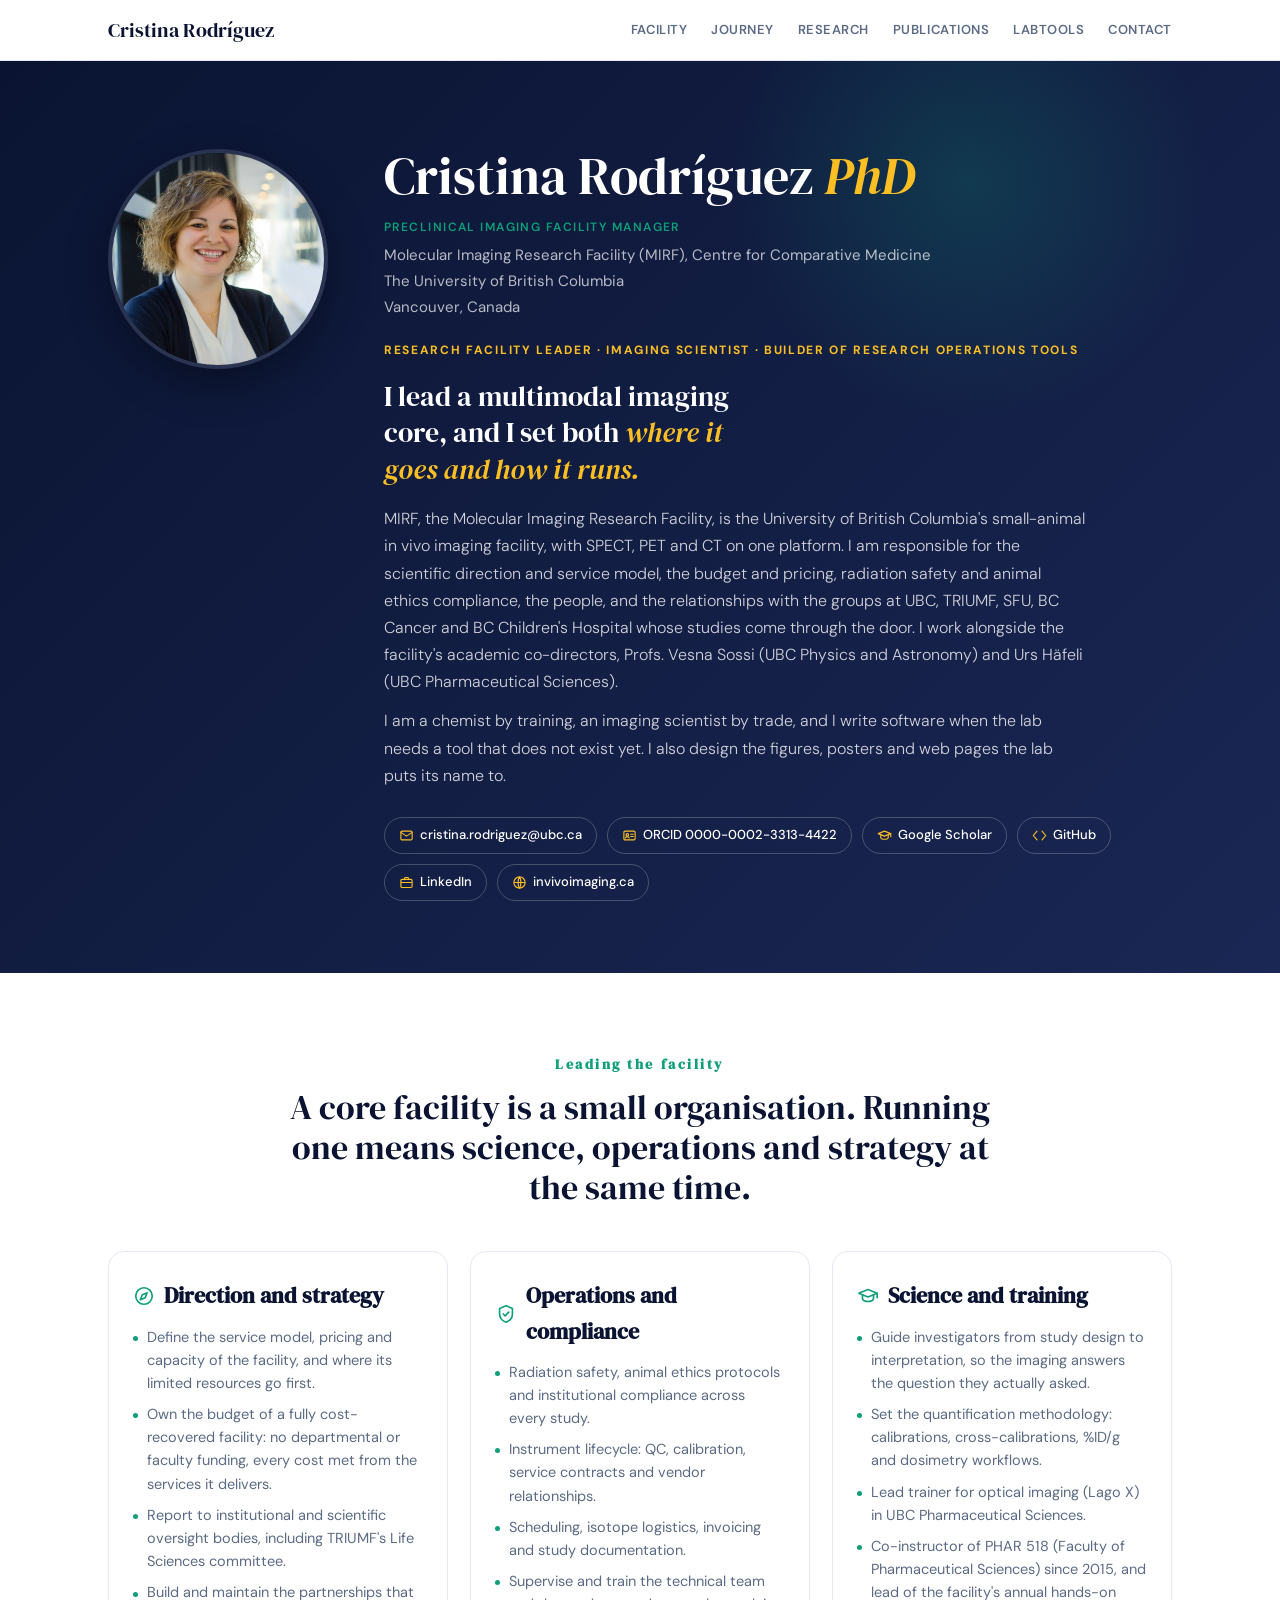
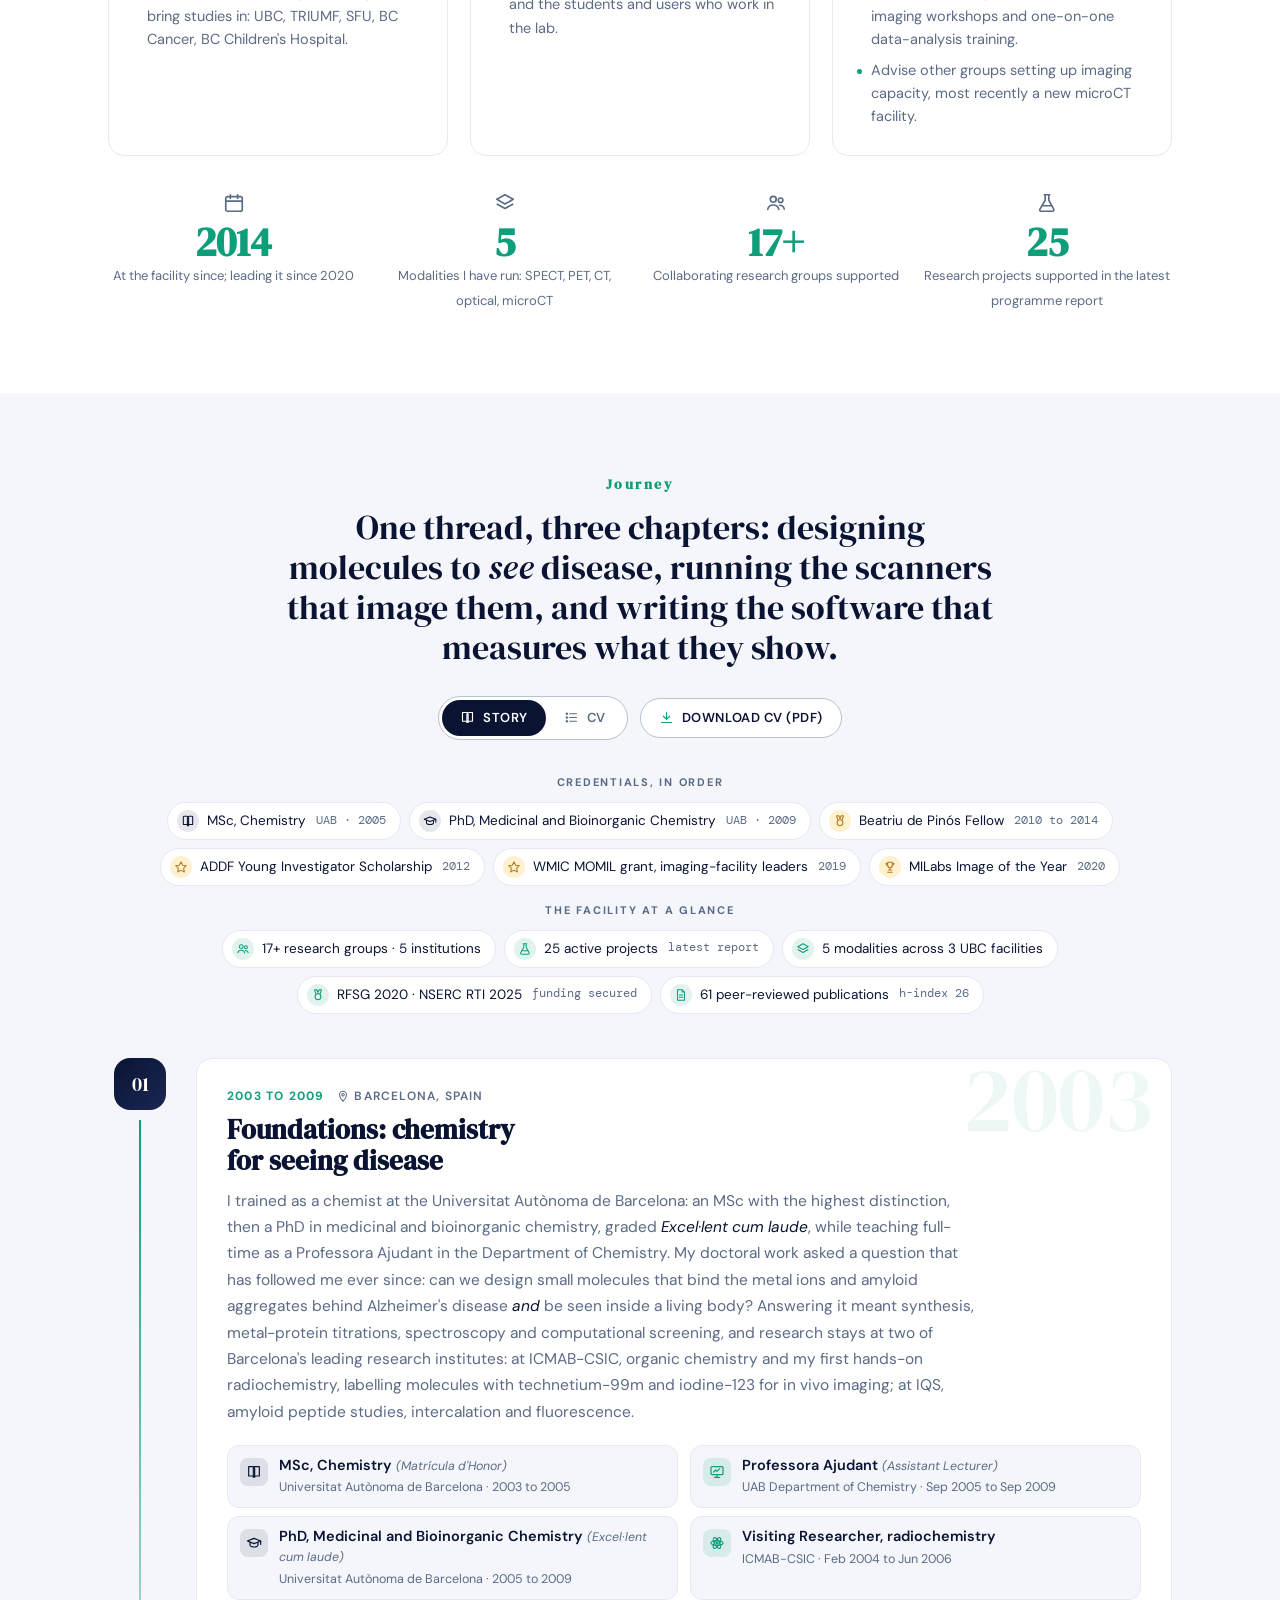
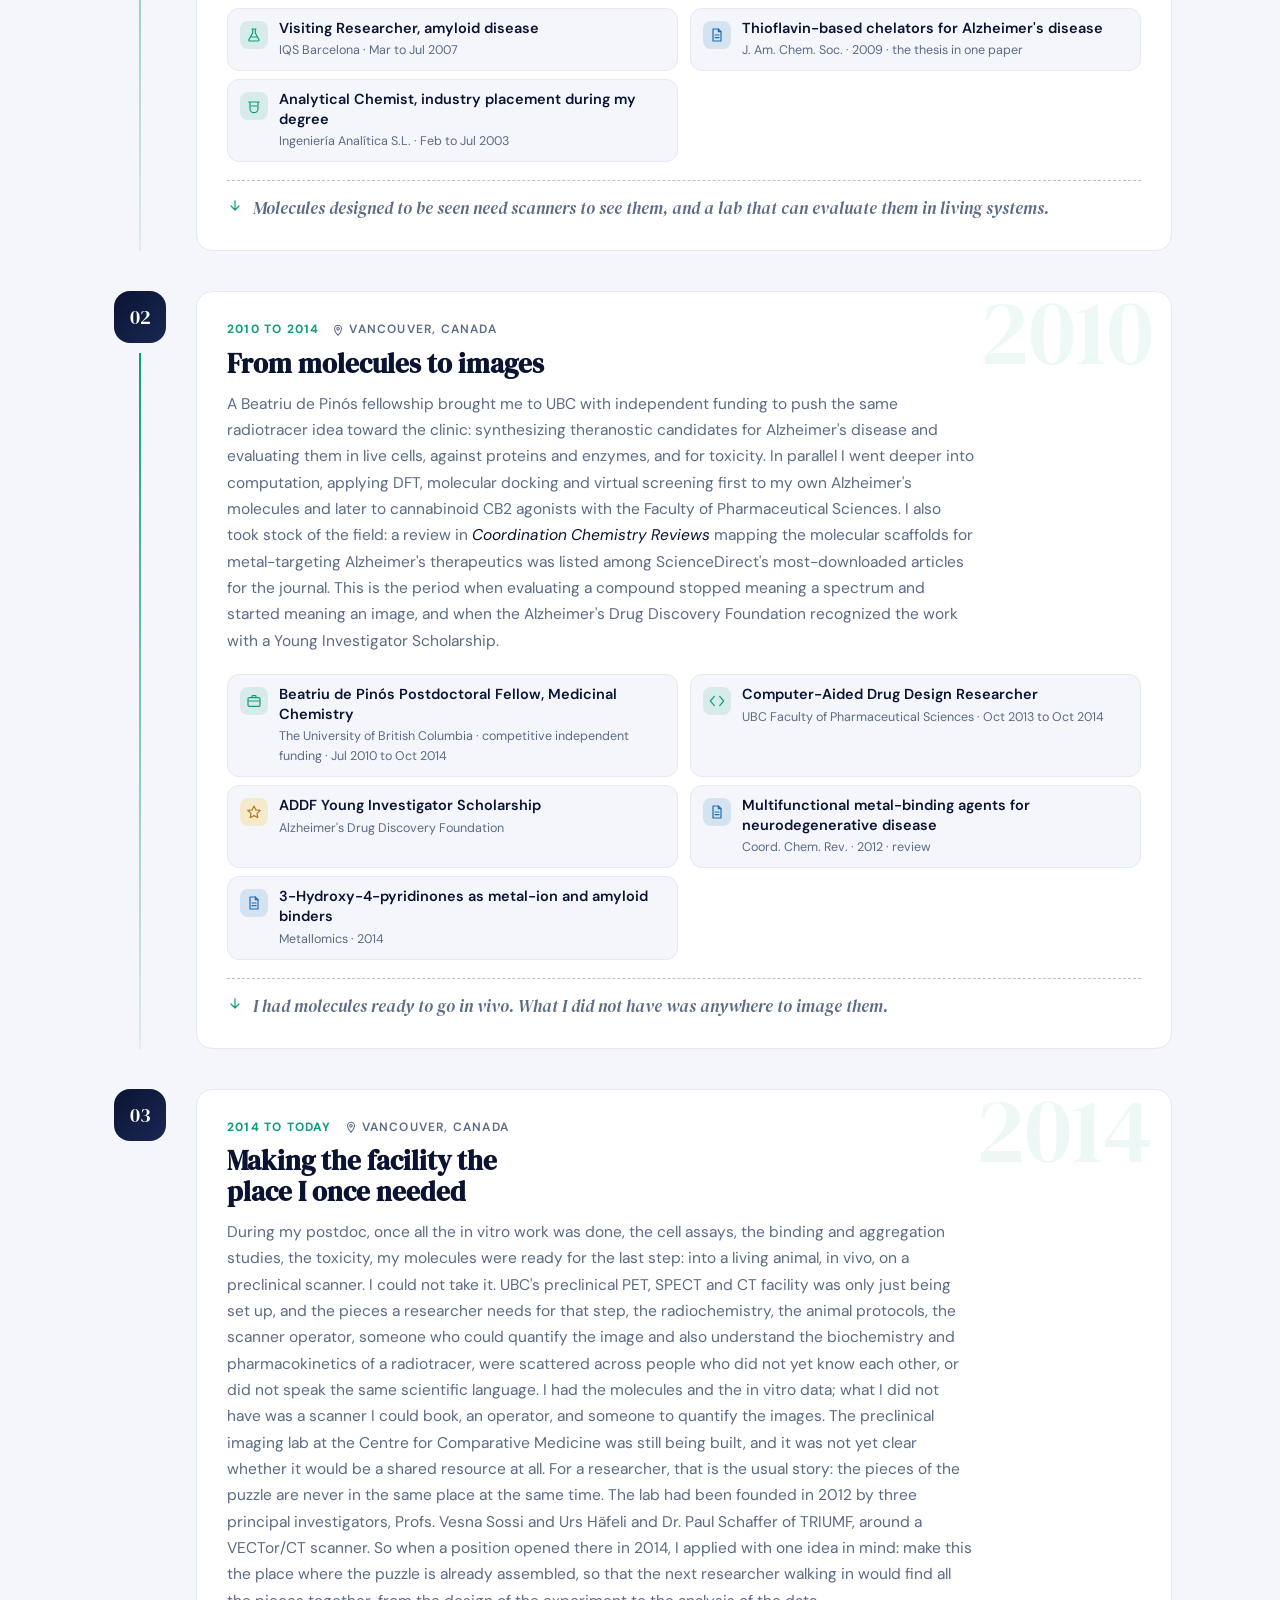
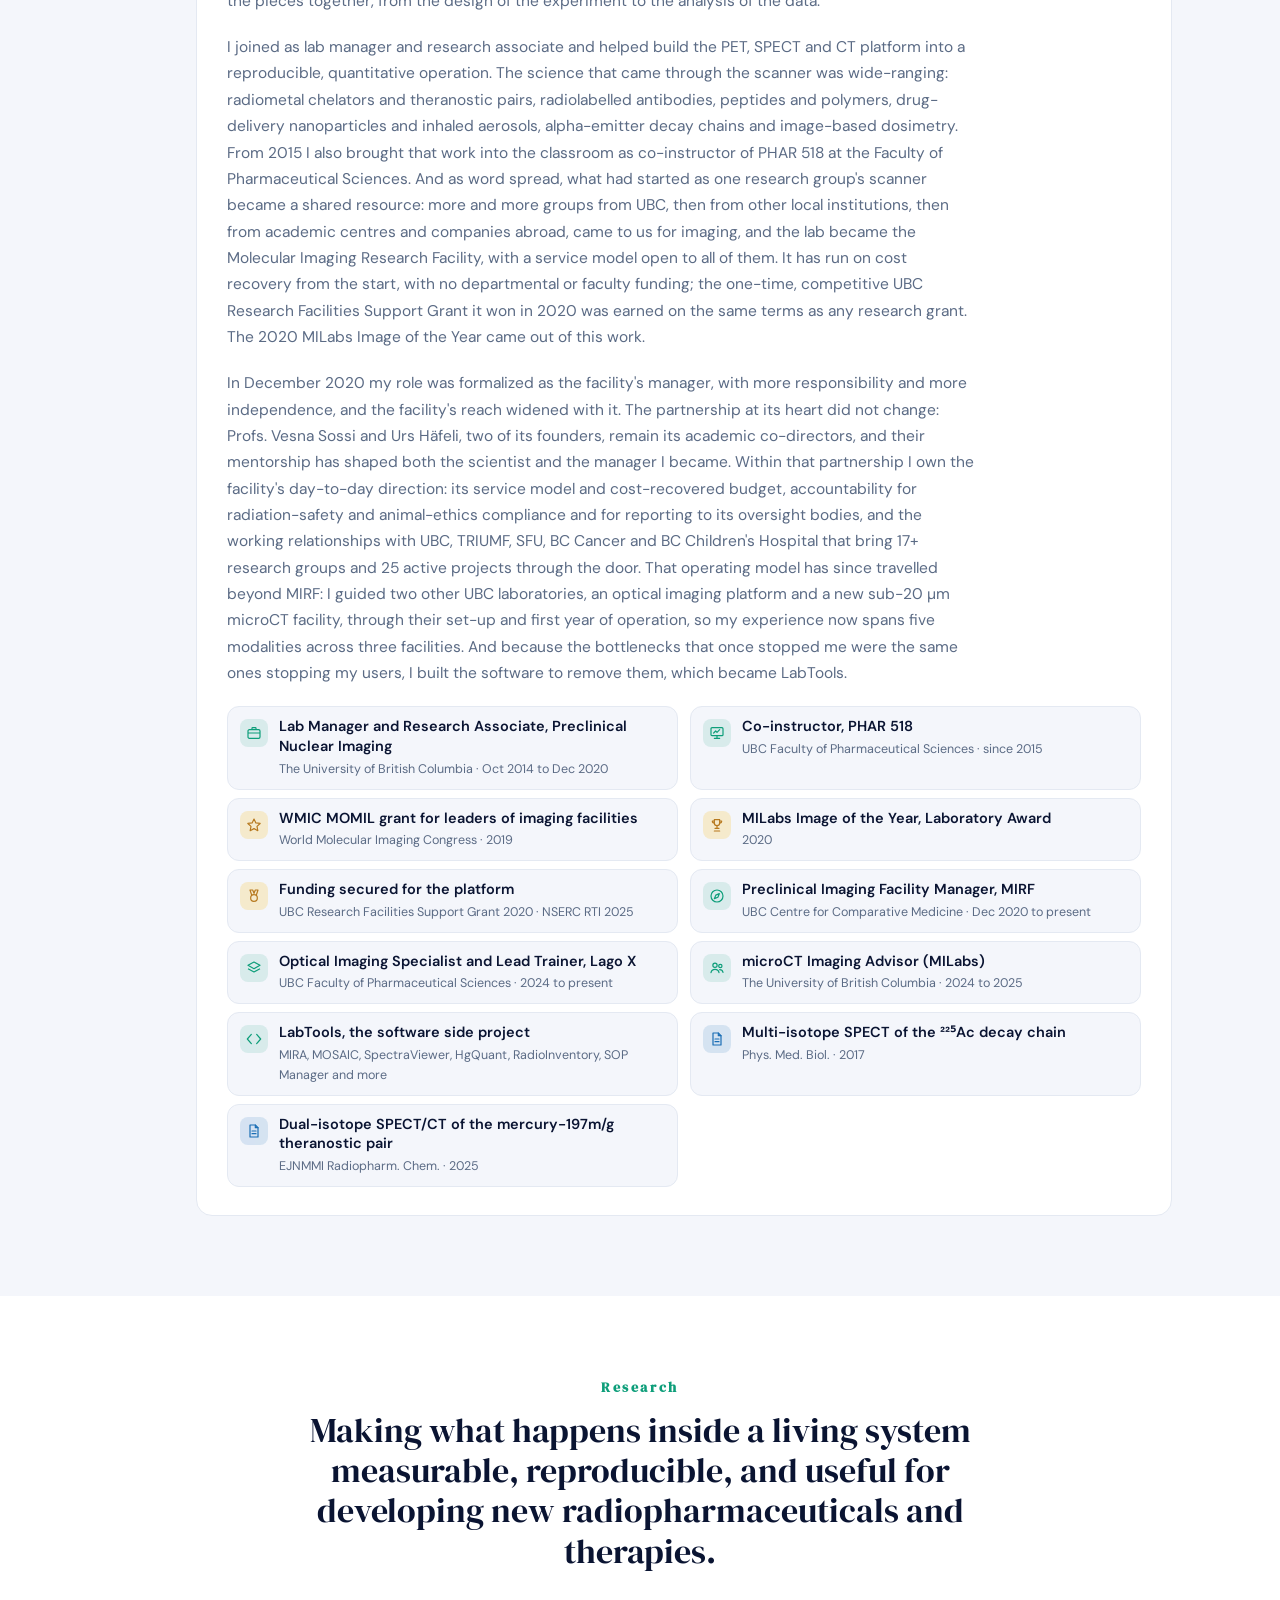
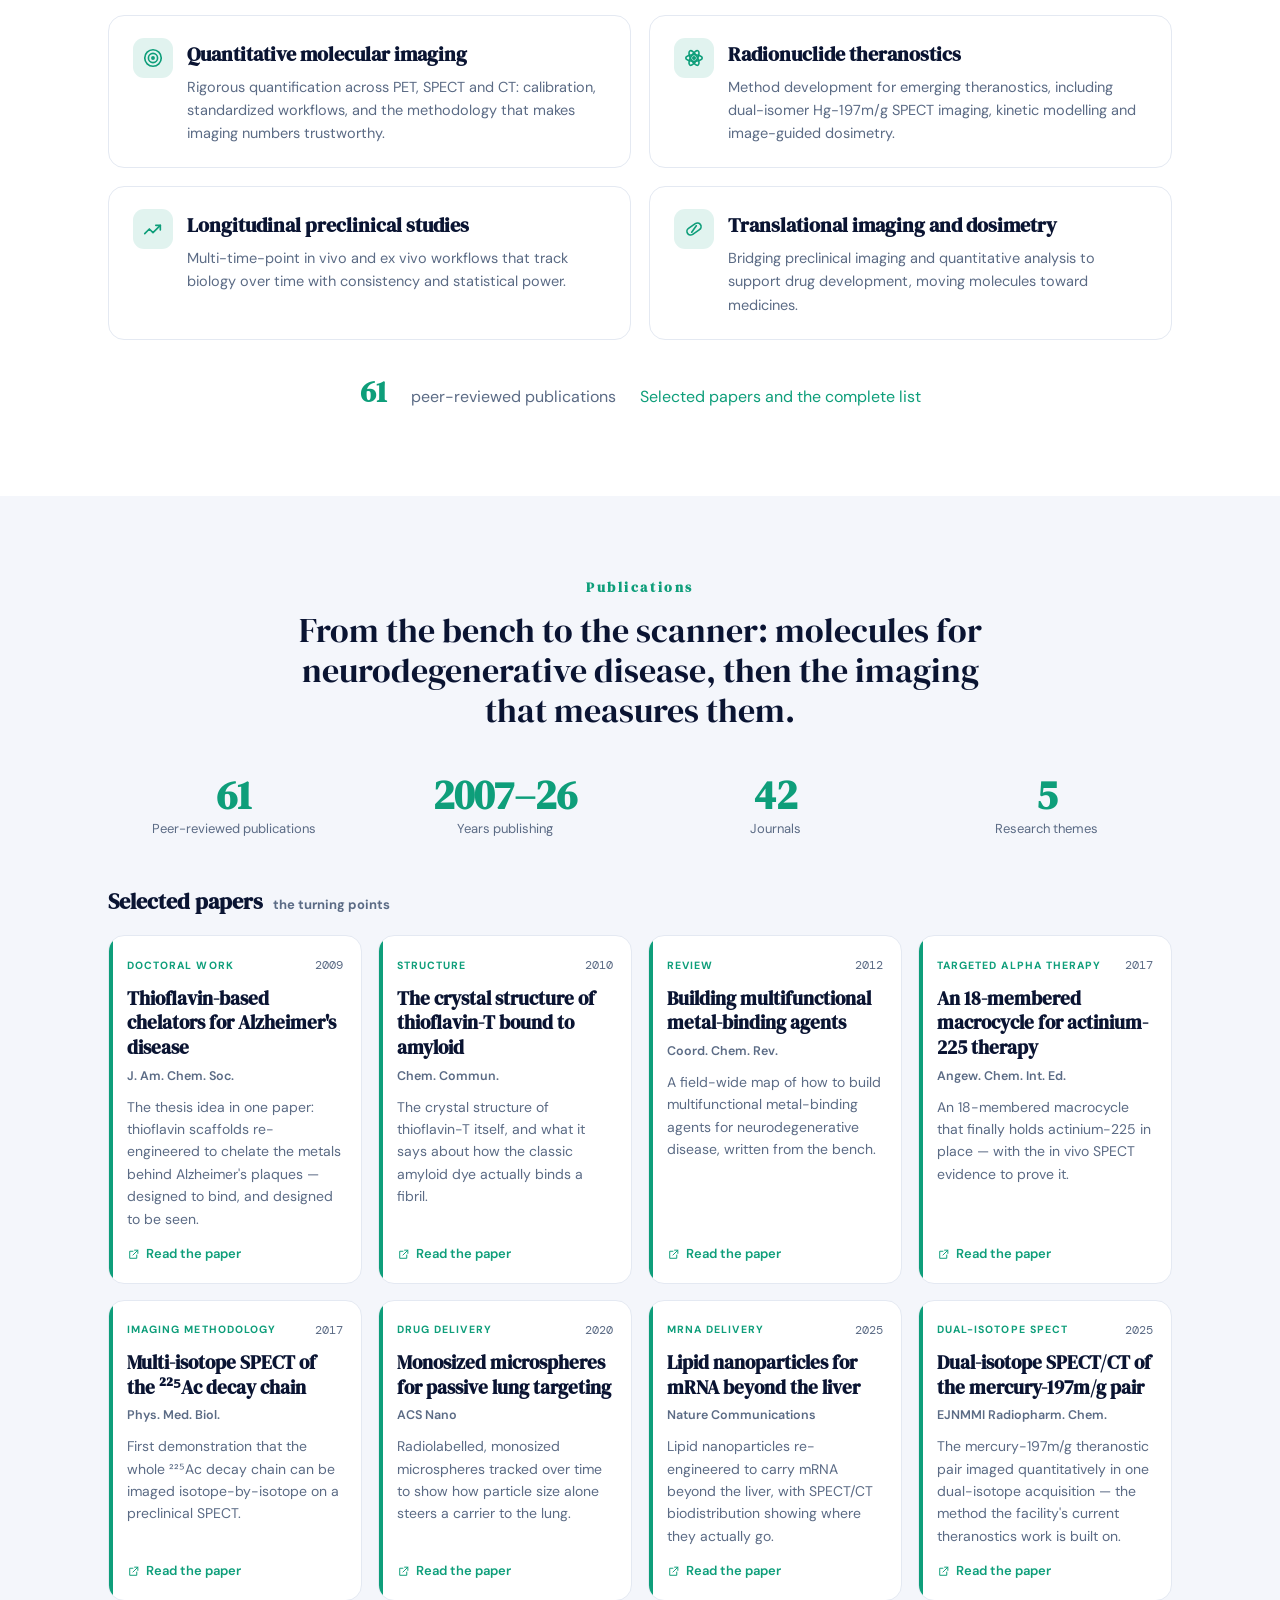
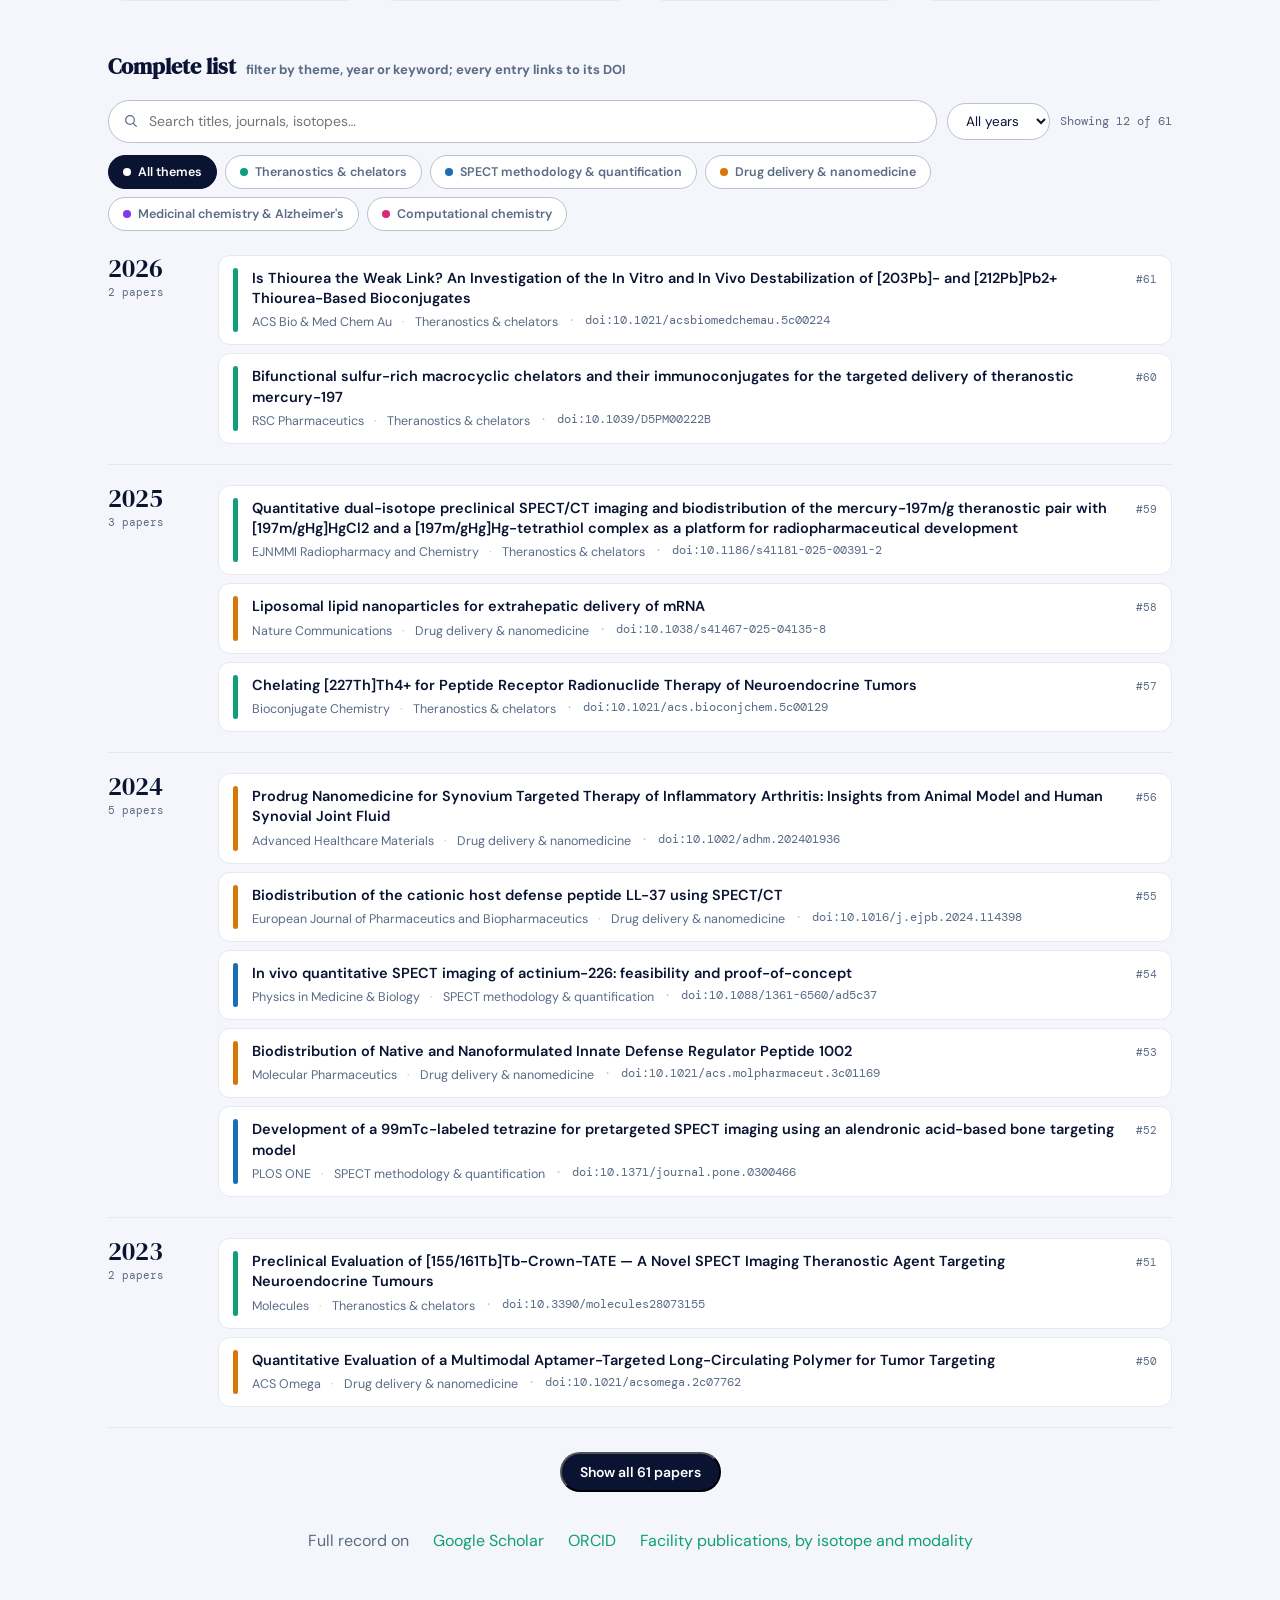
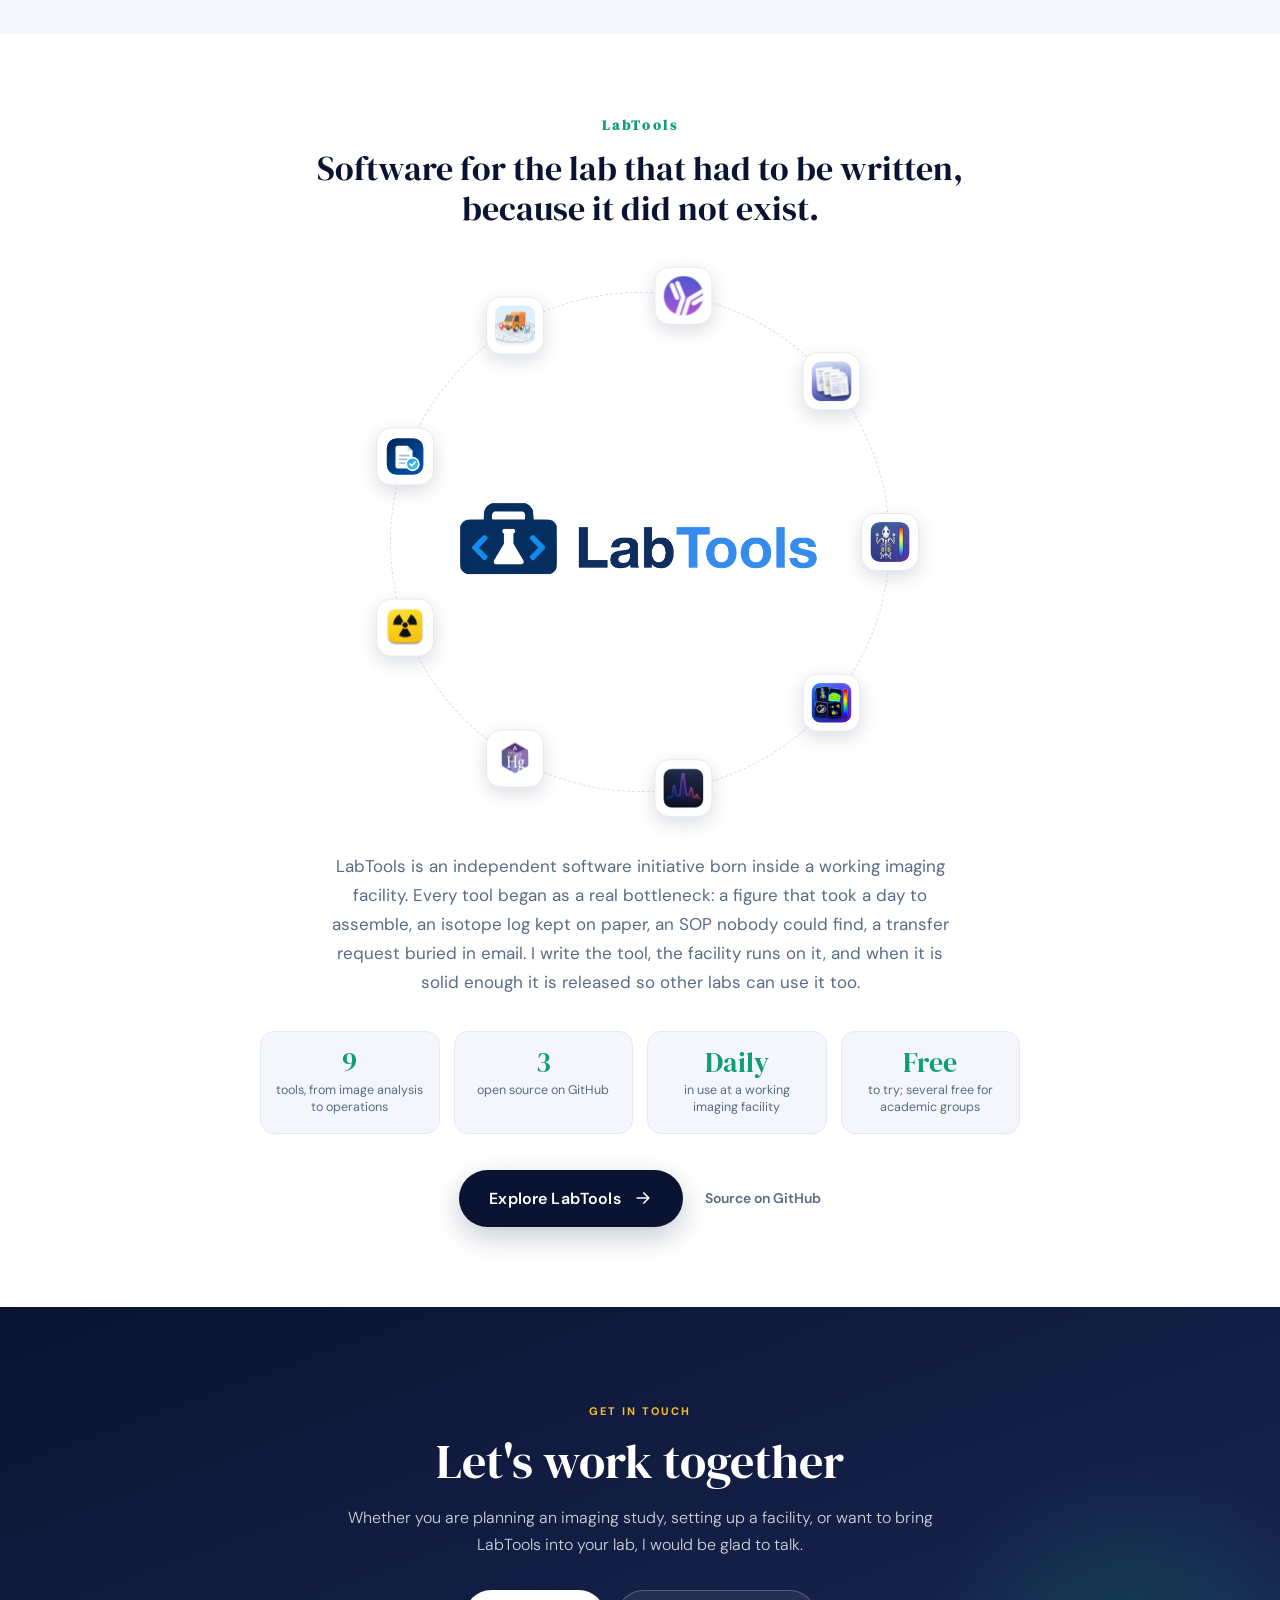
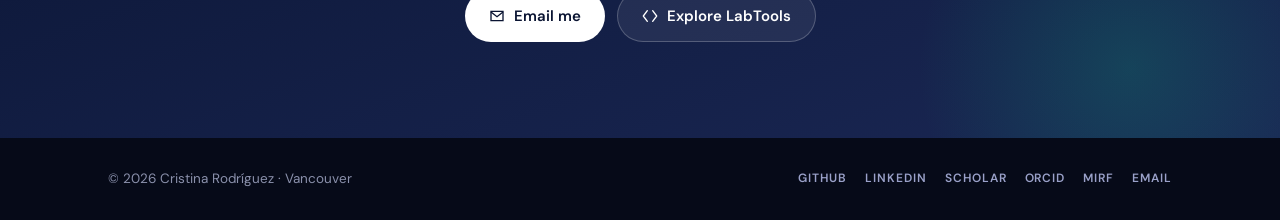
==== commit 63a2071b: "Add files via upload" ====
--- a/index.html
+++ b/index.html
@@ -482,8 +482,8 @@
       <div class="lead-col">
         <h3><svg class="ic"><use href="#i-compass"/></svg>Direction and strategy</h3>
         <ul>
-          <li>Define the service model, pricing and capacity of the facility, and where it invests next.</li>
-          <li>Own the budget of a fully cost-recovered facility.</li>
+          <li>Define the service model, pricing and capacity of the facility, and where its limited resources go first.</li>
+          <li>Own the budget of a fully cost-recovered facility: no departmental or faculty funding, every cost met from the services it delivers.</li>
           <li>Report to institutional and scientific oversight bodies, including TRIUMF's Life Sciences committee.</li>
           <li>Build and maintain the partnerships that bring studies in: UBC, TRIUMF, SFU, BC Cancer, BC Children's Hospital.</li>
         </ul>
@@ -599,7 +599,7 @@
         <div class="cv-group">
           <h3><svg class="ic" aria-hidden="true"><use href="#i-briefcase"/></svg>Experience</h3>
           <div class="cv-row"><div class="cv-date">Dec 2020 to present</div><div><div class="cv-t">Preclinical Imaging Facility Manager, Molecular Imaging Research Facility (MIRF)</div><div class="cv-o">The University of British Columbia, Centre for Comparative Medicine</div>
-            <p class="cv-d"><strong>Strategy and operating model.</strong> Define the service portfolio, pricing, capacity and investment priorities of UBC's preclinical PET, SPECT and CT core, built around a VECTor/CT system that acquires all three modalities simultaneously, serving 17+ research groups and 25 active projects. Own the budget of a fully cost-recovered facility; rebuilt its financial and activity reporting into a single ledger and benchmarked its rate card against comparable Canadian facilities.</p>
+            <p class="cv-d"><strong>Strategy and operating model.</strong> Define the service portfolio, pricing, capacity and priorities of UBC's preclinical PET, SPECT and CT core, built around a VECTor/CT system that acquires all three modalities simultaneously, serving 17+ research groups and 25 active projects. Own the budget of a fully cost-recovered facility; rebuilt its financial and activity reporting into a single ledger and benchmarked its rate card against comparable Canadian facilities.</p>
             <p class="cv-d"><strong>Governance and compliance.</strong> Accountable for radiation-safety and animal-ethics compliance across every study; report to institutional and scientific oversight including TRIUMF's Life Sciences committee; manage the instrument lifecycle, QC and calibration programmes, service contracts and SOPs.</p>
             <p class="cv-d"><strong>Partnerships and scientific leadership.</strong> Build the relationships that sustain the facility with investigators, departments and partner institutions; negotiate scope and resources for multi-year studies; set the quantification methodology behind 63 facility publications since 2014.</p>
             <p class="cv-d"><strong>People and capacity building.</strong> Supervise and train technical staff, students and users; lead the annual imaging workshops; advised another UBC lab through its first year of a new microCT facility; lead trainer for optical imaging across Pharmaceutical Sciences labs.</p>
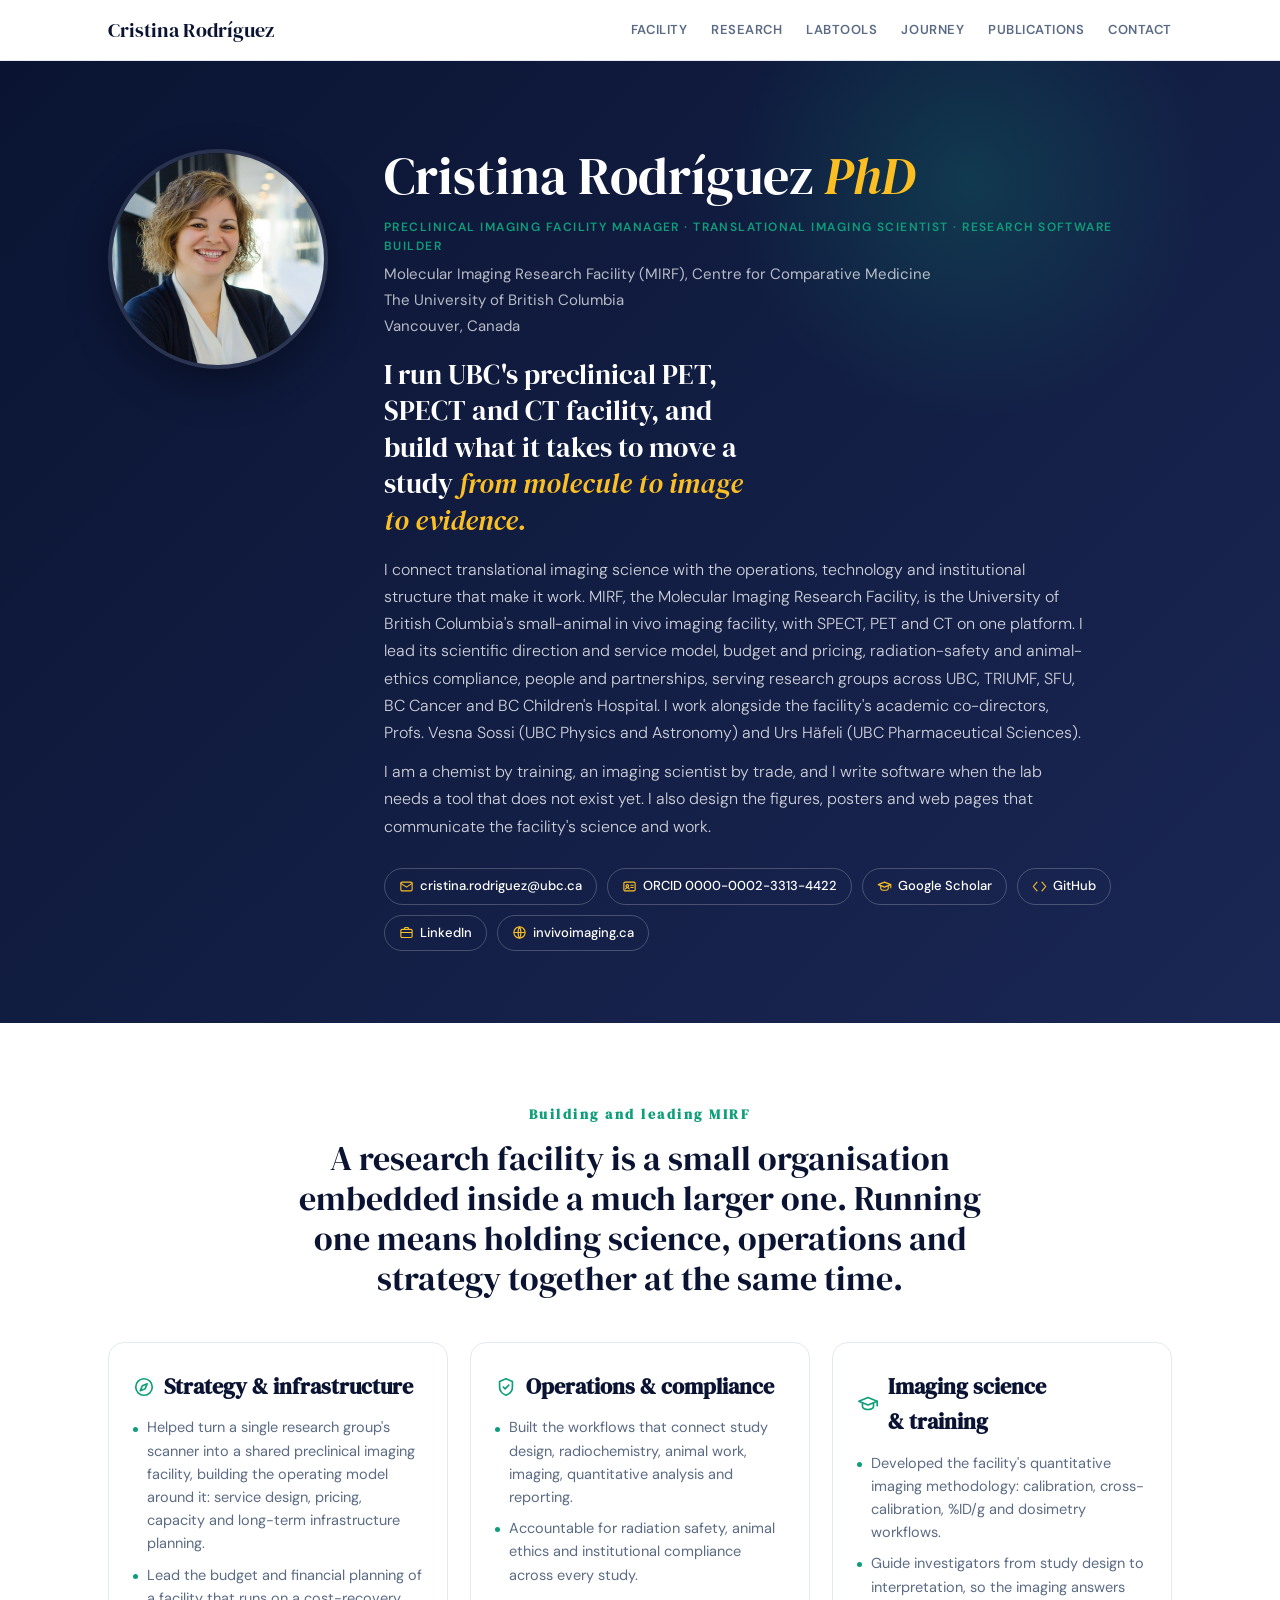
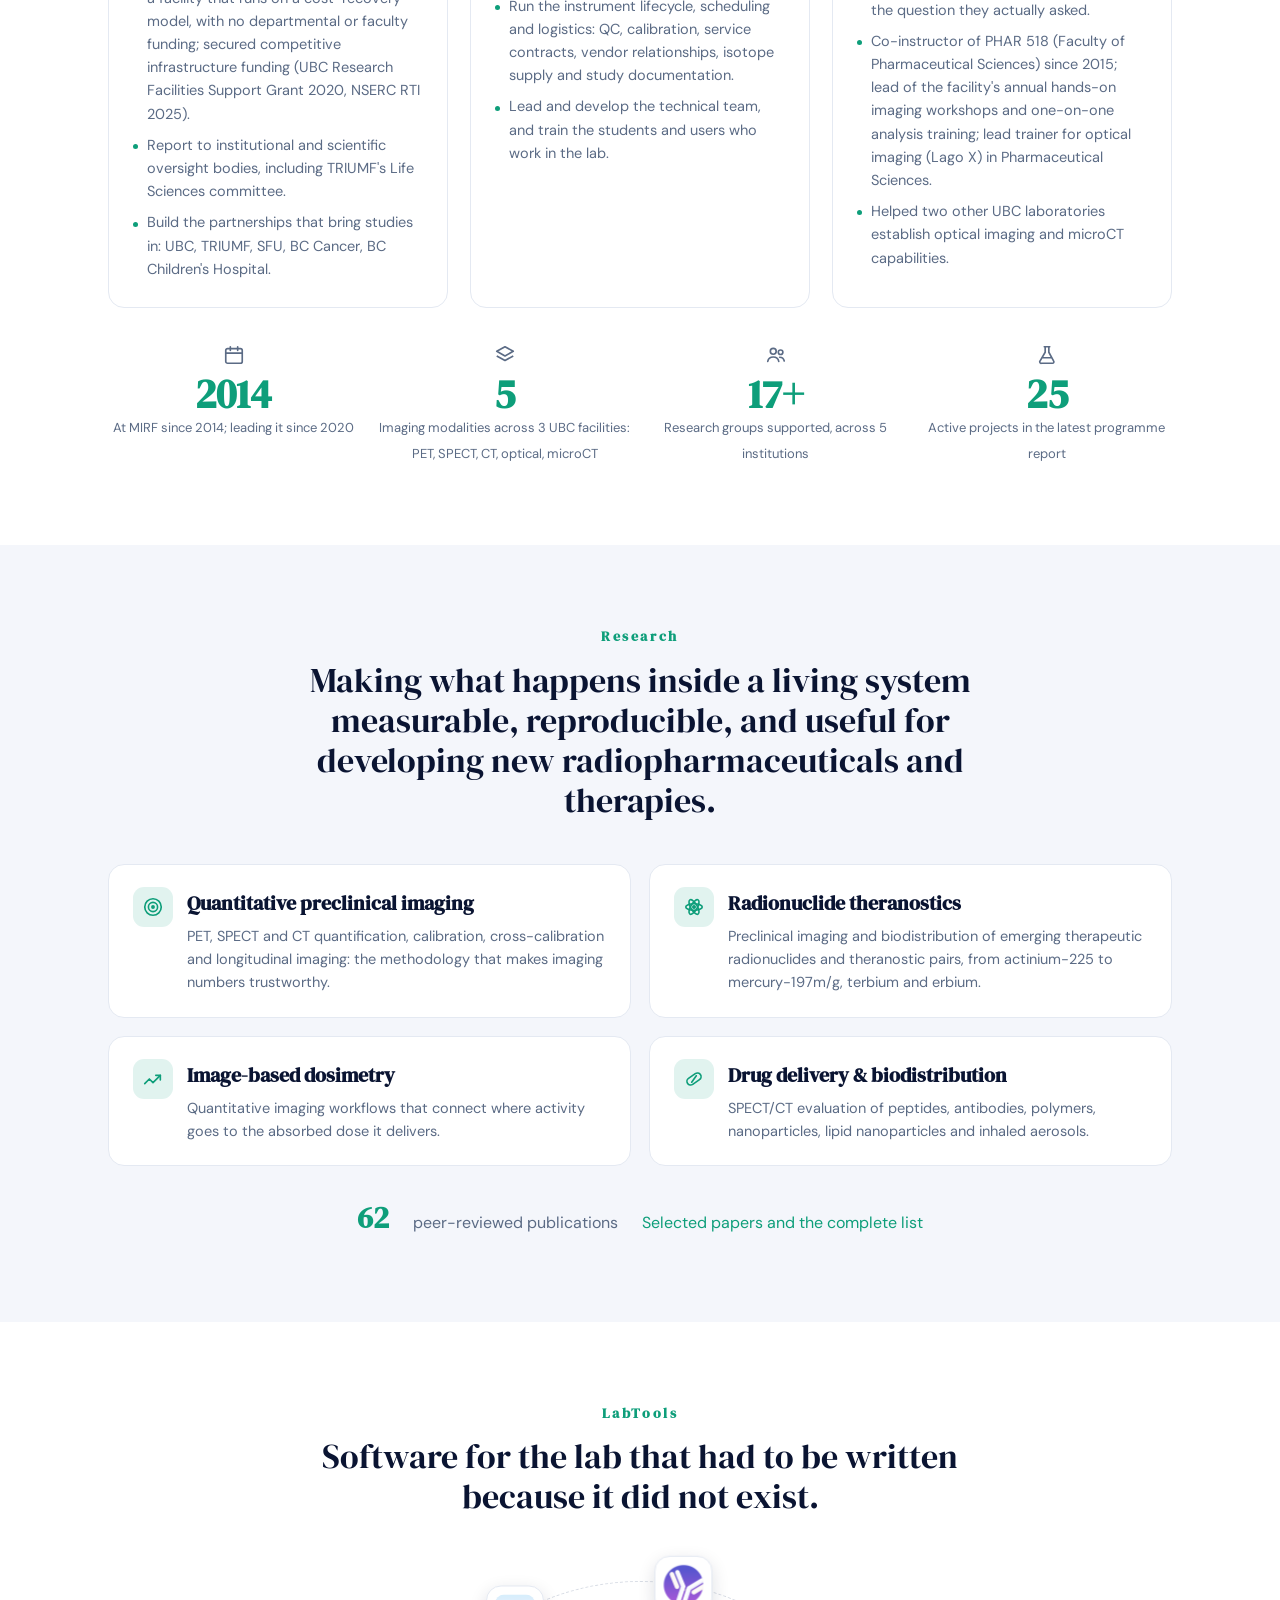
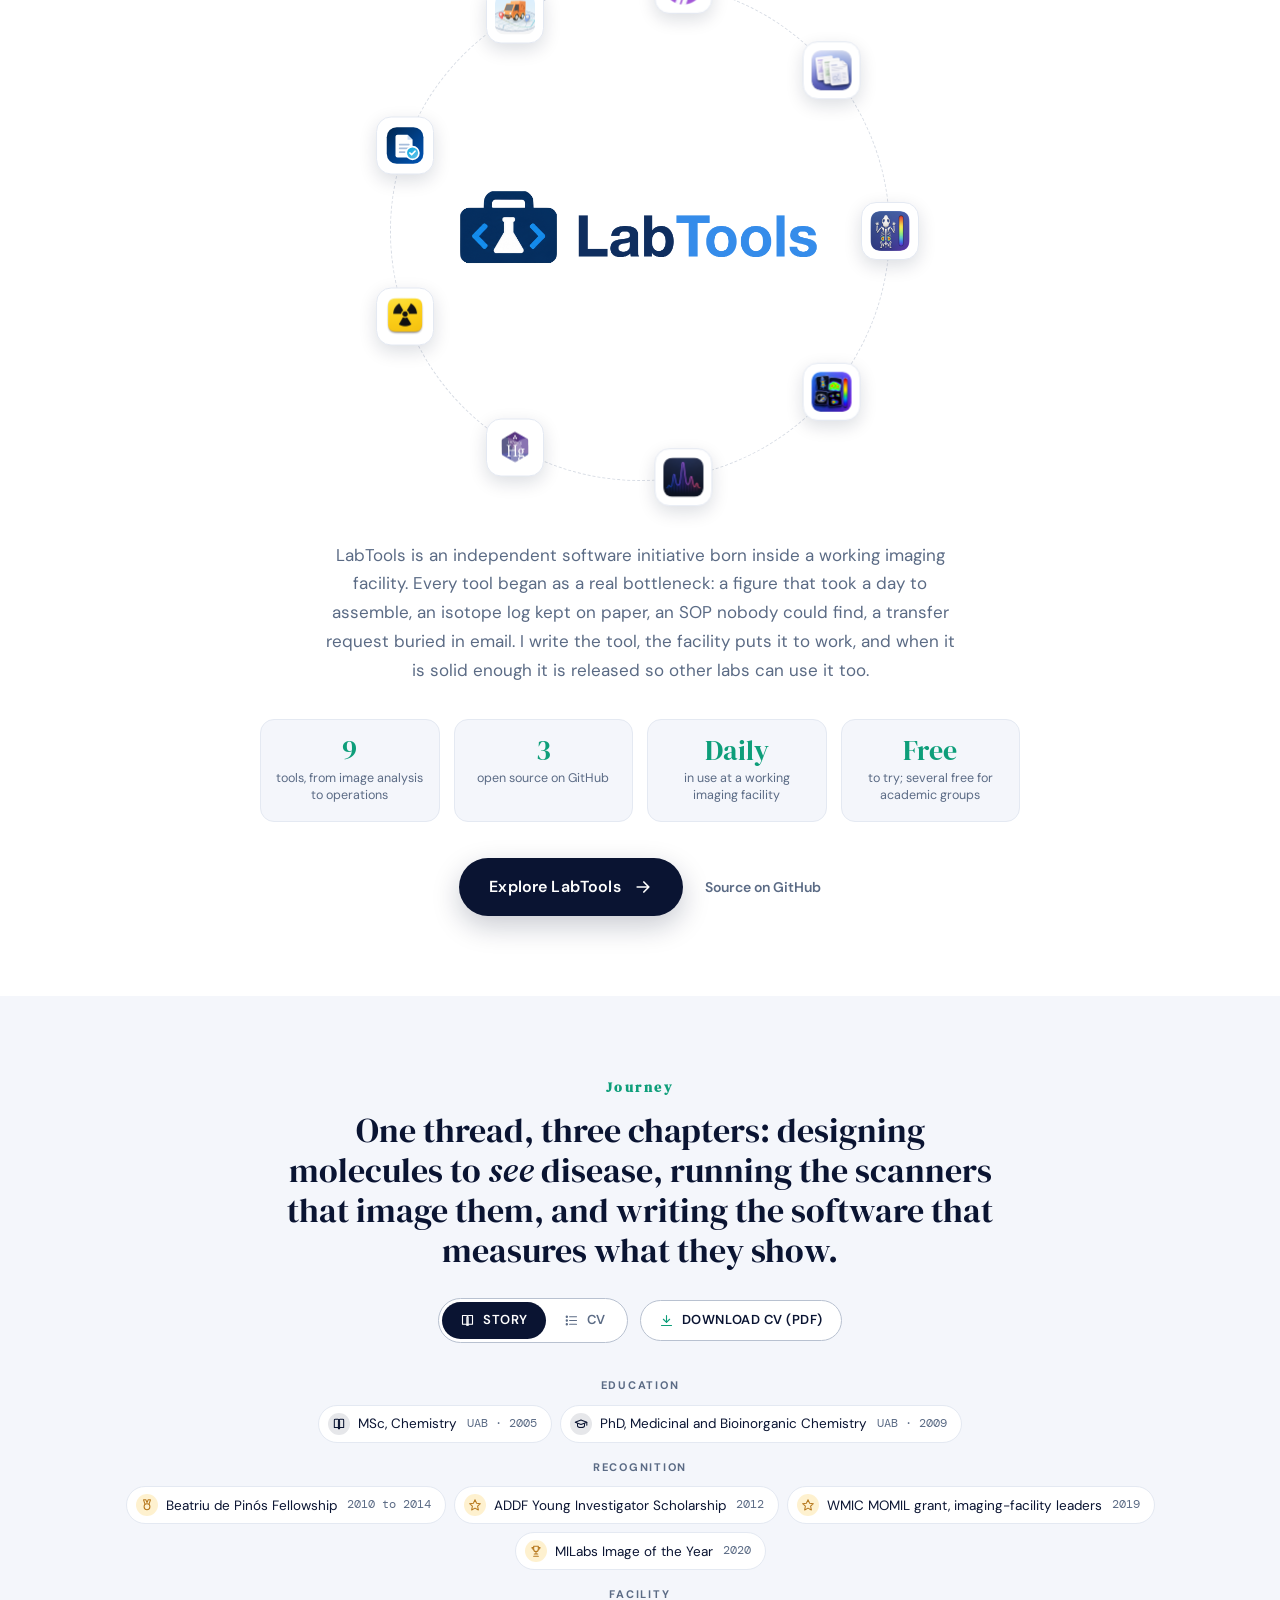
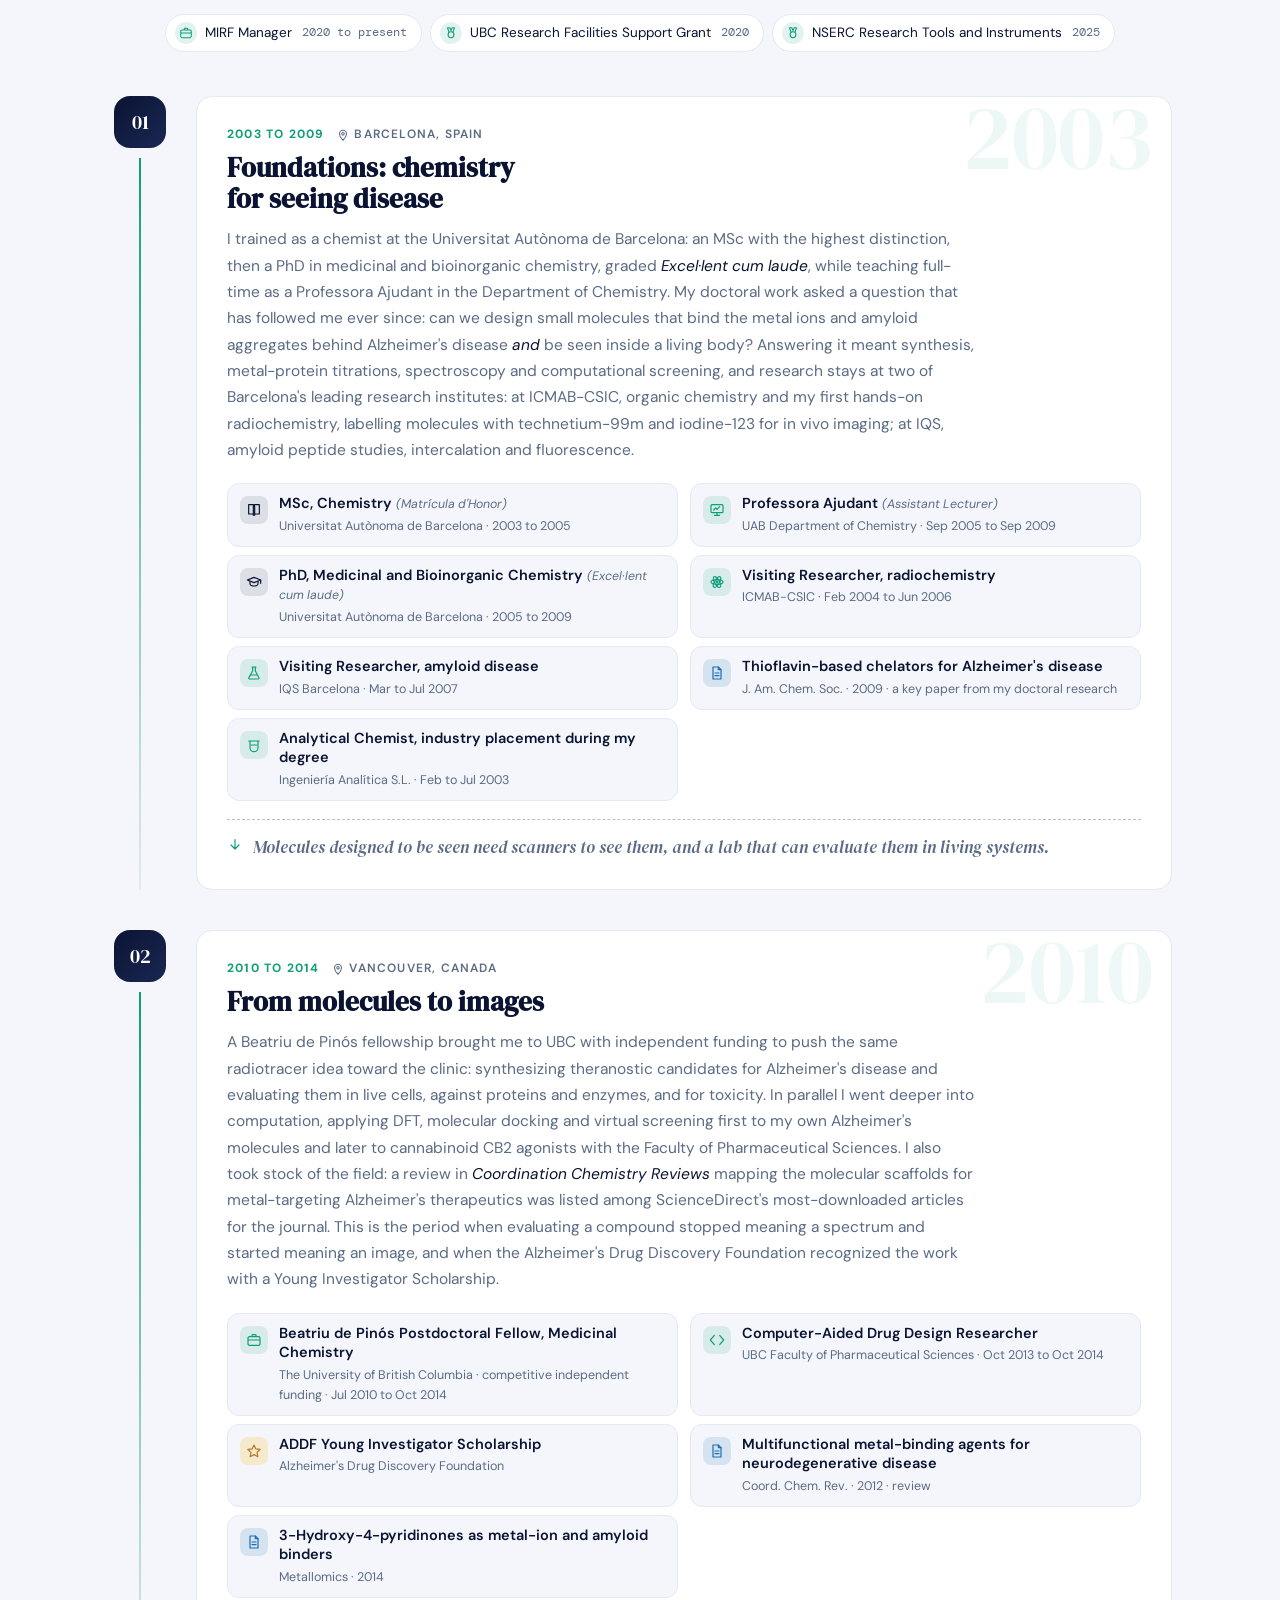
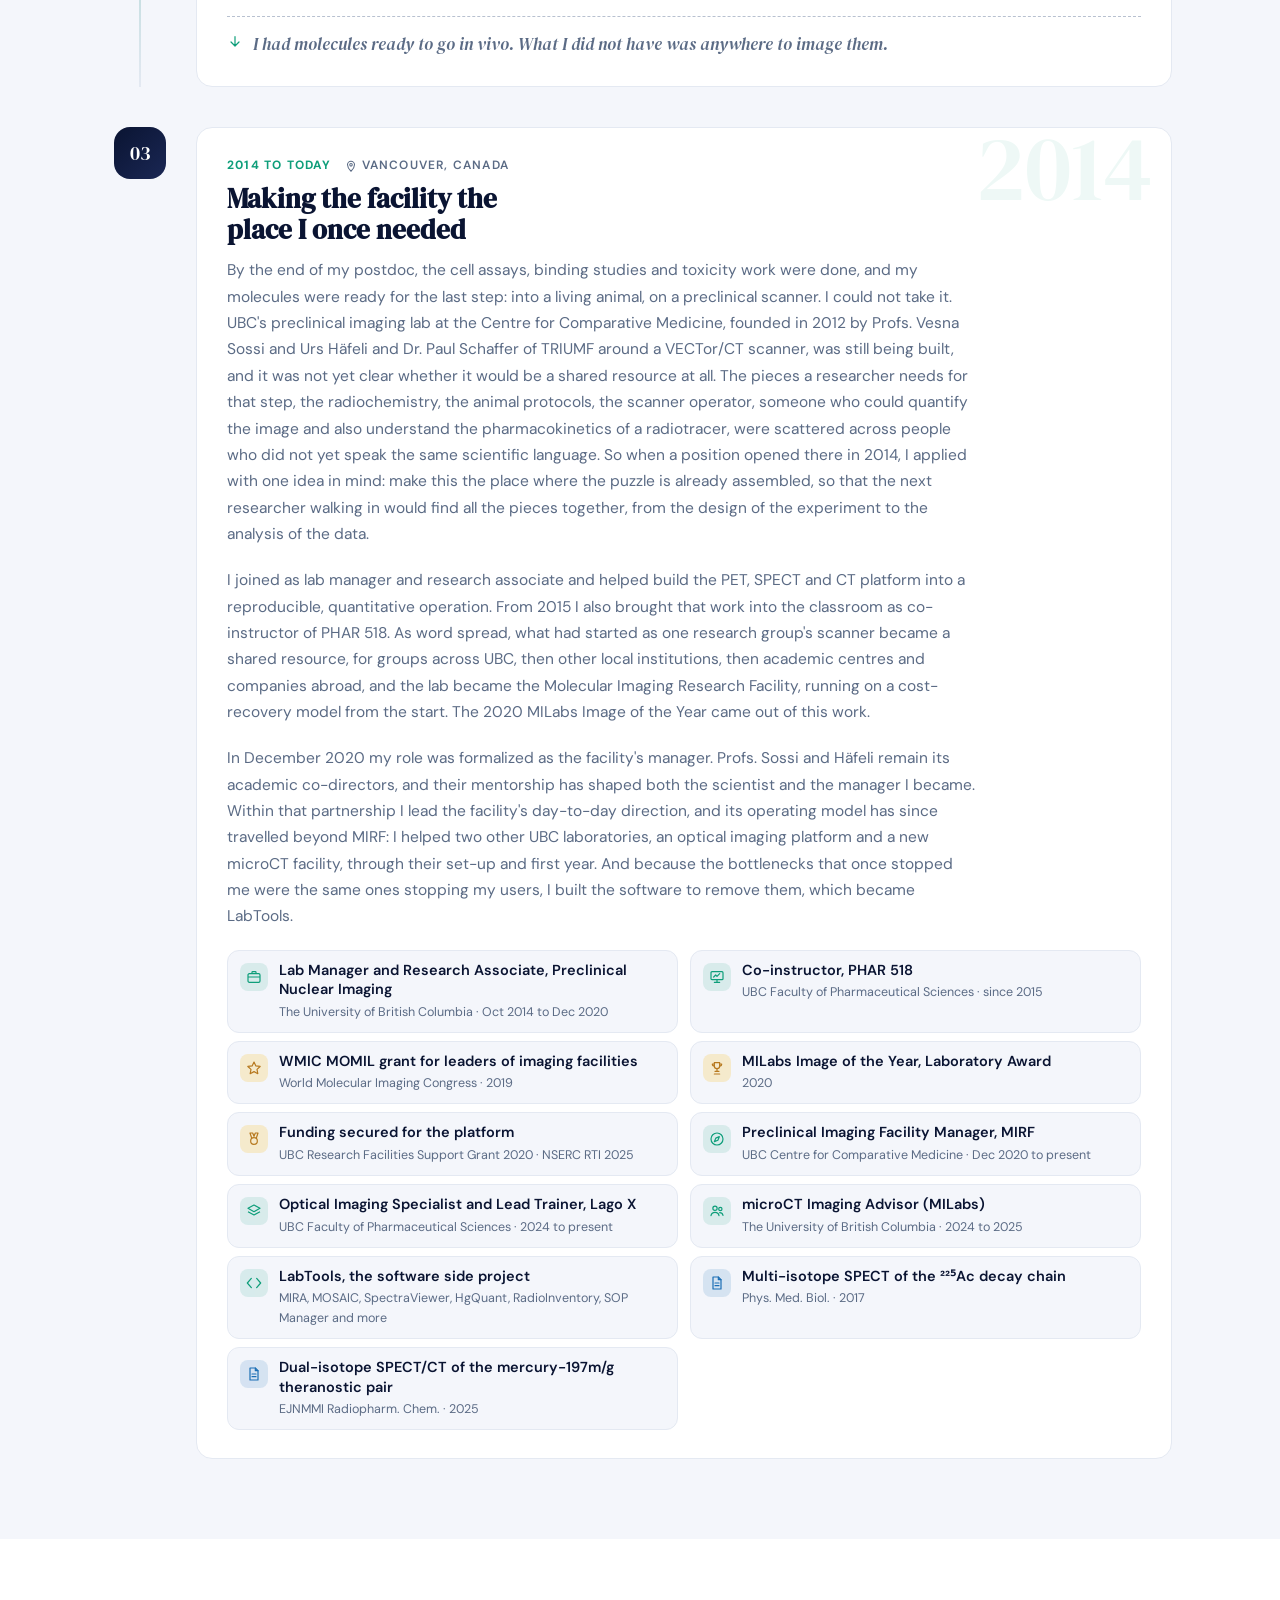
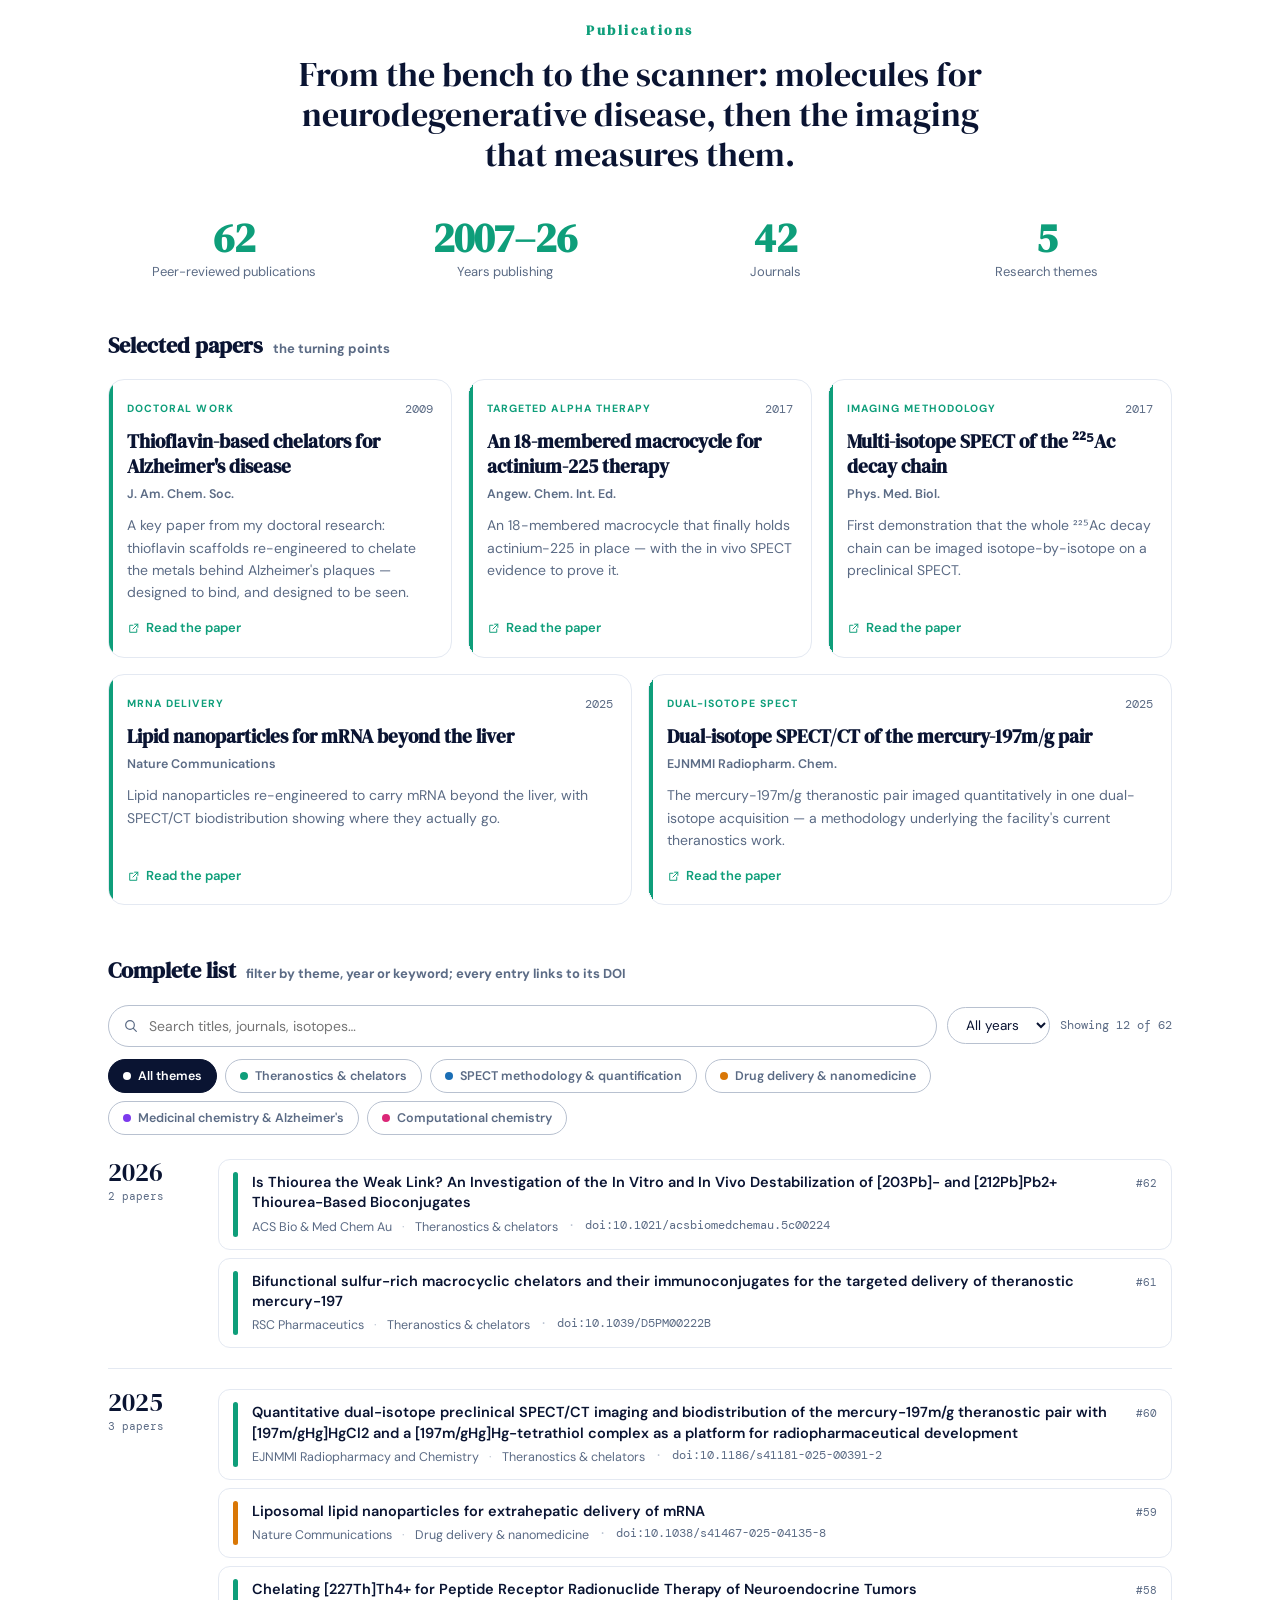
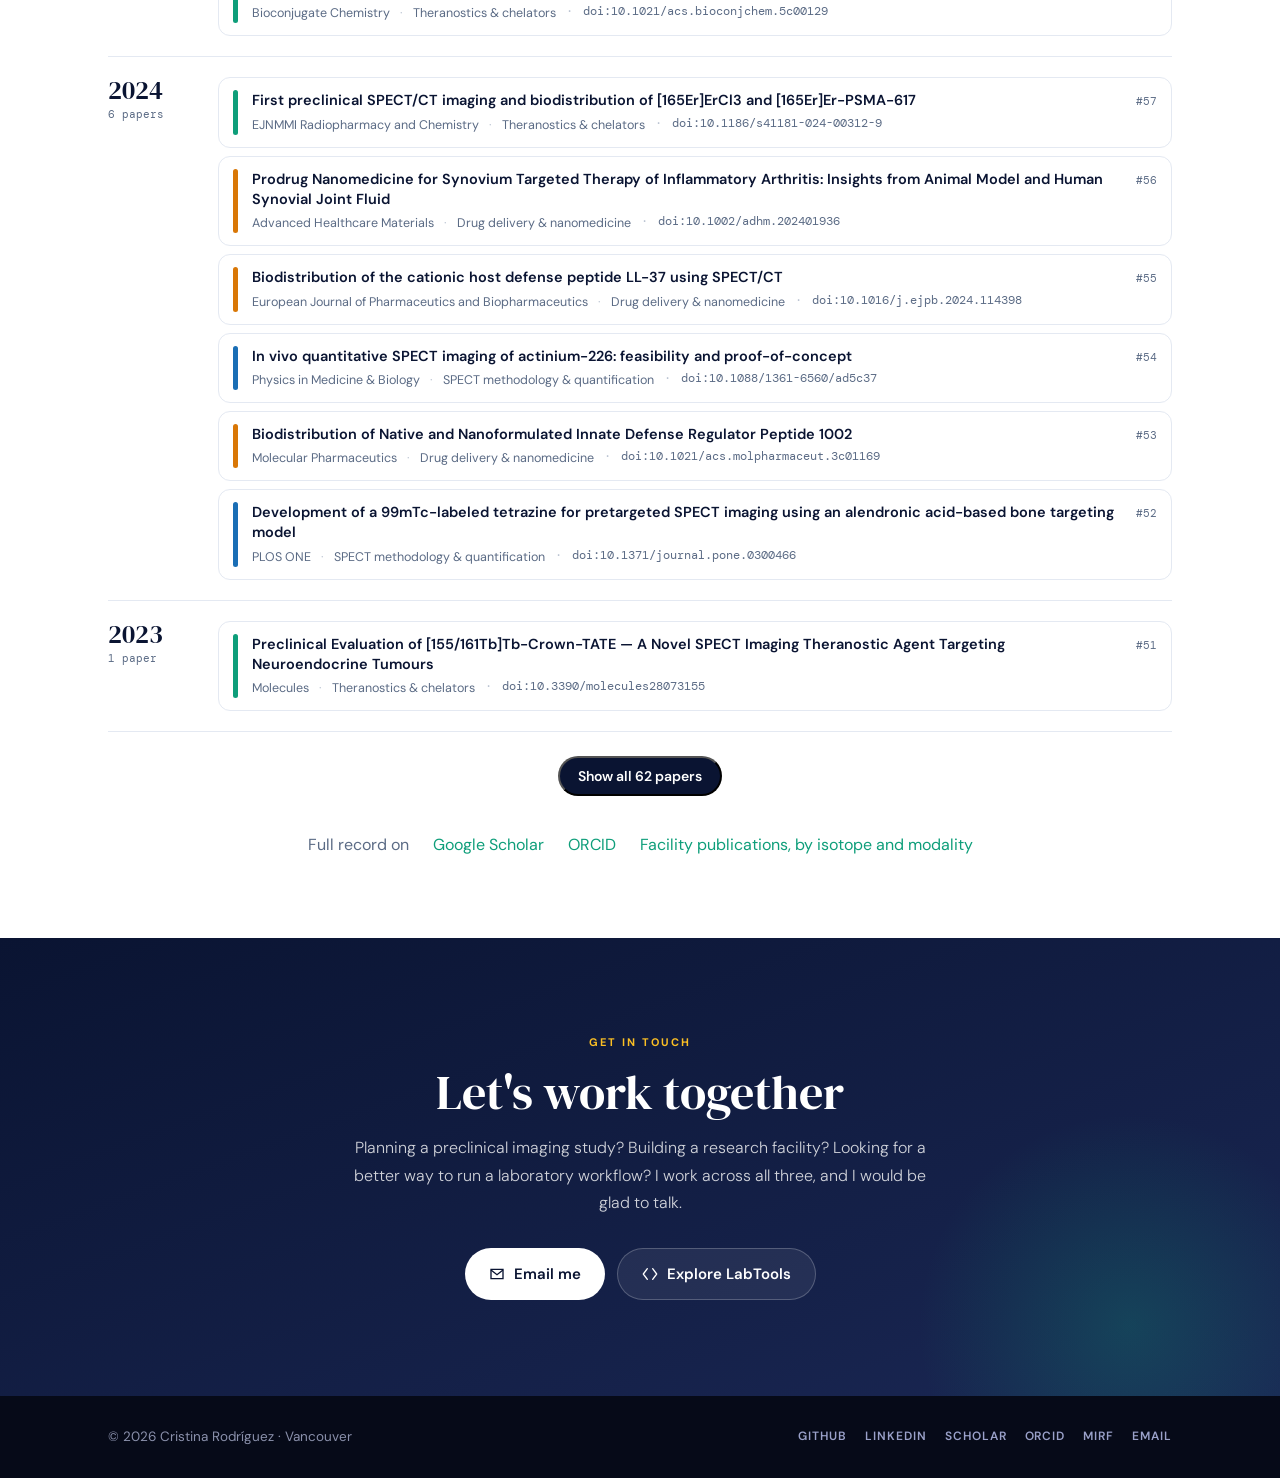
==== commit 8e4ac24e: "Add files via upload" ====
--- a/index.html
+++ b/index.html
@@ -217,6 +217,7 @@
   .pub-sub { font-family: var(--display); font-size: 22px; margin: 0 0 16px; display: flex; align-items: baseline; gap: 10px; flex-wrap: wrap; }
   .pub-sub small { font-family: var(--body); font-size: 13px; color: var(--muted); }
   .sel-grid { display: grid; grid-template-columns: repeat(4, 1fr); gap: 16px; margin-bottom: 48px; }
+  @media (min-width: 1001px) { .sel-grid { grid-template-columns: repeat(6, 1fr); } .sel-grid .sel { grid-column: span 2; } .sel-grid .sel:nth-child(n+4) { grid-column: span 3; } }
   @media (max-width: 1000px) { .sel-grid { grid-template-columns: repeat(2, 1fr); } } @media (max-width: 600px) { .sel-grid { grid-template-columns: 1fr; } }
   .sel { display: flex; flex-direction: column; background: var(--bg); border: 1px solid var(--line); border-radius: 16px; padding: 20px 18px 18px; position: relative; overflow: hidden; transition: transform .18s, border-color .18s; }
   .sel::before { content: ""; position: absolute; left: 0; top: 0; bottom: 0; width: 4px; background: var(--accent); z-index: 1; }
@@ -434,10 +435,10 @@
     <a class="name" href="#top">Cristina Rodríguez</a>
     <ul>
       <li><a href="#facility">Facility</a></li>
+      <li><a href="#research">Research</a></li>
+      <li><a href="#labtools">LabTools</a></li>
       <li><a href="#journey">Journey</a></li>
-      <li><a href="#research">Research</a></li>
       <li><a href="#publications">Publications</a></li>
-      <li><a href="#labtools">LabTools</a></li>
       <li><a href="#contact">Contact</a></li>
     </ul>
   </div>
@@ -449,16 +450,15 @@
     <div>
       <h1>Cristina Rodríguez <span>PhD</span></h1>
       <div class="role">
-        <strong>Preclinical Imaging Facility Manager</strong>
+        <strong>Preclinical Imaging Facility Manager · Translational Imaging Scientist · Research Software Builder</strong>
         <span>Molecular Imaging Research Facility (MIRF), Centre for Comparative Medicine</span>
         <span>The University of British Columbia</span>
         <span>Vancouver, Canada</span>
       </div>
-      <div class="pos">Research facility leader · Imaging scientist · Builder of research operations tools</div>
-      <p class="lede">I lead a multimodal imaging core, and I set both <em>where it goes and how it runs.</em></p>
+      <p class="lede">I run UBC's preclinical PET, SPECT and CT facility, and build what it takes to move a study <em>from molecule to image to evidence.</em></p>
       <div class="intro">
-        <p>MIRF, the Molecular Imaging Research Facility, is the University of British Columbia's small-animal in vivo imaging facility, with SPECT, PET and CT on one platform. I am responsible for the scientific direction and service model, the budget and pricing, radiation safety and animal ethics compliance, the people, and the relationships with the groups at UBC, TRIUMF, SFU, BC Cancer and BC Children's Hospital whose studies come through the door. I work alongside the facility's academic co-directors, Profs. Vesna Sossi (UBC Physics and Astronomy) and Urs Häfeli (UBC Pharmaceutical Sciences).</p>
-        <p>I am a chemist by training, an imaging scientist by trade, and I write software when the lab needs a tool that does not exist yet. I also design the figures, posters and web pages the lab puts its name to.</p>
+        <p>I connect translational imaging science with the operations, technology and institutional structure that make it work. MIRF, the Molecular Imaging Research Facility, is the University of British Columbia's small-animal in vivo imaging facility, with SPECT, PET and CT on one platform. I lead its scientific direction and service model, budget and pricing, radiation-safety and animal-ethics compliance, people and partnerships, serving research groups across UBC, TRIUMF, SFU, BC Cancer and BC Children's Hospital. I work alongside the facility's academic co-directors, Profs. Vesna Sossi (UBC Physics and Astronomy) and Urs Häfeli (UBC Pharmaceutical Sciences).</p>
+        <p>I am a chemist by training, an imaging scientist by trade, and I write software when the lab needs a tool that does not exist yet. I also design the figures, posters and web pages that communicate the facility's science and work.</p>
       </div>
       <div class="links">
         <a href="mailto:cristina.rodriguez@ubc.ca"><svg class="ic"><use href="#i-mail"/></svg>cristina.rodriguez@ubc.ca</a>
@@ -475,44 +475,97 @@
 <section id="facility">
   <div class="wrap">
     <div class="sec-head">
-      <h2>Leading the facility</h2>
-      <p>A core facility is a small organisation. Running one means science, operations and strategy at the same time.</p>
+      <h2>Building and leading MIRF</h2>
+      <p>A research facility is a small organisation embedded inside a much larger one. Running one means holding science, operations and strategy together at the same time.</p>
     </div>
     <div class="lead-grid">
       <div class="lead-col">
-        <h3><svg class="ic"><use href="#i-compass"/></svg>Direction and strategy</h3>
+        <h3><svg class="ic"><use href="#i-compass"/></svg>Strategy &amp; infrastructure</h3>
         <ul>
-          <li>Define the service model, pricing and capacity of the facility, and where its limited resources go first.</li>
-          <li>Own the budget of a fully cost-recovered facility: no departmental or faculty funding, every cost met from the services it delivers.</li>
+          <li>Helped turn a single research group's scanner into a shared preclinical imaging facility, building the operating model around it: service design, pricing, capacity and long-term infrastructure planning.</li>
+          <li>Lead the budget and financial planning of a facility that runs on a cost-recovery model, with no departmental or faculty funding; secured competitive infrastructure funding (UBC Research Facilities Support Grant 2020, NSERC RTI 2025).</li>
           <li>Report to institutional and scientific oversight bodies, including TRIUMF's Life Sciences committee.</li>
-          <li>Build and maintain the partnerships that bring studies in: UBC, TRIUMF, SFU, BC Cancer, BC Children's Hospital.</li>
+          <li>Build the partnerships that bring studies in: UBC, TRIUMF, SFU, BC Cancer, BC Children's Hospital.</li>
         </ul>
       </div>
       <div class="lead-col">
-        <h3><svg class="ic"><use href="#i-shield"/></svg>Operations and compliance</h3>
+        <h3><svg class="ic"><use href="#i-shield"/></svg>Operations &amp; compliance</h3>
         <ul>
-          <li>Radiation safety, animal ethics protocols and institutional compliance across every study.</li>
-          <li>Instrument lifecycle: QC, calibration, service contracts and vendor relationships.</li>
-          <li>Scheduling, isotope logistics, invoicing and study documentation.</li>
-          <li>Supervise and train the technical team and the students and users who work in the lab.</li>
+          <li>Built the workflows that connect study design, radiochemistry, animal work, imaging, quantitative analysis and reporting.</li>
+          <li>Accountable for radiation safety, animal ethics and institutional compliance across every study.</li>
+          <li>Run the instrument lifecycle, scheduling and logistics: QC, calibration, service contracts, vendor relationships, isotope supply and study documentation.</li>
+          <li>Lead and develop the technical team, and train the students and users who work in the lab.</li>
         </ul>
       </div>
       <div class="lead-col">
-        <h3><svg class="ic"><use href="#i-cap"/></svg>Science and training</h3>
+        <h3><svg class="ic"><use href="#i-cap"/></svg>Imaging science &amp; training</h3>
         <ul>
+          <li>Developed the facility's quantitative imaging methodology: calibration, cross-calibration, %ID/g and dosimetry workflows.</li>
           <li>Guide investigators from study design to interpretation, so the imaging answers the question they actually asked.</li>
-          <li>Set the quantification methodology: calibrations, cross-calibrations, %ID/g and dosimetry workflows.</li>
-          <li>Lead trainer for optical imaging (Lago X) in UBC Pharmaceutical Sciences.</li>
-          <li>Co-instructor of PHAR 518 (Faculty of Pharmaceutical Sciences) since 2015, and lead of the facility's annual hands-on imaging workshops and one-on-one data-analysis training.</li>
-          <li>Advise other groups setting up imaging capacity, most recently a new microCT facility.</li>
+          <li>Co-instructor of PHAR 518 (Faculty of Pharmaceutical Sciences) since 2015; lead of the facility's annual hands-on imaging workshops and one-on-one analysis training; lead trainer for optical imaging (Lago X) in Pharmaceutical Sciences.</li>
+          <li>Helped two other UBC laboratories establish optical imaging and microCT capabilities.</li>
         </ul>
       </div>
     </div>
     <div class="facts">
-      <div class="fact"><svg class="ic ic-fact"><use href="#i-calendar"/></svg><b>2014</b><span>At the facility since; leading it since 2020</span></div>
-      <div class="fact"><svg class="ic ic-fact"><use href="#i-layers"/></svg><b>5</b><span>Modalities I have run: SPECT, PET, CT, optical, microCT</span></div>
-      <div class="fact"><svg class="ic ic-fact"><use href="#i-people"/></svg><b>17+</b><span>Collaborating research groups supported</span></div>
-      <div class="fact"><svg class="ic ic-fact"><use href="#i-flask"/></svg><b>25</b><span>Research projects supported in the latest programme report</span></div>
+      <div class="fact"><svg class="ic ic-fact"><use href="#i-calendar"/></svg><b>2014</b><span>At MIRF since 2014; leading it since 2020</span></div>
+      <div class="fact"><svg class="ic ic-fact"><use href="#i-layers"/></svg><b>5</b><span>Imaging modalities across 3 UBC facilities: PET, SPECT, CT, optical, microCT</span></div>
+      <div class="fact"><svg class="ic ic-fact"><use href="#i-people"/></svg><b>17+</b><span>Research groups supported, across 5 institutions</span></div>
+      <div class="fact"><svg class="ic ic-fact"><use href="#i-flask"/></svg><b>25</b><span>Active projects in the latest programme report</span></div>
+    </div>
+  </div>
+</section>
+
+<section id="research">
+  <div class="wrap">
+    <div class="sec-head">
+      <h2>Research</h2>
+      <p>Making what happens inside a living system measurable, reproducible, and useful for developing new radiopharmaceuticals and therapies.</p>
+    </div>
+    <div class="themes" style="margin-bottom:0">
+      <div class="theme"><svg class="ic ic-theme"><use href="#i-target"/></svg><div><h3>Quantitative preclinical imaging</h3><p>PET, SPECT and CT quantification, calibration, cross-calibration and longitudinal imaging: the methodology that makes imaging numbers trustworthy.</p></div></div>
+      <div class="theme"><svg class="ic ic-theme"><use href="#i-atom"/></svg><div><h3>Radionuclide theranostics</h3><p>Preclinical imaging and biodistribution of emerging therapeutic radionuclides and theranostic pairs, from actinium-225 to mercury-197m/g, terbium and erbium.</p></div></div>
+      <div class="theme"><svg class="ic ic-theme"><use href="#i-trend"/></svg><div><h3>Image-based dosimetry</h3><p>Quantitative imaging workflows that connect where activity goes to the absorbed dose it delivers.</p></div></div>
+      <div class="theme"><svg class="ic ic-theme"><use href="#i-capsule"/></svg><div><h3>Drug delivery &amp; biodistribution</h3><p>SPECT/CT evaluation of peptides, antibodies, polymers, nanoparticles, lipid nanoparticles and inhaled aerosols.</p></div></div>
+    </div>
+    <div class="pubs">
+      <b class="pubN">61</b><span>peer-reviewed publications</span>
+      <a href="#publications">Selected papers and the complete list</a>
+    </div>
+  </div>
+</section>
+
+<section id="labtools">
+  <div class="wrap">
+    <div class="sec-head">
+      <h2>LabTools</h2>
+      <p>Software for the lab that had to be written because it did not exist.</p>
+    </div>
+    <div class="lt-hero">
+      <div class="lt-orbit" aria-hidden="false">
+        <div class="lt-ring"></div>
+        <picture class="lt-logo"><source srcset="LabTools_logo_dark.png" media="(prefers-color-scheme: dark)"><img src="LabTools_logo.png" alt="LabTools" width="1400" height="435"></picture>
+        <a class="sat" style="--a:0deg;--d:0.0s" href="labtools/#mira" title="MIRA" aria-label="MIRA"><img src="ic_mira.png" alt=""></a>
+        <a class="sat" style="--a:40deg;--d:0.35s" href="labtools/#mosaic" title="MOSAIC" aria-label="MOSAIC"><img src="ic_mosaic.png" alt=""></a>
+        <a class="sat" style="--a:80deg;--d:0.7s" href="labtools/#spectraviewer" title="SpectraViewer" aria-label="SpectraViewer"><img src="ic_spectra.png" alt=""></a>
+        <a class="sat" style="--a:120deg;--d:1.05s" href="labtools/#hgquant" title="HgQuant" aria-label="HgQuant"><img src="ic_hgquant.png" alt=""></a>
+        <a class="sat" style="--a:160deg;--d:1.4s" href="labtools/#radioinventory" title="RadioInventory" aria-label="RadioInventory"><img src="ic_radioinv.png" alt=""></a>
+        <a class="sat" style="--a:200deg;--d:1.75s" href="labtools/#sop-manager" title="SOP Manager" aria-label="SOP Manager"><img src="SOP_Manager_Logo.svg" alt=""></a>
+        <a class="sat" style="--a:240deg;--d:2.1s" href="labtools/#rodent-transfer" title="Rodent Transfer Portal" aria-label="Rodent Transfer Portal"><img src="ic_rtp.png" alt=""></a>
+        <a class="sat" style="--a:280deg;--d:2.45s" href="labtools/#antibody-databank" title="Antibody DataBank" aria-label="Antibody DataBank"><img src="ic_antibody.png" alt=""></a>
+        <a class="sat" style="--a:320deg;--d:2.8s" href="labtools/#foliolab" title="FolioLab" aria-label="FolioLab"><img src="ic_folio.png" alt=""></a>
+      </div>
+      <p class="lt-lead">LabTools is an independent software initiative born inside a working imaging facility. Every tool began as a real bottleneck: a figure that took a day to assemble, an isotope log kept on paper, an SOP nobody could find, a transfer request buried in email. I write the tool, the facility puts it to work, and when it is solid enough it is released so other labs can use it too.</p>
+      <div class="lt-facts">
+        <div><b>9</b><span>tools, from image analysis to operations</span></div>
+        <div><b>3</b><span>open source on GitHub</span></div>
+        <div><b>Daily</b><span>in use at a working imaging facility</span></div>
+        <div><b>Free</b><span>to try; several free for academic groups</span></div>
+      </div>
+      <div class="lt-cta">
+        <a class="lt-btn" href="labtools/"><span>Explore LabTools</span><svg viewBox="0 0 24 24" aria-hidden="true"><path d="M5 12h14M13 6l6 6-6 6" fill="none" stroke="currentColor" stroke-width="2" stroke-linecap="round" stroke-linejoin="round"/></svg></a>
+        <a class="lt-alt" href="https://github.com/cristinarod2" target="_blank" rel="noopener">Source on GitHub</a>
+      </div>
     </div>
   </div>
 </section>
@@ -532,22 +585,23 @@
       <a class="btn-print" href="Cristina_Rodriguez_CV.pdf" download><svg class="ic" aria-hidden="true"><use href="#i-download"/></svg>Download CV (PDF)</a>
     </div>
     <div class="creds-wrap">
-      <div class="creds-label">Credentials, in order</div>
+      <div class="creds-label">Education</div>
       <div class="creds">
         <span class="cred navy"><svg class="ic" aria-hidden="true"><use href="#i-book"/></svg>MSc, Chemistry <small>UAB · 2005</small></span>
         <span class="cred navy"><svg class="ic" aria-hidden="true"><use href="#i-cap"/></svg>PhD, Medicinal and Bioinorganic Chemistry <small>UAB · 2009</small></span>
-        <span class="cred gold"><svg class="ic" aria-hidden="true"><use href="#i-medal"/></svg>Beatriu de Pinós Fellow <small>2010 to 2014</small></span>
+      </div>
+      <div class="creds-label">Recognition</div>
+      <div class="creds">
+        <span class="cred gold"><svg class="ic" aria-hidden="true"><use href="#i-medal"/></svg>Beatriu de Pinós Fellowship <small>2010 to 2014</small></span>
         <span class="cred gold"><svg class="ic" aria-hidden="true"><use href="#i-star"/></svg>ADDF Young Investigator Scholarship <small>2012</small></span>
         <span class="cred gold"><svg class="ic" aria-hidden="true"><use href="#i-star"/></svg>WMIC MOMIL grant, imaging-facility leaders <small>2019</small></span>
         <span class="cred gold"><svg class="ic" aria-hidden="true"><use href="#i-trophy"/></svg>MILabs Image of the Year <small>2020</small></span>
       </div>
-      <div class="creds-label">The facility at a glance</div>
+      <div class="creds-label">Facility</div>
       <div class="creds">
-        <span class="cred"><svg class="ic" aria-hidden="true"><use href="#i-people"/></svg>17+ research groups · 5 institutions</span>
-        <span class="cred"><svg class="ic" aria-hidden="true"><use href="#i-flask"/></svg>25 active projects <small>latest report</small></span>
-        <span class="cred"><svg class="ic" aria-hidden="true"><use href="#i-layers"/></svg>5 modalities across 3 UBC facilities</span>
-        <span class="cred"><svg class="ic" aria-hidden="true"><use href="#i-medal"/></svg>RFSG 2020 · NSERC RTI 2025 <small>funding secured</small></span>
-        <span class="cred"><svg class="ic" aria-hidden="true"><use href="#i-doc"/></svg><span><span class="pubN">61</span> peer-reviewed publications</span> <small>h-index 26</small></span>
+        <span class="cred"><svg class="ic" aria-hidden="true"><use href="#i-briefcase"/></svg>MIRF Manager <small>2020 to present</small></span>
+        <span class="cred"><svg class="ic" aria-hidden="true"><use href="#i-medal"/></svg>UBC Research Facilities Support Grant <small>2020</small></span>
+        <span class="cred"><svg class="ic" aria-hidden="true"><use href="#i-medal"/></svg>NSERC Research Tools and Instruments <small>2025</small></span>
       </div>
     </div>
 
@@ -559,7 +613,7 @@
           <div class="ch-meta"><span class="ch-era">2003 to 2009</span><span class="ch-loc"><svg class="ic" aria-hidden="true"><use href="#i-pin"/></svg>Barcelona, Spain</span></div>
           <h3>Foundations: chemistry for seeing disease</h3>
           <p class="ch-story">I trained as a chemist at the Universitat Autònoma de Barcelona: an MSc with the highest distinction, then a PhD in medicinal and bioinorganic chemistry, graded <em>Excel·lent cum laude</em>, while teaching full-time as a Professora Ajudant in the Department of Chemistry. My doctoral work asked a question that has followed me ever since: can we design small molecules that bind the metal ions and amyloid aggregates behind Alzheimer's disease <em>and</em> be seen inside a living body? Answering it meant synthesis, metal-protein titrations, spectroscopy and computational screening, and research stays at two of Barcelona's leading research institutes: at ICMAB-CSIC, organic chemistry and my first hands-on radiochemistry, labelling molecules with technetium-99m and iodine-123 for in vivo imaging; at IQS, amyloid peptide studies, intercalation and fluorescence.</p>
-          <ul class="ms"><li class="ms-item degree"><svg class="ic" aria-hidden="true"><use href="#i-book"/></svg><div><div class="ms-t">MSc, Chemistry <span class="orig">(Matrícula d'Honor)</span></div><div class="ms-s">Universitat Autònoma de Barcelona · 2003 to 2005</div></div></li><li class="ms-item role"><svg class="ic" aria-hidden="true"><use href="#i-teach"/></svg><div><div class="ms-t">Professora Ajudant <span class="orig">(Assistant Lecturer)</span></div><div class="ms-s">UAB Department of Chemistry · Sep 2005 to Sep 2009</div></div></li><li class="ms-item degree"><svg class="ic" aria-hidden="true"><use href="#i-cap"/></svg><div><div class="ms-t">PhD, Medicinal and Bioinorganic Chemistry <span class="orig">(Excel·lent cum laude)</span></div><div class="ms-s">Universitat Autònoma de Barcelona · 2005 to 2009</div></div></li><li class="ms-item role"><svg class="ic" aria-hidden="true"><use href="#i-atom"/></svg><div><div class="ms-t">Visiting Researcher, radiochemistry</div><div class="ms-s">ICMAB-CSIC · Feb 2004 to Jun 2006</div></div></li><li class="ms-item role"><svg class="ic" aria-hidden="true"><use href="#i-flask"/></svg><div><div class="ms-t">Visiting Researcher, amyloid disease</div><div class="ms-s">IQS Barcelona · Mar to Jul 2007</div></div></li><li class="ms-item paper"><svg class="ic" aria-hidden="true"><use href="#i-doc"/></svg><div><div class="ms-t"><a href="https://doi.org/10.1021/ja806062g" target=_blank rel=noopener>Thioflavin-based chelators for Alzheimer's disease</a></div><div class="ms-s">J. Am. Chem. Soc. · 2009 · the thesis in one paper</div></div></li><li class="ms-item role"><svg class="ic" aria-hidden="true"><use href="#i-lab"/></svg><div><div class="ms-t">Analytical Chemist, industry placement during my degree</div><div class="ms-s">Ingeniería Analítica S.L. · Feb to Jul 2003</div></div></li></ul>
+          <ul class="ms"><li class="ms-item degree"><svg class="ic" aria-hidden="true"><use href="#i-book"/></svg><div><div class="ms-t">MSc, Chemistry <span class="orig">(Matrícula d'Honor)</span></div><div class="ms-s">Universitat Autònoma de Barcelona · 2003 to 2005</div></div></li><li class="ms-item role"><svg class="ic" aria-hidden="true"><use href="#i-teach"/></svg><div><div class="ms-t">Professora Ajudant <span class="orig">(Assistant Lecturer)</span></div><div class="ms-s">UAB Department of Chemistry · Sep 2005 to Sep 2009</div></div></li><li class="ms-item degree"><svg class="ic" aria-hidden="true"><use href="#i-cap"/></svg><div><div class="ms-t">PhD, Medicinal and Bioinorganic Chemistry <span class="orig">(Excel·lent cum laude)</span></div><div class="ms-s">Universitat Autònoma de Barcelona · 2005 to 2009</div></div></li><li class="ms-item role"><svg class="ic" aria-hidden="true"><use href="#i-atom"/></svg><div><div class="ms-t">Visiting Researcher, radiochemistry</div><div class="ms-s">ICMAB-CSIC · Feb 2004 to Jun 2006</div></div></li><li class="ms-item role"><svg class="ic" aria-hidden="true"><use href="#i-flask"/></svg><div><div class="ms-t">Visiting Researcher, amyloid disease</div><div class="ms-s">IQS Barcelona · Mar to Jul 2007</div></div></li><li class="ms-item paper"><svg class="ic" aria-hidden="true"><use href="#i-doc"/></svg><div><div class="ms-t"><a href="https://doi.org/10.1021/ja806062g" target=_blank rel=noopener>Thioflavin-based chelators for Alzheimer's disease</a></div><div class="ms-s">J. Am. Chem. Soc. · 2009 · a key paper from my doctoral research</div></div></li><li class="ms-item role"><svg class="ic" aria-hidden="true"><use href="#i-lab"/></svg><div><div class="ms-t">Analytical Chemist, industry placement during my degree</div><div class="ms-s">Ingeniería Analítica S.L. · Feb to Jul 2003</div></div></li></ul>
           <div class="ch-thread"><svg class="ic" aria-hidden="true"><use href="#i-arrow"/></svg><span>Molecules designed to be seen need scanners to see them, and a lab that can evaluate them in living systems.</span></div>
         </div>
       </article>
@@ -580,7 +634,7 @@
         <div class="ch-body" data-wm="2014">
           <div class="ch-meta"><span class="ch-era">2014 to today</span><span class="ch-loc"><svg class="ic" aria-hidden="true"><use href="#i-pin"/></svg>Vancouver, Canada</span></div>
           <h3>Making the facility the place I once needed</h3>
-          <p class="ch-story">During my postdoc, once all the in vitro work was done, the cell assays, the binding and aggregation studies, the toxicity, my molecules were ready for the last step: into a living animal, in vivo, on a preclinical scanner. I could not take it. UBC's preclinical PET, SPECT and CT facility was only just being set up, and the pieces a researcher needs for that step, the radiochemistry, the animal protocols, the scanner operator, someone who could quantify the image and also understand the biochemistry and pharmacokinetics of a radiotracer, were scattered across people who did not yet know each other, or did not speak the same scientific language. I had the molecules and the in vitro data; what I did not have was a scanner I could book, an operator, and someone to quantify the images. The preclinical imaging lab at the Centre for Comparative Medicine was still being built, and it was not yet clear whether it would be a shared resource at all. For a researcher, that is the usual story: the pieces of the puzzle are never in the same place at the same time. The lab had been founded in 2012 by three principal investigators, Profs. Vesna Sossi and Urs Häfeli and Dr. Paul Schaffer of TRIUMF, around a VECTor/CT scanner. So when a position opened there in 2014, I applied with one idea in mind: make this the place where the puzzle is already assembled, so that the next researcher walking in would find all the pieces together, from the design of the experiment to the analysis of the data.</p><p class='ch-story'>I joined as lab manager and research associate and helped build the PET, SPECT and CT platform into a reproducible, quantitative operation. The science that came through the scanner was wide-ranging: radiometal chelators and theranostic pairs, radiolabelled antibodies, peptides and polymers, drug-delivery nanoparticles and inhaled aerosols, alpha-emitter decay chains and image-based dosimetry. From 2015 I also brought that work into the classroom as co-instructor of PHAR 518 at the Faculty of Pharmaceutical Sciences. And as word spread, what had started as one research group's scanner became a shared resource: more and more groups from UBC, then from other local institutions, then from academic centres and companies abroad, came to us for imaging, and the lab became the Molecular Imaging Research Facility, with a service model open to all of them. It has run on cost recovery from the start, with no departmental or faculty funding; the one-time, competitive UBC Research Facilities Support Grant it won in 2020 was earned on the same terms as any research grant. The 2020 MILabs Image of the Year came out of this work.</p><p class='ch-story'>In December 2020 my role was formalized as the facility's manager, with more responsibility and more independence, and the facility's reach widened with it. The partnership at its heart did not change: Profs. Vesna Sossi and Urs Häfeli, two of its founders, remain its academic co-directors, and their mentorship has shaped both the scientist and the manager I became. Within that partnership I own the facility's day-to-day direction: its service model and cost-recovered budget, accountability for radiation-safety and animal-ethics compliance and for reporting to its oversight bodies, and the working relationships with UBC, TRIUMF, SFU, BC Cancer and BC Children's Hospital that bring 17+ research groups and 25 active projects through the door. That operating model has since travelled beyond MIRF: I guided two other UBC laboratories, an optical imaging platform and a new sub-20 µm microCT facility, through their set-up and first year of operation, so my experience now spans five modalities across three facilities. And because the bottlenecks that once stopped me were the same ones stopping my users, I built the software to remove them, which became LabTools.</p>
+          <p class="ch-story">By the end of my postdoc, the cell assays, binding studies and toxicity work were done, and my molecules were ready for the last step: into a living animal, on a preclinical scanner. I could not take it. UBC's preclinical imaging lab at the Centre for Comparative Medicine, founded in 2012 by Profs. Vesna Sossi and Urs Häfeli and Dr. Paul Schaffer of TRIUMF around a VECTor/CT scanner, was still being built, and it was not yet clear whether it would be a shared resource at all. The pieces a researcher needs for that step, the radiochemistry, the animal protocols, the scanner operator, someone who could quantify the image and also understand the pharmacokinetics of a radiotracer, were scattered across people who did not yet speak the same scientific language. So when a position opened there in 2014, I applied with one idea in mind: make this the place where the puzzle is already assembled, so that the next researcher walking in would find all the pieces together, from the design of the experiment to the analysis of the data.</p><p class='ch-story'>I joined as lab manager and research associate and helped build the PET, SPECT and CT platform into a reproducible, quantitative operation. From 2015 I also brought that work into the classroom as co-instructor of PHAR 518. As word spread, what had started as one research group's scanner became a shared resource, for groups across UBC, then other local institutions, then academic centres and companies abroad, and the lab became the Molecular Imaging Research Facility, running on a cost-recovery model from the start. The 2020 MILabs Image of the Year came out of this work.</p><p class='ch-story'>In December 2020 my role was formalized as the facility's manager. Profs. Sossi and Häfeli remain its academic co-directors, and their mentorship has shaped both the scientist and the manager I became. Within that partnership I lead the facility's day-to-day direction, and its operating model has since travelled beyond MIRF: I helped two other UBC laboratories, an optical imaging platform and a new microCT facility, through their set-up and first year. And because the bottlenecks that once stopped me were the same ones stopping my users, I built the software to remove them, which became LabTools.</p>
           <ul class="ms"><li class="ms-item role"><svg class="ic" aria-hidden="true"><use href="#i-briefcase"/></svg><div><div class="ms-t">Lab Manager and Research Associate, Preclinical Nuclear Imaging</div><div class="ms-s">The University of British Columbia · Oct 2014 to Dec 2020</div></div></li><li class="ms-item role"><svg class="ic" aria-hidden="true"><use href="#i-teach"/></svg><div><div class="ms-t">Co-instructor, PHAR 518</div><div class="ms-s">UBC Faculty of Pharmaceutical Sciences · since 2015</div></div></li><li class="ms-item award"><svg class="ic" aria-hidden="true"><use href="#i-star"/></svg><div><div class="ms-t">WMIC MOMIL grant for leaders of imaging facilities</div><div class="ms-s">World Molecular Imaging Congress · 2019</div></div></li><li class="ms-item award"><svg class="ic" aria-hidden="true"><use href="#i-trophy"/></svg><div><div class="ms-t">MILabs Image of the Year, Laboratory Award</div><div class="ms-s">2020</div></div></li><li class="ms-item award"><svg class="ic" aria-hidden="true"><use href="#i-medal"/></svg><div><div class="ms-t">Funding secured for the platform</div><div class="ms-s">UBC Research Facilities Support Grant 2020 · NSERC RTI 2025</div></div></li><li class="ms-item role"><svg class="ic" aria-hidden="true"><use href="#i-compass"/></svg><div><div class="ms-t">Preclinical Imaging Facility Manager, MIRF</div><div class="ms-s">UBC Centre for Comparative Medicine · Dec 2020 to present</div></div></li><li class="ms-item role"><svg class="ic" aria-hidden="true"><use href="#i-layers"/></svg><div><div class="ms-t">Optical Imaging Specialist and Lead Trainer, Lago X</div><div class="ms-s">UBC Faculty of Pharmaceutical Sciences · 2024 to present</div></div></li><li class="ms-item role"><svg class="ic" aria-hidden="true"><use href="#i-people"/></svg><div><div class="ms-t">microCT Imaging Advisor (MILabs)</div><div class="ms-s">The University of British Columbia · 2024 to 2025</div></div></li><li class="ms-item project"><svg class="ic" aria-hidden="true"><use href="#i-code"/></svg><div><div class="ms-t"><a href="#labtools">LabTools, the software side project</a></div><div class="ms-s">MIRA, MOSAIC, SpectraViewer, HgQuant, RadioInventory, SOP Manager and more</div></div></li><li class="ms-item paper"><svg class="ic" aria-hidden="true"><use href="#i-doc"/></svg><div><div class="ms-t"><a href="https://doi.org/10.1088/1361-6560/aa6a99" target=_blank rel=noopener>Multi-isotope SPECT of the ²²⁵Ac decay chain</a></div><div class="ms-s">Phys. Med. Biol. · 2017</div></div></li><li class="ms-item paper"><svg class="ic" aria-hidden="true"><use href="#i-doc"/></svg><div><div class="ms-t"><a href="https://doi.org/10.1186/s41181-025-00391-2" target=_blank rel=noopener>Dual-isotope SPECT/CT of the mercury-197m/g theranostic pair</a></div><div class="ms-s">EJNMMI Radiopharm. Chem. · 2025</div></div></li></ul>
           
         </div>
@@ -591,19 +645,19 @@
       <div class="cv">
         <div class="cv-print-head">
           <h2>Cristina Rodríguez, PhD</h2>
-          <div class="l1">Research facility leader · Imaging scientist · Builder of research operations tools</div>
+          <div class="l1">Research facility leader · Translational imaging scientist · Research software builder</div>
           <div class="l1">Preclinical Imaging Facility Manager, Molecular Imaging Research Facility (MIRF) · The University of British Columbia · Vancouver, Canada</div>
           <div class="l2">cristina.rodriguez@ubc.ca · cristinarod2.github.io · orcid.org/0000-0002-3313-4422 · github.com/cristinarod2</div>
         </div>
-        <p class="cv-summary"><strong>Research facility leader · Imaging scientist · Builder of research operations tools.</strong> I run UBC's small-animal in vivo imaging core, a PET, SPECT and CT facility serving research groups across UBC, TRIUMF, SFU, BC Cancer and BC Children's Hospital, alongside its academic co-directors, Profs. Vesna Sossi and Urs Häfeli. I own its service model, budget and pricing as a fully cost-recovered operation, hold its radiation-safety and animal-ethics compliance, report to institutional and scientific oversight, and lead the partnerships that bring studies in. I joined the lab in 2014 and helped build it into the facility I now run; beyond MIRF, I have helped two other UBC laboratories establish optical imaging and microCT capabilities, so my operating experience spans five modalities across three facilities. What I bring is a combination that rarely sits in one person: a research scientist's judgement (PhD in medicinal chemistry, 61 peer-reviewed publications), an operator's discipline in budgets, compliance, governance and multi-partner delivery, and the ability to build the operational systems a facility needs, from standardised protocols and training to the software (LabTools) that now runs its SOPs, inventory, transfers and reporting.</p>
+        <p class="cv-summary"><strong>Research facility leader · Translational imaging scientist · Research software builder.</strong> I am a scientific facility leader who connects translational imaging science with the operations, technology and institutional structure that make it work. I run UBC's small-animal in vivo imaging core, a PET, SPECT and CT facility serving research groups across UBC, TRIUMF, SFU, BC Cancer and BC Children's Hospital, alongside its academic co-directors, Profs. Vesna Sossi and Urs Häfeli. I lead its service model, budget and pricing on a cost-recovery model, hold its radiation-safety and animal-ethics compliance, report to institutional and scientific oversight, and lead the partnerships that bring studies in. I joined the lab in 2014 and helped build it into the facility I now run; beyond MIRF, I have helped two other UBC laboratories establish optical imaging and microCT capabilities, so my operating experience spans five modalities across three facilities. What I bring is a combination that rarely sits in one person: a research scientist's judgement (PhD in medicinal chemistry, 60+ peer-reviewed publications), an operator's discipline in budgets, compliance, governance and multi-partner delivery, and the ability to build the operational systems a facility needs, from standardised protocols and training to the software (LabTools) that is taking over its SOPs, inventory, transfers and reporting.</p>
         <div class="cv-group">
           <h3><svg class="ic" aria-hidden="true"><use href="#i-briefcase"/></svg>Experience</h3>
           <div class="cv-row"><div class="cv-date">Dec 2020 to present</div><div><div class="cv-t">Preclinical Imaging Facility Manager, Molecular Imaging Research Facility (MIRF)</div><div class="cv-o">The University of British Columbia, Centre for Comparative Medicine</div>
-            <p class="cv-d"><strong>Strategy and operating model.</strong> Define the service portfolio, pricing, capacity and priorities of UBC's preclinical PET, SPECT and CT core, built around a VECTor/CT system that acquires all three modalities simultaneously, serving 17+ research groups and 25 active projects. Own the budget of a fully cost-recovered facility; rebuilt its financial and activity reporting into a single ledger and benchmarked its rate card against comparable Canadian facilities.</p>
+            <p class="cv-d"><strong>Strategy and operating model.</strong> Define the service portfolio, pricing, capacity and priorities of UBC's preclinical PET, SPECT and CT core, built around a VECTor/CT system that acquires all three modalities simultaneously, serving 17+ research groups and 25 active projects. Lead the budget of a facility run on a cost-recovery model; rebuilt its financial and activity reporting into a single ledger and benchmarked its rate card against comparable Canadian facilities.</p>
             <p class="cv-d"><strong>Governance and compliance.</strong> Accountable for radiation-safety and animal-ethics compliance across every study; report to institutional and scientific oversight including TRIUMF's Life Sciences committee; manage the instrument lifecycle, QC and calibration programmes, service contracts and SOPs.</p>
             <p class="cv-d"><strong>Partnerships and scientific leadership.</strong> Build the relationships that sustain the facility with investigators, departments and partner institutions; negotiate scope and resources for multi-year studies; set the quantification methodology behind 63 facility publications since 2014.</p>
             <p class="cv-d"><strong>People and capacity building.</strong> Supervise and train technical staff, students and users; lead the annual imaging workshops; advised another UBC lab through its first year of a new microCT facility; lead trainer for optical imaging across Pharmaceutical Sciences labs.</p>
-            <p class="cv-d"><strong>Operational technology.</strong> Designed and built LabTools, the software that replaced the facility's manual processes for SOPs, isotope inventory, animal transfers and figures, now shared with other labs.</p></div></div>
+            <p class="cv-d"><strong>Operational technology.</strong> Designed and built LabTools, the software that is replacing the facility's manual processes for SOPs, isotope inventory, animal transfers and figures, shared with other labs as each tool is released.</p></div></div>
           <div class="cv-row"><div class="cv-date">Oct 2014 to Dec 2020</div><div><div class="cv-t">Lab Manager and Research Associate, Preclinical Nuclear Imaging</div><div class="cv-o">The University of British Columbia</div><p class="cv-d">Helped build and expand UBC's preclinical PET, SPECT and CT platforms with investigators across UBC, TRIUMF and local biotech. Instrument maintenance, workflow optimization, user training, study design and scientific reporting.</p></div></div>
           <div class="cv-row"><div class="cv-date">2015 to present</div><div><div class="cv-t">Co-instructor, PHAR 518</div><div class="cv-o">UBC Faculty of Pharmaceutical Sciences</div></div></div>
           <div class="cv-row"><div class="cv-date">2024 to present</div><div><div class="cv-t">Optical Imaging Specialist and Lead Trainer, Lago X</div><div class="cv-o">UBC Faculty of Pharmaceutical Sciences, Analytical Suite</div><p class="cv-d">Designated trainer and technical resource for the Lago X optical imager: fluorescence and bioluminescence study design, standardized acquisition and analysis protocols, troubleshooting across labs.</p></div></div>
@@ -620,7 +674,7 @@
           <div class="cv-row"><div class="cv-date">Sustainability</div><div><div class="cv-t">Making a cost-recovered facility legible to leadership</div><p class="cv-d">Unified financial and activity reporting with calendar- and fiscal-year views, and pricing benchmarked against comparable Canadian facilities.</p></div></div>
           <div class="cv-row"><div class="cv-date">Operations</div><div><div class="cv-t">Reproducible, quantitative imaging</div><p class="cv-d">Built the QC, calibration and cross-calibration programmes, training and documentation that make MIRF's PET, SPECT and CT results consistent from study to study and from user to user, so investigators can publish quantitative data from the facility with confidence.</p></div></div>
           <div class="cv-row"><div class="cv-date">Capacity</div><div><div class="cv-t">Five modalities across three facilities</div><p class="cv-d">Carried that operating model to two other UBC laboratories: an optical imaging platform (fluorescence and bioluminescence, in vivo and ex vivo) where I became lead trainer, and a new microCT facility (below 20 µm resolution, for ex vivo skull and dental specimens and in vivo mice) which I advised through its first year.</p></div></div>
-          <div class="cv-row"><div class="cv-date">Technology</div><div><div class="cv-t">LabTools</div><p class="cv-d">Replaced folders of Word files, spreadsheets and email threads with purpose-built tools for SOPs, isotope inventory, animal transfers and figures; now shared openly with academic labs.</p></div></div>
+          <div class="cv-row"><div class="cv-date">Technology</div><div><div class="cv-t">LabTools</div><p class="cv-d">Replacing folders of Word files, spreadsheets and email threads with purpose-built tools for SOPs, isotope inventory, animal transfers and figures; now shared openly with academic labs.</p></div></div>
         </div>
         <div class="cv-group">
           <h3><svg class="ic" aria-hidden="true"><use href="#i-book"/></svg>Education</h3>
@@ -661,25 +715,6 @@
   </div>
 </section>
 
-<section id="research">
-  <div class="wrap">
-    <div class="sec-head">
-      <h2>Research</h2>
-      <p>Making what happens inside a living system measurable, reproducible, and useful for developing new radiopharmaceuticals and therapies.</p>
-    </div>
-    <div class="themes" style="margin-bottom:0">
-      <div class="theme"><svg class="ic ic-theme"><use href="#i-target"/></svg><div><h3>Quantitative molecular imaging</h3><p>Rigorous quantification across PET, SPECT and CT: calibration, standardized workflows, and the methodology that makes imaging numbers trustworthy.</p></div></div>
-      <div class="theme"><svg class="ic ic-theme"><use href="#i-atom"/></svg><div><h3>Radionuclide theranostics</h3><p>Method development for emerging theranostics, including dual-isomer Hg-197m/g SPECT imaging, kinetic modelling and image-guided dosimetry.</p></div></div>
-      <div class="theme"><svg class="ic ic-theme"><use href="#i-trend"/></svg><div><h3>Longitudinal preclinical studies</h3><p>Multi-time-point in vivo and ex vivo workflows that track biology over time with consistency and statistical power.</p></div></div>
-      <div class="theme"><svg class="ic ic-theme"><use href="#i-capsule"/></svg><div><h3>Translational imaging and dosimetry</h3><p>Bridging preclinical imaging and quantitative analysis to support drug development, moving molecules toward medicines.</p></div></div>
-    </div>
-    <div class="pubs">
-      <b class="pubN">61</b><span>peer-reviewed publications</span>
-      <a href="#publications">Selected papers and the complete list</a>
-    </div>
-  </div>
-</section>
-
 <section id="publications">
   <div class="wrap">
     <div class="sec-head">
@@ -699,24 +734,8 @@
         <div class="top"><span class="tag">Doctoral work</span><span class="yr">2009</span></div>
         <h4><a href="https://doi.org/10.1021/ja806062g" target="_blank" rel="noopener" title="Design, Selection, and Characterization of Thioflavin-Based Intercalation Compounds with Metal Chelating Properties for Application in Alzheimer's Disease">Thioflavin-based chelators for Alzheimer's disease</a></h4>
         <div class="jn">J. Am. Chem. Soc.</div>
-        <p>The thesis idea in one paper: thioflavin scaffolds re-engineered to chelate the metals behind Alzheimer's plaques — designed to bind, and designed to be seen.</p>
+        <p>A key paper from my doctoral research: thioflavin scaffolds re-engineered to chelate the metals behind Alzheimer's plaques — designed to bind, and designed to be seen.</p>
         <a class="doi" href="https://doi.org/10.1021/ja806062g" target="_blank" rel="noopener"><svg class="ic" aria-hidden="true"><use href="#i-external"/></svg>Read the paper</a>
-      </article>
-      <article class="sel">
-        <figure class="ga"><img src="ga/10.1039_b912396b.png" alt="" loading="lazy" onerror="this.parentNode.remove()"></figure>
-        <div class="top"><span class="tag">Structure</span><span class="yr">2010</span></div>
-        <h4><a href="https://doi.org/10.1039/b912396b" target="_blank" rel="noopener" title="Crystal structure of thioflavin-T and its binding to amyloid fibrils: insights at the molecular level">The crystal structure of thioflavin-T bound to amyloid</a></h4>
-        <div class="jn">Chem. Commun.</div>
-        <p>The crystal structure of thioflavin-T itself, and what it says about how the classic amyloid dye actually binds a fibril.</p>
-        <a class="doi" href="https://doi.org/10.1039/b912396b" target="_blank" rel="noopener"><svg class="ic" aria-hidden="true"><use href="#i-external"/></svg>Read the paper</a>
-      </article>
-      <article class="sel">
-        <figure class="ga"><img src="ga/10.1016_j.ccr.2012.03.008.png" alt="" loading="lazy" onerror="this.parentNode.remove()"></figure>
-        <div class="top"><span class="tag">Review</span><span class="yr">2012</span></div>
-        <h4><a href="https://doi.org/10.1016/j.ccr.2012.03.008" target="_blank" rel="noopener" title="The art of building multifunctional metal-binding agents from basic molecular scaffolds for the potential application in neurodegenerative diseases">Building multifunctional metal-binding agents</a></h4>
-        <div class="jn">Coord. Chem. Rev.</div>
-        <p>A field-wide map of how to build multifunctional metal-binding agents for neurodegenerative disease, written from the bench.</p>
-        <a class="doi" href="https://doi.org/10.1016/j.ccr.2012.03.008" target="_blank" rel="noopener"><svg class="ic" aria-hidden="true"><use href="#i-external"/></svg>Read the paper</a>
       </article>
       <article class="sel">
         <figure class="ga"><img src="ga/10.1002_anie.201709532.png" alt="" loading="lazy" onerror="this.parentNode.remove()"></figure>
@@ -735,14 +754,6 @@
         <a class="doi" href="https://doi.org/10.1088/1361-6560/aa6a99" target="_blank" rel="noopener"><svg class="ic" aria-hidden="true"><use href="#i-external"/></svg>Read the paper</a>
       </article>
       <article class="sel">
-        <figure class="ga"><img src="ga/10.1021_acsnano.9b09773.png" alt="" loading="lazy" onerror="this.parentNode.remove()"></figure>
-        <div class="top"><span class="tag">Drug delivery</span><span class="yr">2020</span></div>
-        <h4><a href="https://doi.org/10.1021/acsnano.9b09773" target="_blank" rel="noopener" title="Monosized Polymeric Microspheres Designed for Passive Lung Targeting: Biodistribution and Pharmacokinetics after Intravenous Administration">Monosized microspheres for passive lung targeting</a></h4>
-        <div class="jn">ACS Nano</div>
-        <p>Radiolabelled, monosized microspheres tracked over time to show how particle size alone steers a carrier to the lung.</p>
-        <a class="doi" href="https://doi.org/10.1021/acsnano.9b09773" target="_blank" rel="noopener"><svg class="ic" aria-hidden="true"><use href="#i-external"/></svg>Read the paper</a>
-      </article>
-      <article class="sel">
         <figure class="ga"><img src="ga/10.1038_s41467-025-04135-8.png" alt="" loading="lazy" onerror="this.parentNode.remove()"></figure>
         <div class="top"><span class="tag">mRNA delivery</span><span class="yr">2025</span></div>
         <h4><a href="https://doi.org/10.1038/s41467-025-04135-8" target="_blank" rel="noopener" title="Liposomal lipid nanoparticles for extrahepatic delivery of mRNA">Lipid nanoparticles for mRNA beyond the liver</a></h4>
@@ -755,7 +766,7 @@
         <div class="top"><span class="tag">Dual-isotope SPECT</span><span class="yr">2025</span></div>
         <h4><a href="https://doi.org/10.1186/s41181-025-00391-2" target="_blank" rel="noopener" title="Quantitative dual-isotope preclinical SPECT/CT imaging and biodistribution of the mercury-197m/g theranostic pair with [197m/gHg]HgCl2 and a [197m/gHg]Hg-tetrathiol complex as a platform for radiopharmaceutical development">Dual-isotope SPECT/CT of the mercury-197m/g pair</a></h4>
         <div class="jn">EJNMMI Radiopharm. Chem.</div>
-        <p>The mercury-197m/g theranostic pair imaged quantitatively in one dual-isotope acquisition — the method the facility's current theranostics work is built on.</p>
+        <p>The mercury-197m/g theranostic pair imaged quantitatively in one dual-isotope acquisition — a methodology underlying the facility's current theranostics work.</p>
         <a class="doi" href="https://doi.org/10.1186/s41181-025-00391-2" target="_blank" rel="noopener"><svg class="ic" aria-hidden="true"><use href="#i-external"/></svg>Read the paper</a>
       </article>
     </div>
@@ -776,47 +787,12 @@
   </div>
 </section>
 
-<section id="labtools">
-  <div class="wrap">
-    <div class="sec-head">
-      <h2>LabTools</h2>
-      <p>Software for the lab that had to be written, because it did not exist.</p>
-    </div>
-    <div class="lt-hero">
-      <div class="lt-orbit" aria-hidden="false">
-        <div class="lt-ring"></div>
-        <picture class="lt-logo"><source srcset="LabTools_logo_dark.png" media="(prefers-color-scheme: dark)"><img src="LabTools_logo.png" alt="LabTools" width="1400" height="435"></picture>
-        <a class="sat" style="--a:0deg;--d:0.0s" href="labtools/#mira" title="MIRA" aria-label="MIRA"><img src="ic_mira.png" alt=""></a>
-        <a class="sat" style="--a:40deg;--d:0.35s" href="labtools/#mosaic" title="MOSAIC" aria-label="MOSAIC"><img src="ic_mosaic.png" alt=""></a>
-        <a class="sat" style="--a:80deg;--d:0.7s" href="labtools/#spectraviewer" title="SpectraViewer" aria-label="SpectraViewer"><img src="ic_spectra.png" alt=""></a>
-        <a class="sat" style="--a:120deg;--d:1.05s" href="labtools/#hgquant" title="HgQuant" aria-label="HgQuant"><img src="ic_hgquant.png" alt=""></a>
-        <a class="sat" style="--a:160deg;--d:1.4s" href="labtools/#radioinventory" title="RadioInventory" aria-label="RadioInventory"><img src="ic_radioinv.png" alt=""></a>
-        <a class="sat" style="--a:200deg;--d:1.75s" href="labtools/#sop-manager" title="SOP Manager" aria-label="SOP Manager"><img src="SOP_Manager_Logo.svg" alt=""></a>
-        <a class="sat" style="--a:240deg;--d:2.1s" href="labtools/#rodent-transfer" title="Rodent Transfer Portal" aria-label="Rodent Transfer Portal"><img src="ic_rtp.png" alt=""></a>
-        <a class="sat" style="--a:280deg;--d:2.45s" href="labtools/#antibody-databank" title="Antibody DataBank" aria-label="Antibody DataBank"><img src="ic_antibody.png" alt=""></a>
-        <a class="sat" style="--a:320deg;--d:2.8s" href="labtools/#foliolab" title="FolioLab" aria-label="FolioLab"><img src="ic_folio.png" alt=""></a>
-      </div>
-      <p class="lt-lead">LabTools is an independent software initiative born inside a working imaging facility. Every tool began as a real bottleneck: a figure that took a day to assemble, an isotope log kept on paper, an SOP nobody could find, a transfer request buried in email. I write the tool, the facility runs on it, and when it is solid enough it is released so other labs can use it too.</p>
-      <div class="lt-facts">
-        <div><b>9</b><span>tools, from image analysis to operations</span></div>
-        <div><b>3</b><span>open source on GitHub</span></div>
-        <div><b>Daily</b><span>in use at a working imaging facility</span></div>
-        <div><b>Free</b><span>to try; several free for academic groups</span></div>
-      </div>
-      <div class="lt-cta">
-        <a class="lt-btn" href="labtools/"><span>Explore LabTools</span><svg viewBox="0 0 24 24" aria-hidden="true"><path d="M5 12h14M13 6l6 6-6 6" fill="none" stroke="currentColor" stroke-width="2" stroke-linecap="round" stroke-linejoin="round"/></svg></a>
-        <a class="lt-alt" href="https://github.com/cristinarod2" target="_blank" rel="noopener">Source on GitHub</a>
-      </div>
-    </div>
-  </div>
-</section>
-
 
 <section id="contact" class="contact">
   <div class="wrap">
     <h2>Get in touch</h2>
     <p>Let's work together</p>
-    <p class="sub">Whether you are planning an imaging study, setting up a facility, or want to bring LabTools into your lab, I would be glad to talk.</p>
+    <p class="sub">Planning a preclinical imaging study? Building a research facility? Looking for a better way to run a laboratory workflow? I work across all three, and I would be glad to talk.</p>
     <div class="actions">
       <a class="btn btn-white" href="mailto:cristina.rodriguez@ubc.ca?subject=Inquiry%20via%20website"><svg viewBox="0 0 24 24" aria-hidden="true"><path d="M3 5h18v14H3z" fill="none" stroke="currentColor" stroke-width="2"/><path d="M3 6l9 7 9-7" fill="none" stroke="currentColor" stroke-width="2"/></svg>Email me</a>
       <a class="btn btn-ghost" href="labtools/"><svg viewBox="0 0 24 24" aria-hidden="true"><path d="M8 4L2 12l6 8M16 4l6 8-6 8" fill="none" stroke="currentColor" stroke-width="2" stroke-linecap="round" stroke-linejoin="round"/></svg>Explore LabTools</a>
@@ -856,6 +832,7 @@
 {"y": 2025, "t": "Quantitative dual-isotope preclinical SPECT/CT imaging and biodistribution of the mercury-197m/g theranostic pair with [197m/gHg]HgCl2 and a [197m/gHg]Hg-tetrathiol complex as a platform for radiopharmaceutical development", "j": "EJNMMI Radiopharmacy and Chemistry", "d": "10.1186/s41181-025-00391-2", "th": "thera", "e": "ubc"},
 {"y": 2025, "t": "Liposomal lipid nanoparticles for extrahepatic delivery of mRNA", "j": "Nature Communications", "d": "10.1038/s41467-025-04135-8", "th": "nano", "e": "ubc"},
 {"y": 2025, "t": "Chelating [227Th]Th4+ for Peptide Receptor Radionuclide Therapy of Neuroendocrine Tumors", "j": "Bioconjugate Chemistry", "d": "10.1021/acs.bioconjchem.5c00129", "th": "thera", "e": "ubc"},
+{"y": 2024, "t": "First preclinical SPECT/CT imaging and biodistribution of [165Er]ErCl3 and [165Er]Er-PSMA-617", "j": "EJNMMI Radiopharmacy and Chemistry", "d": "10.1186/s41181-024-00312-9", "th": "thera", "e": "ubc"},
 {"y": 2024, "t": "Prodrug Nanomedicine for Synovium Targeted Therapy of Inflammatory Arthritis: Insights from Animal Model and Human Synovial Joint Fluid", "j": "Advanced Healthcare Materials", "d": "10.1002/adhm.202401936", "th": "nano", "e": "ubc"},
 {"y": 2024, "t": "Biodistribution of the cationic host defense peptide LL-37 using SPECT/CT", "j": "European Journal of Pharmaceutics and Biopharmaceutics", "d": "10.1016/j.ejpb.2024.114398", "th": "nano", "e": "ubc"},
 {"y": 2024, "t": "In vivo quantitative SPECT imaging of actinium-226: feasibility and proof-of-concept", "j": "Physics in Medicine & Biology", "d": "10.1088/1361-6560/ad5c37", "th": "spect", "e": "ubc"},
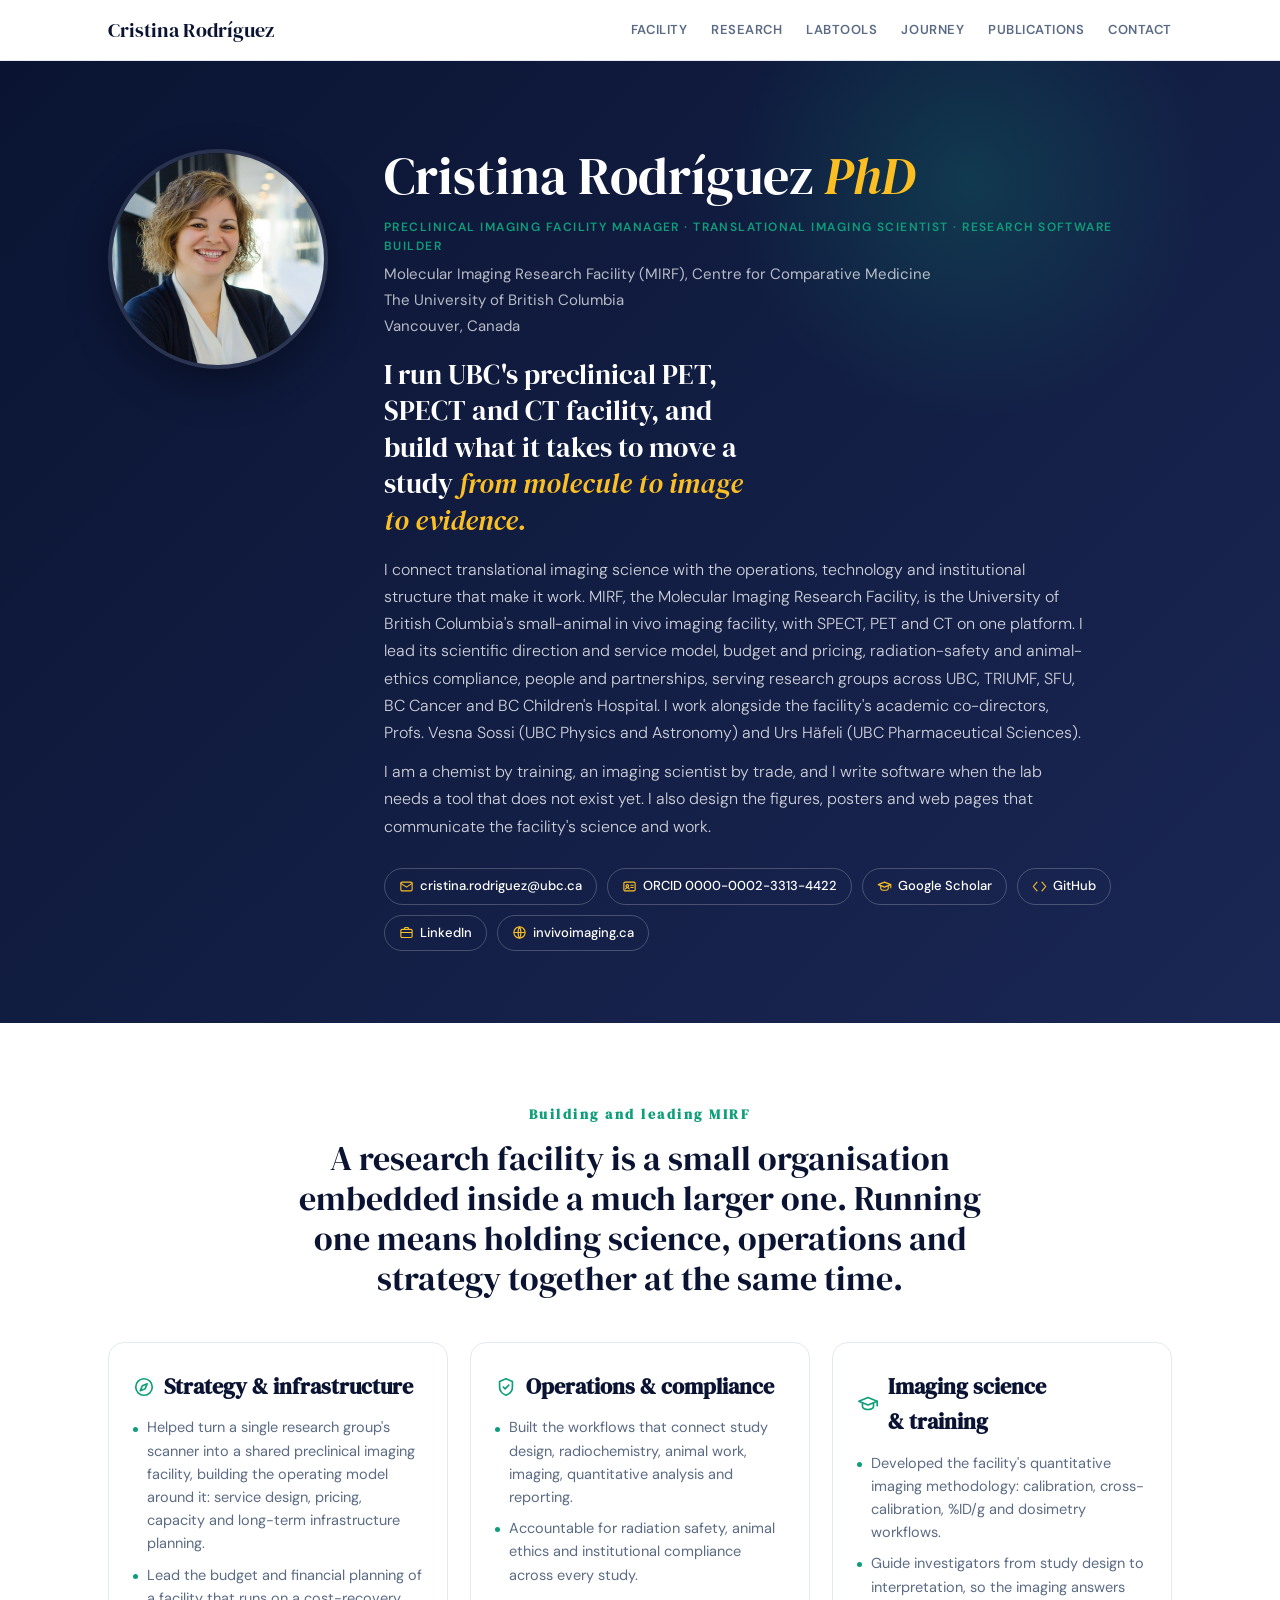
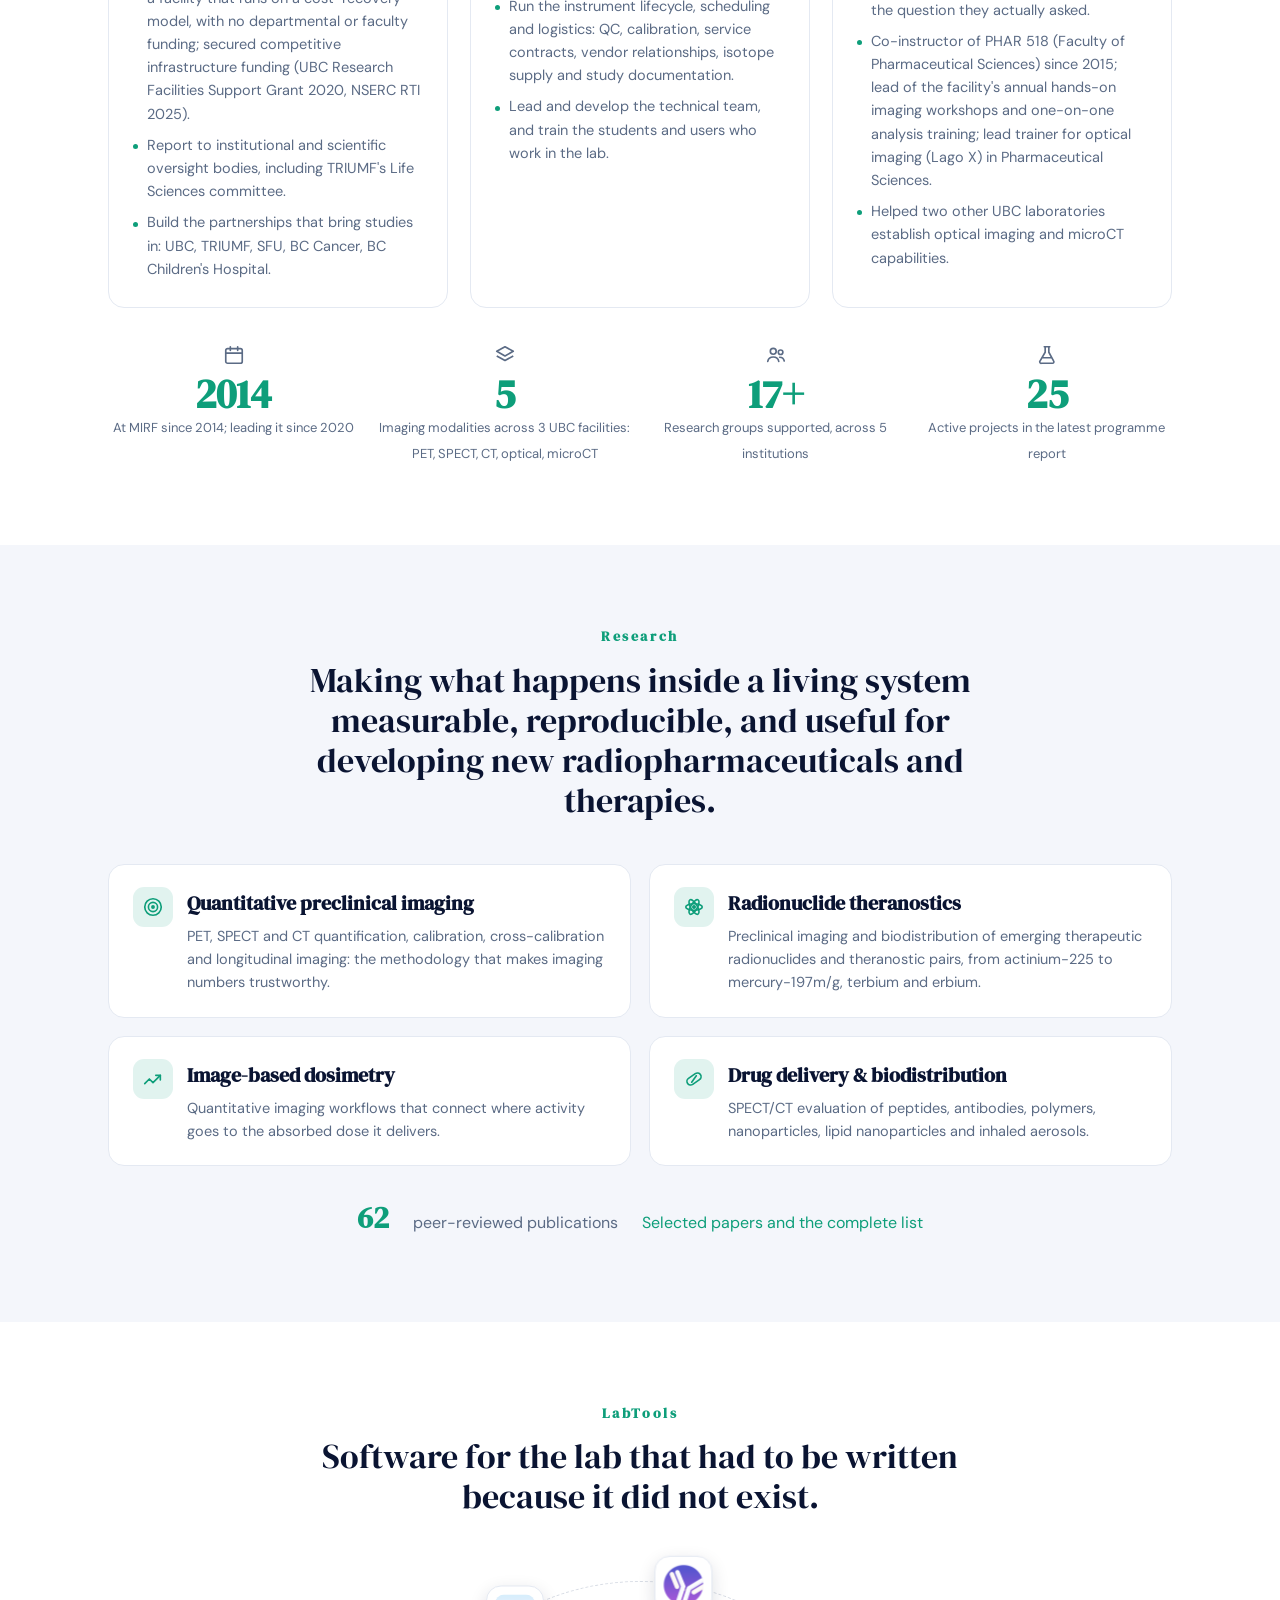
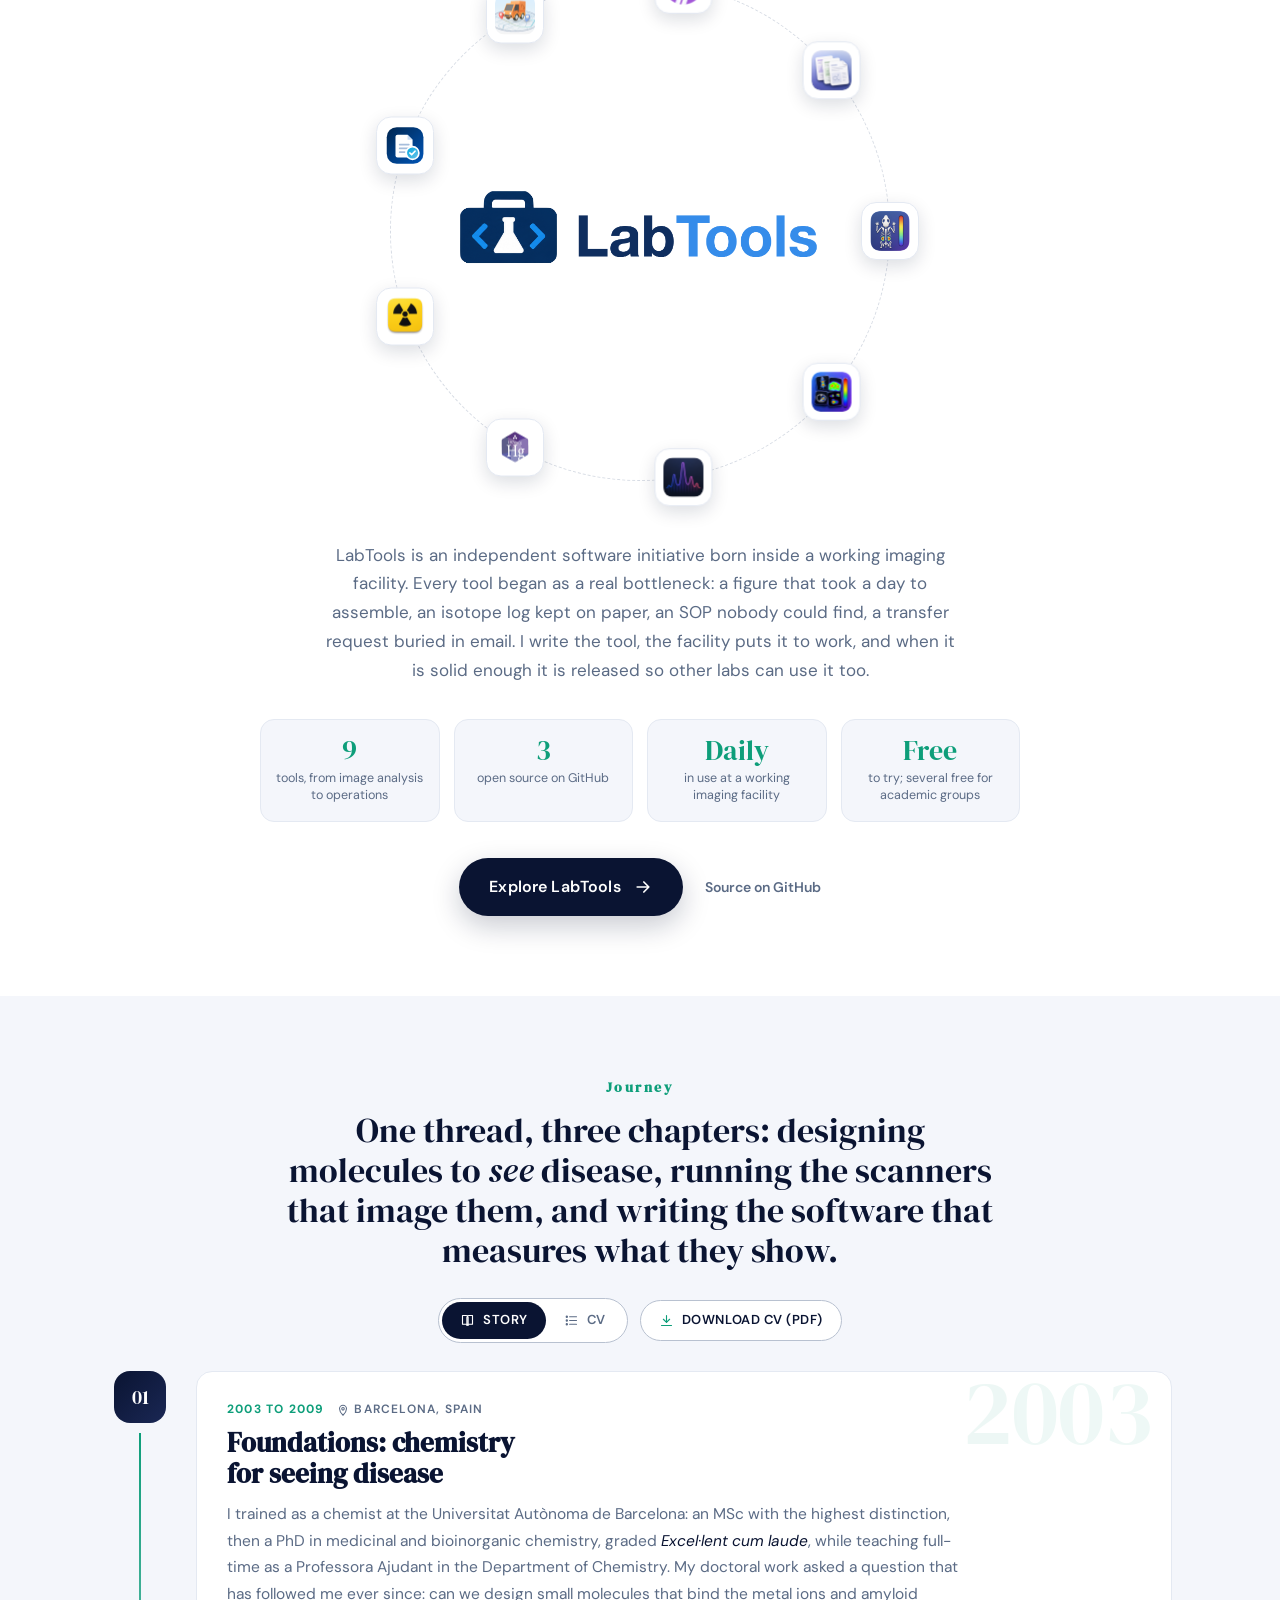
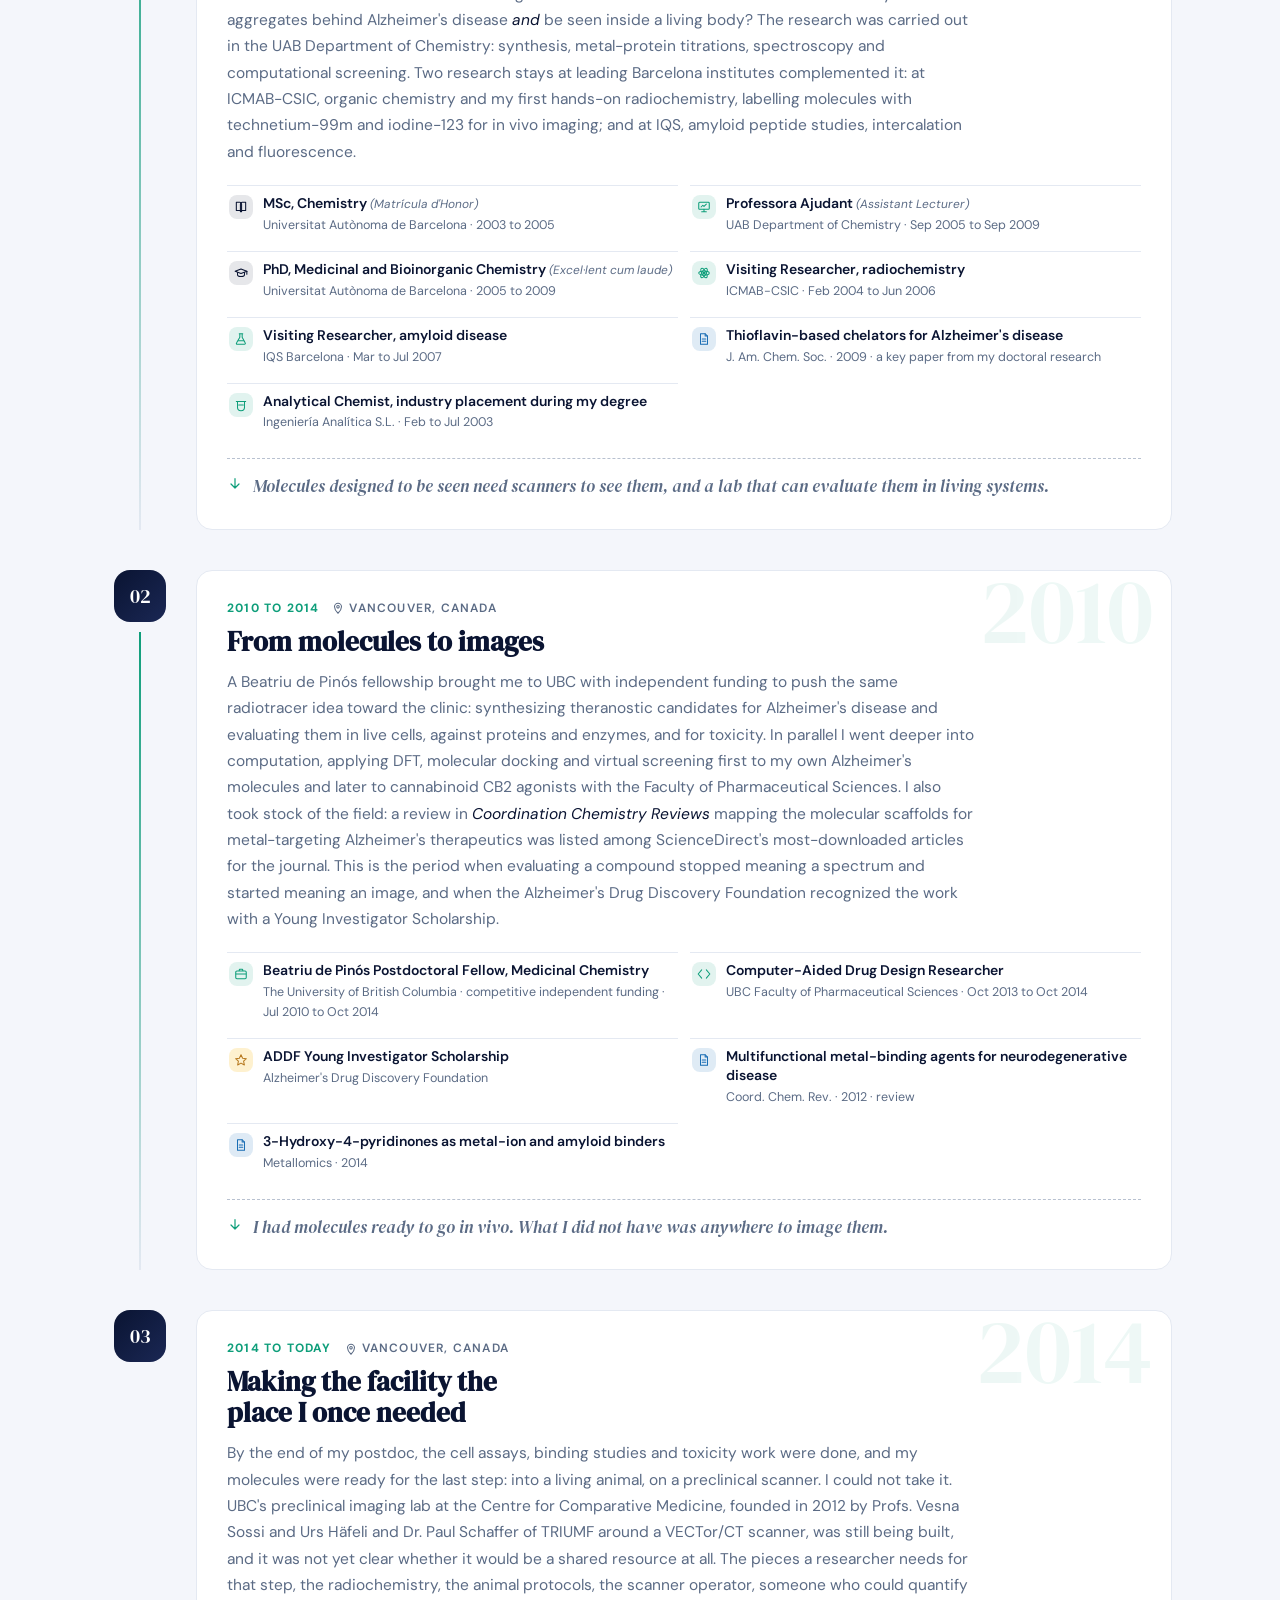
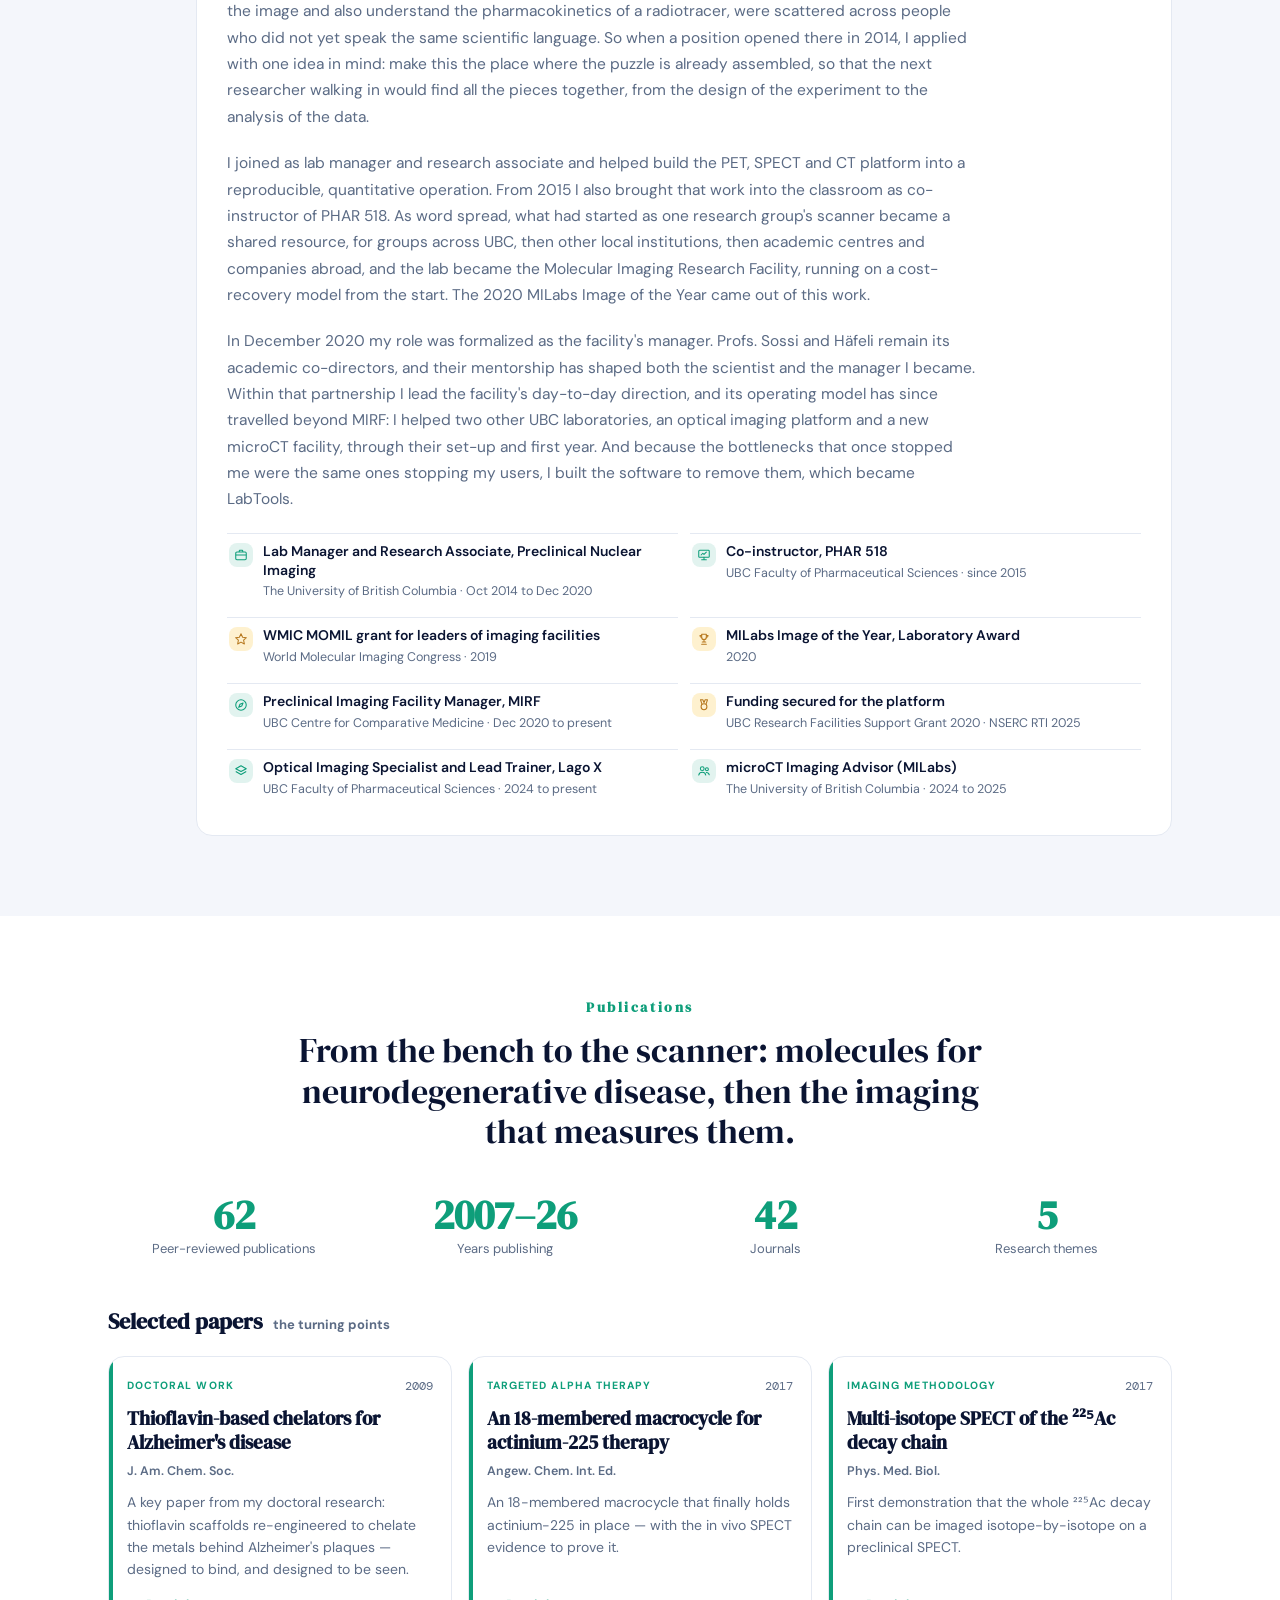
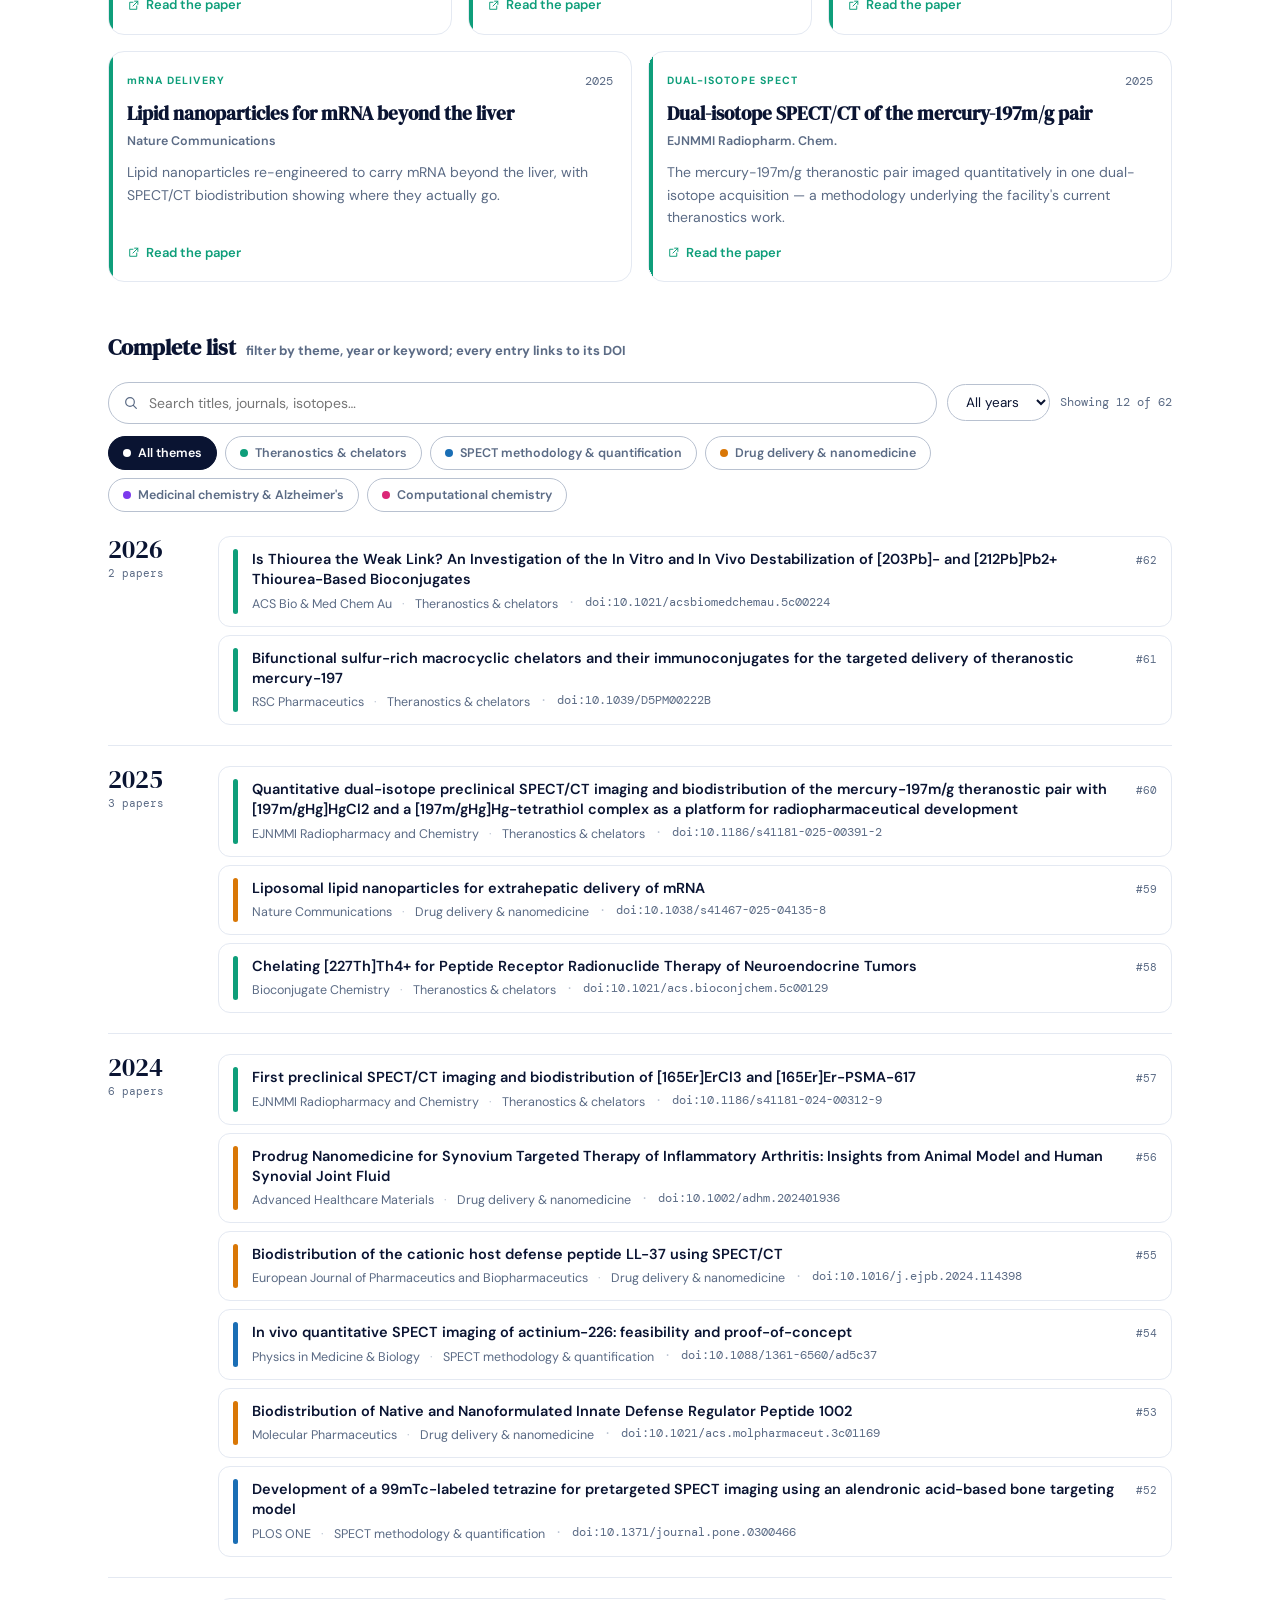
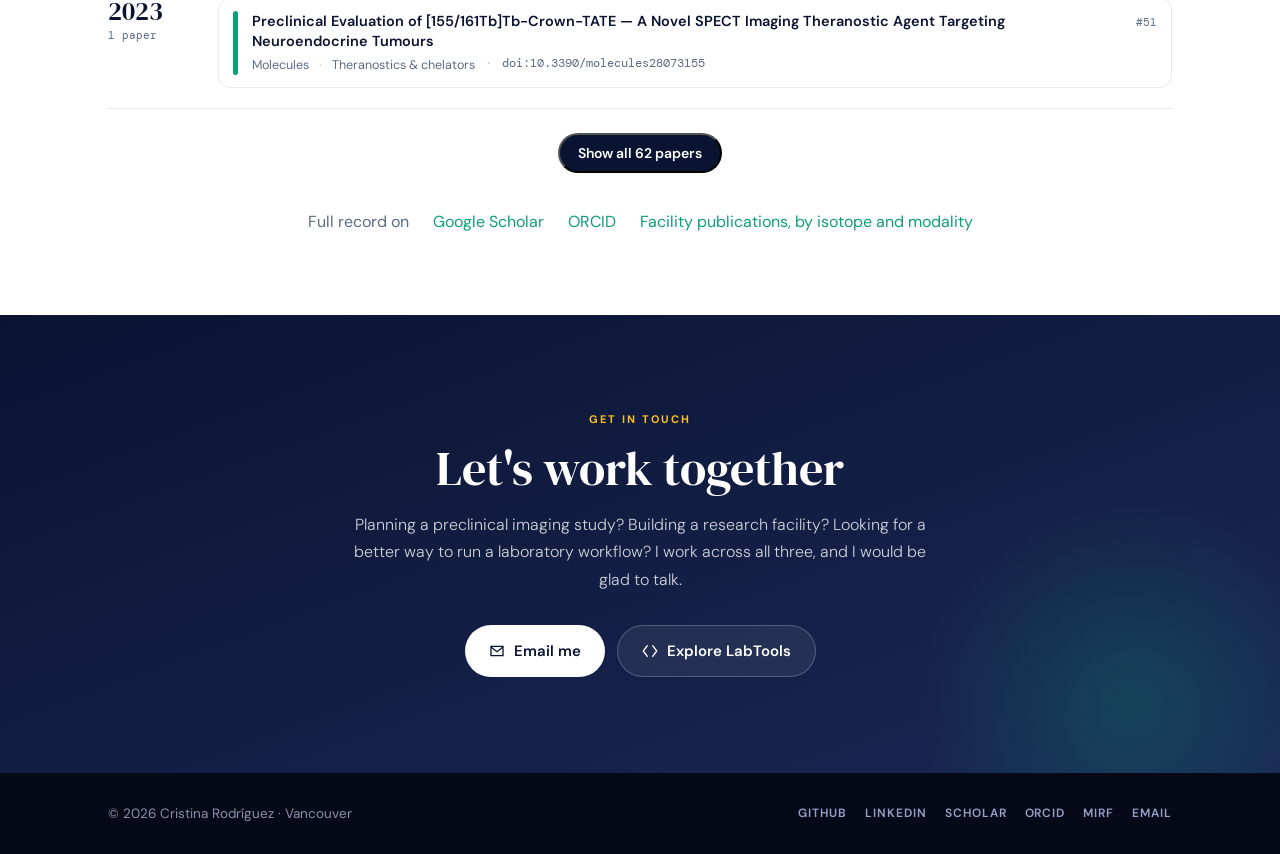
==== commit 9787c26d: "Add files via upload" ====
--- a/index.html
+++ b/index.html
@@ -174,8 +174,9 @@
   .ch-story em { color: var(--ink); }
   .ms { display: grid; grid-template-columns: repeat(2, 1fr); gap: 8px 12px; }
   @media (max-width: 720px) { .ms { grid-template-columns: 1fr; } }
-  .ms-item { display: flex; gap: 11px; align-items: flex-start; padding: 10px 12px; border-radius: 12px; border: 1px solid var(--line); background: var(--soft); }
-  .ms-item .ic { margin: 2px 0 0; width: 28px; height: 28px; padding: 6px; border-radius: 8px; flex-shrink: 0; background: color-mix(in srgb, var(--accent) 12%, transparent); color: var(--accent); }
+  .ms-item { display: flex; gap: 10px; align-items: flex-start; padding: 8px 2px; border-top: 1px solid var(--line); }
+  .ms-item .ms-t { font-size: 14px; } .ms-item .ms-s { font-size: 12.5px; }
+  .ms-item .ic { margin: 1px 0 0; width: 24px; height: 24px; padding: 5px; border-radius: 8px; flex-shrink: 0; background: color-mix(in srgb, var(--accent) 12%, transparent); color: var(--accent); }
   .ms-item.degree .ic { background: color-mix(in srgb, var(--navy) 10%, transparent); color: var(--navy); }
   .ms-item.award .ic { background: color-mix(in srgb, var(--amber) 22%, transparent); color: #b7791f; }
   .ms-item.paper .ic { background: color-mix(in srgb, #1a6eb5 14%, transparent); color: #1a6eb5; }
@@ -584,27 +585,6 @@
       </div>
       <a class="btn-print" href="Cristina_Rodriguez_CV.pdf" download><svg class="ic" aria-hidden="true"><use href="#i-download"/></svg>Download CV (PDF)</a>
     </div>
-    <div class="creds-wrap">
-      <div class="creds-label">Education</div>
-      <div class="creds">
-        <span class="cred navy"><svg class="ic" aria-hidden="true"><use href="#i-book"/></svg>MSc, Chemistry <small>UAB · 2005</small></span>
-        <span class="cred navy"><svg class="ic" aria-hidden="true"><use href="#i-cap"/></svg>PhD, Medicinal and Bioinorganic Chemistry <small>UAB · 2009</small></span>
-      </div>
-      <div class="creds-label">Recognition</div>
-      <div class="creds">
-        <span class="cred gold"><svg class="ic" aria-hidden="true"><use href="#i-medal"/></svg>Beatriu de Pinós Fellowship <small>2010 to 2014</small></span>
-        <span class="cred gold"><svg class="ic" aria-hidden="true"><use href="#i-star"/></svg>ADDF Young Investigator Scholarship <small>2012</small></span>
-        <span class="cred gold"><svg class="ic" aria-hidden="true"><use href="#i-star"/></svg>WMIC MOMIL grant, imaging-facility leaders <small>2019</small></span>
-        <span class="cred gold"><svg class="ic" aria-hidden="true"><use href="#i-trophy"/></svg>MILabs Image of the Year <small>2020</small></span>
-      </div>
-      <div class="creds-label">Facility</div>
-      <div class="creds">
-        <span class="cred"><svg class="ic" aria-hidden="true"><use href="#i-briefcase"/></svg>MIRF Manager <small>2020 to present</small></span>
-        <span class="cred"><svg class="ic" aria-hidden="true"><use href="#i-medal"/></svg>UBC Research Facilities Support Grant <small>2020</small></span>
-        <span class="cred"><svg class="ic" aria-hidden="true"><use href="#i-medal"/></svg>NSERC Research Tools and Instruments <small>2025</small></span>
-      </div>
-    </div>
-
     <div id="viewStory">
 
       <article class="chapter">
@@ -612,7 +592,7 @@
         <div class="ch-body" data-wm="2003">
           <div class="ch-meta"><span class="ch-era">2003 to 2009</span><span class="ch-loc"><svg class="ic" aria-hidden="true"><use href="#i-pin"/></svg>Barcelona, Spain</span></div>
           <h3>Foundations: chemistry for seeing disease</h3>
-          <p class="ch-story">I trained as a chemist at the Universitat Autònoma de Barcelona: an MSc with the highest distinction, then a PhD in medicinal and bioinorganic chemistry, graded <em>Excel·lent cum laude</em>, while teaching full-time as a Professora Ajudant in the Department of Chemistry. My doctoral work asked a question that has followed me ever since: can we design small molecules that bind the metal ions and amyloid aggregates behind Alzheimer's disease <em>and</em> be seen inside a living body? Answering it meant synthesis, metal-protein titrations, spectroscopy and computational screening, and research stays at two of Barcelona's leading research institutes: at ICMAB-CSIC, organic chemistry and my first hands-on radiochemistry, labelling molecules with technetium-99m and iodine-123 for in vivo imaging; at IQS, amyloid peptide studies, intercalation and fluorescence.</p>
+          <p class="ch-story">I trained as a chemist at the Universitat Autònoma de Barcelona: an MSc with the highest distinction, then a PhD in medicinal and bioinorganic chemistry, graded <em>Excel·lent cum laude</em>, while teaching full-time as a Professora Ajudant in the Department of Chemistry. My doctoral work asked a question that has followed me ever since: can we design small molecules that bind the metal ions and amyloid aggregates behind Alzheimer's disease <em>and</em> be seen inside a living body? The research was carried out in the UAB Department of Chemistry: synthesis, metal-protein titrations, spectroscopy and computational screening. Two research stays at leading Barcelona institutes complemented it: at ICMAB-CSIC, organic chemistry and my first hands-on radiochemistry, labelling molecules with technetium-99m and iodine-123 for in vivo imaging; and at IQS, amyloid peptide studies, intercalation and fluorescence.</p>
           <ul class="ms"><li class="ms-item degree"><svg class="ic" aria-hidden="true"><use href="#i-book"/></svg><div><div class="ms-t">MSc, Chemistry <span class="orig">(Matrícula d'Honor)</span></div><div class="ms-s">Universitat Autònoma de Barcelona · 2003 to 2005</div></div></li><li class="ms-item role"><svg class="ic" aria-hidden="true"><use href="#i-teach"/></svg><div><div class="ms-t">Professora Ajudant <span class="orig">(Assistant Lecturer)</span></div><div class="ms-s">UAB Department of Chemistry · Sep 2005 to Sep 2009</div></div></li><li class="ms-item degree"><svg class="ic" aria-hidden="true"><use href="#i-cap"/></svg><div><div class="ms-t">PhD, Medicinal and Bioinorganic Chemistry <span class="orig">(Excel·lent cum laude)</span></div><div class="ms-s">Universitat Autònoma de Barcelona · 2005 to 2009</div></div></li><li class="ms-item role"><svg class="ic" aria-hidden="true"><use href="#i-atom"/></svg><div><div class="ms-t">Visiting Researcher, radiochemistry</div><div class="ms-s">ICMAB-CSIC · Feb 2004 to Jun 2006</div></div></li><li class="ms-item role"><svg class="ic" aria-hidden="true"><use href="#i-flask"/></svg><div><div class="ms-t">Visiting Researcher, amyloid disease</div><div class="ms-s">IQS Barcelona · Mar to Jul 2007</div></div></li><li class="ms-item paper"><svg class="ic" aria-hidden="true"><use href="#i-doc"/></svg><div><div class="ms-t"><a href="https://doi.org/10.1021/ja806062g" target=_blank rel=noopener>Thioflavin-based chelators for Alzheimer's disease</a></div><div class="ms-s">J. Am. Chem. Soc. · 2009 · a key paper from my doctoral research</div></div></li><li class="ms-item role"><svg class="ic" aria-hidden="true"><use href="#i-lab"/></svg><div><div class="ms-t">Analytical Chemist, industry placement during my degree</div><div class="ms-s">Ingeniería Analítica S.L. · Feb to Jul 2003</div></div></li></ul>
           <div class="ch-thread"><svg class="ic" aria-hidden="true"><use href="#i-arrow"/></svg><span>Molecules designed to be seen need scanners to see them, and a lab that can evaluate them in living systems.</span></div>
         </div>
@@ -635,7 +615,7 @@
           <div class="ch-meta"><span class="ch-era">2014 to today</span><span class="ch-loc"><svg class="ic" aria-hidden="true"><use href="#i-pin"/></svg>Vancouver, Canada</span></div>
           <h3>Making the facility the place I once needed</h3>
           <p class="ch-story">By the end of my postdoc, the cell assays, binding studies and toxicity work were done, and my molecules were ready for the last step: into a living animal, on a preclinical scanner. I could not take it. UBC's preclinical imaging lab at the Centre for Comparative Medicine, founded in 2012 by Profs. Vesna Sossi and Urs Häfeli and Dr. Paul Schaffer of TRIUMF around a VECTor/CT scanner, was still being built, and it was not yet clear whether it would be a shared resource at all. The pieces a researcher needs for that step, the radiochemistry, the animal protocols, the scanner operator, someone who could quantify the image and also understand the pharmacokinetics of a radiotracer, were scattered across people who did not yet speak the same scientific language. So when a position opened there in 2014, I applied with one idea in mind: make this the place where the puzzle is already assembled, so that the next researcher walking in would find all the pieces together, from the design of the experiment to the analysis of the data.</p><p class='ch-story'>I joined as lab manager and research associate and helped build the PET, SPECT and CT platform into a reproducible, quantitative operation. From 2015 I also brought that work into the classroom as co-instructor of PHAR 518. As word spread, what had started as one research group's scanner became a shared resource, for groups across UBC, then other local institutions, then academic centres and companies abroad, and the lab became the Molecular Imaging Research Facility, running on a cost-recovery model from the start. The 2020 MILabs Image of the Year came out of this work.</p><p class='ch-story'>In December 2020 my role was formalized as the facility's manager. Profs. Sossi and Häfeli remain its academic co-directors, and their mentorship has shaped both the scientist and the manager I became. Within that partnership I lead the facility's day-to-day direction, and its operating model has since travelled beyond MIRF: I helped two other UBC laboratories, an optical imaging platform and a new microCT facility, through their set-up and first year. And because the bottlenecks that once stopped me were the same ones stopping my users, I built the software to remove them, which became LabTools.</p>
-          <ul class="ms"><li class="ms-item role"><svg class="ic" aria-hidden="true"><use href="#i-briefcase"/></svg><div><div class="ms-t">Lab Manager and Research Associate, Preclinical Nuclear Imaging</div><div class="ms-s">The University of British Columbia · Oct 2014 to Dec 2020</div></div></li><li class="ms-item role"><svg class="ic" aria-hidden="true"><use href="#i-teach"/></svg><div><div class="ms-t">Co-instructor, PHAR 518</div><div class="ms-s">UBC Faculty of Pharmaceutical Sciences · since 2015</div></div></li><li class="ms-item award"><svg class="ic" aria-hidden="true"><use href="#i-star"/></svg><div><div class="ms-t">WMIC MOMIL grant for leaders of imaging facilities</div><div class="ms-s">World Molecular Imaging Congress · 2019</div></div></li><li class="ms-item award"><svg class="ic" aria-hidden="true"><use href="#i-trophy"/></svg><div><div class="ms-t">MILabs Image of the Year, Laboratory Award</div><div class="ms-s">2020</div></div></li><li class="ms-item award"><svg class="ic" aria-hidden="true"><use href="#i-medal"/></svg><div><div class="ms-t">Funding secured for the platform</div><div class="ms-s">UBC Research Facilities Support Grant 2020 · NSERC RTI 2025</div></div></li><li class="ms-item role"><svg class="ic" aria-hidden="true"><use href="#i-compass"/></svg><div><div class="ms-t">Preclinical Imaging Facility Manager, MIRF</div><div class="ms-s">UBC Centre for Comparative Medicine · Dec 2020 to present</div></div></li><li class="ms-item role"><svg class="ic" aria-hidden="true"><use href="#i-layers"/></svg><div><div class="ms-t">Optical Imaging Specialist and Lead Trainer, Lago X</div><div class="ms-s">UBC Faculty of Pharmaceutical Sciences · 2024 to present</div></div></li><li class="ms-item role"><svg class="ic" aria-hidden="true"><use href="#i-people"/></svg><div><div class="ms-t">microCT Imaging Advisor (MILabs)</div><div class="ms-s">The University of British Columbia · 2024 to 2025</div></div></li><li class="ms-item project"><svg class="ic" aria-hidden="true"><use href="#i-code"/></svg><div><div class="ms-t"><a href="#labtools">LabTools, the software side project</a></div><div class="ms-s">MIRA, MOSAIC, SpectraViewer, HgQuant, RadioInventory, SOP Manager and more</div></div></li><li class="ms-item paper"><svg class="ic" aria-hidden="true"><use href="#i-doc"/></svg><div><div class="ms-t"><a href="https://doi.org/10.1088/1361-6560/aa6a99" target=_blank rel=noopener>Multi-isotope SPECT of the ²²⁵Ac decay chain</a></div><div class="ms-s">Phys. Med. Biol. · 2017</div></div></li><li class="ms-item paper"><svg class="ic" aria-hidden="true"><use href="#i-doc"/></svg><div><div class="ms-t"><a href="https://doi.org/10.1186/s41181-025-00391-2" target=_blank rel=noopener>Dual-isotope SPECT/CT of the mercury-197m/g theranostic pair</a></div><div class="ms-s">EJNMMI Radiopharm. Chem. · 2025</div></div></li></ul>
+          <ul class="ms"><li class="ms-item role"><svg class="ic" aria-hidden="true"><use href="#i-briefcase"/></svg><div><div class="ms-t">Lab Manager and Research Associate, Preclinical Nuclear Imaging</div><div class="ms-s">The University of British Columbia · Oct 2014 to Dec 2020</div></div></li><li class="ms-item role"><svg class="ic" aria-hidden="true"><use href="#i-teach"/></svg><div><div class="ms-t">Co-instructor, PHAR 518</div><div class="ms-s">UBC Faculty of Pharmaceutical Sciences · since 2015</div></div></li><li class="ms-item award"><svg class="ic" aria-hidden="true"><use href="#i-star"/></svg><div><div class="ms-t">WMIC MOMIL grant for leaders of imaging facilities</div><div class="ms-s">World Molecular Imaging Congress · 2019</div></div></li><li class="ms-item award"><svg class="ic" aria-hidden="true"><use href="#i-trophy"/></svg><div><div class="ms-t">MILabs Image of the Year, Laboratory Award</div><div class="ms-s">2020</div></div></li><li class="ms-item role"><svg class="ic" aria-hidden="true"><use href="#i-compass"/></svg><div><div class="ms-t">Preclinical Imaging Facility Manager, MIRF</div><div class="ms-s">UBC Centre for Comparative Medicine · Dec 2020 to present</div></div></li><li class="ms-item award"><svg class="ic" aria-hidden="true"><use href="#i-medal"/></svg><div><div class="ms-t">Funding secured for the platform</div><div class="ms-s">UBC Research Facilities Support Grant 2020 · NSERC RTI 2025</div></div></li><li class="ms-item role"><svg class="ic" aria-hidden="true"><use href="#i-layers"/></svg><div><div class="ms-t">Optical Imaging Specialist and Lead Trainer, Lago X</div><div class="ms-s">UBC Faculty of Pharmaceutical Sciences · 2024 to present</div></div></li><li class="ms-item role"><svg class="ic" aria-hidden="true"><use href="#i-people"/></svg><div><div class="ms-t">microCT Imaging Advisor (MILabs)</div><div class="ms-s">The University of British Columbia · 2024 to 2025</div></div></li></ul>
           
         </div>
       </article>
@@ -755,7 +735,7 @@
       </article>
       <article class="sel">
         <figure class="ga"><img src="ga/10.1038_s41467-025-04135-8.png" alt="" loading="lazy" onerror="this.parentNode.remove()"></figure>
-        <div class="top"><span class="tag">mRNA delivery</span><span class="yr">2025</span></div>
+        <div class="top"><span class="tag"><span style="text-transform:none">m</span>RNA delivery</span><span class="yr">2025</span></div>
         <h4><a href="https://doi.org/10.1038/s41467-025-04135-8" target="_blank" rel="noopener" title="Liposomal lipid nanoparticles for extrahepatic delivery of mRNA">Lipid nanoparticles for mRNA beyond the liver</a></h4>
         <div class="jn">Nature Communications</div>
         <p>Lipid nanoparticles re-engineered to carry mRNA beyond the liver, with SPECT/CT biodistribution showing where they actually go.</p>
